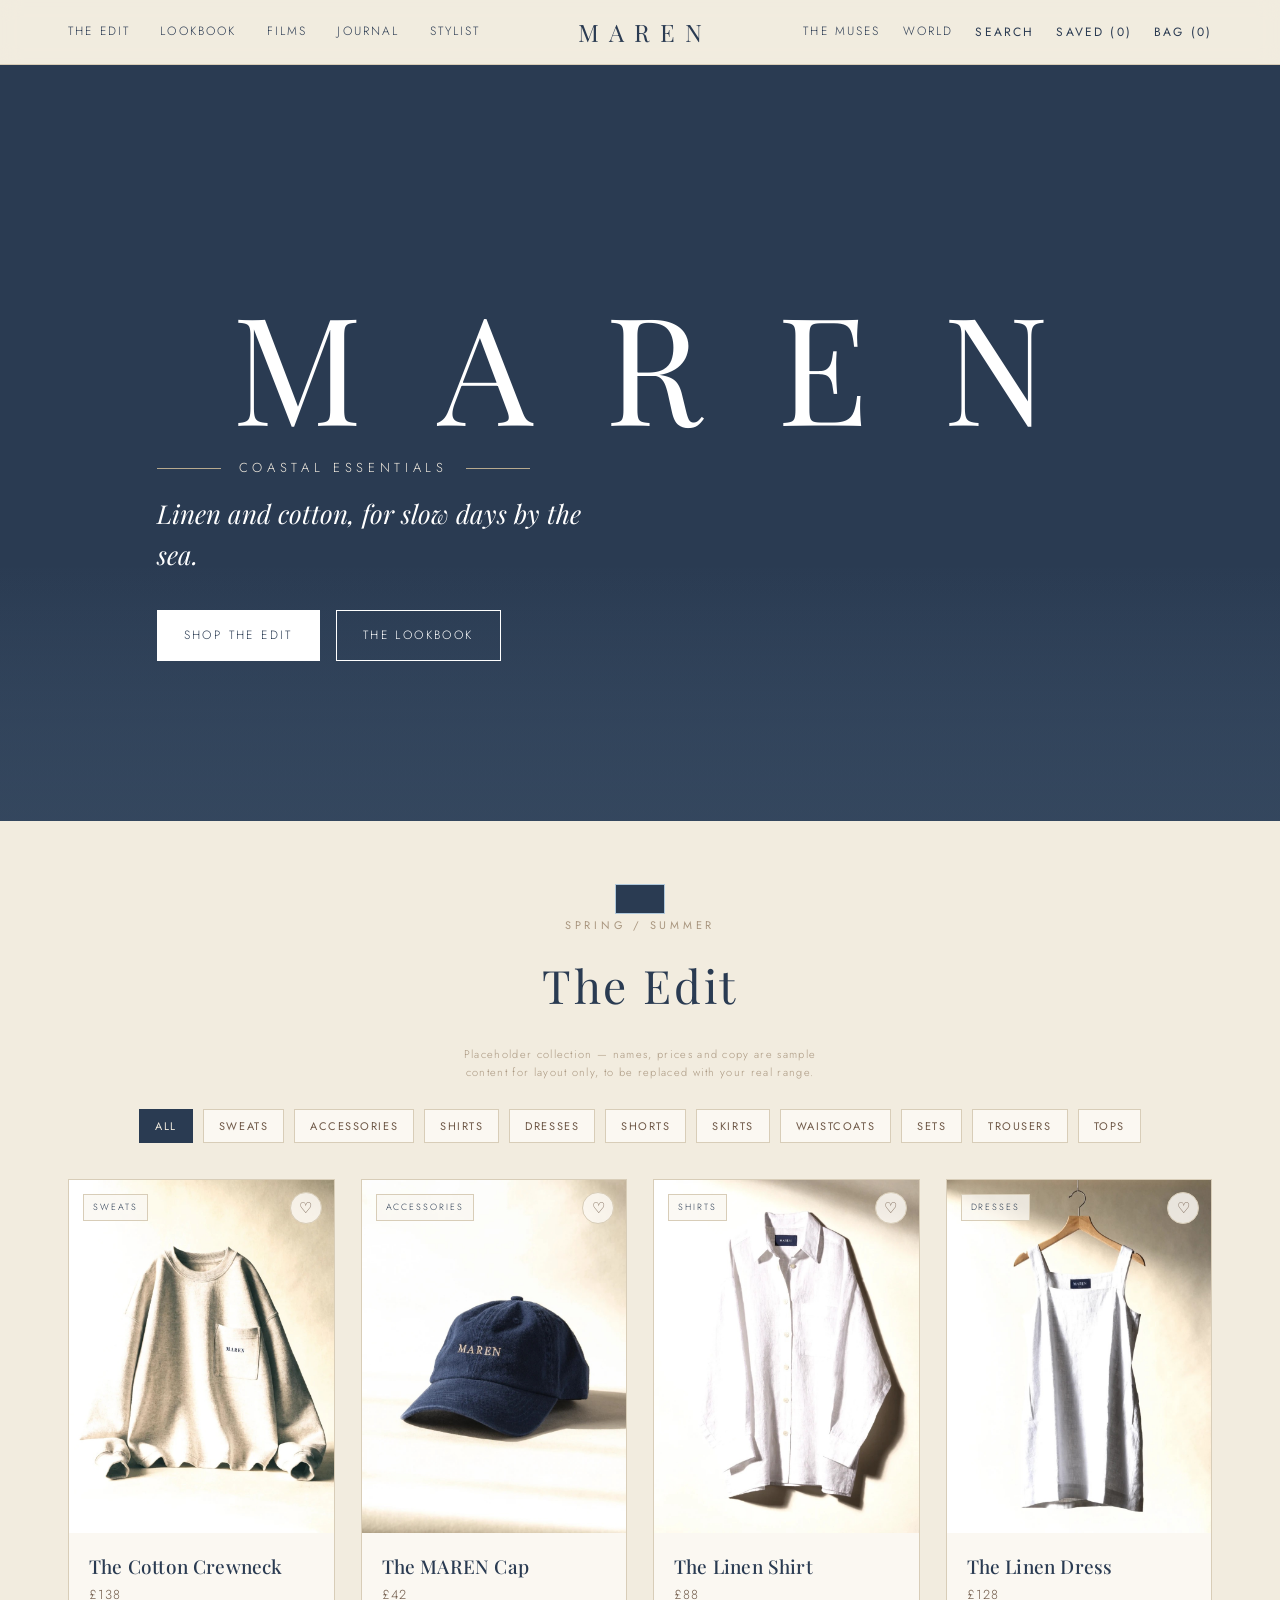
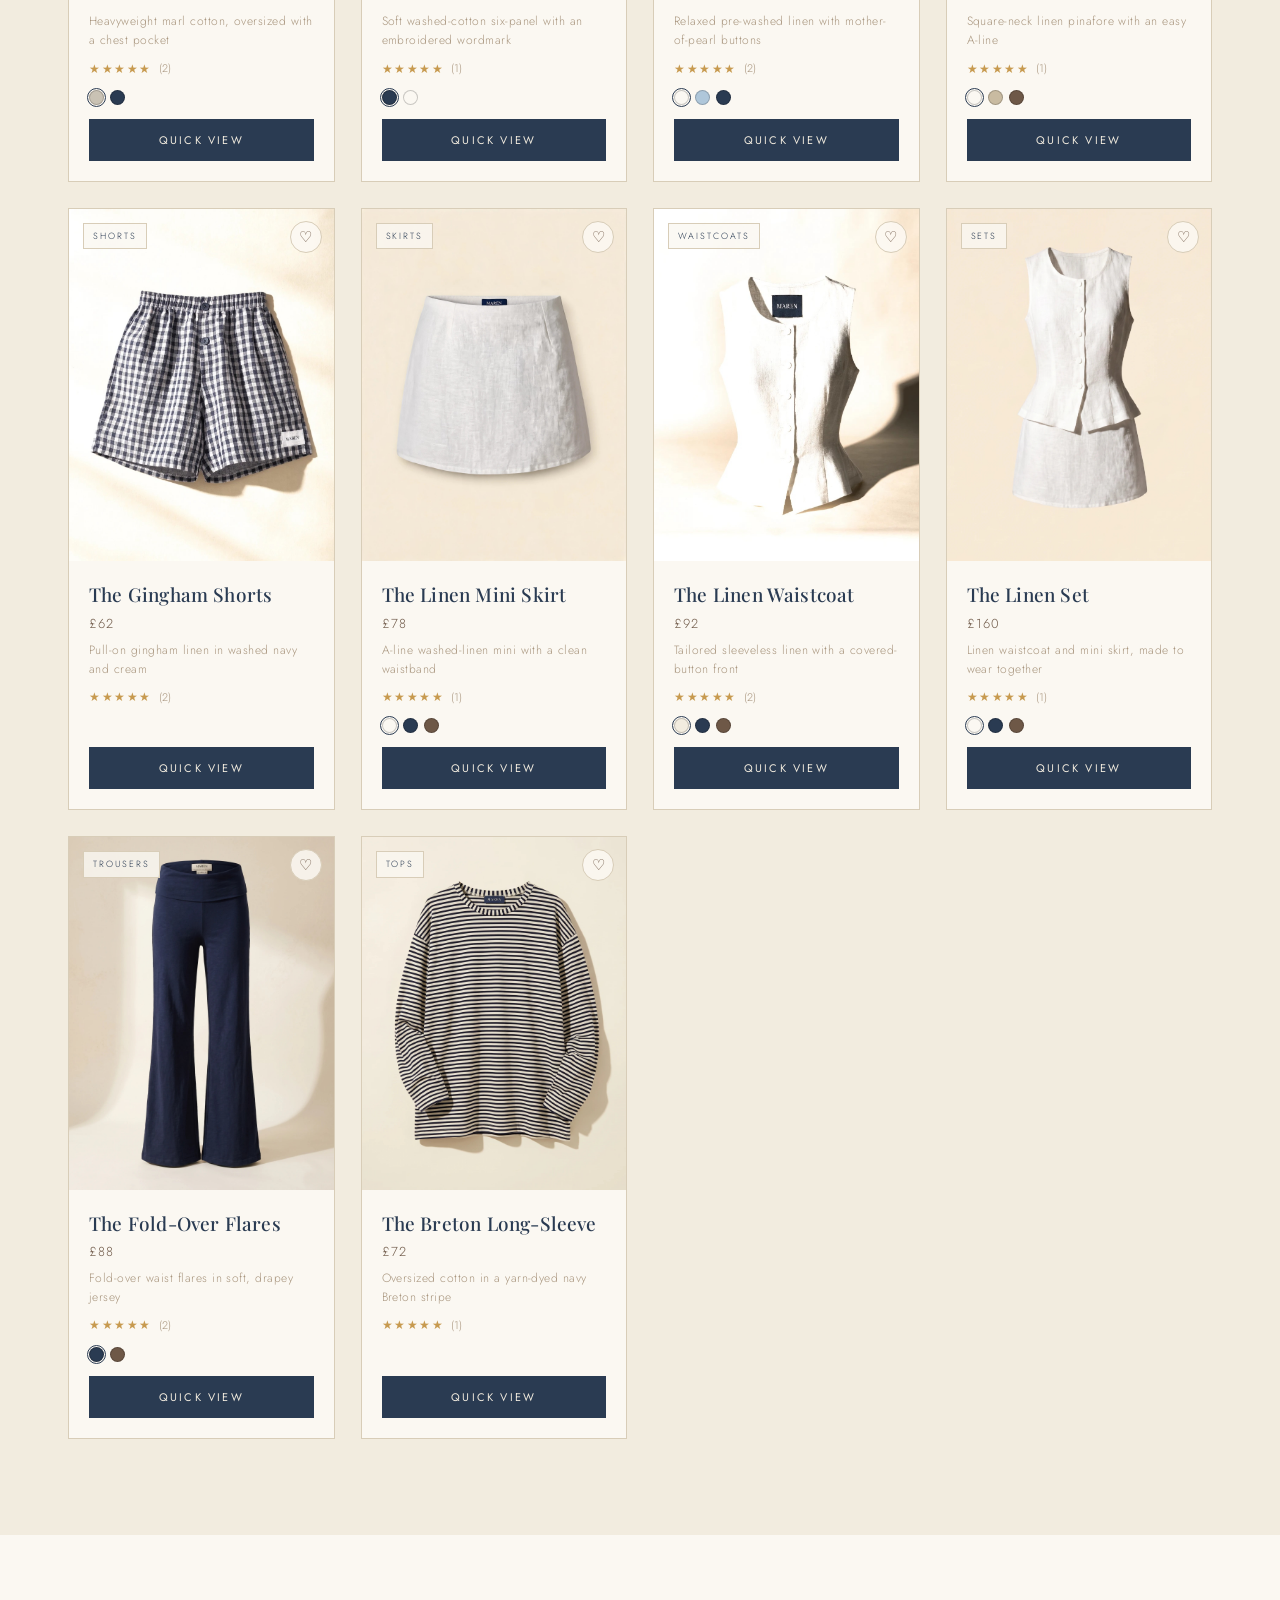
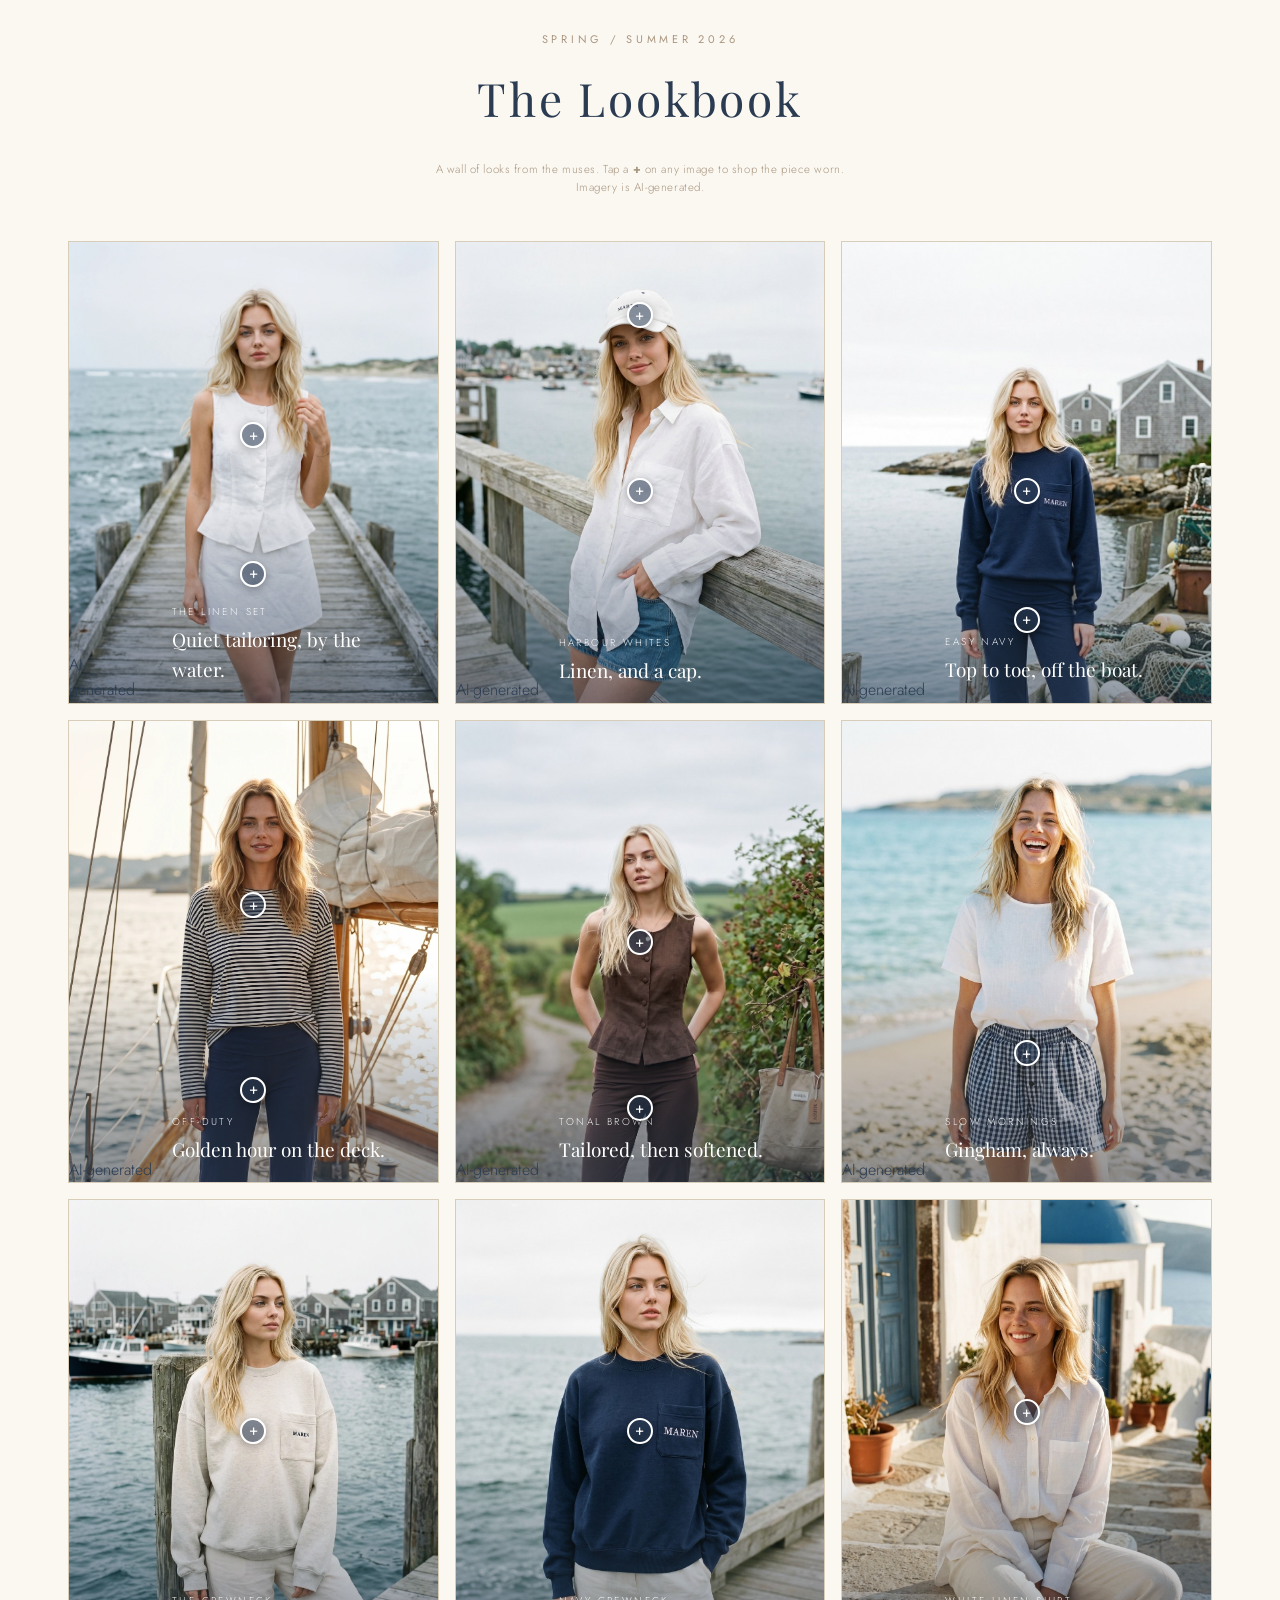
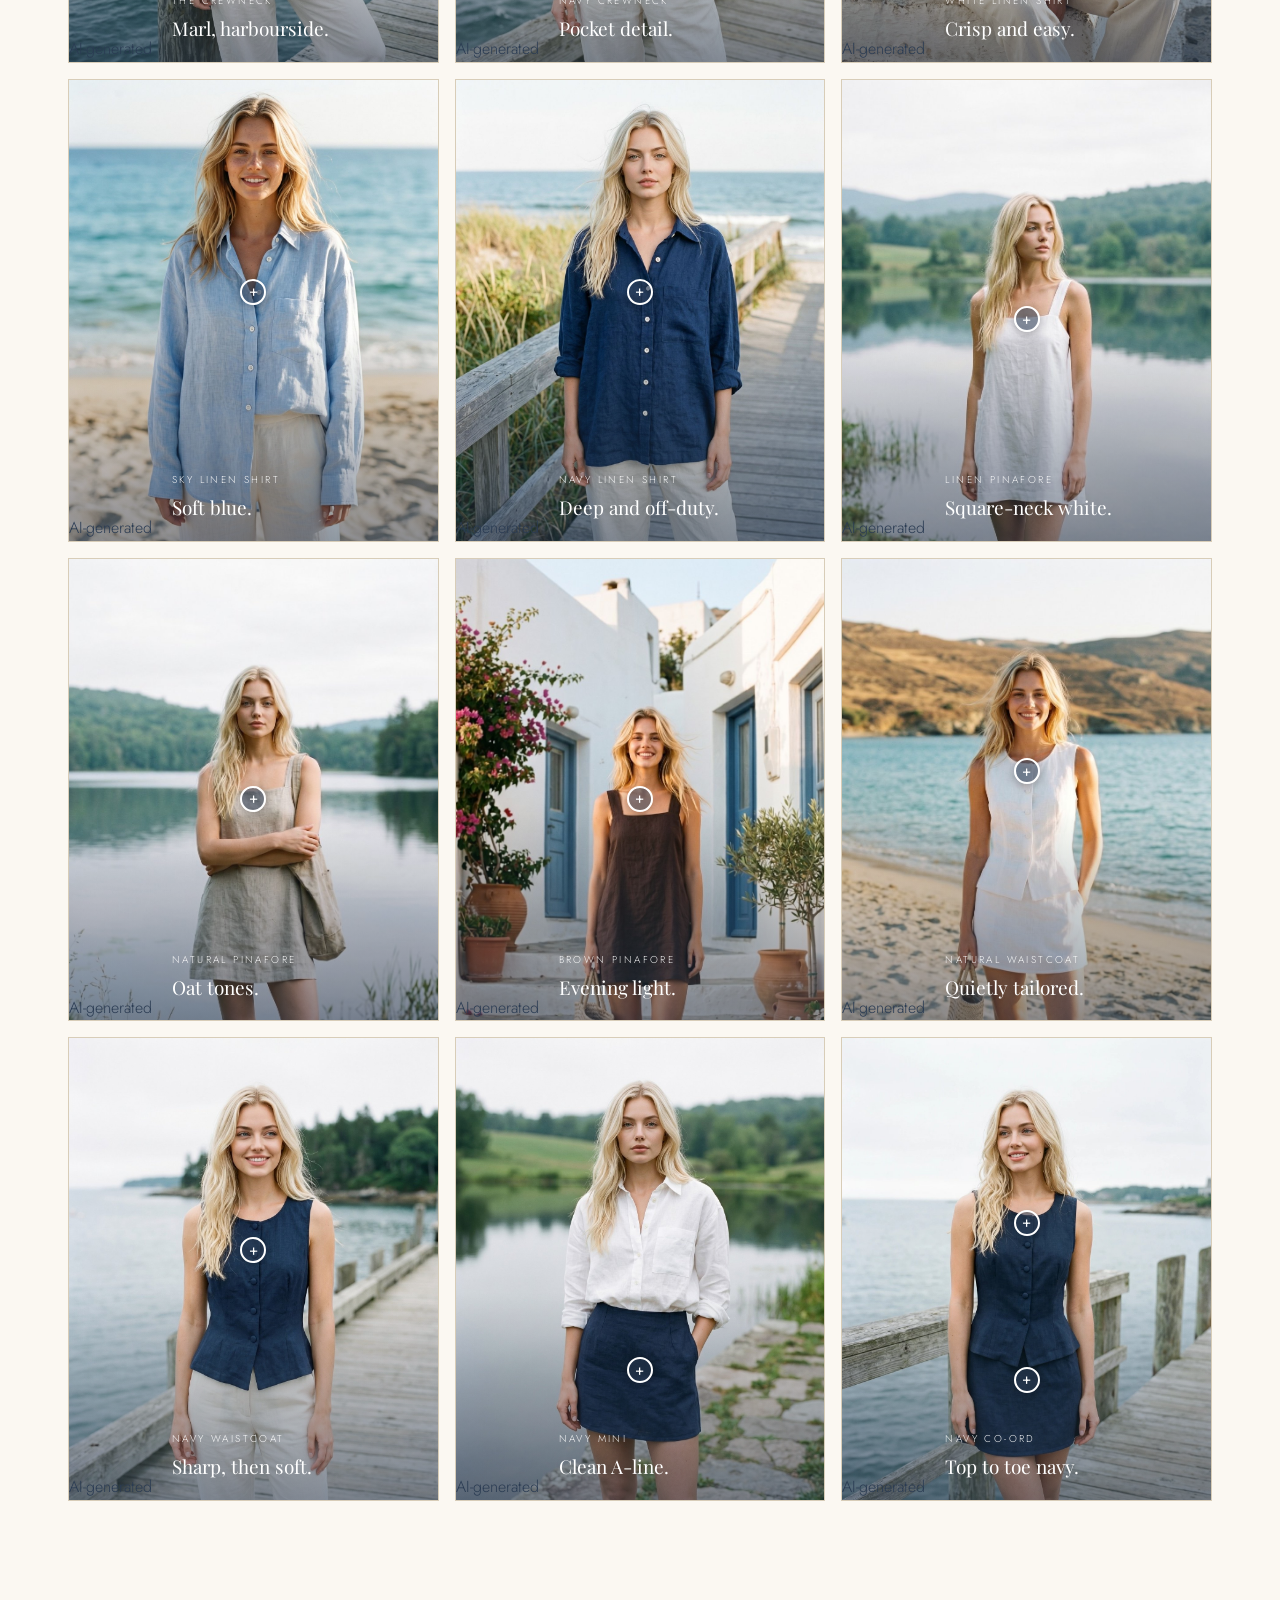
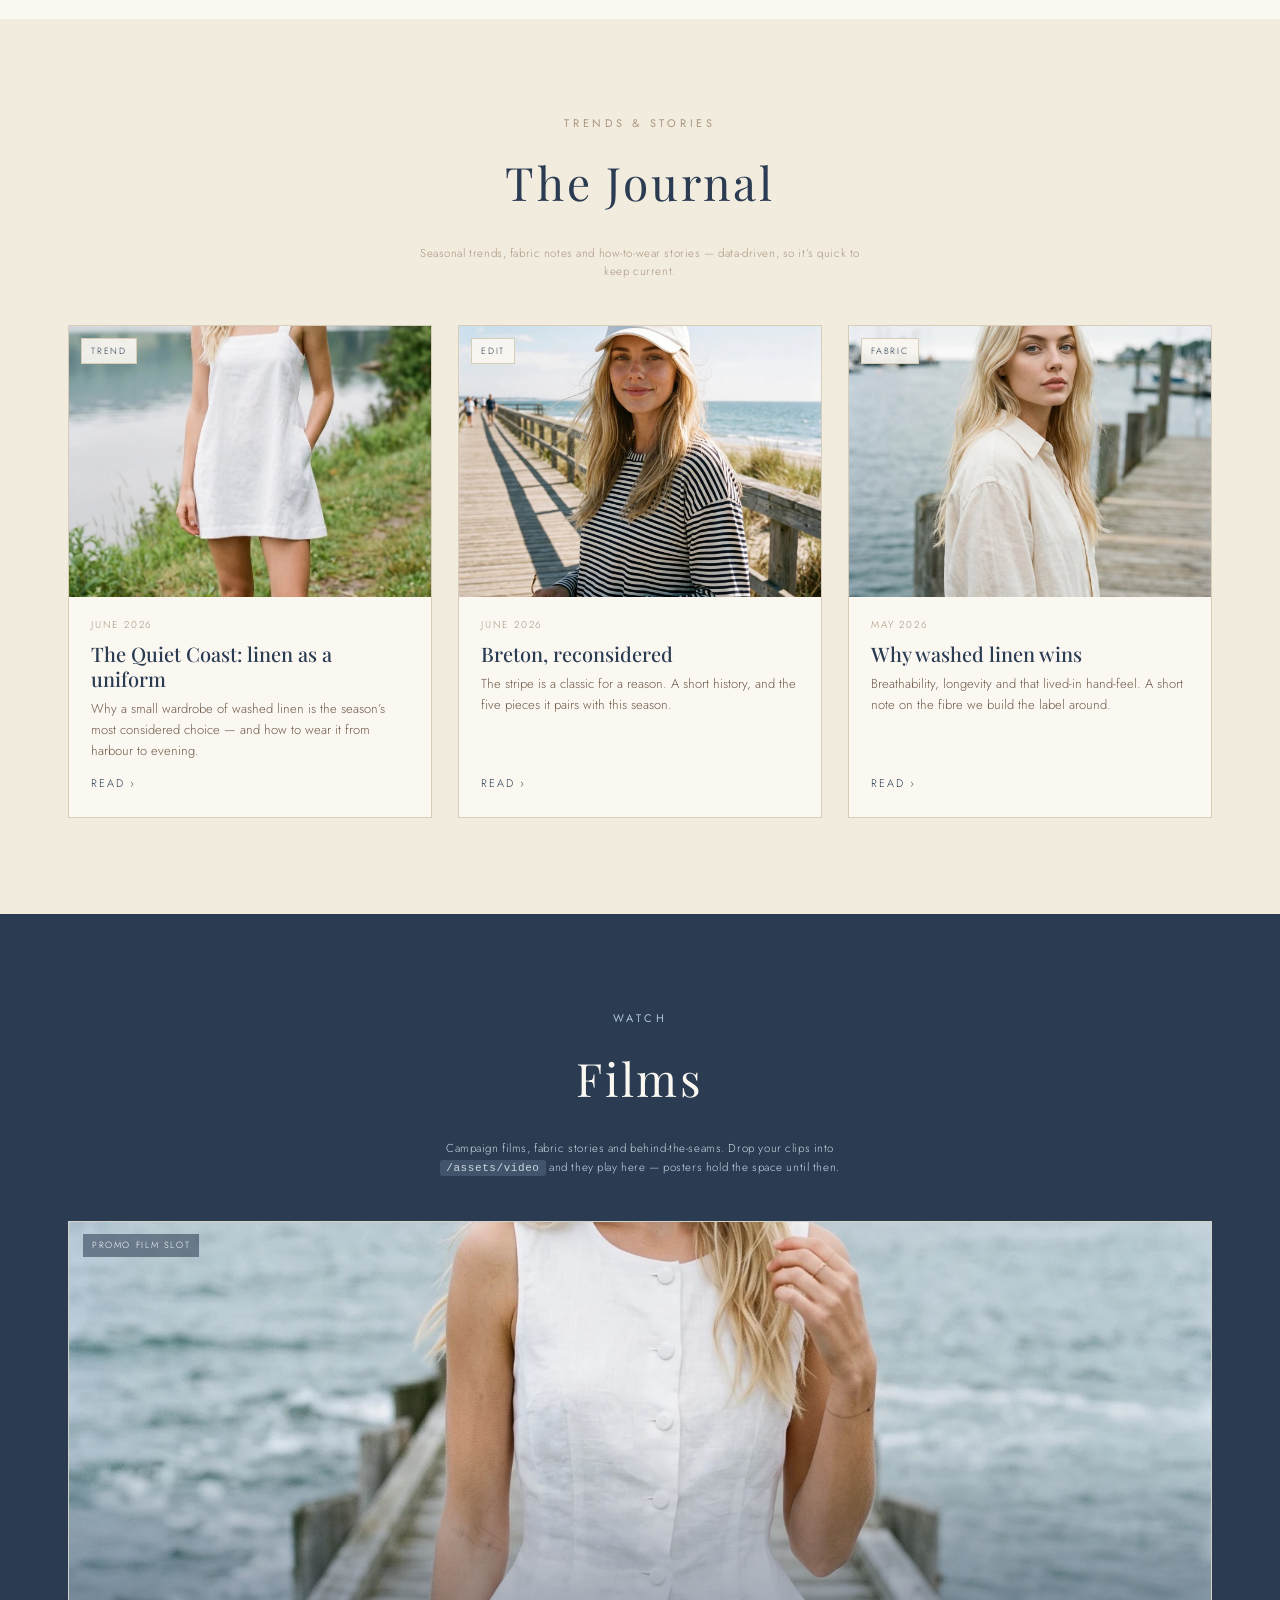
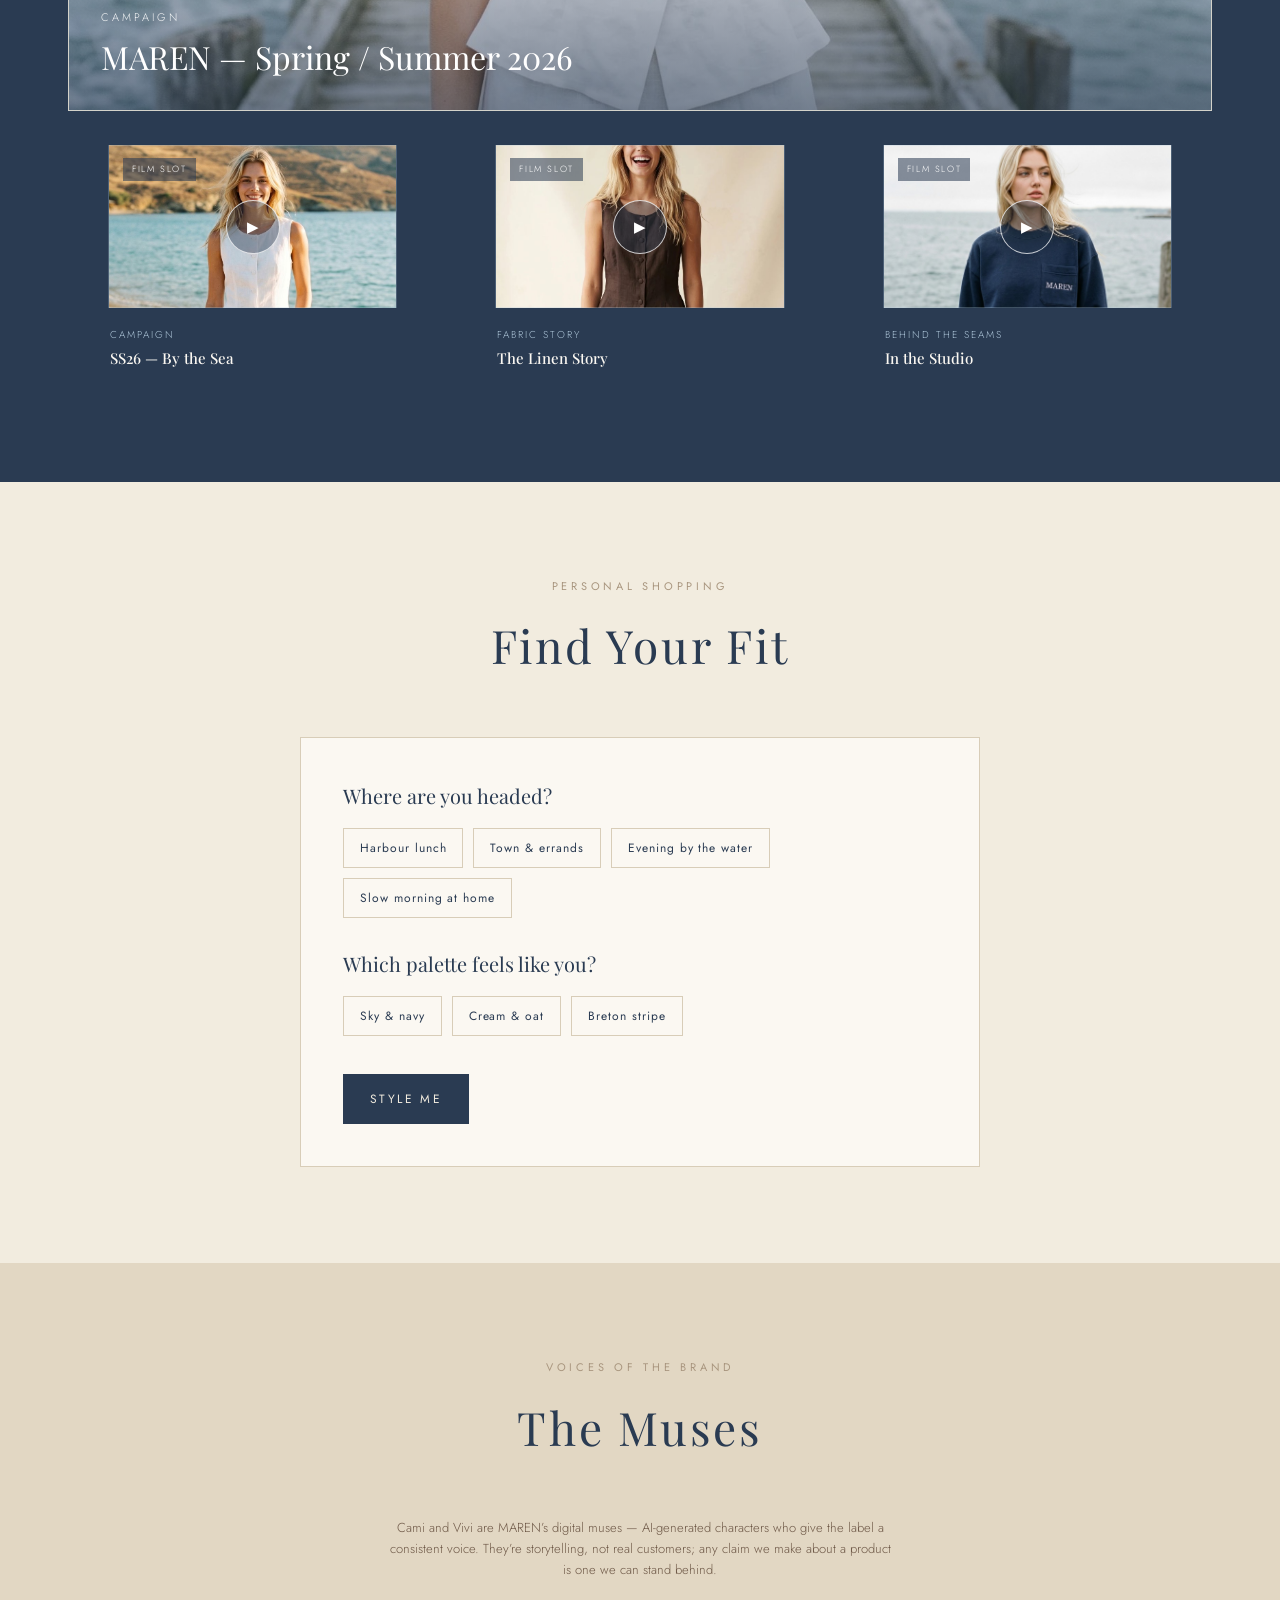
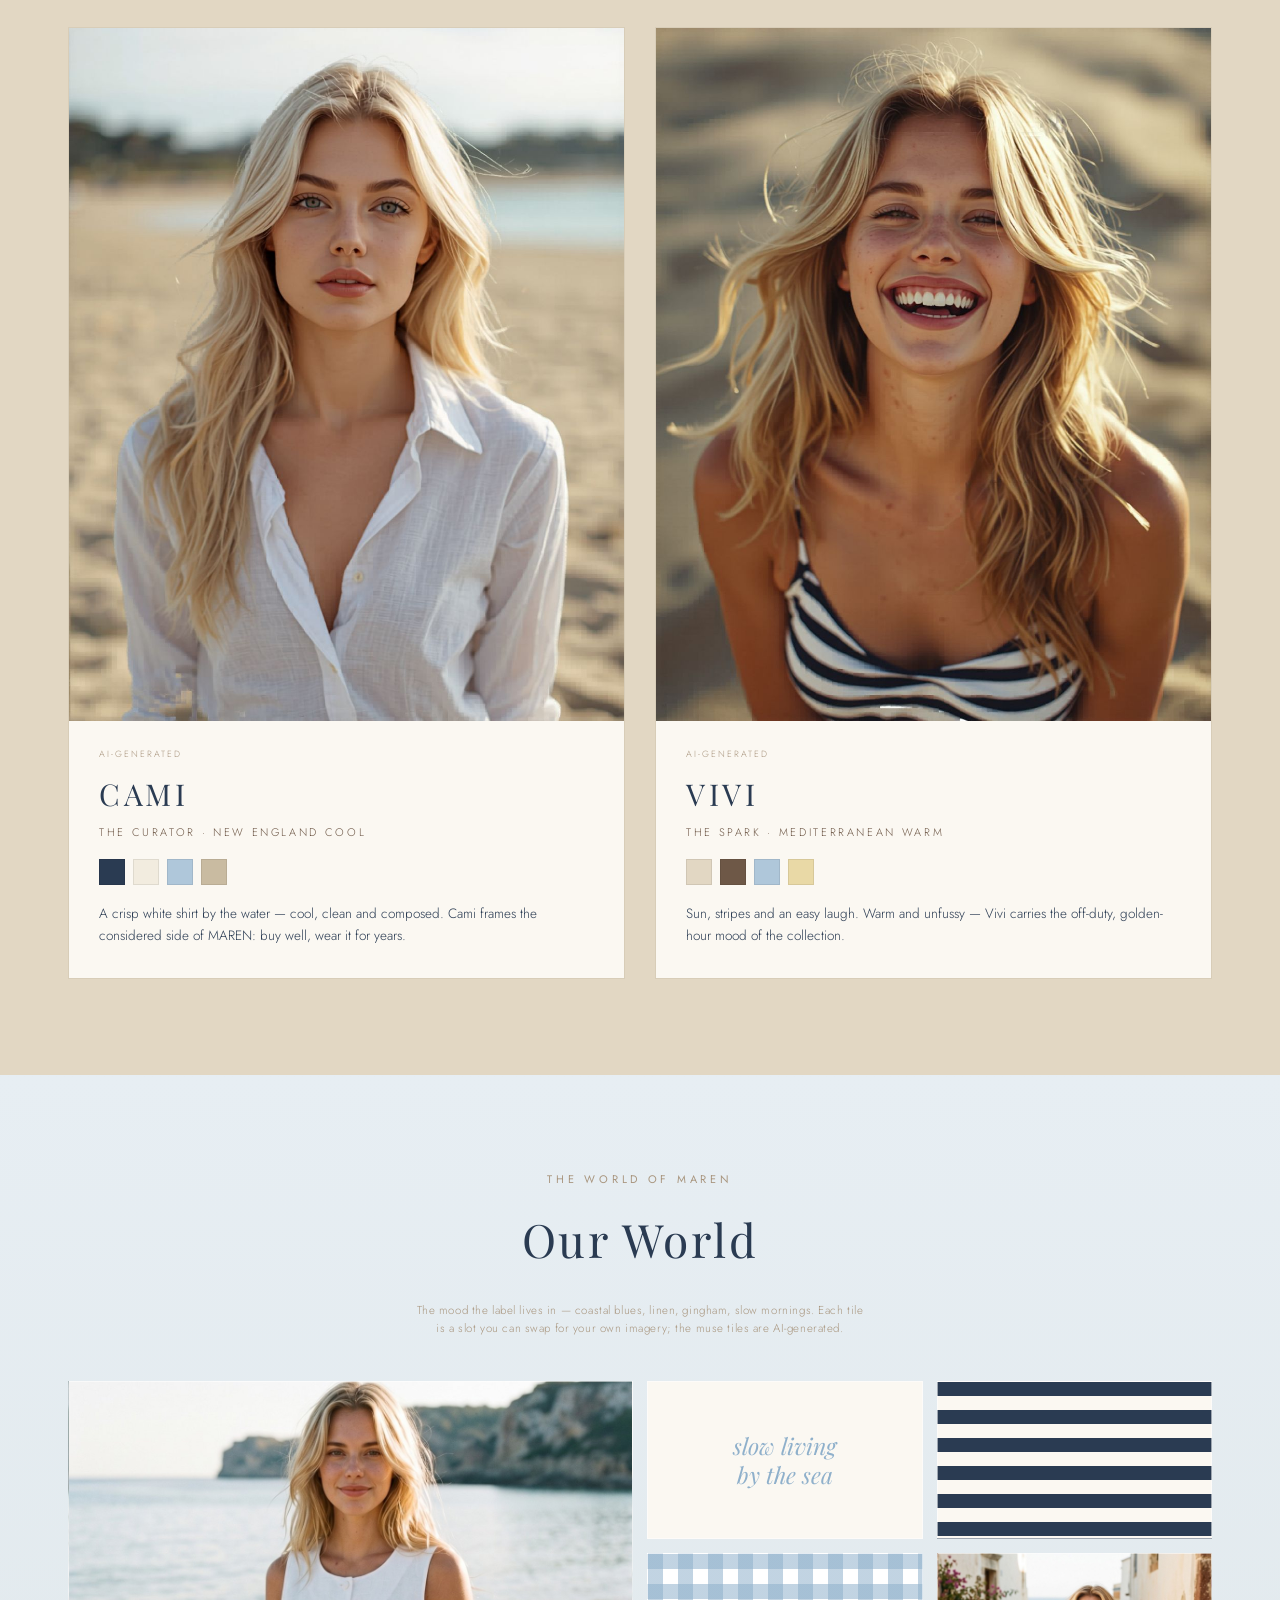
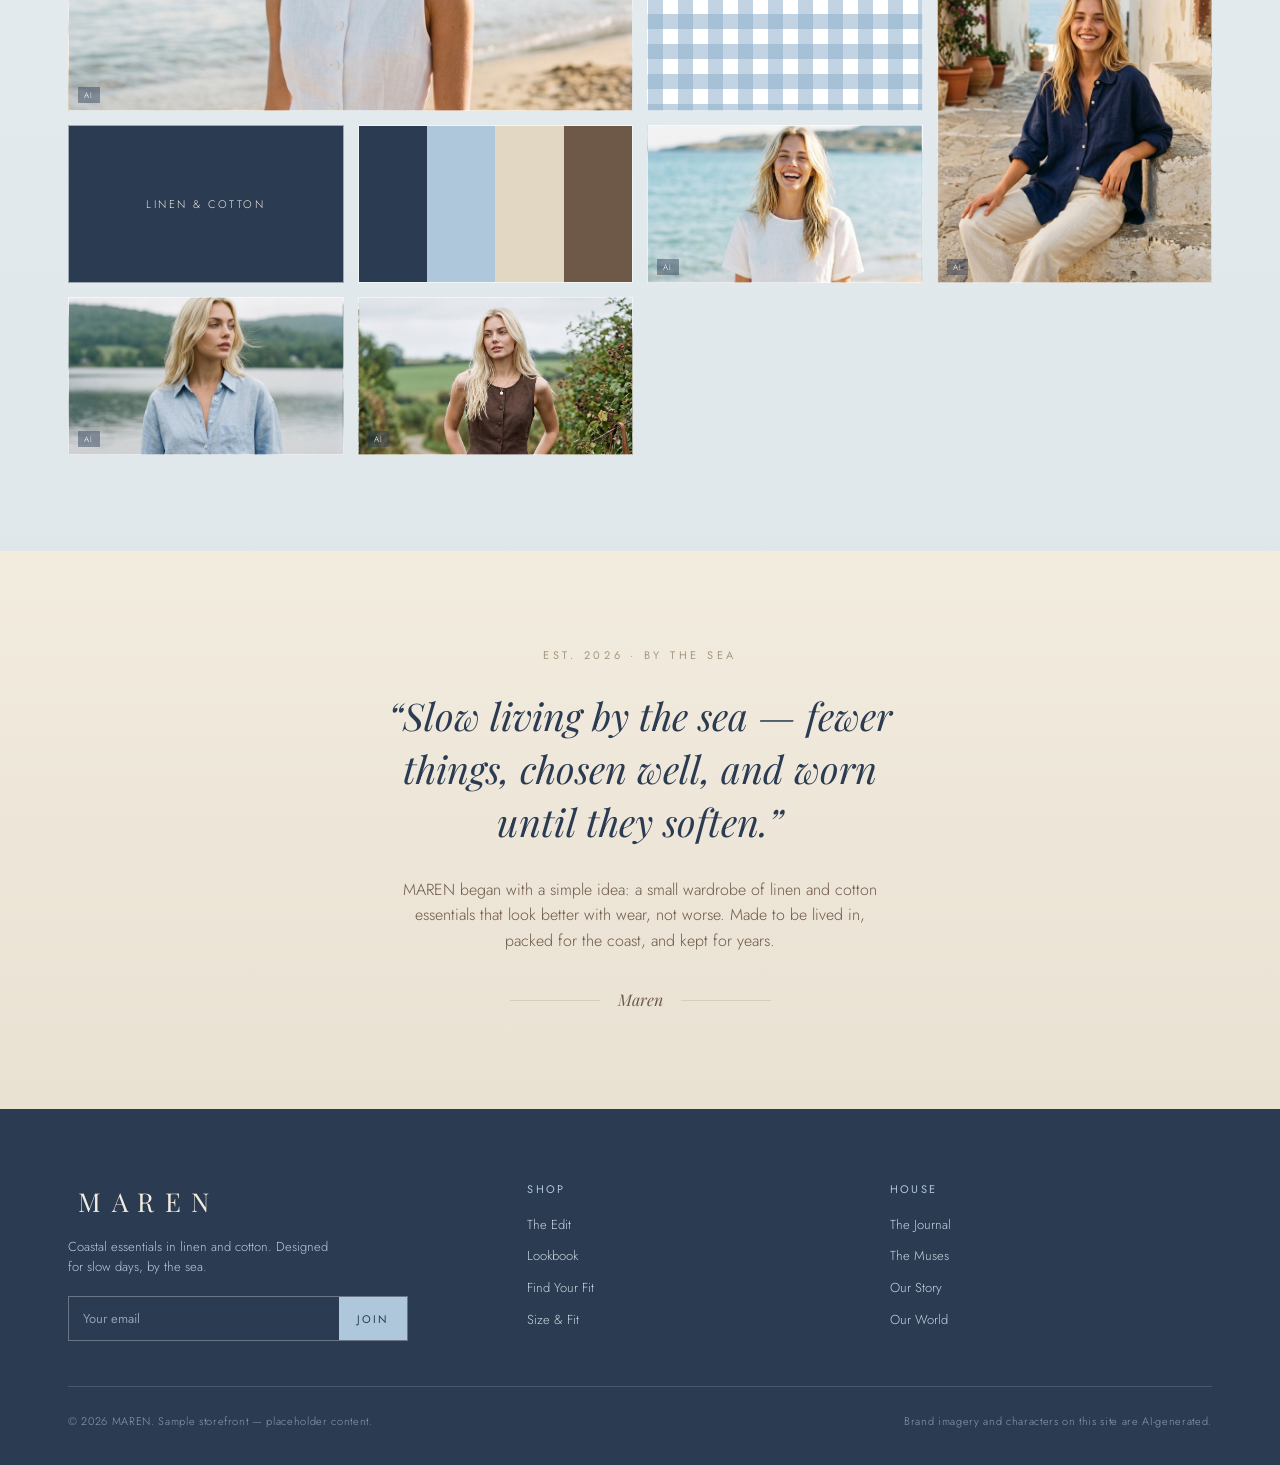
==== index.html @ 0dea6cc9 "Add the two navy-cap muse shots to the cap's Navy gallery" ====
<!DOCTYPE html>
<html lang="en">
<head>
<meta charset="UTF-8">
<meta name="viewport" content="width=device-width, initial-scale=1.0">
<title>MAREN — Coastal Essentials</title>
<meta name="description" content="MAREN — coastal essentials in linen and cotton, for slow days by the sea.">
<link rel="preconnect" href="https://fonts.googleapis.com">
<link rel="preconnect" href="https://fonts.gstatic.com" crossorigin>
<link href="https://fonts.googleapis.com/css2?family=Playfair+Display:ital,wght@0,400;0,500;0,600;1,400;1,500&family=Jost:wght@300;400;500&display=swap" rel="stylesheet">
<link rel="stylesheet" href="assets/css/styles.css?v=20260616a">
</head>
<body>

<!-- ============ NAV ============ -->
<header class="nav">
  <div class="wrap nav-inner">
    <button class="nav-toggle" aria-label="Menu">Menu</button>
    <nav class="nav-links" aria-label="Primary">
      <a href="#edit">The Edit</a>
      <a href="#lookbook">Lookbook</a>
      <a href="#films">Films</a>
      <a href="#journal">Journal</a>
      <a href="#stylist">Stylist</a>
    </nav>
    <a class="brandmark" href="#top">MAREN</a>
    <div class="nav-right">
      <a href="#muses">The Muses</a>
      <a href="#world">World</a>
      <button id="open-search" type="button" aria-label="Search">Search</button>
      <button id="open-wish" type="button">Saved <span class="count-badge" id="wish-count">(0)</span></button>
      <button id="open-cart" type="button">Bag <span class="count-badge" id="bag-count">(0)</span></button>
    </div>
  </div>
</header>

<!-- ============ HERO (video) ============ -->
<a id="top"></a>
<section class="hero" id="hero" style="padding-top:0;">
  <video class="hero-video" id="hero-video" data-autoplay muted loop playsinline>
    <source src="assets/video/hero.mp4" type="video/mp4">
  </video>
  <div class="sea"></div>
  <div class="wrap hero-content">
    <h1>MAREN</h1>
    <div class="tagline"><span class="rule"></span><span>Coastal Essentials</span><span class="rule"></span></div>
    <p class="sub">Linen and cotton, for slow days by the sea.</p>
    <div class="cta-row">
      <a class="btn solid" href="#edit">Shop the Edit</a>
      <a class="btn" href="#lookbook">The Lookbook</a>
    </div>
  </div>
  <button class="media-toggle" id="media-toggle" aria-label="Play or pause hero video">▶</button>
</section>

<!-- ============ THE EDIT ============ -->
<section id="edit">
  <div class="wrap">
    <div class="sec-head">
      <div class="eyebrow">Spring / Summer</div>
      <h2>The Edit</h2>
    </div>
    <p class="note">Placeholder collection — names, prices and copy are sample content for layout only, to be replaced with your real range.</p>
    <div class="edit-tools" id="edit-tools"></div>
    <div class="grid" id="product-grid"></div>
  </div>
</section>

<!-- ============ LOOKBOOK (shoppable + film) ============ -->
<section id="lookbook" class="lookbook">
  <div class="wrap">
    <div class="sec-head"><div class="eyebrow">Spring / Summer 2026</div><h2>The Lookbook</h2></div>
    <p class="intro-line">A wall of looks from the muses. Tap a <strong>+</strong> on any image to shop the piece worn. Imagery is AI-generated.</p>

    <!-- a wall of shoppable muse looks -->
    <div class="lb-grid" id="lb-looks"></div>
  </div>
</section>

<!-- ============ THE JOURNAL ============ -->
<section id="journal" class="journal">
  <div class="wrap">
    <div class="sec-head"><div class="eyebrow">Trends &amp; stories</div><h2>The Journal</h2></div>
    <p class="intro-line">Seasonal trends, fabric notes and how-to-wear stories — data-driven, so it’s quick to keep current.</p>
    <div class="jrn-grid" id="jrn-grid"></div>
  </div>
</section>

<!-- ============ FILMS (promotional video space) ============ -->
<section id="films" class="films">
  <div class="wrap">
    <div class="sec-head"><div class="eyebrow">Watch</div><h2>Films</h2></div>
    <p class="intro-line">Campaign films, fabric stories and behind-the-seams. Drop your clips into <code>/assets/video</code> and they play here — posters hold the space until then.</p>
    <div class="film-hero">
      <span class="vslot-badge">Promo film slot</span>
      <video data-autoplay muted loop playsinline poster="assets/muses/cami-look.jpg"><source src="assets/video/promo-hero.mp4" type="video/mp4"></video>
      <div class="cap"><div class="k">Campaign</div><div class="t">MAREN — Spring / Summer 2026</div></div>
    </div>
    <div class="films-grid" id="films-grid"></div>
  </div>
</section>

<!-- ============ AI STYLIST ============ -->
<section id="stylist">
  <div class="wrap">
    <div class="sec-head">
      <div class="eyebrow">Personal Shopping</div>
      <h2>Find Your Fit</h2>
    </div>
    <div class="stylist-wrap">
      <div id="stylist-quiz">
        <div class="q" data-q="occasion">
          <p>Where are you headed?</p>
          <div class="chip-row">
            <button class="chip s-chip" data-val="harbour">Harbour lunch</button>
            <button class="chip s-chip" data-val="town">Town &amp; errands</button>
            <button class="chip s-chip" data-val="evening">Evening by the water</button>
            <button class="chip s-chip" data-val="rest">Slow morning at home</button>
          </div>
        </div>
        <div class="q" data-q="palette">
          <p>Which palette feels like you?</p>
          <div class="chip-row">
            <button class="chip s-chip" data-val="blues">Sky &amp; navy</button>
            <button class="chip s-chip" data-val="neutrals">Cream &amp; oat</button>
            <button class="chip s-chip" data-val="stripe">Breton stripe</button>
          </div>
        </div>
        <button class="btn solid" id="stylist-go" style="margin-top:8px;">Style me</button>
      </div>
      <div class="stylist-out" id="stylist-out"></div>
    </div>
  </div>
</section>

<!-- ============ THE MUSES ============ -->
<section id="muses" class="muses">
  <div class="wrap">
    <div class="sec-head">
      <div class="eyebrow">Voices of the brand</div>
      <h2>The Muses</h2>
    </div>
    <p class="muse-disclose">Cami and Vivi are MAREN’s digital muses — AI-generated characters who give the label a consistent voice. They’re storytelling, not real customers; any claim we make about a product is one we can stand behind.</p>
    <div class="muse-grid">
      <article class="muse">
        <div class="muse-photo" style="background-image:var(--cami-img)"></div>
        <div class="muse-body">
          <span class="ai">AI-generated</span>
          <h3>CAMI</h3>
          <div class="role">The Curator · New England cool</div>
          <div class="pal"><i style="background:#2A3B52"></i><i style="background:#F2ECDF"></i><i style="background:#AFC7DA"></i><i style="background:#C9BBA1"></i></div>
          <p class="bio">A crisp white shirt by the water — cool, clean and composed. Cami frames the considered side of MAREN: buy well, wear it for years.</p>
        </div>
      </article>
      <article class="muse">
        <div class="muse-photo" style="background-image:var(--vivi-img)"></div>
        <div class="muse-body">
          <span class="ai">AI-generated</span>
          <h3>VIVI</h3>
          <div class="role">The Spark · Mediterranean warm</div>
          <div class="pal"><i style="background:#E2D7C3"></i><i style="background:#6E5847"></i><i style="background:#AFC7DA"></i><i style="background:#E9D9A6"></i></div>
          <p class="bio">Sun, stripes and an easy laugh. Warm and unfussy — Vivi carries the off-duty, golden-hour mood of the collection.</p>
        </div>
      </article>
    </div>
  </div>
</section>

<!-- ============ OUR WORLD / MOODBOARD ============ -->
<section id="world" class="world">
  <div class="wrap">
    <div class="sec-head"><div class="eyebrow">The world of MAREN</div><h2>Our World</h2></div>
    <p class="intro-line">The mood the label lives in &mdash; coastal blues, linen, gingham, slow mornings. Each tile is a slot you can swap for your own imagery; the muse tiles are AI-generated.</p>
    <div class="moodgrid">
      <div class="tile big img" style="background-image:url('assets/muses/lib/world-1.jpg')"><span class="ai">AI</span></div>
      <div class="tile script"><span>slow living<br>by the sea</span></div>
      <div class="tile stripe"></div>
      <div class="tile gingham"></div>
      <div class="tile tall img" style="background-image:url('assets/muses/lib/world-2.jpg')"><span class="ai">AI</span></div>
      <div class="tile label"><span>Linen &amp; Cotton</span></div>
      <div class="tile pal"><i style="background:#2A3B52"></i><i style="background:#AFC7DA"></i><i style="background:#E2D7C3"></i><i style="background:#6E5847"></i></div>
      <div class="tile img" style="background-image:url('assets/muses/lib/world-3.jpg')"><span class="ai">AI</span></div>
      <div class="tile img" style="background-image:url('assets/muses/lib/world-4.jpg')"><span class="ai">AI</span></div>
      <div class="tile img" style="background-image:url('assets/muses/lib/world-5.jpg')"><span class="ai">AI</span></div>
    </div>
  </div>
</section>

<!-- ============ STORY ============ -->
<section id="story" class="story">
  <div class="wrap">
    <div class="eyebrow">Est. 2026 · By the sea</div>
    <p class="big">“Slow living by the sea — fewer things, chosen well, and worn until they soften.”</p>
    <p class="body">MAREN began with a simple idea: a small wardrobe of linen and cotton essentials that look better with wear, not worse. Made to be lived in, packed for the coast, and kept for years.</p>
    <div class="divider" style="margin-top:34px;"><span class="ln"></span><span class="serif" style="font-style:italic;color:var(--clay)">Maren</span><span class="ln"></span></div>
  </div>
</section>

<!-- ============ FOOTER ============ -->
<footer>
  <div class="wrap">
    <div class="foot-top">
      <div class="foot-brand">
        <div class="fm">MAREN</div>
        <p>Coastal essentials in linen and cotton. Designed for slow days, by the sea.</p>
        <div class="news">
          <input type="email" id="news-email" placeholder="Your email" aria-label="Email for newsletter">
          <button id="news-btn">Join</button>
        </div>
      </div>
      <div class="foot-col">
        <h5>Shop</h5>
        <a href="#edit">The Edit</a><a href="#lookbook">Lookbook</a>
        <a href="#stylist">Find Your Fit</a><a href="#" id="open-size-foot">Size &amp; Fit</a>
      </div>
      <div class="foot-col">
        <h5>House</h5>
        <a href="#journal">The Journal</a><a href="#muses">The Muses</a>
        <a href="#story">Our Story</a><a href="#world">Our World</a>
      </div>
    </div>
    <div class="foot-bottom">
      <span>© 2026 MAREN. Sample storefront — placeholder content.</span>
      <span>Brand imagery and characters on this site are AI-generated.</span>
    </div>
  </div>
</footer>

<!-- ============ PANELS ============ -->
<div class="overlay" id="overlay"></div>

<aside class="drawer" id="cart" aria-label="Shopping bag">
  <div class="drawer-head"><h3>Your Bag</h3><button class="drawer-close" data-close aria-label="Close">&times;</button></div>
  <div class="drawer-body" id="cart-body"></div>
  <div class="drawer-foot">
    <div class="row"><span>Subtotal</span><b id="cart-total">£0</b></div>
    <button class="btn solid" id="checkout">Checkout</button>
  </div>
</aside>

<aside class="drawer" id="wish" aria-label="Saved items">
  <div class="drawer-head"><h3>Saved</h3><button class="drawer-close" data-close aria-label="Close">&times;</button></div>
  <div class="drawer-body" id="wish-body"></div>
</aside>

<div class="modal" id="quickview" role="dialog" aria-label="Product detail">
  <div class="modal-card"><button class="modal-close" data-close aria-label="Close">&times;</button>
    <div class="pdp" id="pdp"></div>
  </div>
</div>

<div class="modal" id="articlemodal" role="dialog" aria-label="Journal article">
  <div class="modal-card article-card"><button class="modal-close" data-close aria-label="Close">&times;</button>
    <div id="article"></div>
  </div>
</div>

<div class="modal" id="sizeguide" role="dialog" aria-label="Size and fit guide">
  <div class="modal-card size-card"><button class="modal-close" data-close aria-label="Close">&times;</button>
    <div class="size-body" id="size-body"></div>
  </div>
</div>

<div class="modal search-modal" id="searchmodal" role="dialog" aria-label="Search">
  <div class="modal-card search-card">
    <div class="search-head">
      <span class="ic" aria-hidden="true">&#9906;</span>
      <input id="search-input" type="search" placeholder="Search the collection…" autocomplete="off" aria-label="Search the collection">
      <button class="modal-close" data-close aria-label="Close" style="position:static;">&times;</button>
    </div>
    <div class="search-results" id="search-results"></div>
  </div>
</div>

<!-- ============ CHECKOUT (demo) ============ -->
<div class="checkout" id="checkout-modal" role="dialog" aria-label="Checkout">
  <div class="co-bar">
    <span class="co-brand">MAREN</span>
    <button class="co-close" data-close aria-label="Close checkout">Close &times;</button>
  </div>
  <div class="co-grid">
    <div class="co-main" id="co-main"></div>
    <aside class="co-summary" id="co-summary"></aside>
  </div>
</div>

<div class="toast" id="toast"></div>

<script src="assets/js/app.js?v=20260616a"></script>
</body>
</html>
---- assets/css/styles.css ----
/* ============================================================
   MAREN — storefront styles
   Extracted from the original inline <style> and extended with
   video, journal, product detail, cart/wishlist, shoppable
   lookbook and size/fit components.
   ============================================================ */
:root{
  --cream:#F2ECDF;
  --cream-2:#FBF8F2;
  --ink:#2A3B52;
  --sky:#AFC7DA;
  --sky-deep:#8FB0CB;
  --oat:#E2D7C3;
  --clay:#6E5847;
  --line:#D8CDB8;
  --muted:#A9967F;
  --serif:'Playfair Display',Georgia,serif;
  --sans:'Jost','Helvetica Neue',Arial,sans-serif;
  --maxw:1200px;
  /* NB: url() inside a custom property resolves relative to the DOCUMENT
     (index.html), not this stylesheet — so paths are document-relative. */
  --cami-img:url("assets/muses/cami.jpg");
  --vivi-img:url("assets/muses/vivi.jpg");
  --cami-look-img:url("assets/muses/cami-look.jpg");
  --vivi-look-img:url("assets/muses/vivi-look.jpg");
  --z-drawer:300;
  --z-modal:320;
  --z-toast:340;
}
*{box-sizing:border-box;}
html{scroll-behavior:smooth;}
body{
  margin:0;background:var(--cream);color:var(--ink);
  font-family:var(--sans);font-weight:300;line-height:1.6;
  -webkit-font-smoothing:antialiased;
}
body.no-scroll{overflow:hidden;}
img{max-width:100%;display:block;}
a{color:inherit;text-decoration:none;}
button{font-family:inherit;cursor:pointer;}
.wrap{max-width:var(--maxw);margin:0 auto;padding:0 28px;}
.eyebrow{font-size:11px;letter-spacing:.34em;text-transform:uppercase;color:var(--muted);font-weight:400;}
.serif{font-family:var(--serif);}
.italic{font-family:var(--serif);font-style:italic;}

a:focus-visible,button:focus-visible,input:focus-visible,select:focus-visible{
  outline:2px solid var(--ink);outline-offset:3px;border-radius:2px;
}

/* ---------- NAV ---------- */
header.nav{
  position:sticky;top:0;z-index:60;background:rgba(242,236,223,.86);
  backdrop-filter:blur(10px);border-bottom:1px solid var(--line);
}
.nav-inner{display:grid;grid-template-columns:1fr auto 1fr;align-items:center;height:64px;}
.nav-links{display:flex;gap:30px;font-size:12px;letter-spacing:.18em;text-transform:uppercase;}
.nav-links a{position:relative;padding:4px 0;}
.nav-links a::after{content:"";position:absolute;left:0;bottom:-2px;width:0;height:1px;background:var(--ink);transition:width .35s ease;}
.nav-links a:hover::after{width:100%;}
.brandmark{font-family:var(--serif);font-size:24px;letter-spacing:.42em;text-align:center;padding-left:.42em;}
.nav-right{display:flex;gap:22px;justify-content:flex-end;align-items:center;font-size:12px;letter-spacing:.18em;text-transform:uppercase;}
.nav-right a,.nav-right button{color:var(--ink);background:none;border:none;font-size:12px;letter-spacing:.18em;text-transform:uppercase;padding:0;}
.nav-toggle{display:none;background:none;border:none;color:var(--ink);font-size:12px;letter-spacing:.18em;}
.count-badge{display:inline-block;min-width:16px;}

/* ---------- HERO (with video support) ---------- */
.hero{position:relative;min-height:84vh;display:flex;align-items:flex-end;overflow:hidden;
  background:#2A3B52;} /* plain MAREN-navy header until a hero video is added */
.hero .sea{position:absolute;left:0;right:0;bottom:0;height:34%;
  background:linear-gradient(180deg,rgba(143,176,203,.0),rgba(143,176,203,.22));}
.hero-video{position:absolute;inset:0;width:100%;height:100%;object-fit:cover;z-index:0;}
.hero.has-media::after{content:"";position:absolute;inset:0;z-index:1;
  background:linear-gradient(180deg,rgba(42,59,82,.18) 0%,rgba(42,59,82,0) 38%,rgba(42,59,82,.55) 100%);}
.hero.has-media .hero-content{color:#fff;}
.hero.has-media .hero h1,.hero.has-media .sub{color:#fff;}
.hero.has-media .tagline span{color:#f3ece0;}
.hero-content{position:relative;z-index:2;padding-bottom:64px;}
.hero h1{font-family:var(--serif);font-weight:400;letter-spacing:.5em;margin:0;
  font-size:clamp(48px,12vw,150px);line-height:.95;padding-left:.5em;}
.hero .tagline{display:flex;align-items:center;gap:18px;margin-top:22px;}
.hero .tagline span{font-size:13px;letter-spacing:.36em;text-transform:uppercase;color:var(--clay);}
.hero .rule{height:1px;width:64px;background:#B7A98E;}
.hero .sub{margin-top:14px;font-family:var(--serif);font-style:italic;font-size:clamp(18px,2.4vw,26px);color:var(--ink);max-width:30ch;}
.hero .cta-row{margin-top:34px;display:flex;gap:16px;flex-wrap:wrap;align-items:center;}
.media-toggle{position:absolute;z-index:3;right:24px;bottom:24px;width:40px;height:40px;border-radius:50%;
  border:1px solid rgba(255,255,255,.6);background:rgba(42,59,82,.35);color:#fff;font-size:13px;display:none;
  align-items:center;justify-content:center;}
.hero.has-video .media-toggle{display:flex;}

/* buttons */
.btn{display:inline-flex;align-items:center;gap:10px;font-size:12px;letter-spacing:.2em;
  text-transform:uppercase;padding:15px 26px;border:1px solid var(--ink);background:transparent;
  color:var(--ink);transition:background .3s,color .3s;}
.btn:hover{background:var(--ink);color:var(--cream);}
.btn.solid{background:var(--ink);color:var(--cream);}
.btn.solid:hover{background:#1f2d40;}
.btn.light{border-color:var(--cream);color:var(--cream);}
.btn.light:hover{background:var(--cream);color:var(--ink);}
.hero.has-media .btn{border-color:#fff;color:#fff;}
.hero.has-media .btn:hover{background:#fff;color:var(--ink);}
.hero.has-media .btn.solid{background:#fff;color:var(--ink);border-color:#fff;}
.hero.has-media .btn.solid:hover{background:var(--cream);}

/* ---------- SECTION SHELL ---------- */
section{padding:96px 0;}
.sec-head{text-align:center;margin-bottom:54px;}
.sec-head h2{font-family:var(--serif);font-weight:400;font-size:clamp(30px,4vw,46px);
  letter-spacing:.06em;margin:14px 0 0;}
.divider{display:flex;align-items:center;justify-content:center;gap:18px;color:var(--line);}
.divider .ln{height:1px;width:90px;background:var(--line);}
.intro-line{max-width:64ch;margin:-30px auto 44px;text-align:center;font-size:11.5px;letter-spacing:.05em;color:var(--muted);}

/* ---------- PRODUCT GRID ---------- */
.note{font-size:11px;letter-spacing:.12em;color:var(--muted);text-align:center;margin:-30px auto 28px;max-width:60ch;}
.edit-tools{display:flex;justify-content:center;gap:10px;flex-wrap:wrap;margin-bottom:36px;}
.filter-chip{font-size:11px;letter-spacing:.14em;text-transform:uppercase;padding:8px 15px;border:1px solid var(--line);
  background:var(--cream-2);color:var(--clay);transition:all .25s;}
.filter-chip.active{background:var(--ink);color:var(--cream);border-color:var(--ink);}
.grid{display:grid;grid-template-columns:repeat(4,1fr);gap:26px;}
.card{background:var(--cream-2);border:1px solid var(--line);padding:0 0 20px;position:relative;overflow:hidden;display:flex;flex-direction:column;}
.card .swatch{aspect-ratio:3/4;position:relative;overflow:hidden;display:flex;align-items:center;justify-content:center;cursor:pointer;}
.card .swatch .label-tag{position:absolute;top:14px;left:14px;font-size:9px;letter-spacing:.22em;
  text-transform:uppercase;color:var(--ink);background:rgba(251,248,242,.8);padding:5px 9px;border:1px solid var(--line);}
.card .wish{position:absolute;top:12px;right:12px;width:32px;height:32px;border-radius:50%;border:1px solid var(--line);
  background:rgba(251,248,242,.85);display:flex;align-items:center;justify-content:center;font-size:15px;color:var(--clay);z-index:2;}
.card .wish.on{color:#b4452f;border-color:#b4452f;}
.card .bloom{width:46%;opacity:.9;transition:transform .6s ease;}
.card:hover .bloom{transform:translateY(-6px) scale(1.05);}
.card .meta{padding:18px 20px 0;flex:1;}
.card h3{font-family:var(--serif);font-weight:500;font-size:19px;margin:0 0 4px;letter-spacing:.01em;}
.card .price{font-size:13px;letter-spacing:.08em;color:var(--clay);}
.card .desc{font-size:12px;letter-spacing:.04em;color:var(--muted);margin-top:6px;min-height:32px;}
.card .card-actions{display:flex;gap:8px;margin:14px 20px 0;}
.card .card-actions .btn{flex:1;justify-content:center;font-size:11px;padding:12px;}

/* ---------- STYLIST ---------- */
.chip-row{display:flex;flex-wrap:wrap;gap:10px;}
.chip{font-family:var(--sans);font-size:12px;letter-spacing:.08em;padding:10px 16px;border:1px solid var(--line);
  background:transparent;color:var(--ink);transition:all .25s;cursor:pointer;}
.chip:hover{border-color:var(--sky);}
.chip.active{background:var(--ink);color:var(--cream);border-color:var(--ink);}
.stylist-wrap{max-width:680px;margin:0 auto;background:var(--cream-2);border:1px solid var(--line);padding:42px;}
.q{margin-bottom:30px;}
.q p{font-family:var(--serif);font-size:20px;margin:0 0 16px;}
.q .chip{color:var(--ink);border-color:var(--line);}
.q .chip.active{background:var(--ink);color:var(--cream);border-color:var(--ink);}
.stylist-out{display:none;}
.stylist-out.show{display:block;animation:fade .6s ease;}
@keyframes fade{from{opacity:0;transform:translateY(8px);}to{opacity:1;transform:none;}}
.rec{display:flex;gap:18px;align-items:center;border-top:1px solid var(--line);padding:18px 0;}
.rec .rec-bloom{width:54px;flex:none;}
.rec h4{font-family:var(--serif);font-weight:500;margin:0 0 3px;font-size:17px;}
.rec p{margin:0;font-size:12.5px;color:var(--clay);}
.stylist-foot{font-size:11px;color:var(--muted);margin-top:18px;letter-spacing:.04em;}

/* ---------- MUSES ---------- */
.muses{background:var(--oat);}
.muse-disclose{text-align:center;max-width:64ch;margin:0 auto 46px;font-size:13px;color:var(--clay);}
.muse-grid{display:grid;grid-template-columns:1fr 1fr;gap:30px;}
.muse{background:var(--cream-2);border:1px solid var(--line);position:relative;overflow:hidden;}
.muse-photo{aspect-ratio:4/5;overflow:hidden;background:var(--oat) center 18%/cover no-repeat;}
.muse-body{padding:26px 30px 32px;}
.muse-body .ai{display:block;font-size:9px;letter-spacing:.22em;text-transform:uppercase;color:var(--muted);margin-bottom:8px;}
.muse h3{font-family:var(--serif);font-size:30px;font-weight:400;letter-spacing:.12em;margin:0;}
.muse .role{font-size:11px;letter-spacing:.24em;text-transform:uppercase;color:var(--clay);margin:6px 0 18px;}
.muse .pal{display:flex;gap:8px;margin:18px 0;}
.muse .pal i{width:26px;height:26px;display:block;border:1px solid rgba(0,0,0,.08);}
.muse p.bio{font-size:13.5px;color:var(--ink);margin:0;}

/* ---------- LOOKBOOK (shoppable) ---------- */
.lookbook{background:var(--cream-2);}
.lb-feature{position:relative;aspect-ratio:16/9;overflow:hidden;border:1px solid var(--line);
  background:var(--oat) center 14%/cover no-repeat;display:flex;align-items:flex-end;margin-bottom:18px;}
.lb-feature.film{cursor:default;}
/* shoppable looks grid */
.lb-grid{display:grid;grid-template-columns:repeat(3,1fr);gap:16px;margin-bottom:22px;}
.lb-look{position:relative;aspect-ratio:4/5;overflow:hidden;border:1px solid var(--line);
  background:var(--oat) center top/cover no-repeat;display:flex;align-items:flex-end;margin:0;}
.lb-look::after{content:"";position:absolute;inset:0;z-index:1;
  background:linear-gradient(180deg,rgba(42,59,82,0) 55%,rgba(42,59,82,.52));}
.lb-look .cap{position:relative;z-index:2;padding:18px 20px;color:#fff;}
.lb-look .cap .k{font-size:10px;letter-spacing:.24em;text-transform:uppercase;opacity:.92;}
.lb-look .cap .t{font-family:var(--serif);font-size:19px;margin:4px 0 0;}
.lb-look .hotspot{z-index:3;}
@media(max-width:920px){.lb-grid{grid-template-columns:repeat(2,1fr);}}
@media(max-width:560px){.lb-grid{grid-template-columns:1fr;}}
.lb-feature.tall{aspect-ratio:4/5;max-width:480px;margin-left:auto;margin-right:auto;
  background-position:center top;}
.lb-feature video{position:absolute;inset:0;width:100%;height:100%;object-fit:cover;z-index:0;}
.lb-feature::after{content:"";position:absolute;inset:0;z-index:1;
  background:linear-gradient(180deg,rgba(42,59,82,0) 45%,rgba(42,59,82,.5));}
.lb-feature .cap{position:relative;z-index:2;padding:28px 32px;color:#fff;}
.lb-feature .cap .k{font-size:11px;letter-spacing:.28em;text-transform:uppercase;opacity:.92;}
.lb-feature .cap .t{font-family:var(--serif);font-size:clamp(20px,3vw,32px);margin:5px 0 0;}
.lb-feature .ai-corner{position:absolute;top:14px;right:16px;z-index:3;font-size:9px;letter-spacing:.2em;
  text-transform:uppercase;color:#fff;background:rgba(42,59,82,.5);padding:4px 9px;}
/* shoppable hotspots */
.hotspot{position:absolute;z-index:3;width:26px;height:26px;border-radius:50%;transform:translate(-50%,-50%);
  border:2px solid #fff;background:rgba(42,59,82,.55);color:#fff;font-size:15px;line-height:1;display:flex;
  align-items:center;justify-content:center;box-shadow:0 2px 10px rgba(0,0,0,.3);animation:pulse 2.4s ease-in-out infinite;}
.hotspot:hover{background:var(--sky);color:var(--ink);}
@keyframes pulse{0%,100%{box-shadow:0 0 0 0 rgba(255,255,255,.5);}50%{box-shadow:0 0 0 8px rgba(255,255,255,0);}}
.lb-products{display:grid;grid-template-columns:repeat(5,1fr);gap:16px;margin:30px 0;}
.lp{background:var(--cream);border:1px solid var(--line);cursor:pointer;}
.lp .ph{aspect-ratio:3/4;display:flex;align-items:center;justify-content:center;
  background:linear-gradient(160deg,#FBF8F2,#dfe7ee);}
.lp .ph .mono{font-family:var(--serif);font-size:38px;color:var(--ink);opacity:.45;}
.lp .info{padding:13px 15px 17px;}
.lp h4{font-family:var(--serif);font-weight:500;font-size:15px;margin:0;}
.lp .pr{font-size:12px;color:var(--clay);margin-top:3px;}
.lp .sw{display:flex;gap:6px;margin-top:10px;}
.lp .sw i{width:15px;height:15px;border-radius:50%;border:1px solid rgba(0,0,0,.18);display:block;}
.lb-loc{display:grid;grid-template-columns:repeat(3,1fr);gap:16px;margin-top:18px;}
.lb-slot{aspect-ratio:4/5;border:1px solid var(--line);display:flex;align-items:center;justify-content:center;
  text-align:center;color:var(--muted);
  background:repeating-linear-gradient(135deg,var(--cream),var(--cream) 12px,#f3ede0 12px,#f3ede0 24px);}
.lb-slot span{font-size:10px;letter-spacing:.2em;text-transform:uppercase;padding:0 18px;line-height:1.7;}

/* ---------- THE JOURNAL ---------- */
.journal{background:var(--cream);}
.jrn-grid{display:grid;grid-template-columns:repeat(3,1fr);gap:26px;}
.jrn-card{background:var(--cream-2);border:1px solid var(--line);overflow:hidden;cursor:pointer;display:flex;flex-direction:column;
  transition:transform .35s ease;}
.jrn-card:hover{transform:translateY(-4px);}
.jrn-cover{aspect-ratio:4/3;background-size:cover;background-position:center;position:relative;}
.jrn-cover.mono{display:flex;align-items:center;justify-content:center;background:linear-gradient(160deg,#FBF8F2,#dfe7ee);}
.jrn-cover.mono .m{font-family:var(--serif);font-size:44px;color:var(--ink);opacity:.4;}
.jrn-tag{position:absolute;top:12px;left:12px;font-size:9px;letter-spacing:.2em;text-transform:uppercase;
  background:rgba(251,248,242,.9);color:var(--ink);padding:5px 9px;border:1px solid var(--line);}
.jrn-body{padding:20px 22px 24px;flex:1;display:flex;flex-direction:column;}
.jrn-body .date{font-size:10px;letter-spacing:.18em;text-transform:uppercase;color:var(--muted);}
.jrn-body h3{font-family:var(--serif);font-weight:500;font-size:20px;margin:8px 0 8px;line-height:1.25;}
.jrn-body p{font-size:13px;color:var(--clay);margin:0;flex:1;}
.jrn-body .read{margin-top:14px;font-size:11px;letter-spacing:.18em;text-transform:uppercase;color:var(--ink);}

/* ---------- OUR WORLD / MOODBOARD ---------- */
.world{background:linear-gradient(180deg,#e7eef3,#dfe7ea);}
.moodgrid{display:grid;grid-template-columns:repeat(4,1fr);grid-auto-rows:158px;gap:14px;}
.tile{border:1px solid rgba(255,255,255,.55);overflow:hidden;position:relative;}
.tile.big{grid-column:span 2;grid-row:span 2;}
.tile.tall{grid-row:span 2;}
.tile.img{background-size:cover;background-position:center 20%;}
.tile .ai{position:absolute;bottom:7px;left:9px;font-size:8px;letter-spacing:.16em;text-transform:uppercase;
  color:#fff;background:rgba(42,59,82,.45);padding:2px 6px;}
.tile.script{background:var(--cream-2);display:flex;align-items:center;justify-content:center;text-align:center;padding:16px;}
.tile.script span{font-family:var(--serif);font-style:italic;font-size:23px;color:var(--sky-deep);line-height:1.3;}
.tile.stripe{background:repeating-linear-gradient(180deg,#2A3B52,#2A3B52 14px,#FBF8F2 14px,#FBF8F2 28px);}
.tile.gingham{background-color:#fff;background-image:
  linear-gradient(90deg,rgba(143,176,203,.55) 50%,transparent 50%),
  linear-gradient(rgba(143,176,203,.55) 50%,transparent 50%);background-size:30px 30px;}
.tile.pal{display:flex;}
.tile.pal i{flex:1;}
.tile.label{background:var(--ink);color:var(--cream);display:flex;align-items:center;justify-content:center;text-align:center;padding:14px;}
.tile.label span{font-size:11px;letter-spacing:.22em;text-transform:uppercase;}
.tile.empty{display:flex;align-items:center;justify-content:center;text-align:center;color:var(--muted);
  background:repeating-linear-gradient(135deg,#eef3f5,#eef3f5 12px,#e6edf0 12px,#e6edf0 24px);}
.tile.empty span{font-size:9px;letter-spacing:.2em;text-transform:uppercase;padding:0 12px;line-height:1.6;}

/* ---------- STORY ---------- */
.story{background:linear-gradient(180deg,var(--cream),#e9e1d2);text-align:center;}
.story .big{font-family:var(--serif);font-style:italic;font-weight:400;font-size:clamp(24px,3.4vw,38px);
  line-height:1.4;max-width:24ch;margin:24px auto 0;}
.story .body{max-width:54ch;margin:28px auto 0;color:var(--clay);}

/* ---------- FOOTER ---------- */
footer{background:var(--ink);color:var(--cream);padding:72px 0 36px;}
.foot-top{display:grid;grid-template-columns:1.3fr 1fr 1fr;gap:40px;border-bottom:1px solid rgba(255,255,255,.14);padding-bottom:44px;}
.foot-brand .fm{font-family:var(--serif);font-size:26px;letter-spacing:.4em;padding-left:.4em;}
.foot-brand p{color:#bcccd9;font-size:13px;max-width:34ch;margin-top:14px;}
.news{display:flex;border:1px solid rgba(255,255,255,.3);margin-top:18px;max-width:340px;}
.news input{flex:1;background:transparent;border:none;color:var(--cream);padding:12px 14px;font-family:var(--sans);font-size:13px;}
.news input::placeholder{color:#8ea0b4;}
.news button{background:var(--sky);border:none;color:var(--ink);padding:0 18px;font-size:11px;letter-spacing:.18em;text-transform:uppercase;}
.foot-col h5{font-size:11px;letter-spacing:.22em;text-transform:uppercase;color:var(--sky);margin:0 0 16px;font-weight:400;}
.foot-col a{display:block;color:#cdd7e2;font-size:13px;margin-bottom:11px;}
.foot-col a:hover{color:var(--cream);}
.foot-bottom{display:flex;justify-content:space-between;flex-wrap:wrap;gap:14px;padding-top:26px;font-size:11px;color:#8ea0b4;letter-spacing:.06em;}

/* ---------- OVERLAY + DRAWER + MODAL ---------- */
.overlay{position:fixed;inset:0;background:rgba(42,59,82,.42);backdrop-filter:blur(2px);z-index:var(--z-drawer);
  opacity:0;visibility:hidden;transition:opacity .35s ease,visibility .35s ease;}
.overlay.show{opacity:1;visibility:visible;}

.drawer{position:fixed;top:0;right:0;height:100%;width:min(420px,92vw);background:var(--cream-2);z-index:var(--z-modal);
  transform:translateX(100%);transition:transform .4s cubic-bezier(.2,.8,.2,1);display:flex;flex-direction:column;
  border-left:1px solid var(--line);}
.drawer.show{transform:translateX(0);}
.drawer-head{display:flex;align-items:center;justify-content:space-between;padding:22px 24px;border-bottom:1px solid var(--line);}
.drawer-head h3{font-family:var(--serif);font-weight:500;font-size:20px;margin:0;letter-spacing:.04em;}
.drawer-close,.modal-close{background:none;border:none;font-size:22px;line-height:1;color:var(--clay);}
.drawer-body{flex:1;overflow-y:auto;padding:18px 24px;}
.drawer-foot{border-top:1px solid var(--line);padding:20px 24px;}
.drawer-foot .row{display:flex;justify-content:space-between;font-size:14px;margin-bottom:14px;}
.drawer-foot .row b{font-family:var(--serif);font-size:18px;}
.drawer-foot .btn{width:100%;justify-content:center;}
.line{display:flex;gap:14px;padding:16px 0;border-bottom:1px solid var(--line);}
.line .thumb{width:64px;height:80px;flex:none;background:linear-gradient(160deg,#FBF8F2,#dfe7ee);
  display:flex;align-items:center;justify-content:center;border:1px solid var(--line);}
.line .thumb span{font-family:var(--serif);font-size:24px;color:var(--ink);opacity:.45;}
.line .li-info{flex:1;}
.line .li-info h4{font-family:var(--serif);font-weight:500;font-size:15px;margin:0 0 2px;}
.line .li-info .vr{font-size:11px;color:var(--muted);letter-spacing:.04em;}
.line .li-info .li-price{font-size:13px;color:var(--clay);margin-top:4px;}
.qty{display:inline-flex;align-items:center;border:1px solid var(--line);margin-top:8px;}
.qty button{width:26px;height:26px;border:none;background:none;font-size:14px;color:var(--ink);}
.qty span{min-width:26px;text-align:center;font-size:13px;}
.li-remove{background:none;border:none;color:var(--muted);font-size:11px;letter-spacing:.1em;text-transform:uppercase;margin-top:8px;display:block;}
.drawer-empty{text-align:center;color:var(--muted);font-size:13px;padding:40px 0;}

/* product quick-view modal */
.modal{position:fixed;inset:0;z-index:var(--z-modal);display:flex;align-items:center;justify-content:center;padding:24px;
  opacity:0;visibility:hidden;transition:opacity .3s ease,visibility .3s ease;}
.modal.show{opacity:1;visibility:visible;}
.modal-card{background:var(--cream-2);border:1px solid var(--line);max-width:920px;width:100%;max-height:88vh;overflow-y:auto;
  position:relative;transform:translateY(12px);transition:transform .3s ease;}
.modal.show .modal-card{transform:none;}
.modal-close{position:absolute;top:14px;right:16px;z-index:4;}
.pdp{display:grid;grid-template-columns:1fr 1fr;}
.pdp-gallery{background:linear-gradient(160deg,#FBF8F2,#dfe7ee);padding:24px;display:flex;flex-direction:column;gap:14px;}
.pdp-main{aspect-ratio:3/4;display:flex;align-items:center;justify-content:center;border:1px solid var(--line);background:var(--cream-2);}
.pdp-main .mono{font-family:var(--serif);font-size:72px;color:var(--ink);opacity:.4;}
.pdp-thumbs{display:flex;gap:10px;}
.pdp-thumbs i{flex:1;aspect-ratio:1;border:1px solid var(--line);display:block;}
.pdp-thumb{flex:1;aspect-ratio:3/4;max-width:84px;border:1px solid var(--line);background:var(--cream-2) center top/cover no-repeat;cursor:pointer;padding:0;transition:outline .15s;}
.pdp-thumb.active{outline:2px solid var(--ink);outline-offset:-1px;}
.pdp-info{padding:34px 34px 38px;}
.pdp-info .cat{font-size:10px;letter-spacing:.22em;text-transform:uppercase;color:var(--muted);}
.pdp-info h2{font-family:var(--serif);font-weight:500;font-size:30px;margin:8px 0 6px;}
.pdp-info .price{font-size:16px;color:var(--clay);letter-spacing:.06em;}
.pdp-info .blurb{font-size:13.5px;color:var(--ink);margin:16px 0;}
.opt-label{font-size:10px;letter-spacing:.2em;text-transform:uppercase;color:var(--muted);margin:18px 0 9px;display:flex;justify-content:space-between;}
.opt-label a{color:var(--ink);text-decoration:underline;cursor:pointer;}
.swatches{display:flex;gap:9px;}
.swatches button{width:28px;height:28px;border-radius:50%;border:1px solid rgba(0,0,0,.2);position:relative;}
.swatches button.active{outline:2px solid var(--ink);outline-offset:2px;}
.sizes{display:flex;flex-wrap:wrap;gap:8px;}
.sizes button{min-width:44px;padding:9px 10px;border:1px solid var(--line);background:var(--cream-2);font-size:12px;letter-spacing:.06em;}
.sizes button.active{background:var(--ink);color:var(--cream);border-color:var(--ink);}
.pdp-actions{display:flex;gap:10px;margin-top:22px;}
.pdp-actions .btn{flex:1;justify-content:center;}
.pdp-actions .wish-btn{flex:none;width:50px;justify-content:center;font-size:16px;}
.pdp-actions .wish-btn.on{color:#b4452f;border-color:#b4452f;}
.acc{border-top:1px solid var(--line);margin-top:22px;}
.acc details{border-bottom:1px solid var(--line);}
.acc summary{padding:14px 0;font-size:11px;letter-spacing:.16em;text-transform:uppercase;color:var(--ink);cursor:pointer;}
.acc p{font-size:13px;color:var(--clay);margin:0 0 14px;}
.pdp-note{font-size:10.5px;color:var(--muted);margin-top:16px;letter-spacing:.04em;}

/* article modal */
.article-card{max-width:760px;}
.article-card .a-cover{aspect-ratio:16/9;background-size:cover;background-position:center;}
.article-card .a-cover.mono{display:flex;align-items:center;justify-content:center;background:linear-gradient(160deg,#FBF8F2,#dfe7ee);}
.article-card .a-cover.mono .m{font-family:var(--serif);font-size:60px;color:var(--ink);opacity:.4;}
.article-body{padding:34px 40px 42px;}
.article-body .date{font-size:10px;letter-spacing:.2em;text-transform:uppercase;color:var(--muted);}
.article-body h2{font-family:var(--serif);font-weight:500;font-size:clamp(24px,3vw,34px);margin:8px 0 18px;line-height:1.2;}
.article-body p{font-size:14px;color:var(--ink);margin:0 0 16px;line-height:1.8;}
.article-body .tags{display:flex;gap:8px;flex-wrap:wrap;margin-top:20px;}
.article-body .tags span{font-size:10px;letter-spacing:.14em;text-transform:uppercase;color:var(--clay);border:1px solid var(--line);padding:5px 10px;}

/* size guide */
.size-card{max-width:560px;}
.size-body{padding:32px 36px 38px;}
.size-body h2{font-family:var(--serif);font-weight:500;font-size:26px;margin:0 0 18px;}
table.size-table{width:100%;border-collapse:collapse;font-size:13px;margin-bottom:24px;}
table.size-table th,table.size-table td{border:1px solid var(--line);padding:9px 10px;text-align:center;}
table.size-table th{background:var(--oat);font-weight:500;letter-spacing:.04em;}
.fitfinder{background:var(--cream);border:1px solid var(--line);padding:20px;}
.fitfinder h4{font-family:var(--serif);font-weight:500;margin:0 0 12px;font-size:17px;}
.fitfinder .ff-row{display:flex;gap:12px;flex-wrap:wrap;margin-bottom:12px;}
.fitfinder select{flex:1;min-width:140px;padding:10px;border:1px solid var(--line);background:var(--cream-2);font-family:inherit;font-size:13px;}
.ff-result{font-size:14px;color:var(--ink);margin-top:6px;min-height:22px;}
.ff-result b{font-family:var(--serif);}

/* ---------- MODAL TOAST ---------- */
.toast{position:fixed;bottom:28px;left:50%;transform:translateX(-50%) translateY(140%);
  background:var(--ink);color:var(--cream);padding:14px 24px;font-size:12px;letter-spacing:.1em;
  z-index:var(--z-toast);transition:transform .4s cubic-bezier(.2,.8,.2,1);border:1px solid var(--sky);}
.toast.show{transform:translateX(-50%) translateY(0);}

/* ---------- RESPONSIVE ---------- */
@media(max-width:920px){
  .grid{grid-template-columns:repeat(2,1fr);}
  .foot-top{grid-template-columns:1fr;}
  .muse-grid{grid-template-columns:1fr;}
  .jrn-grid{grid-template-columns:1fr 1fr;}
  .pdp{grid-template-columns:1fr;}
  .pdp-gallery{flex-direction:row;}
  .pdp-main{flex:1;}
}
@media(max-width:820px){
  .lb-products{grid-template-columns:repeat(2,1fr);}
  .lb-loc{grid-template-columns:1fr;}
  .moodgrid{grid-template-columns:repeat(2,1fr);grid-auto-rows:132px;}
}
@media(max-width:680px){
  .nav-links{display:none;}
  .nav-inner{grid-template-columns:auto 1fr auto;}
  .nav-toggle{display:block;justify-self:start;}
  section{padding:64px 0;}
  .grid{grid-template-columns:1fr 1fr;gap:14px;}
  .card h3{font-size:16px;}
  .jrn-grid{grid-template-columns:1fr;}
}
@media(prefers-reduced-motion:reduce){
  *{animation:none!important;transition:none!important;scroll-behavior:auto;}
}

/* ============================================================
   FILMS — promotional video space
   ============================================================ */
.films{background:var(--ink);color:var(--cream);}
.films .eyebrow{color:var(--sky);}
.films h2{color:var(--cream-2);}
.films .intro-line{color:#cdd7e2;}
.films .intro-line code{background:rgba(175,199,218,.18);padding:2px 6px;border-radius:3px;font-size:11px;}
.film-hero{position:relative;aspect-ratio:21/9;overflow:hidden;border:1px solid rgba(175,199,218,.3);
  background:var(--oat) center 14%/cover no-repeat;display:flex;align-items:flex-end;margin-bottom:18px;}
.film-hero video{position:absolute;inset:0;width:100%;height:100%;object-fit:cover;z-index:0;}
.film-hero::after{content:"";position:absolute;inset:0;z-index:1;
  background:linear-gradient(180deg,rgba(42,59,82,0) 45%,rgba(42,59,82,.6));}
.film-hero .cap{position:relative;z-index:2;padding:28px 32px;color:#fff;}
.film-hero .cap .k{font-size:11px;letter-spacing:.28em;text-transform:uppercase;opacity:.92;}
.film-hero .cap .t{font-family:var(--serif);font-size:clamp(20px,3vw,32px);margin:5px 0 0;}
.film-hero .vslot-badge,.vmedia .vslot-badge{position:absolute;top:12px;left:14px;z-index:3;font-size:9px;
  letter-spacing:.18em;text-transform:uppercase;color:#fff;background:rgba(42,59,82,.55);padding:4px 9px;}
.films-grid{display:grid;grid-template-columns:repeat(3,1fr);gap:18px;}
.vcard{cursor:pointer;}
.vmedia{position:relative;aspect-ratio:16/9;overflow:hidden;border:1px solid rgba(175,199,218,.3);
  background:#22344b center 20%/cover no-repeat;}
.vmedia.mono{background:linear-gradient(160deg,#33455e,#22344b);display:flex;align-items:center;justify-content:center;}
.vmedia.mono::before{content:"M";font-family:var(--serif);font-size:46px;color:#5d7796;}
.vmedia video{position:absolute;inset:0;width:100%;height:100%;object-fit:cover;z-index:1;}
.vplay{position:absolute;inset:0;margin:auto;width:54px;height:54px;border-radius:50%;border:1px solid rgba(255,255,255,.75);
  background:rgba(42,59,82,.4);color:#fff;font-size:15px;display:flex;align-items:center;justify-content:center;z-index:2;
  transition:background .25s,transform .25s;}
.vcard:hover .vplay{background:var(--sky);color:var(--ink);transform:scale(1.06);}
.vcard.playing .vplay{display:none;}
.vcard figcaption{padding:12px 2px 0;}
.vcard h4{font-family:var(--serif);font-weight:500;font-size:15px;margin:0;color:var(--cream-2);}
.vcard span.kind{font-size:10px;letter-spacing:.2em;text-transform:uppercase;color:var(--sky);}

/* ============================================================
   CHECKOUT — multi-step demo flow (processor-ready)
   ============================================================ */
.checkout{position:fixed;inset:0;background:var(--cream);z-index:360;overflow-y:auto;
  opacity:0;visibility:hidden;transition:opacity .3s ease,visibility .3s ease;}
.checkout.show{opacity:1;visibility:visible;}
.co-bar{display:flex;justify-content:space-between;align-items:center;padding:18px 28px;border-bottom:1px solid var(--line);
  position:sticky;top:0;background:rgba(242,236,223,.92);backdrop-filter:blur(8px);z-index:2;}
.co-brand{font-family:var(--serif);letter-spacing:.4em;padding-left:.4em;font-size:20px;}
.co-close{background:none;border:none;font-size:11px;letter-spacing:.18em;text-transform:uppercase;color:var(--clay);}
.co-grid{max-width:1000px;margin:0 auto;display:grid;grid-template-columns:1.4fr 1fr;gap:48px;padding:44px 28px 80px;}
.co-steps{display:flex;gap:8px;margin-bottom:28px;font-size:10px;letter-spacing:.16em;text-transform:uppercase;color:var(--muted);flex-wrap:wrap;}
.co-steps b{color:var(--ink);}
.co-step h3{font-family:var(--serif);font-weight:500;font-size:22px;margin:0 0 18px;}
.demo-banner{background:var(--oat);border:1px solid var(--line);padding:12px 14px;font-size:12px;color:var(--clay);margin-bottom:20px;letter-spacing:.02em;}
.co-field{margin-bottom:14px;}
.co-field label{display:block;font-size:10px;letter-spacing:.18em;text-transform:uppercase;color:var(--muted);margin-bottom:6px;}
.co-field input,.co-field select{width:100%;padding:12px 14px;border:1px solid var(--line);background:var(--cream-2);font-family:inherit;font-size:14px;}
.co-field input.bad{border-color:#b4452f;}
.co-row{display:flex;gap:14px;}
.co-row .co-field{flex:1;}
.delivery-opt{display:flex;justify-content:space-between;align-items:center;border:1px solid var(--line);padding:14px 16px;margin-bottom:10px;cursor:pointer;}
.delivery-opt.active{border-color:var(--ink);background:var(--cream-2);}
.delivery-opt .d-name{font-size:13px;}
.delivery-opt .d-sub{font-size:11px;color:var(--muted);}
.delivery-opt .d-price{font-size:13px;color:var(--clay);}
.co-actions{display:flex;justify-content:space-between;align-items:center;margin-top:26px;gap:12px;}
.co-back{background:none;border:none;color:var(--clay);font-size:11px;letter-spacing:.14em;text-transform:uppercase;}
.co-summary{background:var(--cream-2);border:1px solid var(--line);padding:26px;height:fit-content;position:sticky;top:96px;}
.co-summary h4{font-family:var(--serif);font-weight:500;margin:0 0 16px;font-size:18px;}
.co-sum-line{display:flex;gap:12px;padding:11px 0;border-bottom:1px solid var(--line);font-size:13px;align-items:center;}
.co-sum-line .qd{width:46px;height:58px;flex:none;background:linear-gradient(160deg,#FBF8F2,#dfe7ee);border:1px solid var(--line);
  display:flex;align-items:center;justify-content:center;font-family:var(--serif);color:var(--ink);
  position:relative;overflow:hidden;}
.co-sum-line .qd span{opacity:.55;}
.co-sum-line .nm{flex:1;}
.co-sum-line .nm small{display:block;color:var(--muted);font-size:11px;}
.co-tot{display:flex;justify-content:space-between;font-size:13px;margin-top:12px;color:var(--clay);}
.co-tot.grand{font-size:14px;color:var(--ink);margin-top:14px;border-top:1px solid var(--line);padding-top:14px;}
.co-tot.grand b{font-family:var(--serif);font-size:20px;}
.co-done{max-width:560px;margin:0 auto;text-align:center;padding:70px 28px;}
.co-done .mono{font-family:var(--serif);font-size:60px;color:var(--ink);opacity:.4;}
.co-done h2{font-family:var(--serif);font-weight:500;font-size:30px;margin:14px 0 8px;}
.co-done .ord{font-size:13px;color:var(--clay);letter-spacing:.1em;}
.co-done p{color:var(--clay);font-size:14px;max-width:44ch;margin:14px auto 26px;}
@media(max-width:820px){
  .films-grid{grid-template-columns:1fr;}
  .co-grid{grid-template-columns:1fr;gap:30px;}
  .co-summary{position:static;order:-1;}
}

/* ============================================================
   PRODUCT IMAGERY (with monogram fallback)
   ============================================================ */
.card .swatch .label-tag{z-index:2;}
.prod-img{position:absolute;inset:0;width:100%;height:100%;object-fit:cover;z-index:1;}
.card .swatch .model-img{object-position:center top;opacity:0;transition:opacity .5s ease;z-index:1;}
.card .swatch.has-model:hover .model-img{opacity:1;}
.card .swatch.has-model::after{content:"On model";position:absolute;bottom:12px;left:14px;z-index:2;
  font-size:8.5px;letter-spacing:.18em;text-transform:uppercase;color:#fff;background:rgba(42,59,82,.55);
  padding:4px 8px;opacity:0;transition:opacity .4s;}
.card .swatch.has-model:hover::after{opacity:1;}
.lp .ph,.pdp-main,.sresult .st,.line .thumb{position:relative;overflow:hidden;}

/* ---------- RATINGS ---------- */
.stars{color:#c79a4f;letter-spacing:1.5px;font-size:12px;}
.card .rating{display:flex;align-items:center;gap:7px;margin-top:9px;}
.card .rating .cnt{color:var(--muted);font-size:11px;}
.card .ways{display:flex;gap:6px;margin-top:11px;flex-wrap:wrap;}
.card .cway{width:15px;height:15px;border-radius:50%;border:1px solid rgba(0,0,0,.2);padding:0;cursor:pointer;transition:outline .15s;}
.card .cway:hover{outline:1px solid var(--muted);outline-offset:1px;}
.card .cway.active{outline:1.5px solid var(--ink);outline-offset:1px;}

/* ---------- REVIEWS (PDP) ---------- */
.reviews{border-top:1px solid var(--line);margin-top:24px;padding-top:20px;}
.reviews h3{font-family:var(--serif);font-weight:500;font-size:18px;margin:0 0 6px;}
.rev-agg{display:flex;align-items:center;gap:10px;margin-bottom:14px;font-size:13px;color:var(--clay);}
.rev-agg .stars{font-size:15px;}
.rev{border-top:1px solid var(--line);padding:14px 0;}
.rev:first-of-type{border-top:none;}
.rev .rh{display:flex;justify-content:space-between;align-items:baseline;gap:10px;}
.rev .who{font-size:11px;color:var(--muted);letter-spacing:.04em;}
.rev h4{font-family:var(--serif);font-weight:500;margin:7px 0 4px;font-size:15px;}
.rev p{font-size:13px;color:var(--ink);margin:0;}
.rev-form{margin-top:18px;border-top:1px solid var(--line);}
.rev-form summary{padding:14px 0;font-size:11px;letter-spacing:.16em;text-transform:uppercase;color:var(--ink);cursor:pointer;}
.rev-form .co-field{margin-bottom:12px;}
.rev-form textarea{width:100%;padding:12px 14px;border:1px solid var(--line);background:var(--cream-2);font-family:inherit;font-size:14px;min-height:80px;resize:vertical;}
.rate-pick{display:flex;gap:5px;font-size:24px;color:#d8cdb8;cursor:pointer;margin:2px 0 4px;}
.rate-pick i{cursor:pointer;line-height:1;transition:color .15s;}
.rate-pick i.on{color:#c79a4f;}

/* ---------- SEARCH ---------- */
.modal.search-modal{align-items:flex-start;}
.search-card{max-width:720px;width:100%;margin-top:9vh;}
.search-head{display:flex;align-items:center;gap:12px;padding:22px 26px;border-bottom:1px solid var(--line);}
.search-head .ic{color:var(--muted);font-size:20px;}
.search-head input{flex:1;border:none;background:none;font-family:var(--serif);font-size:24px;color:var(--ink);}
.search-head input::placeholder{color:var(--muted);}
.search-head input:focus{outline:none;}
.search-results{padding:10px 26px 26px;max-height:58vh;overflow-y:auto;}
.sresult{display:flex;gap:14px;align-items:center;padding:13px 0;border-bottom:1px solid var(--line);cursor:pointer;}
.sresult .st{width:48px;height:60px;flex:none;background:linear-gradient(160deg,#FBF8F2,#dfe7ee);display:flex;align-items:center;justify-content:center;border:1px solid var(--line);}
.sresult .st .mono{font-family:var(--serif);color:var(--ink);opacity:.5;font-size:18px;}
.sresult h4{font-family:var(--serif);font-weight:500;margin:0;font-size:16px;}
.sresult .meta{font-size:12px;color:var(--muted);margin-top:2px;}
.sresult .pr{margin-left:auto;color:var(--clay);font-size:13px;}
.search-empty{color:var(--muted);font-size:13px;padding:26px 0;text-align:center;}
.search-hint{color:var(--muted);font-size:11px;letter-spacing:.04em;padding:14px 0 4px;}
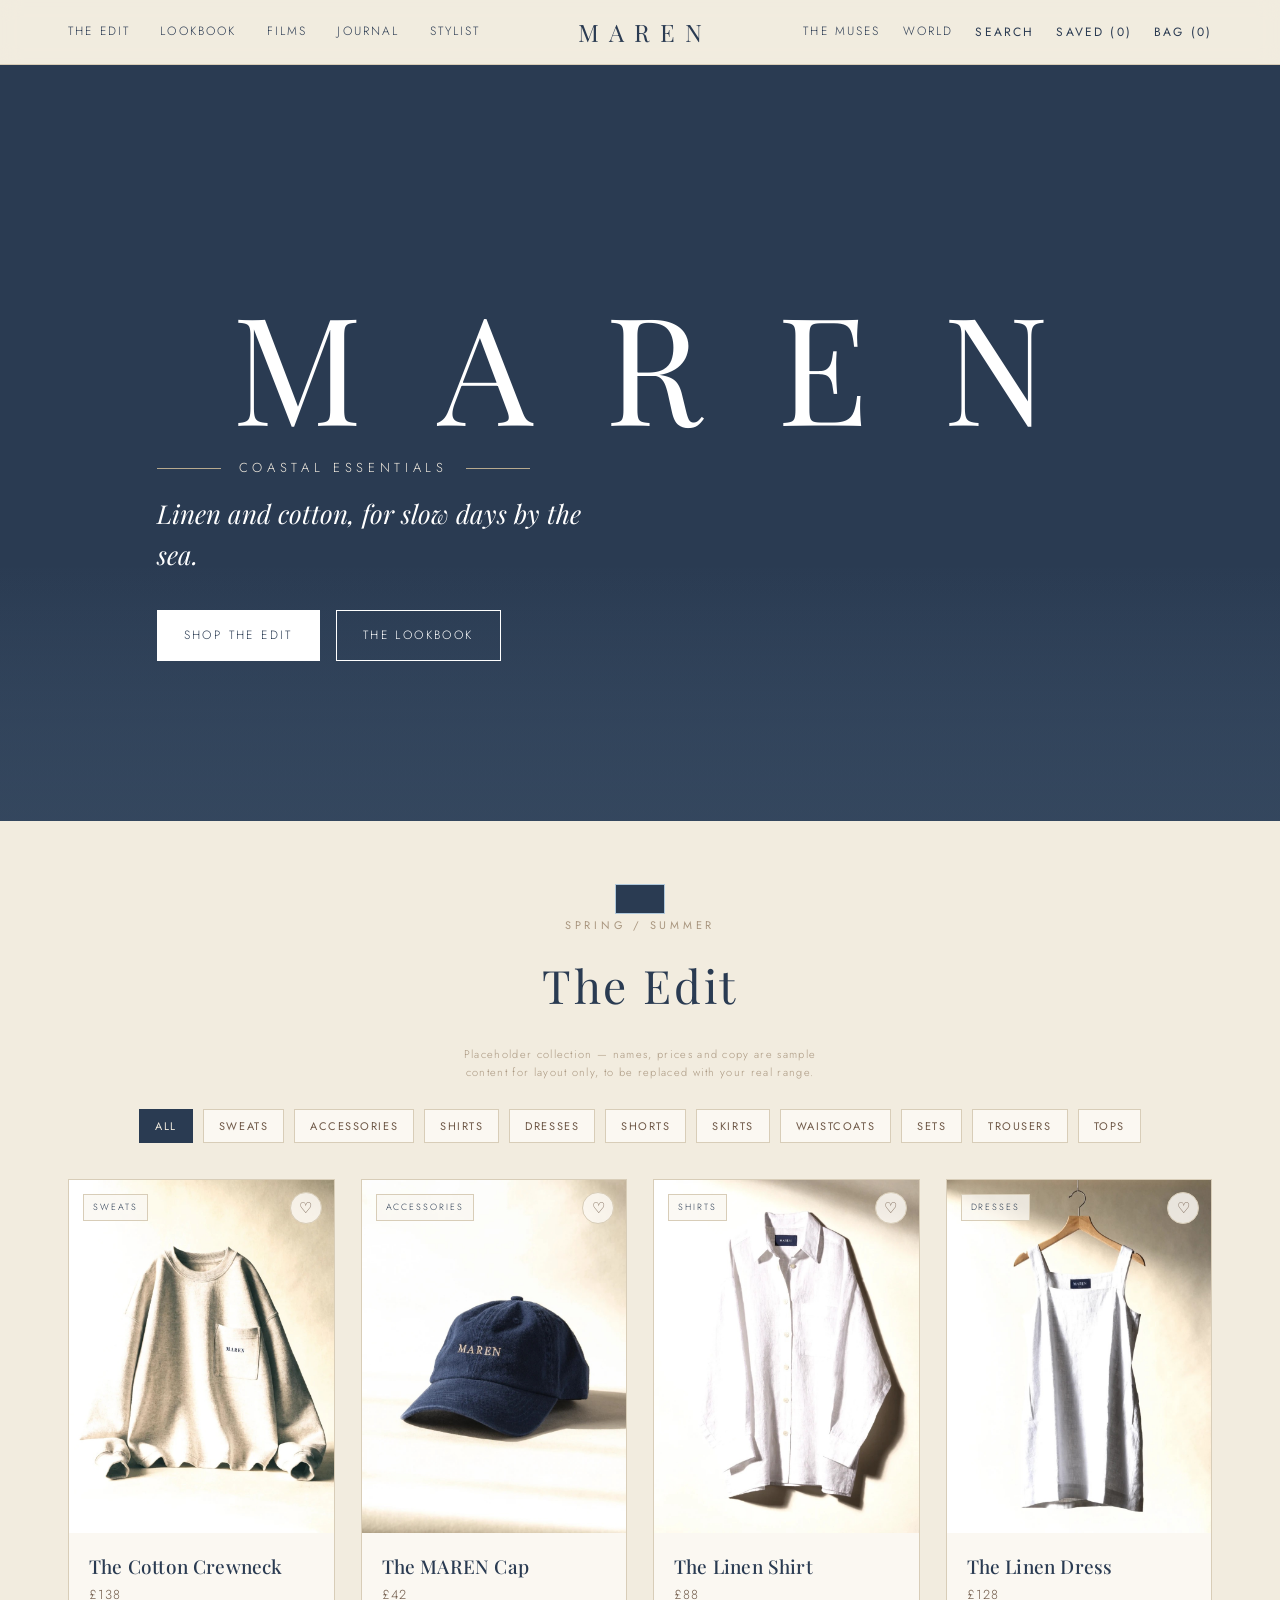
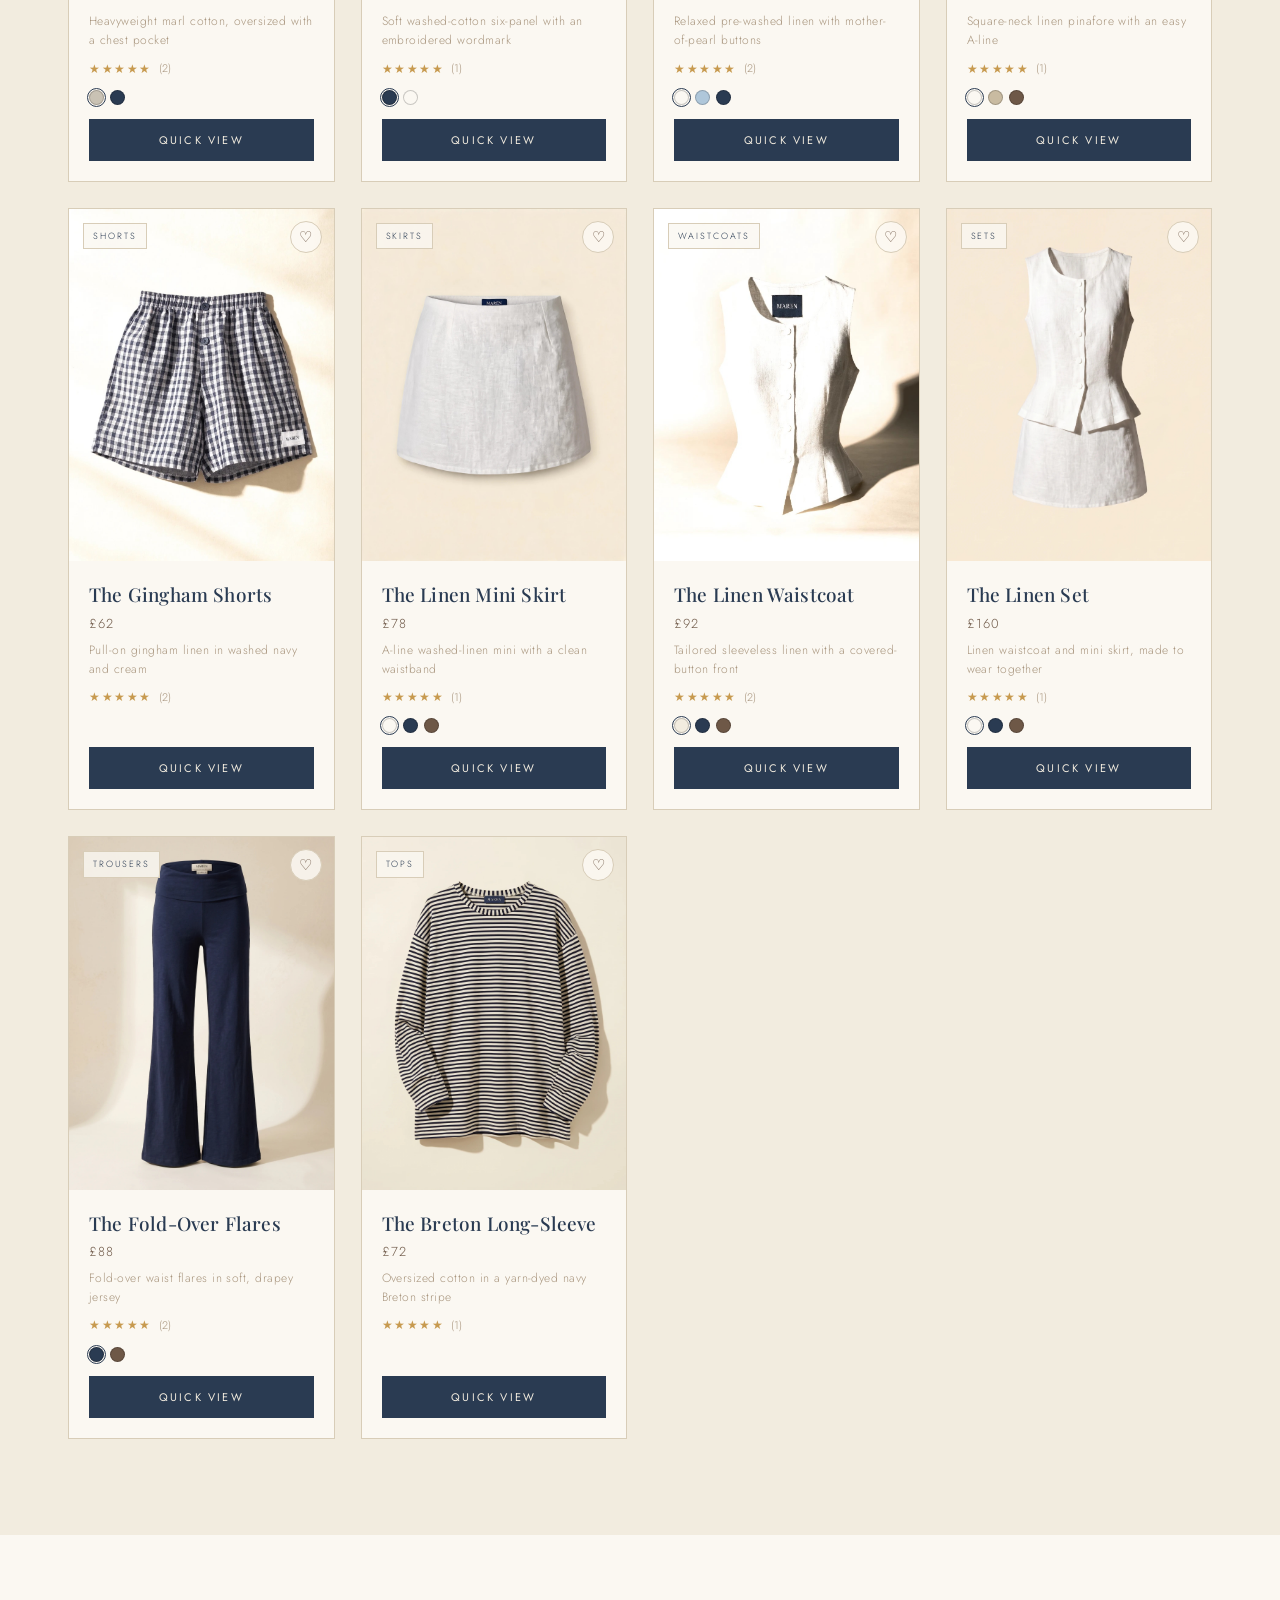
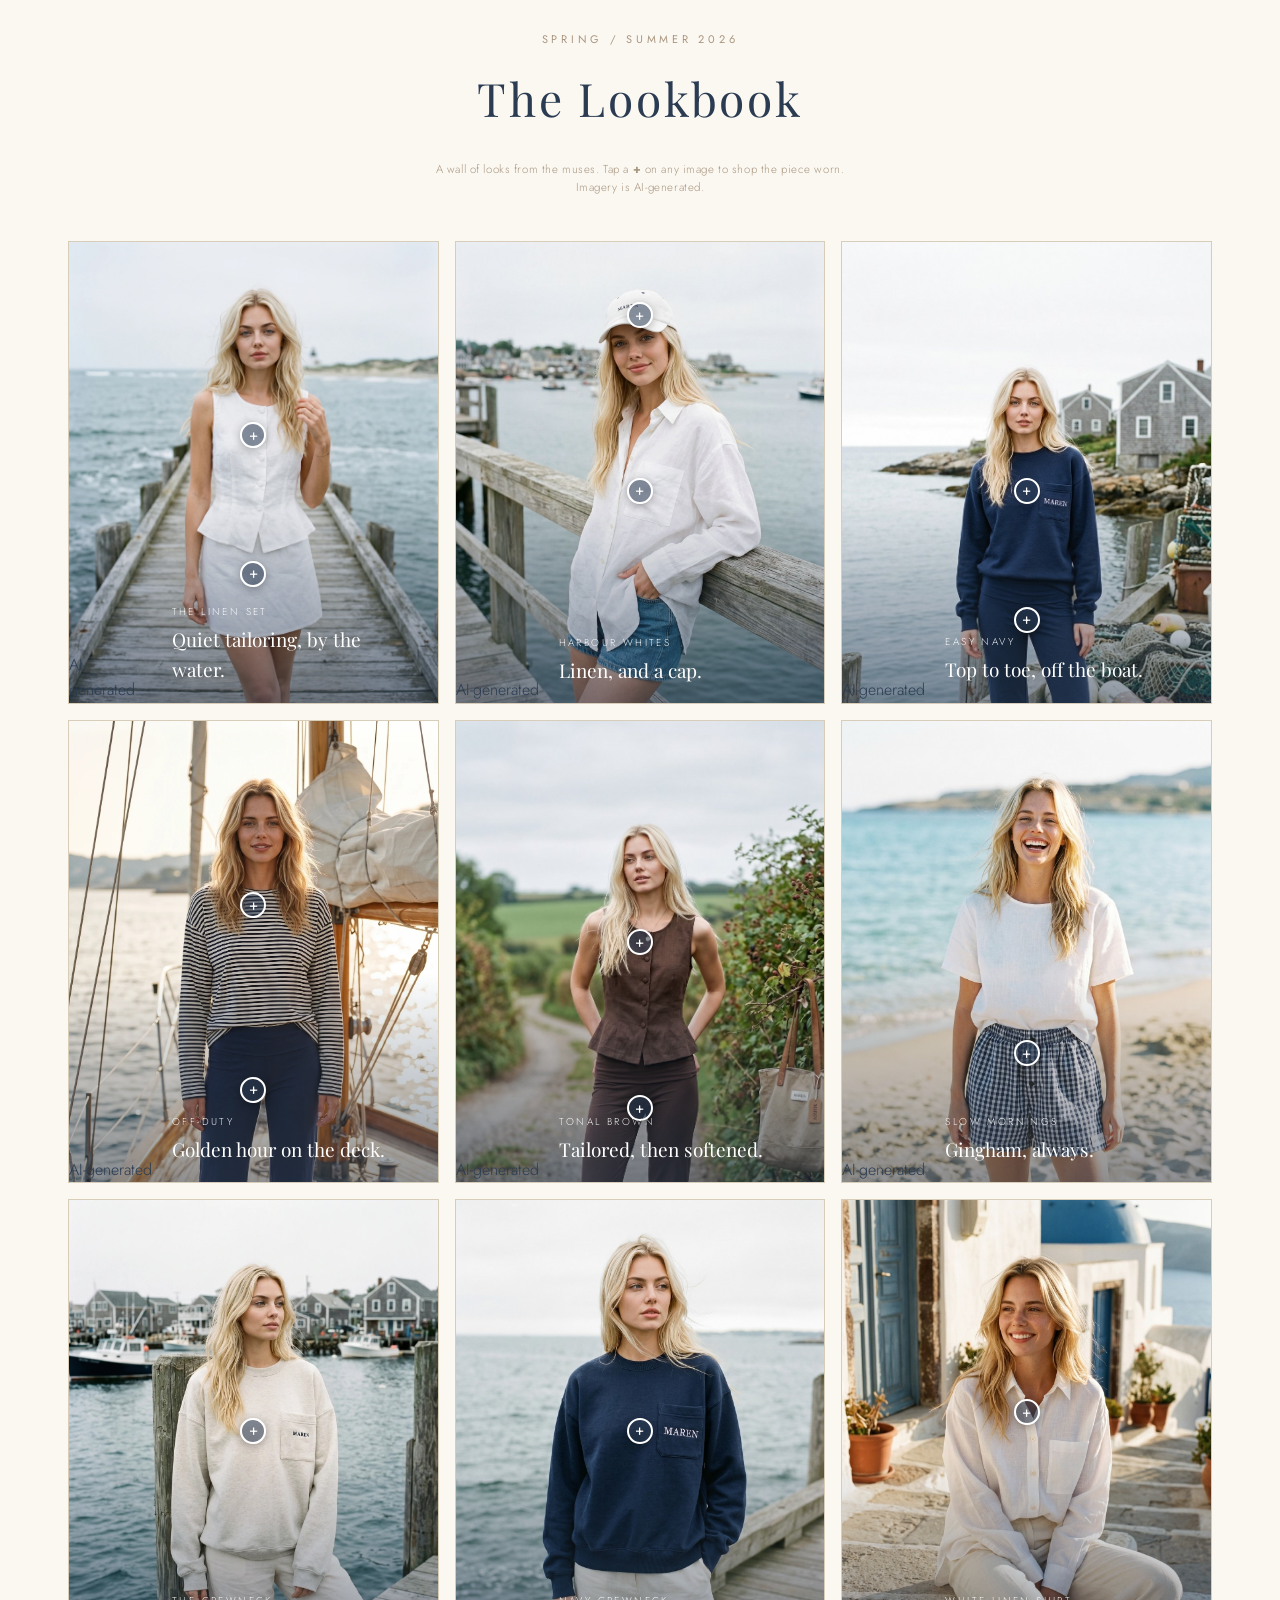
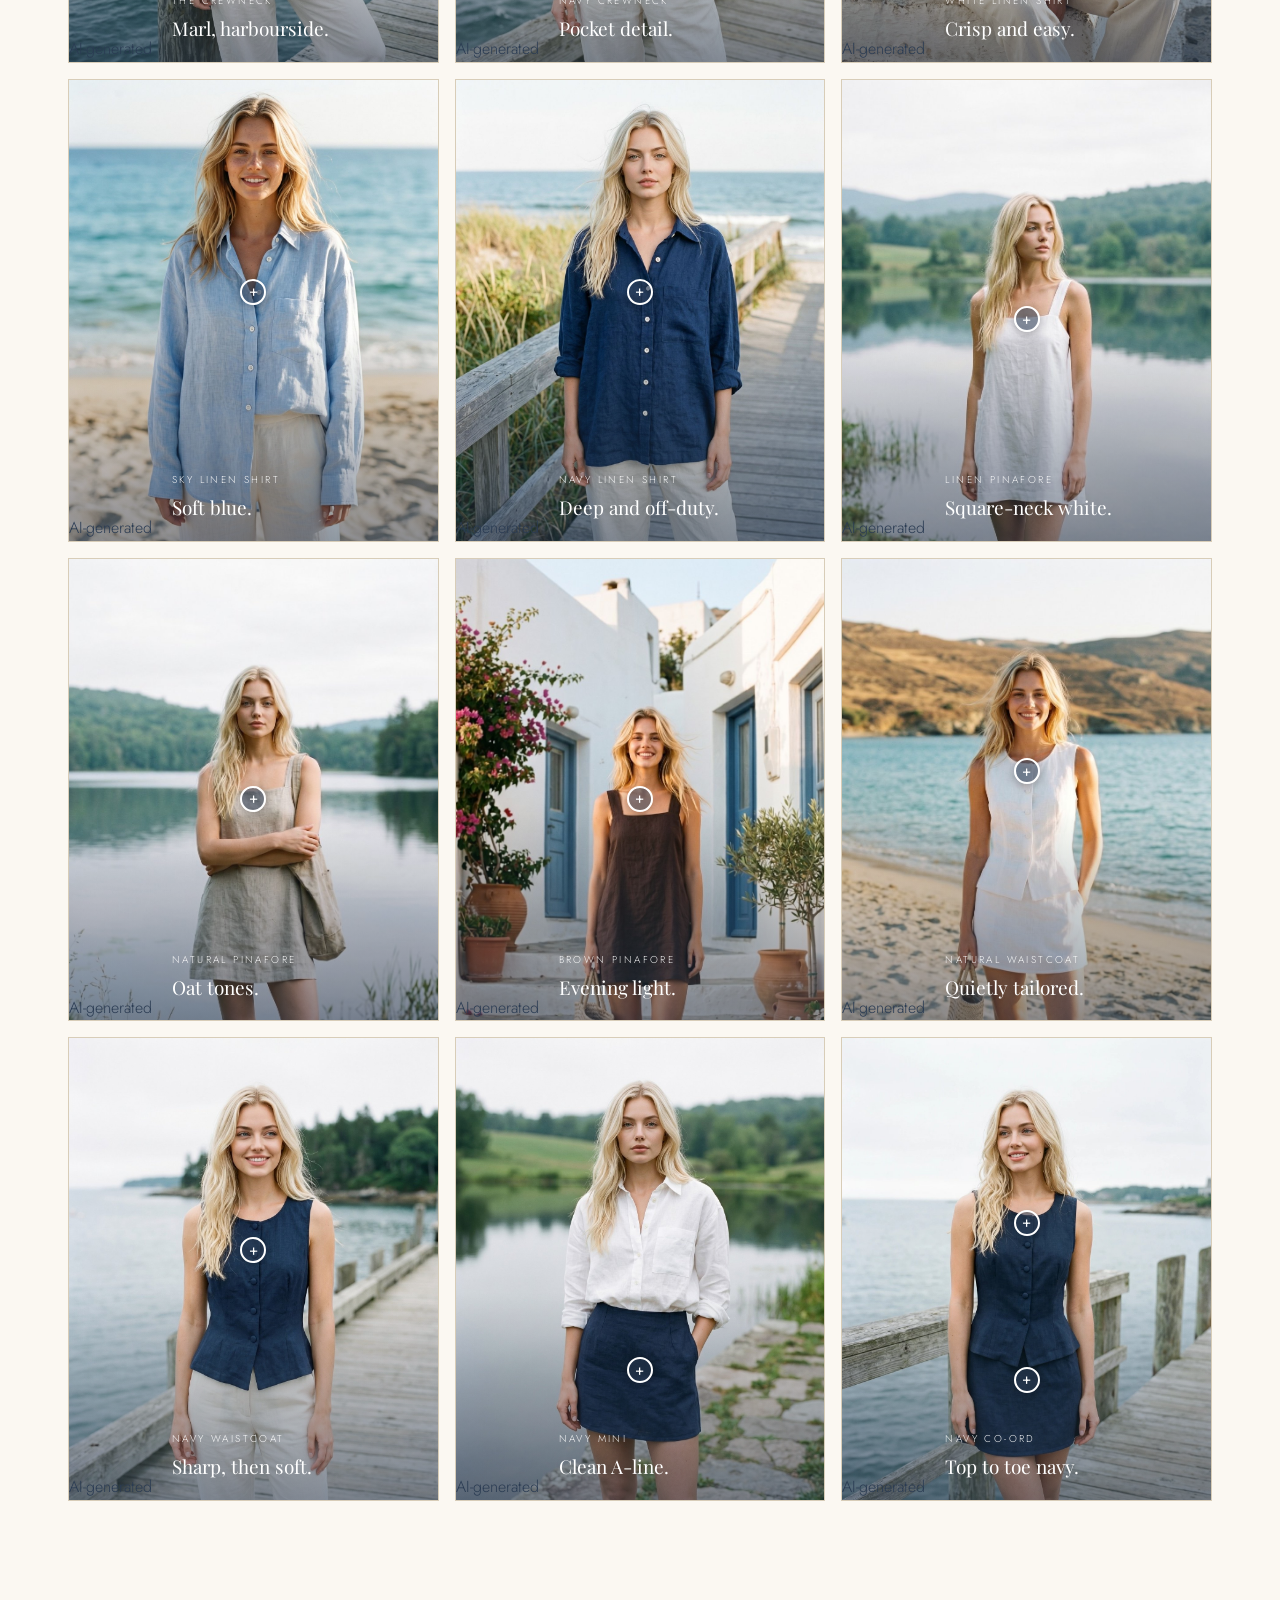
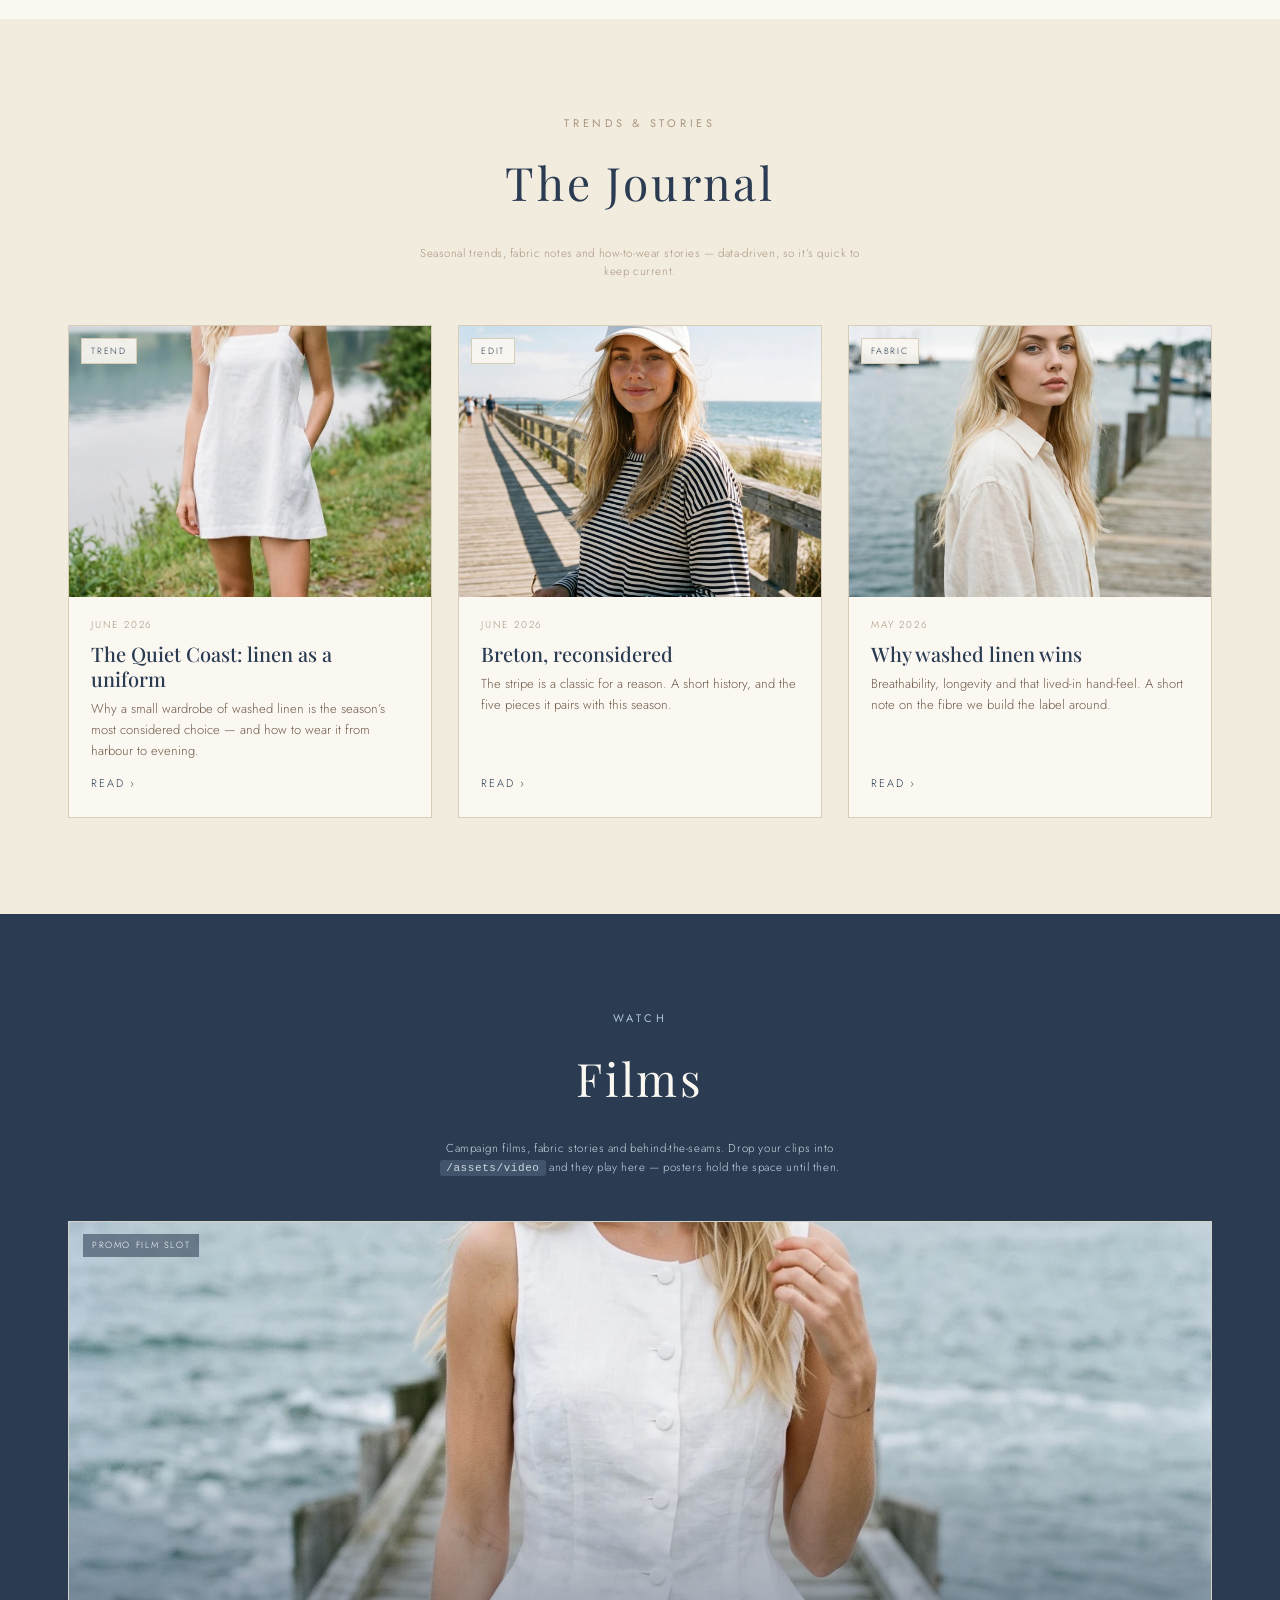
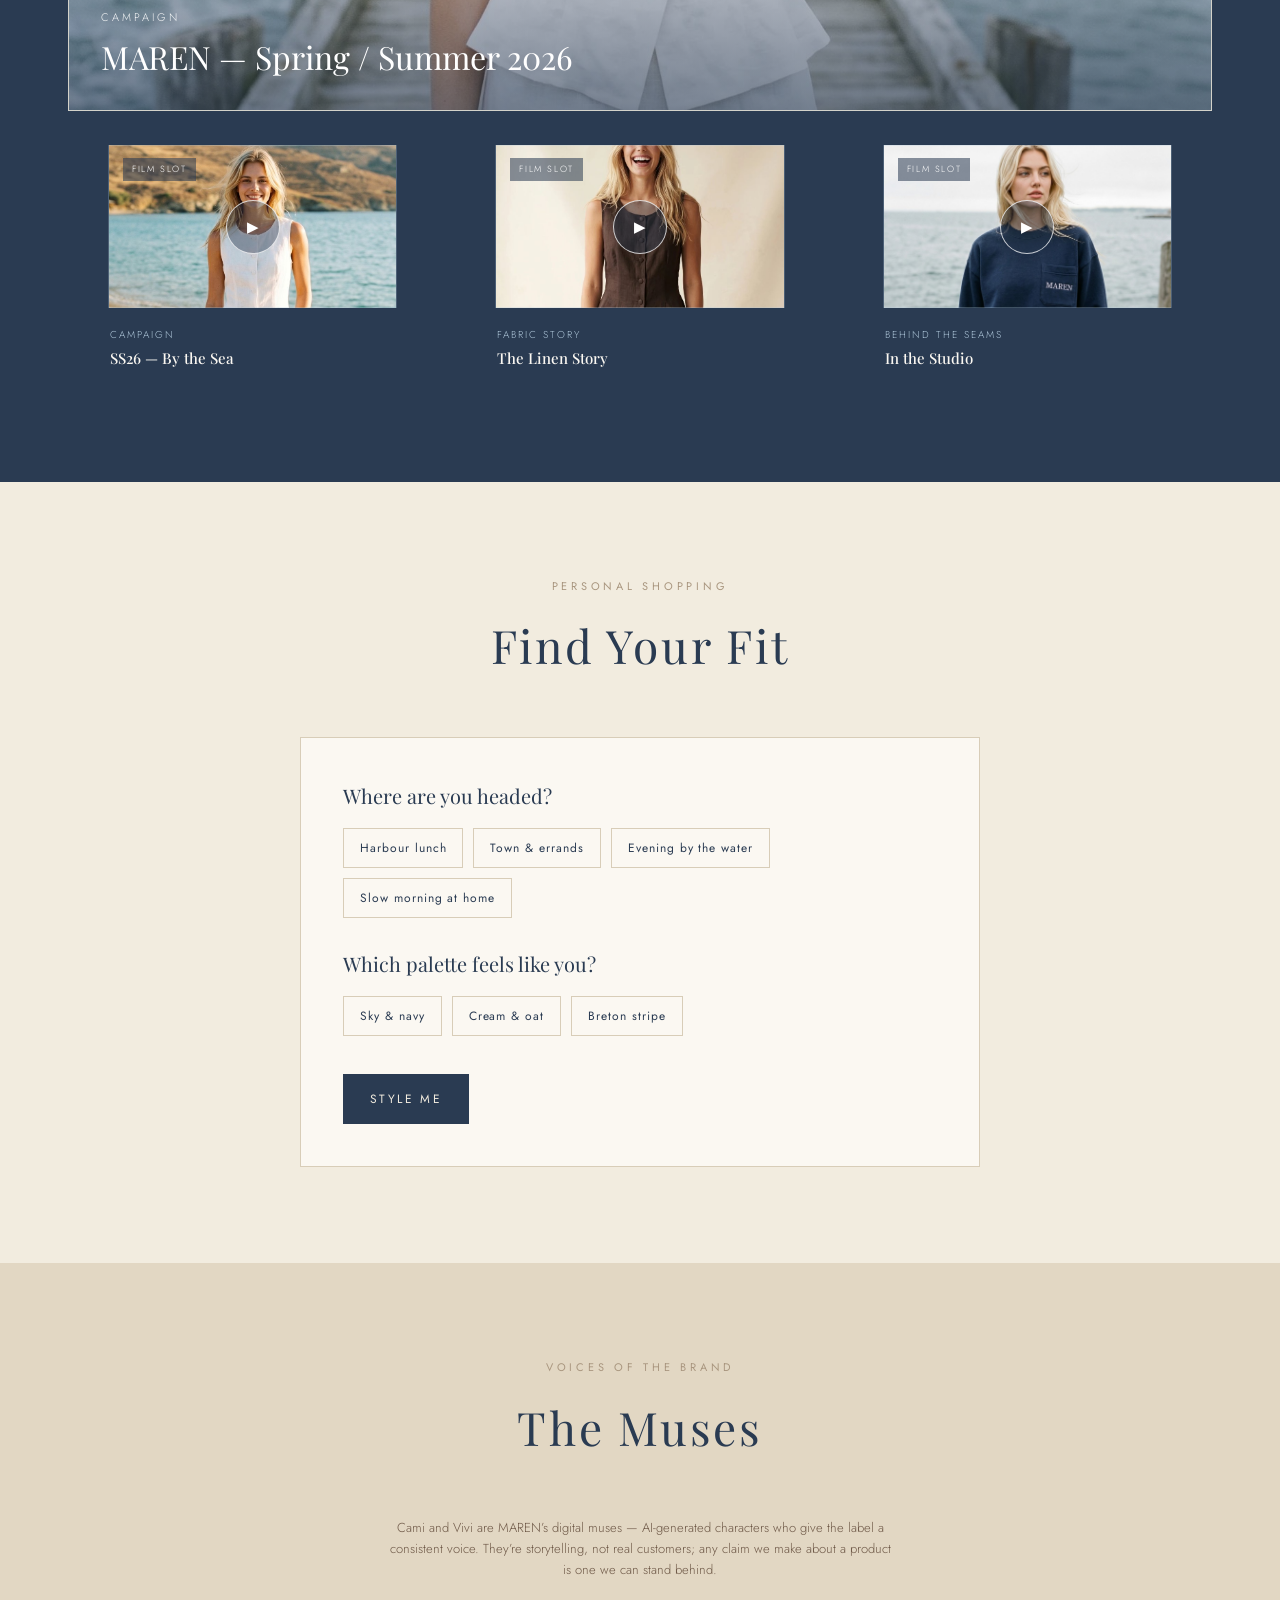
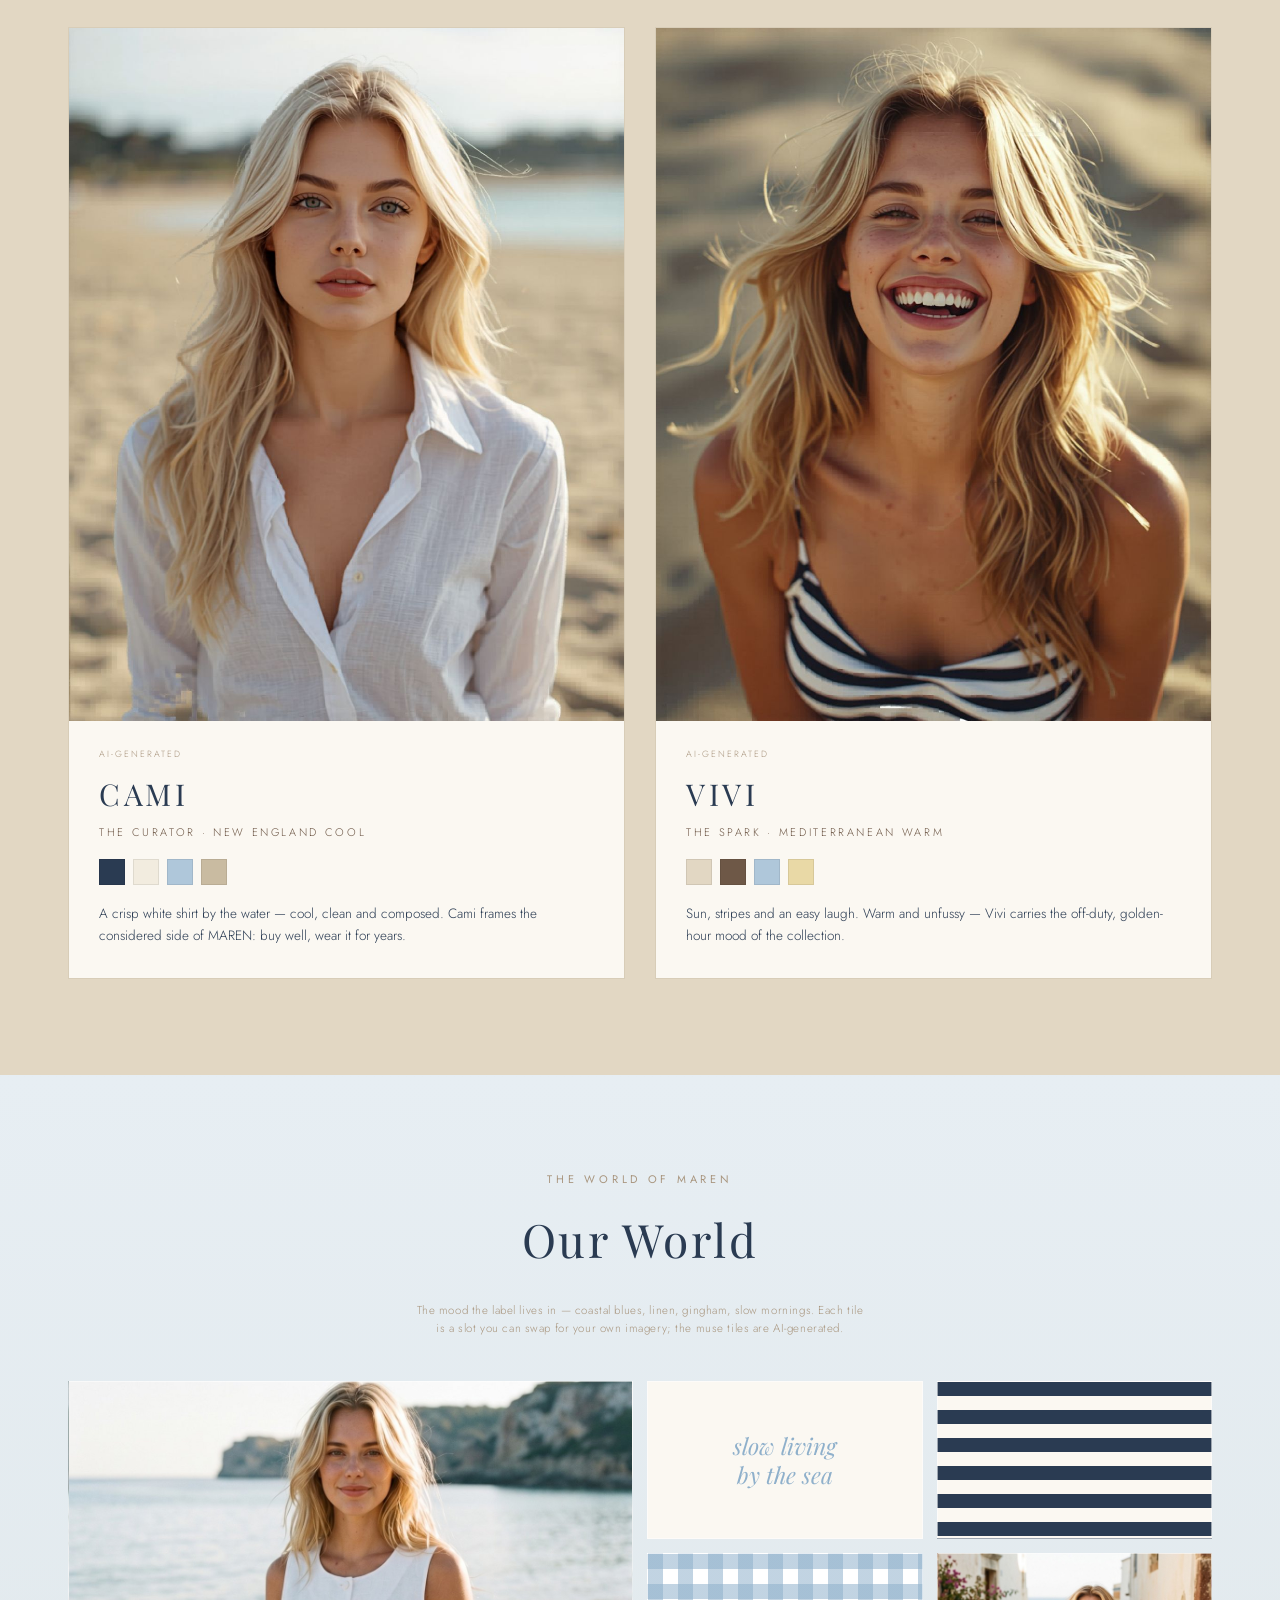
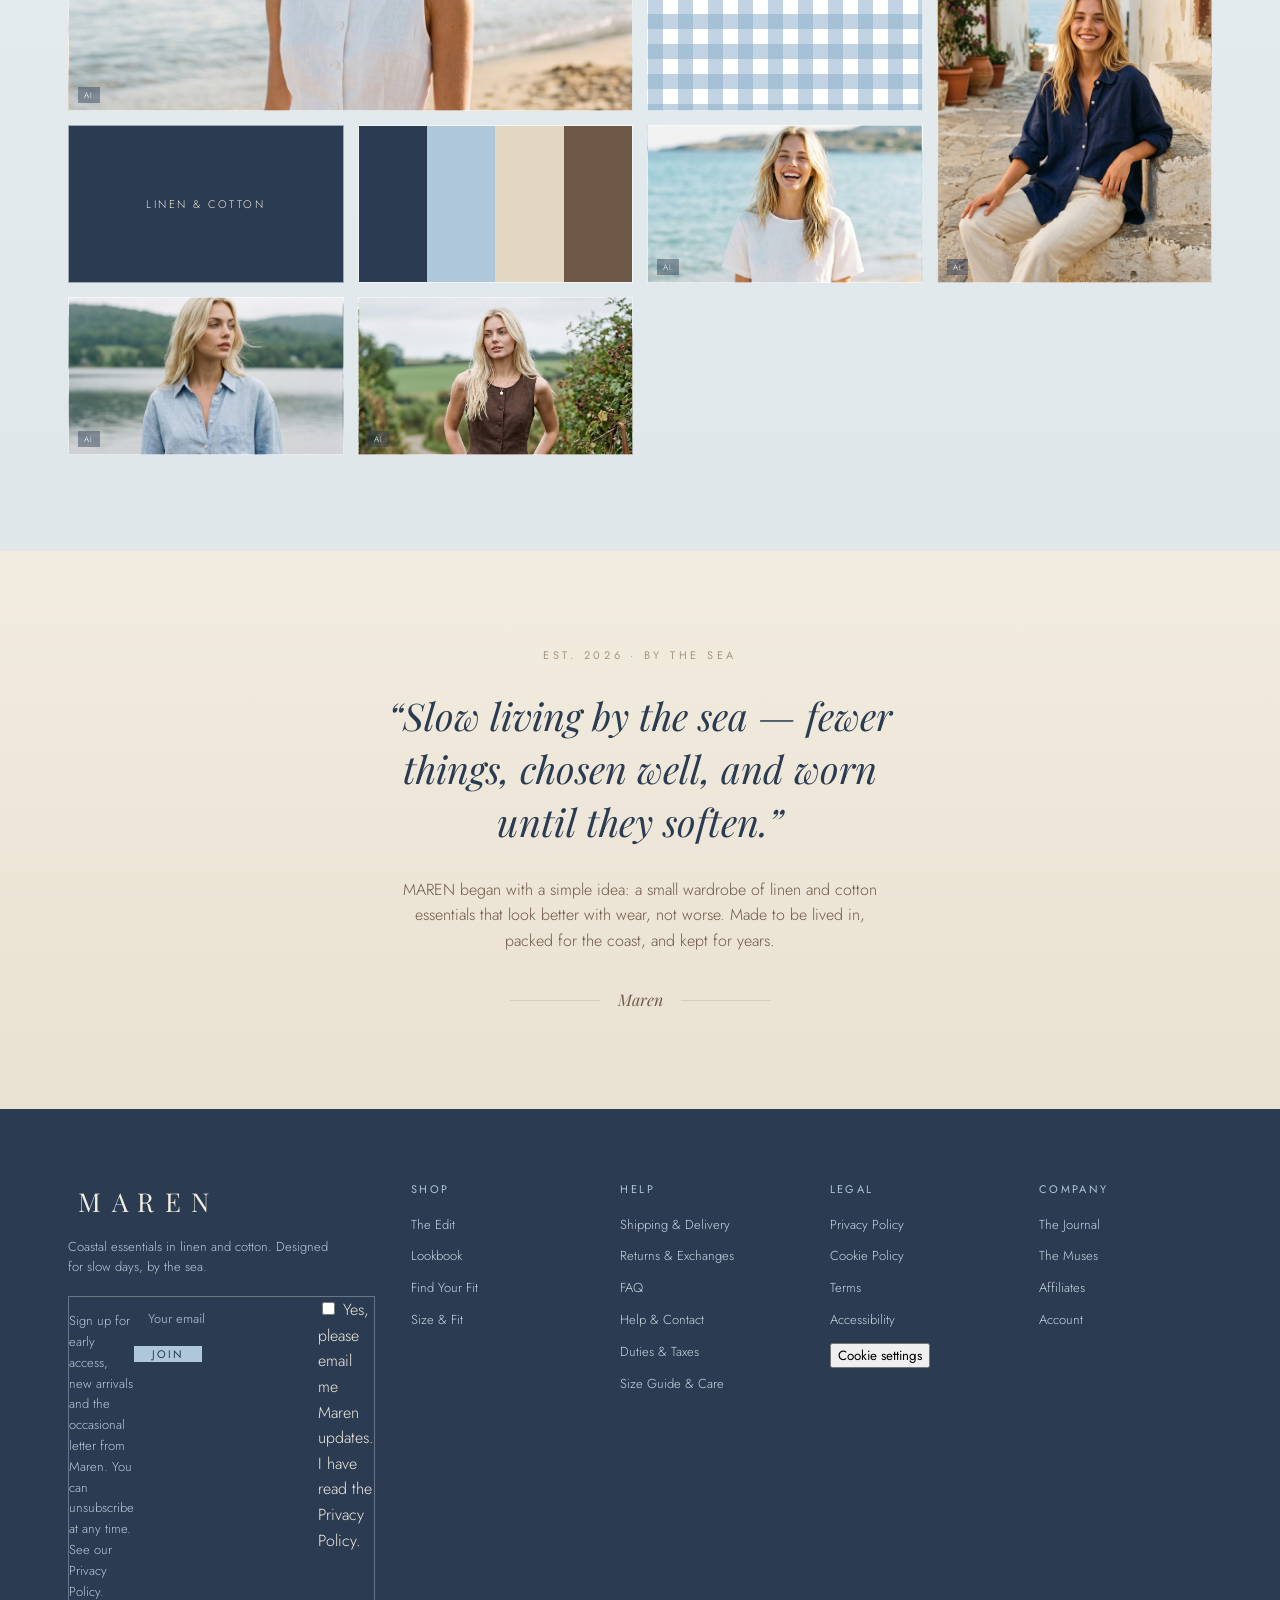
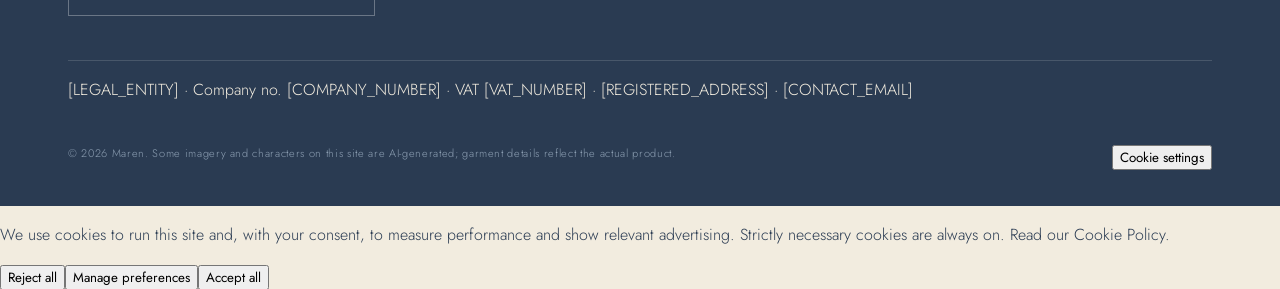
==== commit 47ebc033: "Add supporting and legal pages (config-driven, presentation-free) Pages (per CLAUDE.md route map), c" ====
--- a/index.html
+++ b/index.html
@@ -8,7 +8,7 @@
 <link rel="preconnect" href="https://fonts.googleapis.com">
 <link rel="preconnect" href="https://fonts.gstatic.com" crossorigin>
 <link href="https://fonts.googleapis.com/css2?family=Playfair+Display:ital,wght@0,400;0,500;0,600;1,400;1,500&family=Jost:wght@300;400;500&display=swap" rel="stylesheet">
-<link rel="stylesheet" href="assets/css/styles.css?v=20260616a">
+<link rel="stylesheet" href="assets/css/styles.css?v=20260616b">
 </head>
 <body>
 
@@ -203,9 +203,10 @@
       <div class="foot-brand">
         <div class="fm">MAREN</div>
         <p>Coastal essentials in linen and cotton. Designed for slow days, by the sea.</p>
-        <div class="news">
-          <input type="email" id="news-email" placeholder="Your email" aria-label="Email for newsletter">
-          <button id="news-btn">Join</button>
+        <div class="news" data-newsletter>
+          <p class="nl-line">Sign up for early access, new arrivals and the occasional letter from Maren. You can unsubscribe at any time. See our <a href="legal/privacy-policy/">Privacy Policy</a>.</p>
+          <div class="nl-row"><input class="nl-email" type="email" placeholder="Your email" aria-label="Email for newsletter"><button class="nl-join" type="button">Join</button></div>
+          <label class="nl-consent-row"><input type="checkbox" class="nl-consent"> <span>Yes, please email me Maren updates. I have read the Privacy Policy.</span></label>
         </div>
       </div>
       <div class="foot-col">
@@ -214,14 +215,33 @@
         <a href="#stylist">Find Your Fit</a><a href="#" id="open-size-foot">Size &amp; Fit</a>
       </div>
       <div class="foot-col">
-        <h5>House</h5>
+        <h5>Help</h5>
+        <a href="help/shipping/">Shipping &amp; Delivery</a><a href="help/returns/">Returns &amp; Exchanges</a>
+        <a href="help/faq/">FAQ</a><a href="help/contact/">Help &amp; Contact</a>
+        <a href="help/duties-and-taxes/">Duties &amp; Taxes</a><a href="help/size-guide/">Size Guide &amp; Care</a>
+      </div>
+      <div class="foot-col">
+        <h5>Legal</h5>
+        <a href="legal/privacy-policy/">Privacy Policy</a><a href="legal/cookie-policy/">Cookie Policy</a>
+        <a href="legal/terms/">Terms</a><a href="legal/accessibility/">Accessibility</a>
+        <button type="button" class="foot-link-btn" data-cc="open">Cookie settings</button>
+      </div>
+      <div class="foot-col">
+        <h5>Company</h5>
         <a href="#journal">The Journal</a><a href="#muses">The Muses</a>
-        <a href="#story">Our Story</a><a href="#world">Our World</a>
-      </div>
-    </div>
+        <a href="affiliates/">Affiliates</a><a href="account/">Account</a>
+      </div>
+    </div>
+    <p class="foot-id">
+      <span data-token="LEGAL_ENTITY">[LEGAL_ENTITY]</span> &middot;
+      Company no. <span data-token="COMPANY_NUMBER">[COMPANY_NUMBER]</span> &middot;
+      VAT <span data-token="VAT_NUMBER">[VAT_NUMBER]</span> &middot;
+      <span data-token="REGISTERED_ADDRESS">[REGISTERED_ADDRESS]</span> &middot;
+      <a data-token-mail="CONTACT_EMAIL">[CONTACT_EMAIL]</a>
+    </p>
     <div class="foot-bottom">
-      <span>© 2026 MAREN. Sample storefront — placeholder content.</span>
-      <span>Brand imagery and characters on this site are AI-generated.</span>
+      <span>© 2026 Maren. Some imagery and characters on this site are AI-generated; garment details reflect the actual product.</span>
+      <button type="button" class="foot-cookie" data-cc="open">Cookie settings</button>
     </div>
   </div>
 </footer>
@@ -286,6 +306,8 @@
 
 <div class="toast" id="toast"></div>
 
-<script src="assets/js/app.js?v=20260616a"></script>
+<script src="assets/js/app.js?v=20260616b"></script>
+<script src="assets/js/site-config.js?v=20260616b"></script>
+<script src="assets/js/maren-consent.js?v=20260616b"></script>
 </body>
 </html>
--- a/assets/css/styles.css
+++ b/assets/css/styles.css
@@ -264,7 +264,7 @@
 
 /* ---------- FOOTER ---------- */
 footer{background:var(--ink);color:var(--cream);padding:72px 0 36px;}
-.foot-top{display:grid;grid-template-columns:1.3fr 1fr 1fr;gap:40px;border-bottom:1px solid rgba(255,255,255,.14);padding-bottom:44px;}
+.foot-top{display:grid;grid-template-columns:1.5fr 1fr 1fr 1fr 1fr;gap:36px;border-bottom:1px solid rgba(255,255,255,.14);padding-bottom:44px;}
 .foot-brand .fm{font-family:var(--serif);font-size:26px;letter-spacing:.4em;padding-left:.4em;}
 .foot-brand p{color:#bcccd9;font-size:13px;max-width:34ch;margin-top:14px;}
 .news{display:flex;border:1px solid rgba(255,255,255,.3);margin-top:18px;max-width:340px;}
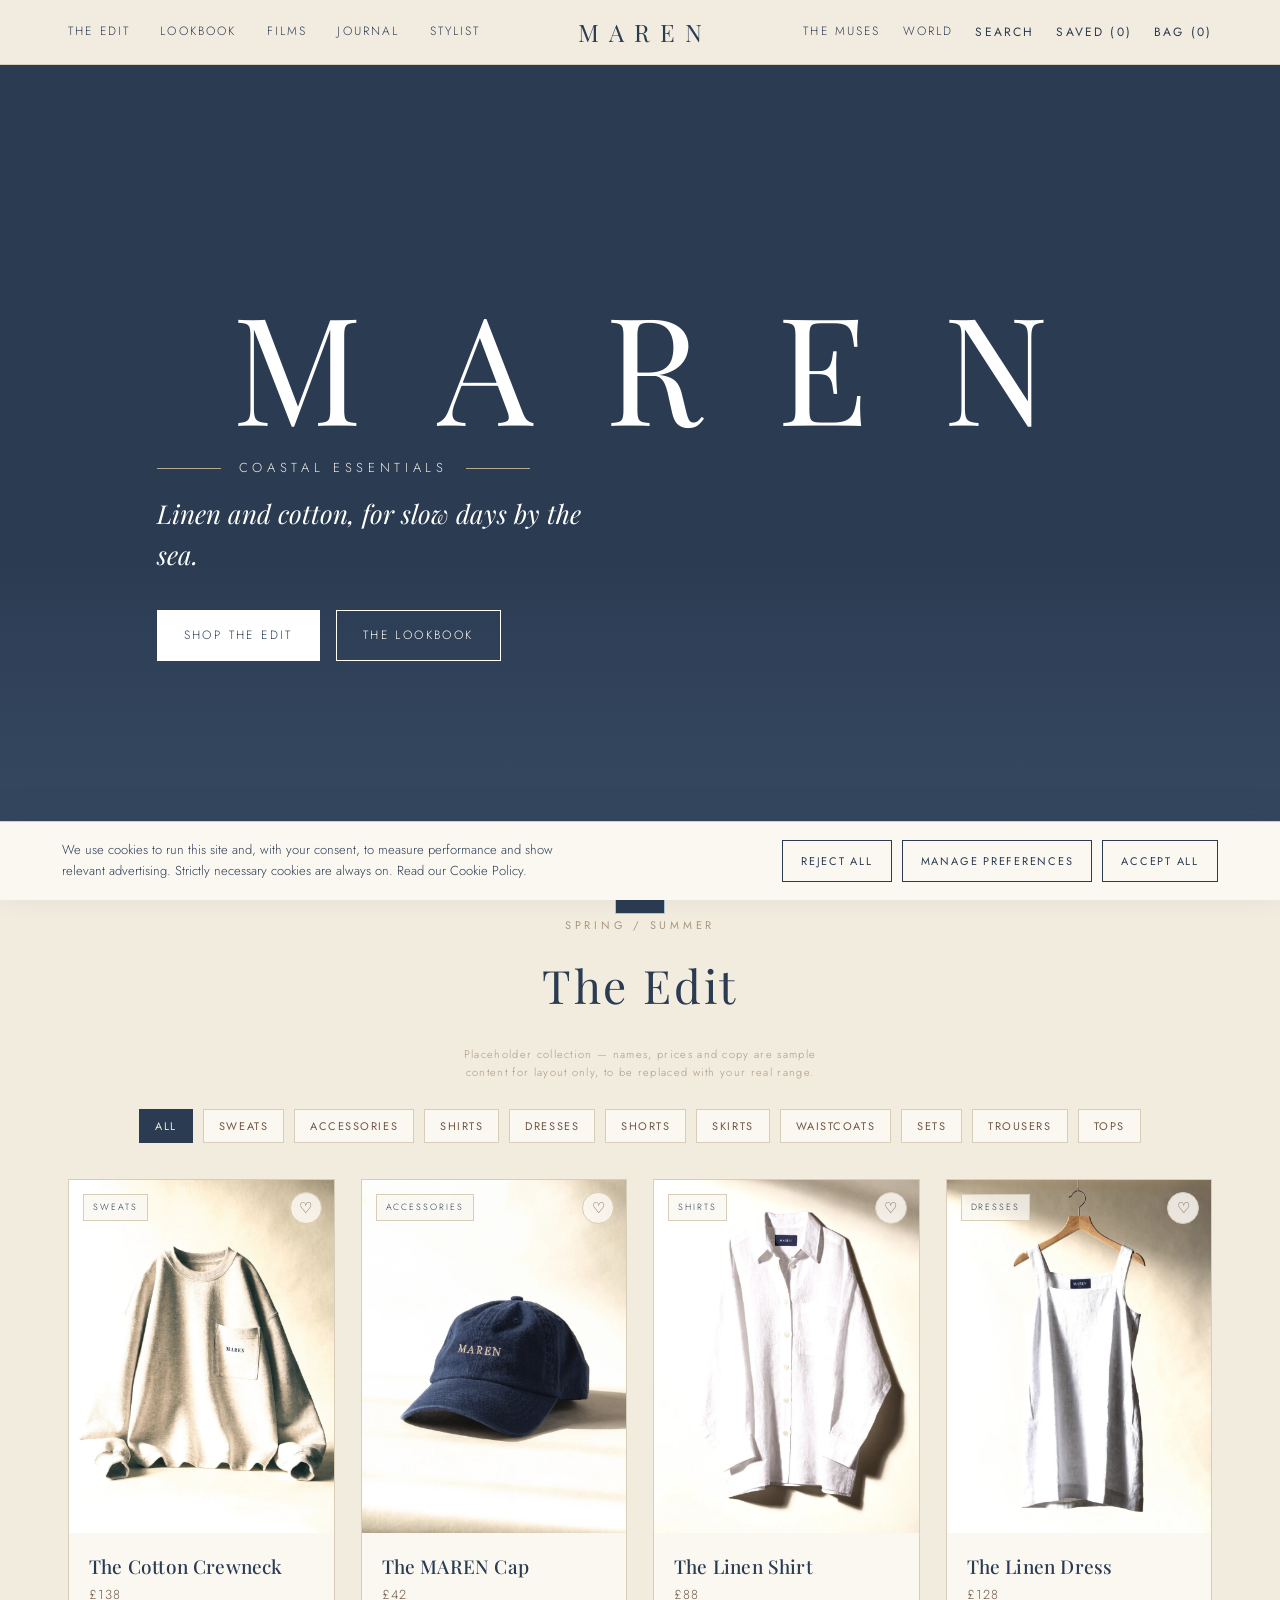
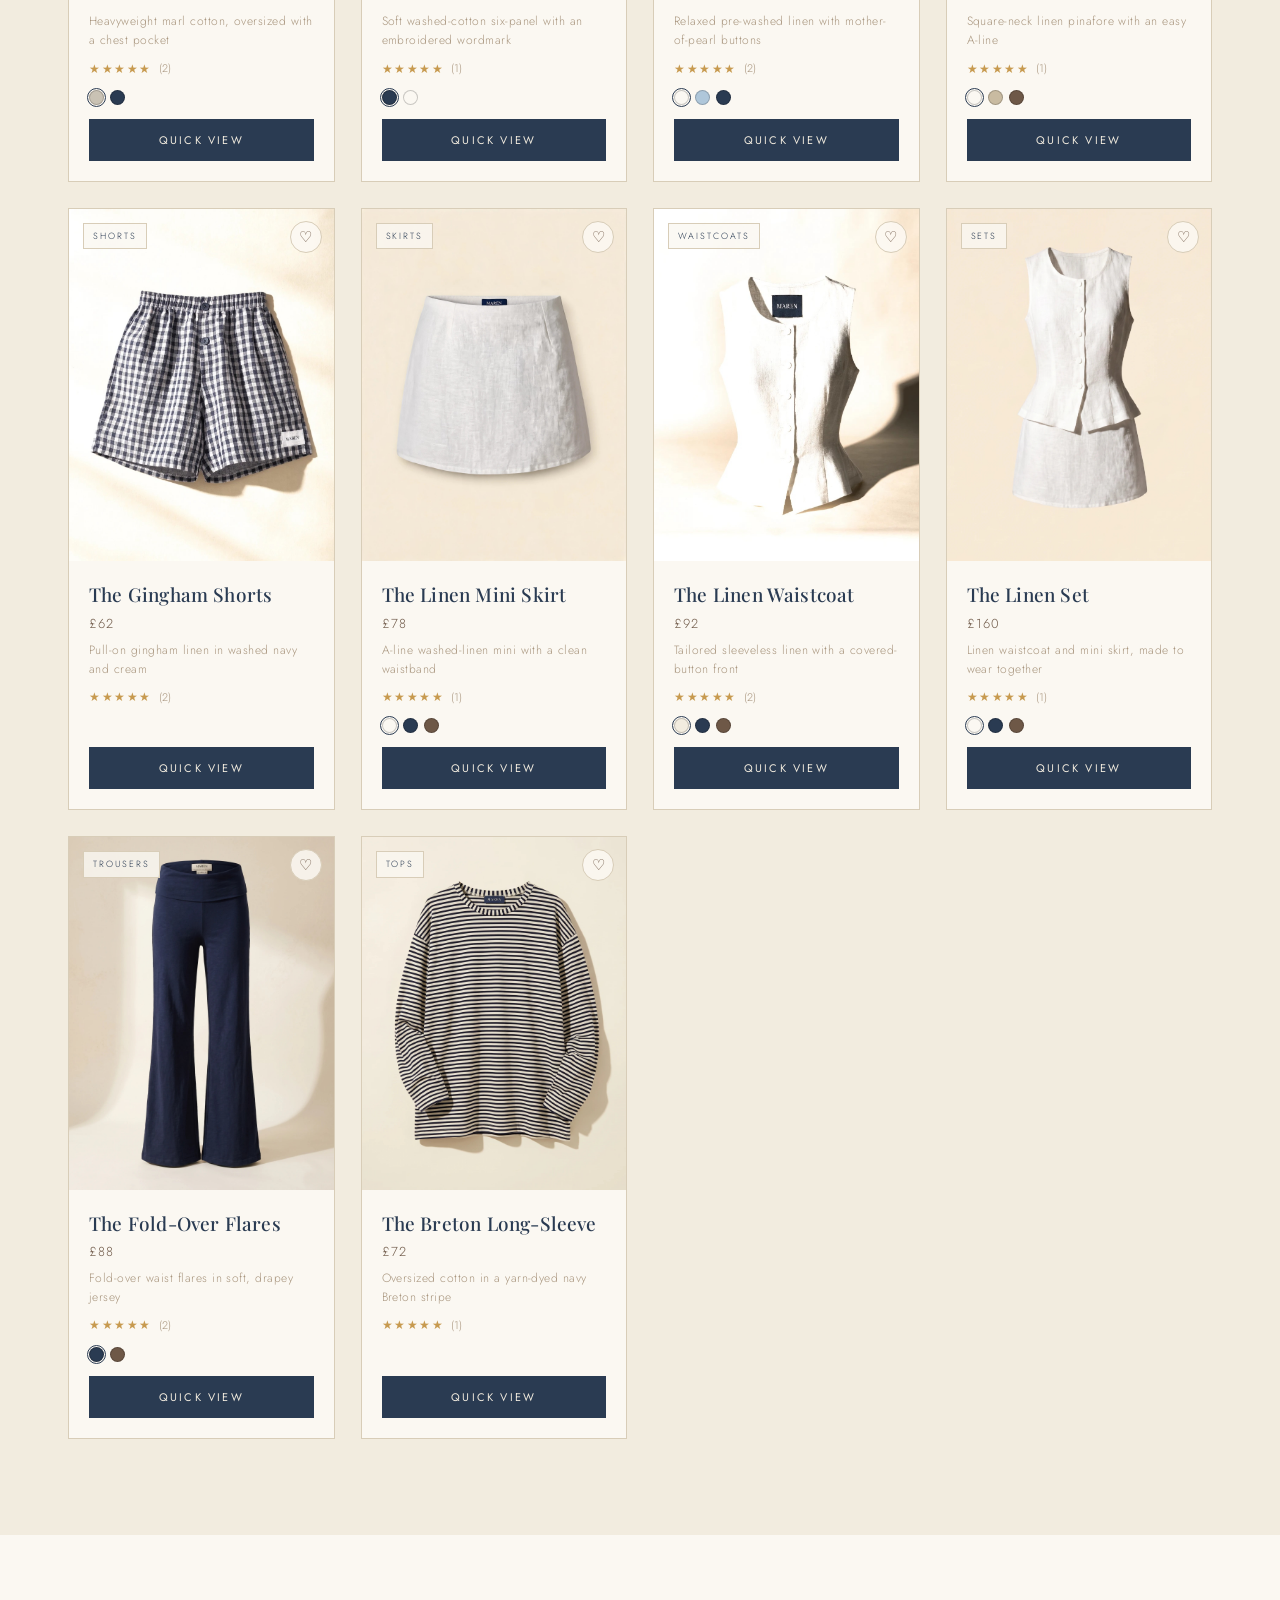
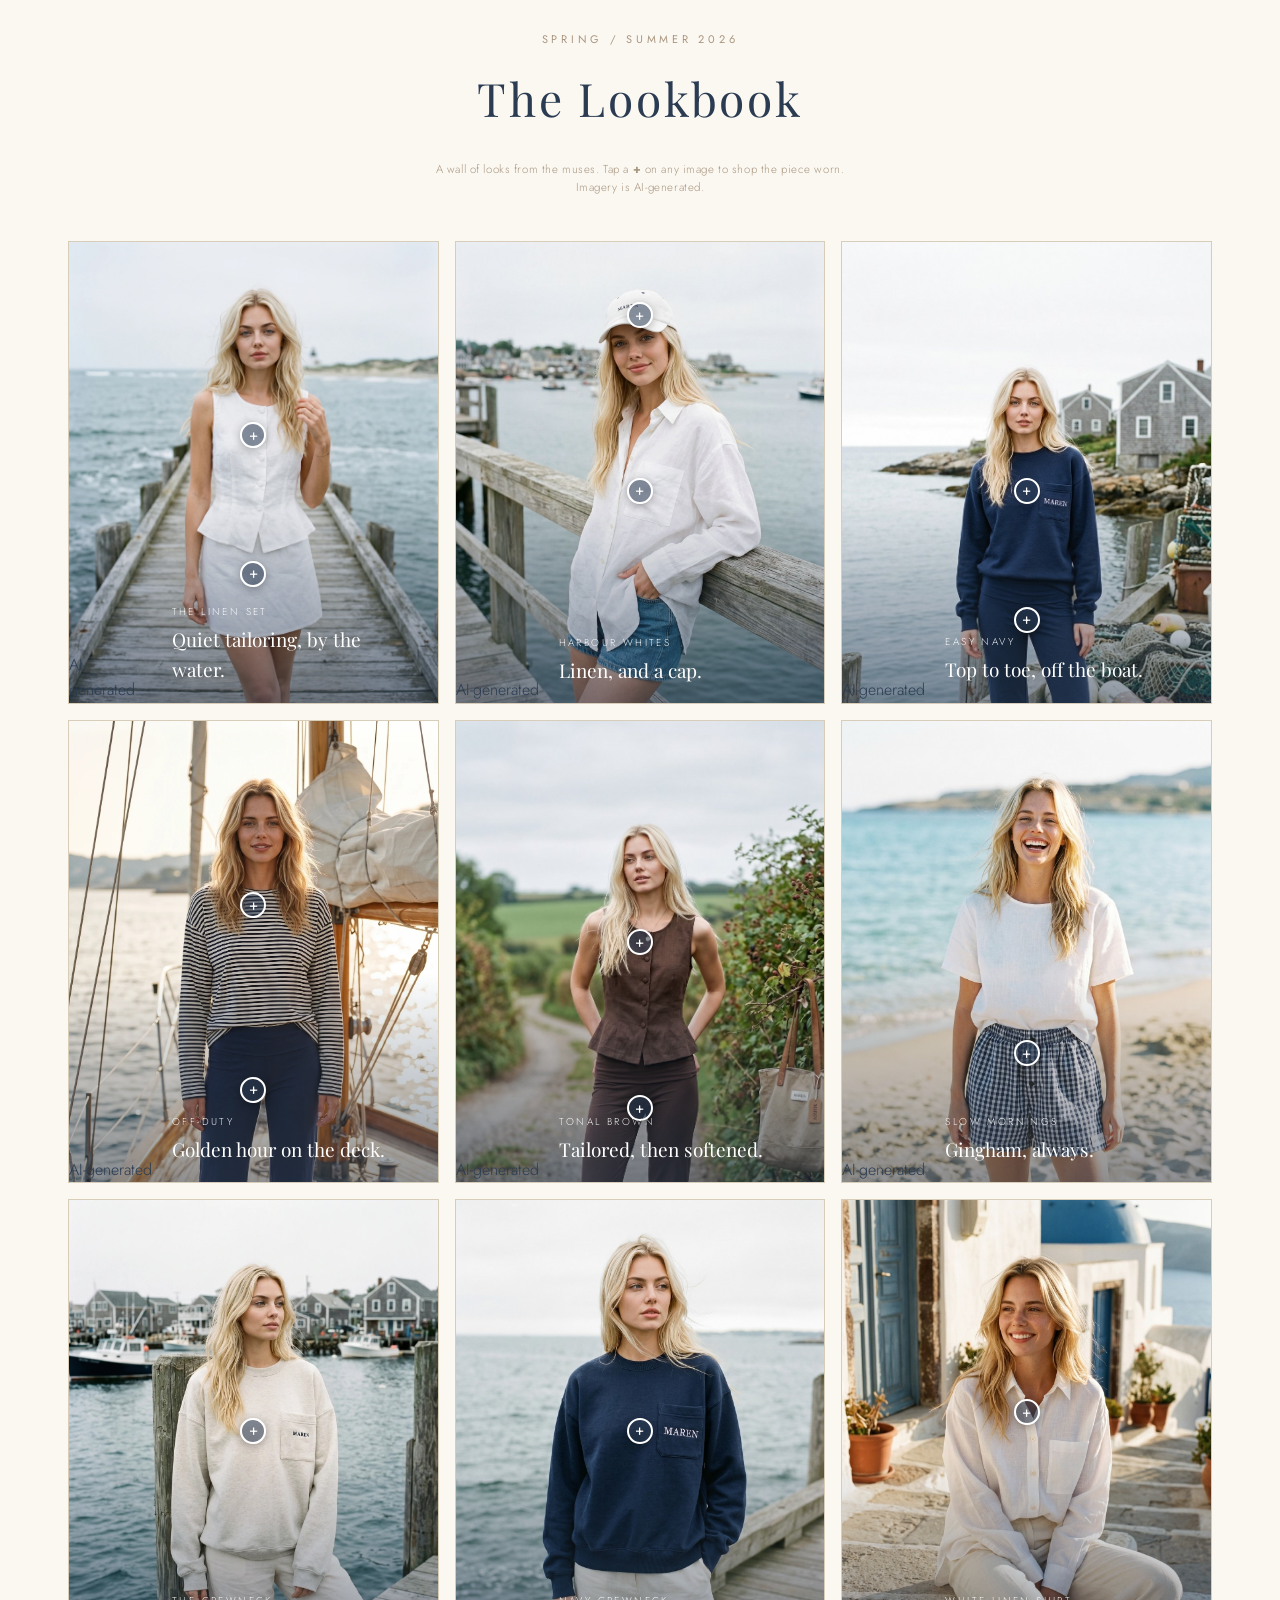
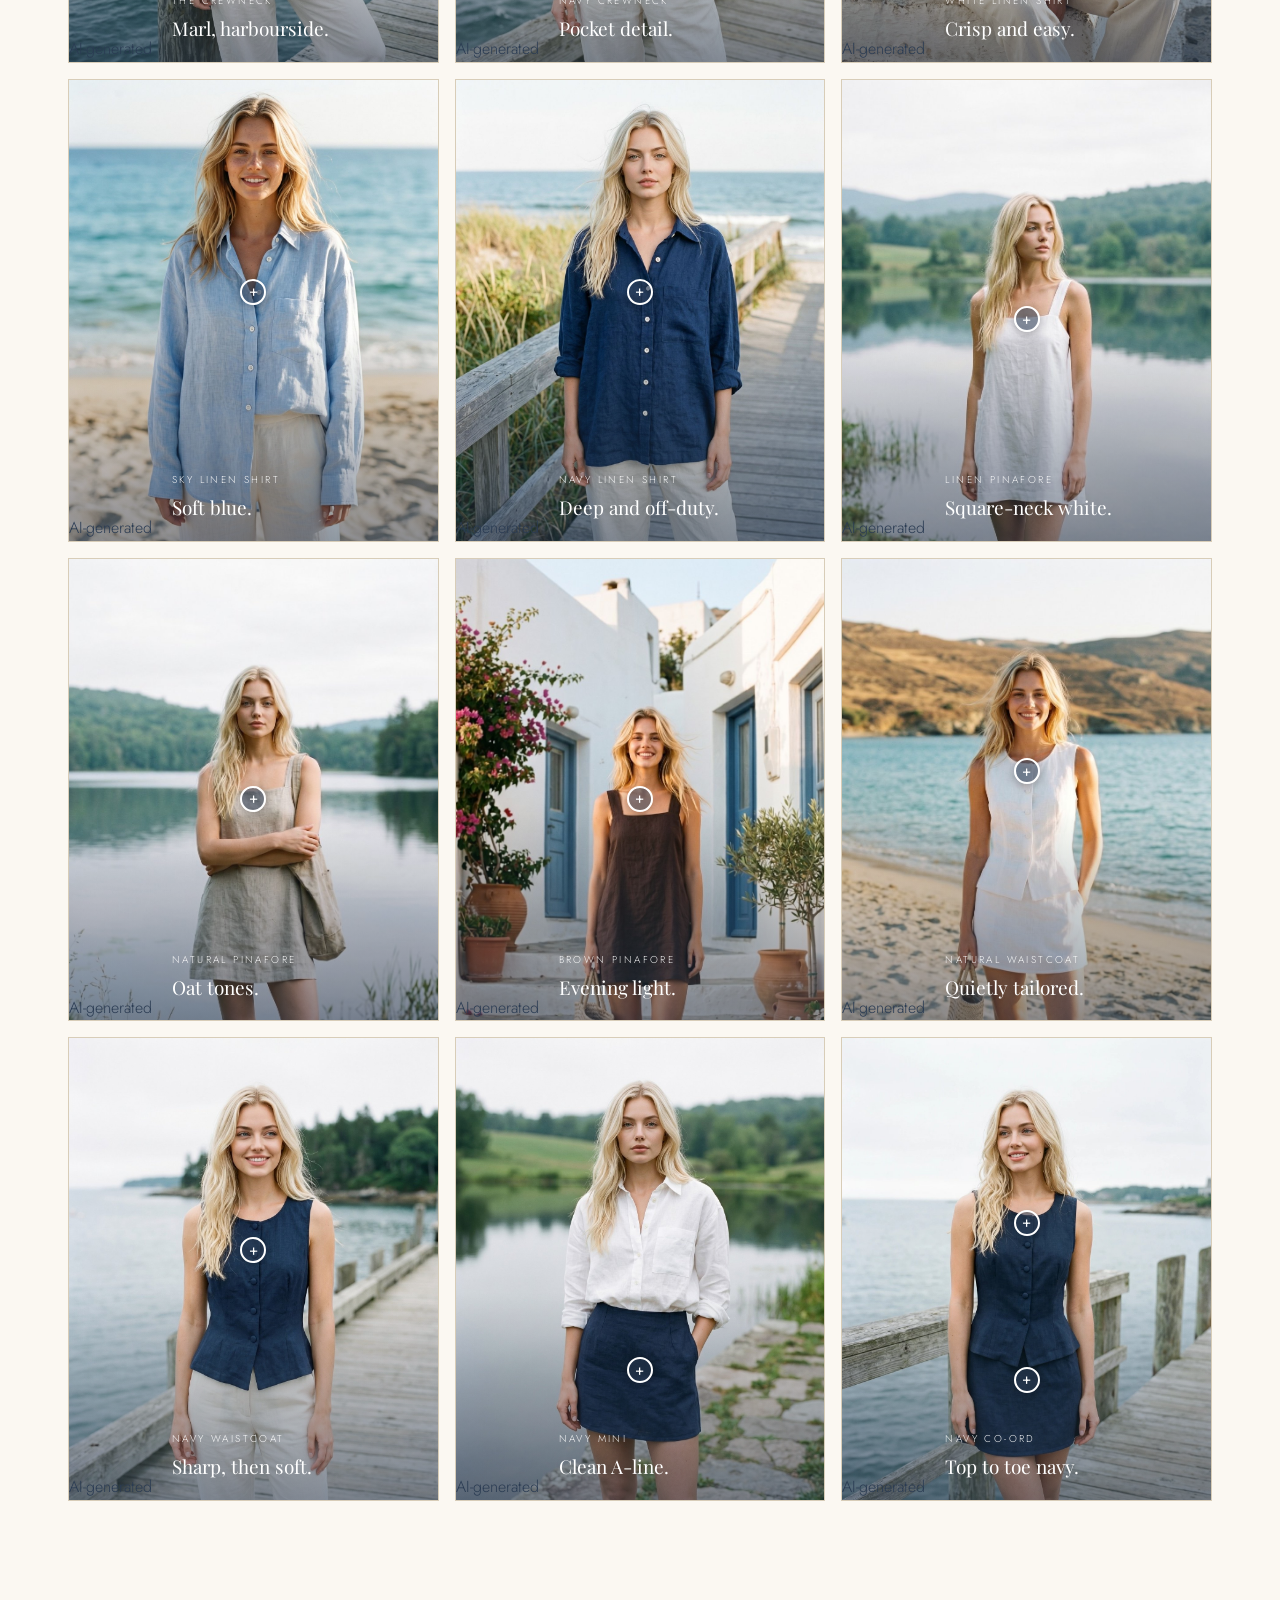
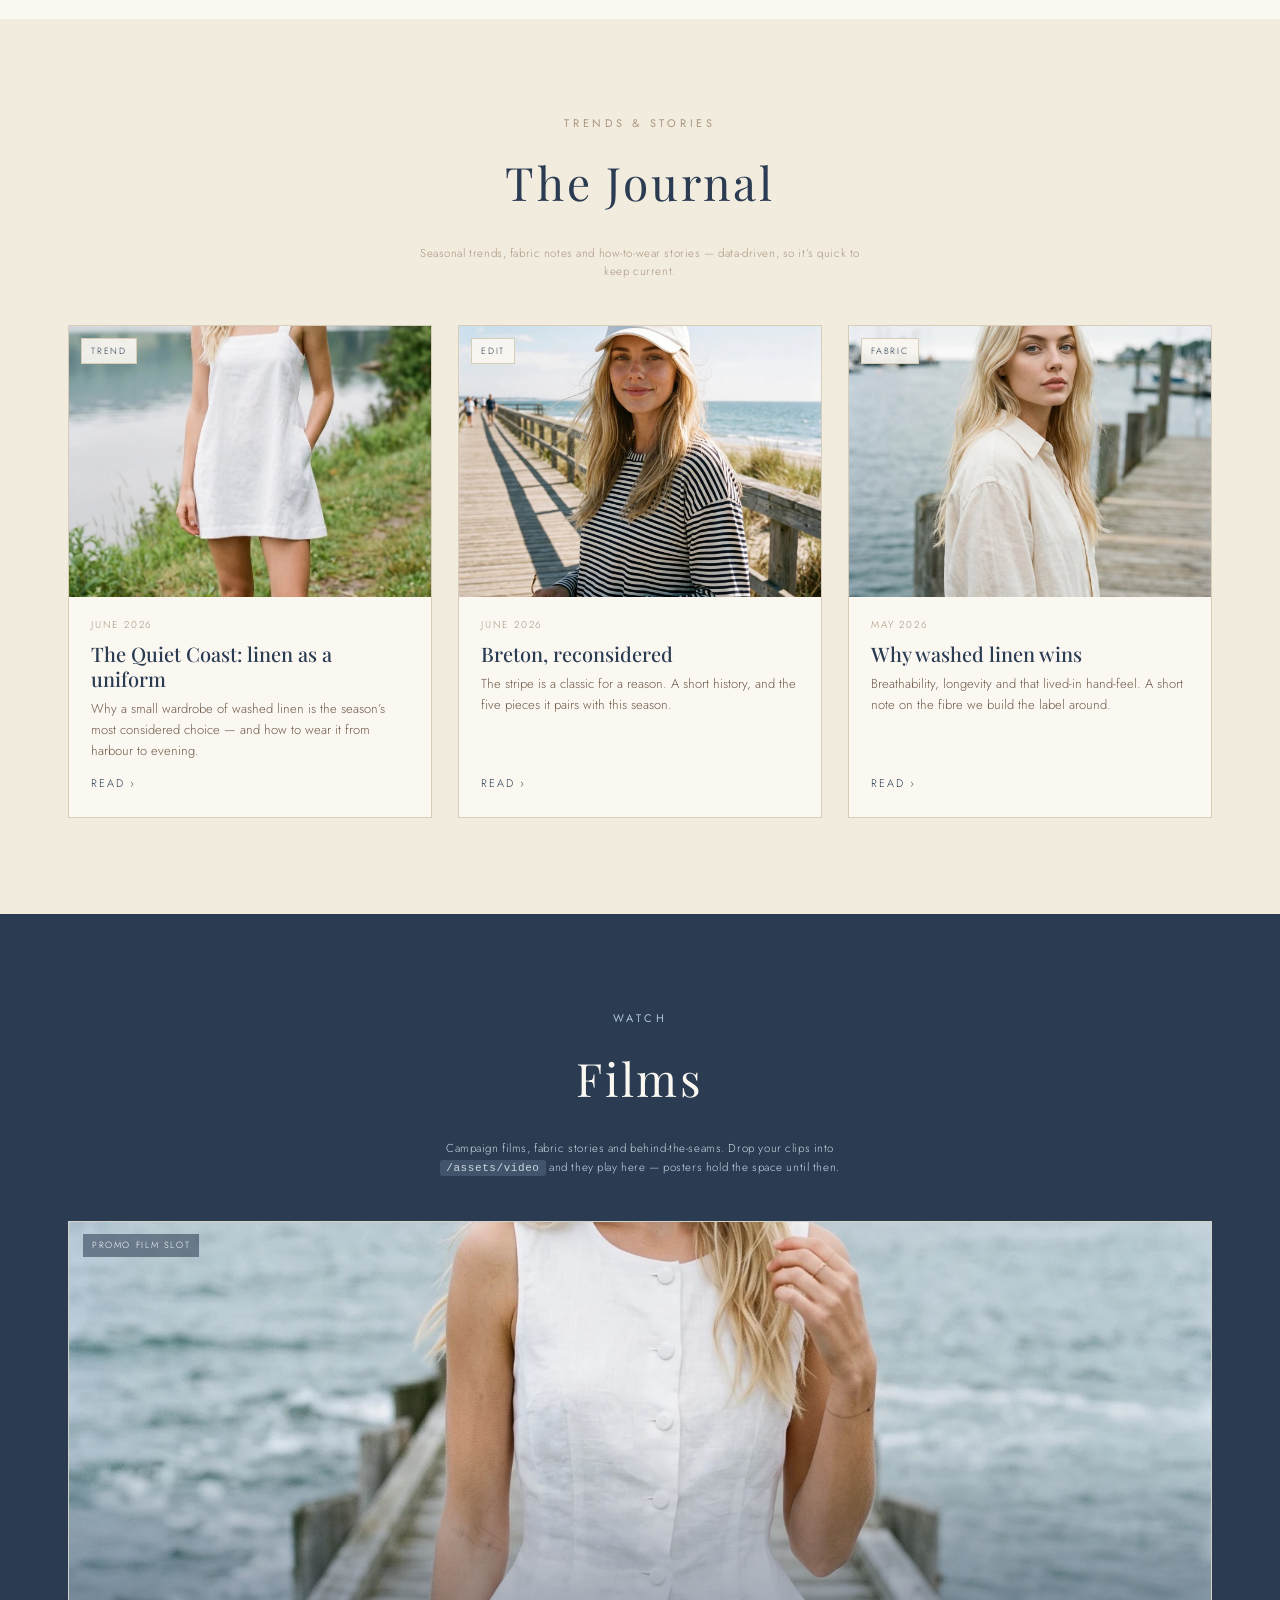
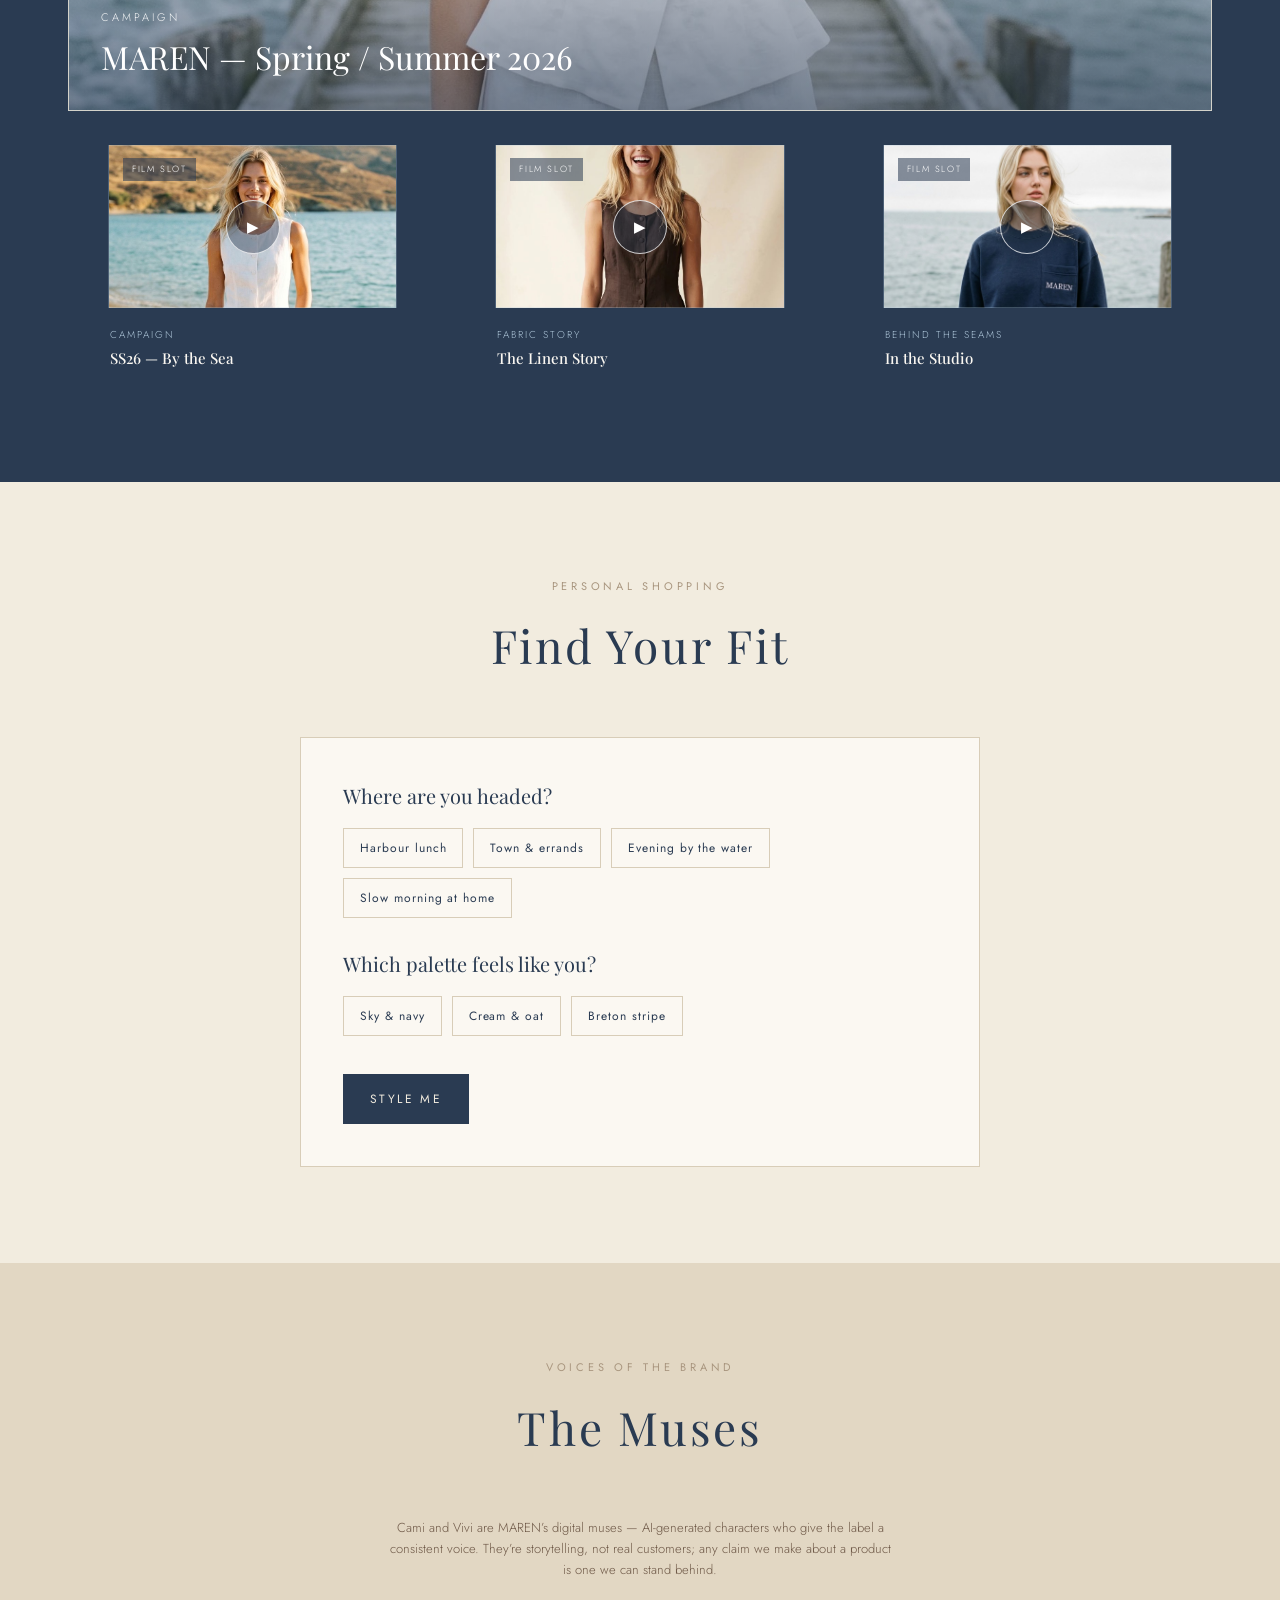
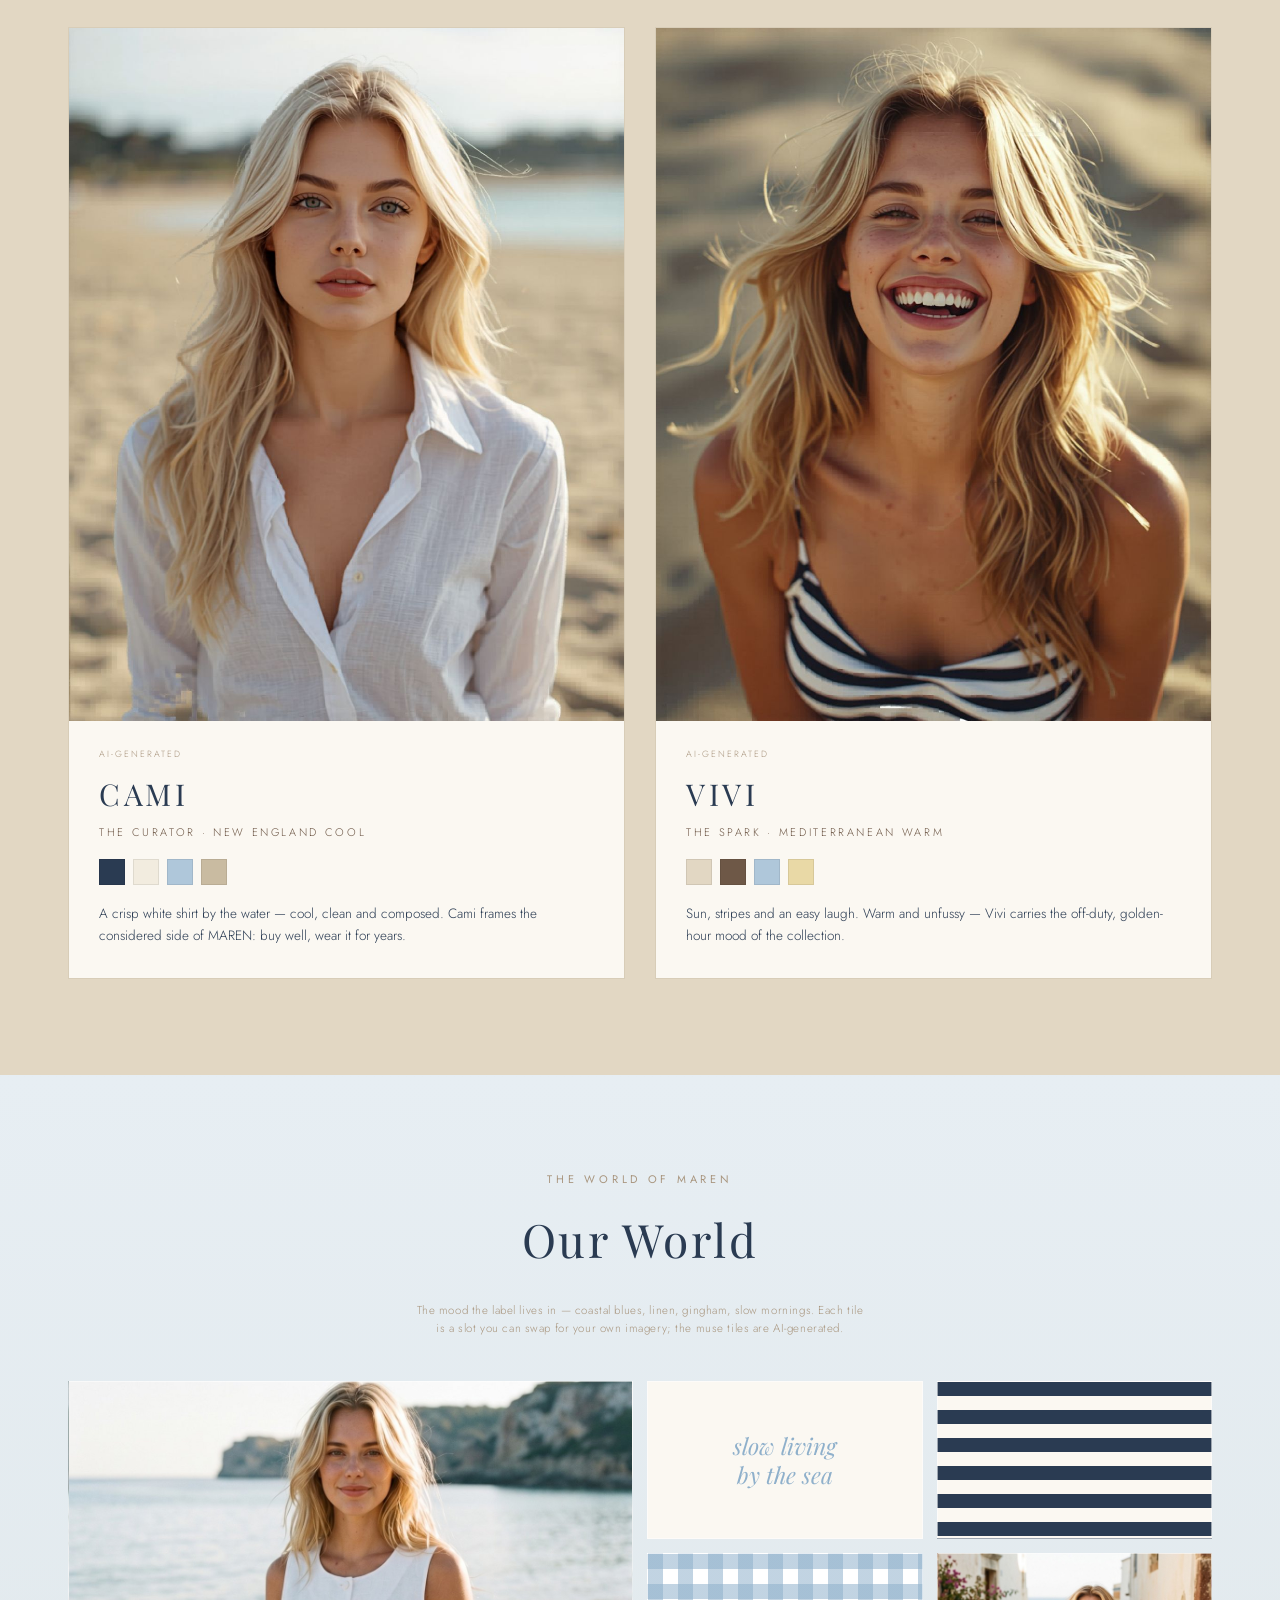
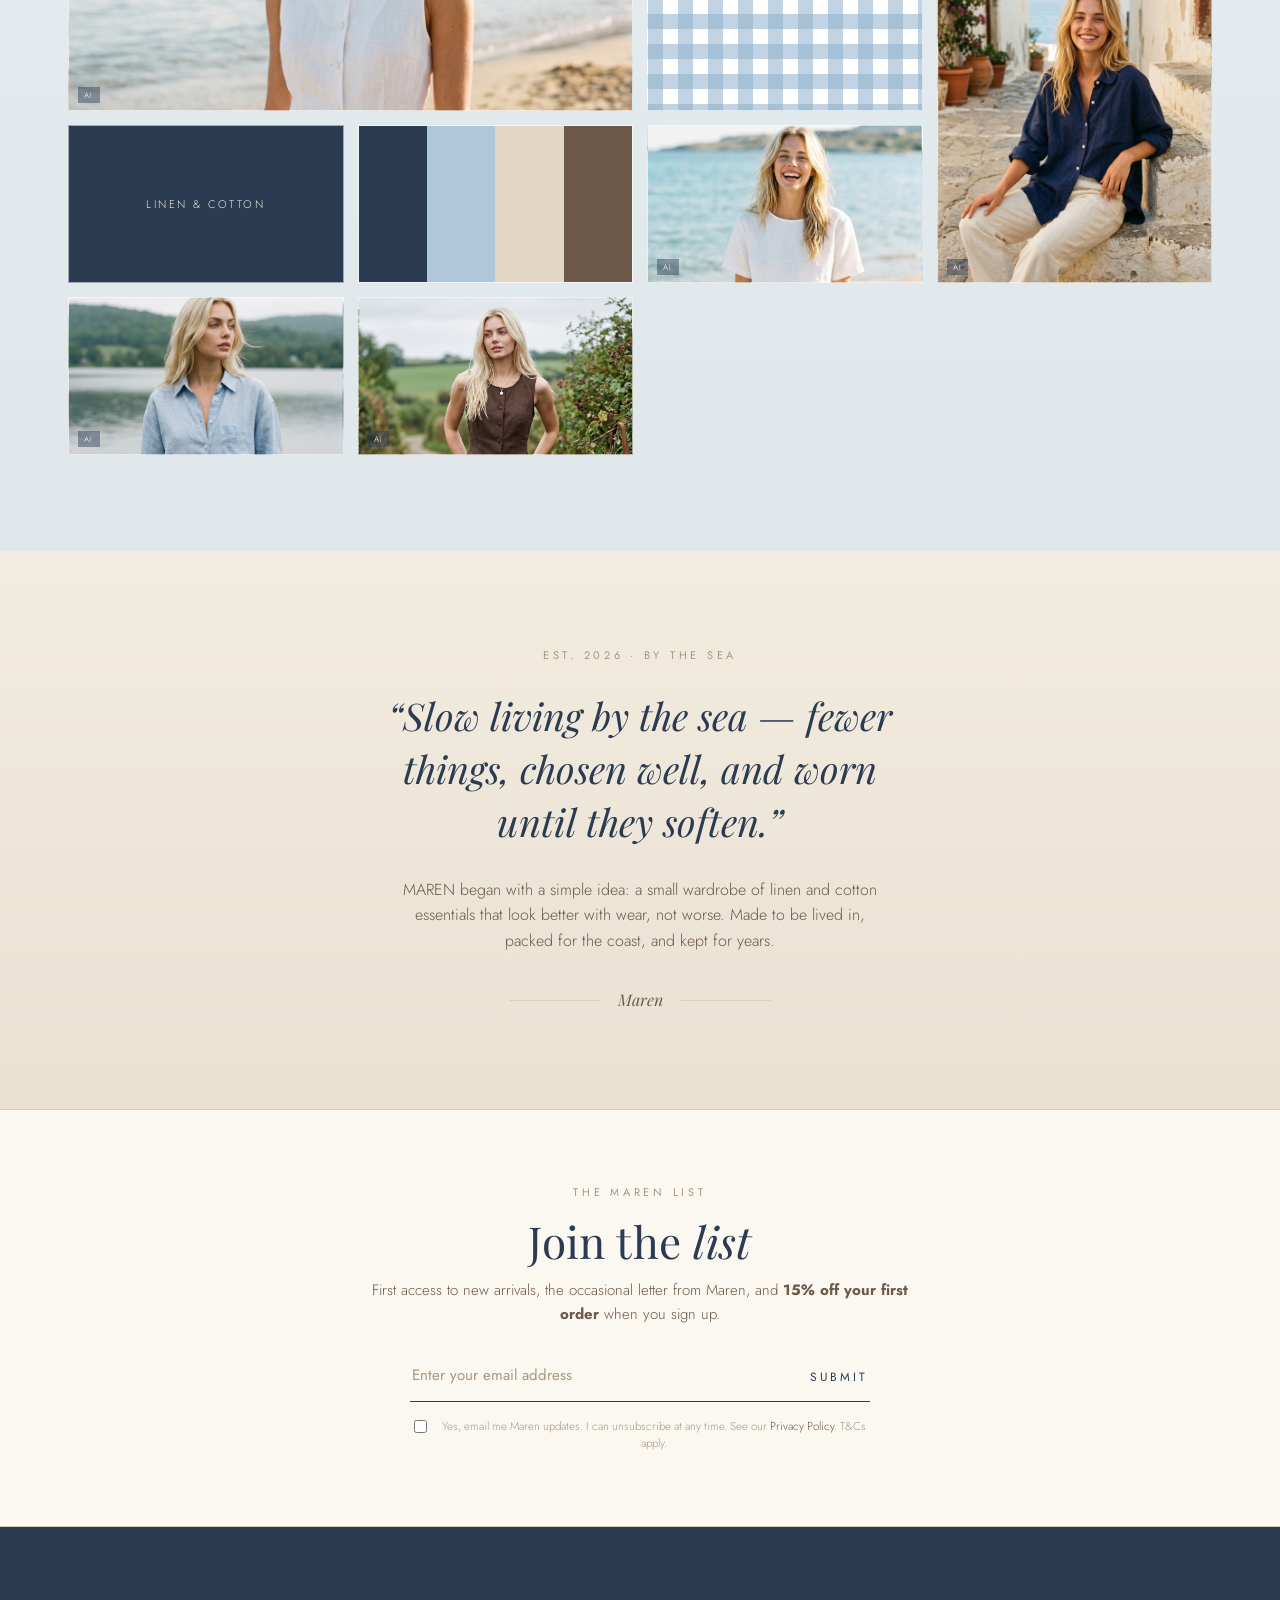
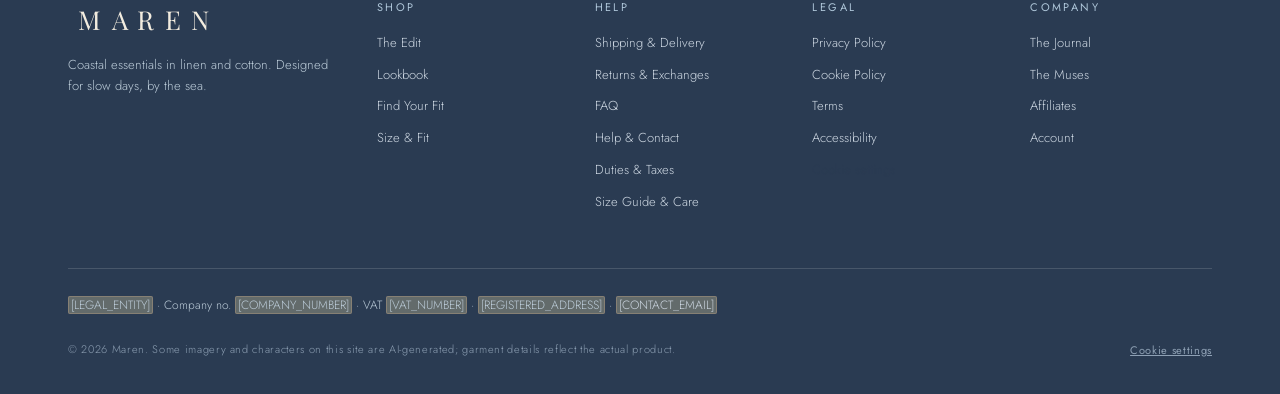
==== commit 34fac858: "Fix cookie modal hide; add a styled newsletter banner with 15% incentive - Fix: .cookie-modal{displa" ====
--- a/index.html
+++ b/index.html
@@ -8,7 +8,8 @@
 <link rel="preconnect" href="https://fonts.googleapis.com">
 <link rel="preconnect" href="https://fonts.gstatic.com" crossorigin>
 <link href="https://fonts.googleapis.com/css2?family=Playfair+Display:ital,wght@0,400;0,500;0,600;1,400;1,500&family=Jost:wght@300;400;500&display=swap" rel="stylesheet">
-<link rel="stylesheet" href="assets/css/styles.css?v=20260616b">
+<link rel="stylesheet" href="assets/css/styles.css?v=20260616c">
+<link rel="stylesheet" href="assets/css/pages.css?v=20260616c">
 </head>
 <body>
 
@@ -196,6 +197,20 @@
   </div>
 </section>
 
+<!-- ============ NEWSLETTER ============ -->
+<section class="nl-club" data-newsletter>
+  <div class="nl-club-in">
+    <span class="eyebrow">The Maren List</span>
+    <h2 class="nl-club-h">Join the <em>list</em></h2>
+    <p class="nl-club-sub">First access to new arrivals, the occasional letter from Maren, and <strong><span data-token="NEWSLETTER_INCENTIVE">[NEWSLETTER_INCENTIVE]</span></strong> when you sign up.</p>
+    <div class="nl-club-form">
+      <input class="nl-email" type="email" placeholder="Enter your email address" aria-label="Email address">
+      <button class="nl-join" type="button">Submit</button>
+    </div>
+    <label class="nl-consent-row nl-club-consent"><input type="checkbox" class="nl-consent"> <span>Yes, email me Maren updates. I can unsubscribe at any time. See our <a href="legal/privacy-policy/">Privacy Policy</a>. T&amp;Cs apply.</span></label>
+  </div>
+</section>
+
 <!-- ============ FOOTER ============ -->
 <footer>
   <div class="wrap">
@@ -203,11 +218,6 @@
       <div class="foot-brand">
         <div class="fm">MAREN</div>
         <p>Coastal essentials in linen and cotton. Designed for slow days, by the sea.</p>
-        <div class="news" data-newsletter>
-          <p class="nl-line">Sign up for early access, new arrivals and the occasional letter from Maren. You can unsubscribe at any time. See our <a href="legal/privacy-policy/">Privacy Policy</a>.</p>
-          <div class="nl-row"><input class="nl-email" type="email" placeholder="Your email" aria-label="Email for newsletter"><button class="nl-join" type="button">Join</button></div>
-          <label class="nl-consent-row"><input type="checkbox" class="nl-consent"> <span>Yes, please email me Maren updates. I have read the Privacy Policy.</span></label>
-        </div>
       </div>
       <div class="foot-col">
         <h5>Shop</h5>
--- a/assets/css/pages.css
+++ b/assets/css/pages.css
@@ -0,0 +1,144 @@
+/* ============================================================
+   MAREN — supporting / legal page styles
+   Uses the brand tokens from styles.css. Presentation only;
+   content lives in the page HTML so it ports to Shopify cleanly.
+   ============================================================ */
+
+.legal-body{background:var(--cream);color:var(--ink);}
+
+/* ---------- light page header ---------- */
+.lp-head{position:sticky;top:0;z-index:40;background:rgba(242,236,223,.92);
+  backdrop-filter:blur(10px);border-bottom:1px solid var(--line);}
+.lp-head-in{display:flex;align-items:center;justify-content:space-between;padding:16px 0;}
+.lp-back,.lp-help{font-size:11px;letter-spacing:.18em;text-transform:uppercase;color:var(--ink);text-decoration:none;}
+.lp-back:hover,.lp-help:hover{color:var(--clay);}
+.lp-logo{font-family:var(--serif);font-size:22px;letter-spacing:.42em;padding-left:.42em;color:var(--ink);text-decoration:none;}
+
+/* ---------- page + prose ---------- */
+.legal-page{max-width:760px;margin:0 auto;padding:56px 22px 96px;}
+.legal-page .eyebrow{display:block;margin-bottom:14px;}
+.prose h1{font-family:var(--serif);font-weight:400;font-size:clamp(30px,5vw,46px);line-height:1.1;margin:0 0 8px;}
+.prose .updated{color:var(--muted);font-size:13px;letter-spacing:.04em;margin:0 0 36px;}
+.prose .lead{font-family:var(--serif);font-style:italic;font-size:clamp(18px,2.4vw,22px);color:var(--clay);margin:0 0 32px;line-height:1.5;}
+.prose h2{font-family:var(--serif);font-weight:500;font-size:24px;margin:40px 0 12px;}
+.prose h3{font-size:13px;letter-spacing:.16em;text-transform:uppercase;color:var(--clay);margin:28px 0 8px;}
+.prose p{margin:0 0 16px;}
+.prose ul,.prose ol{margin:0 0 18px;padding-left:22px;}
+.prose li{margin:0 0 9px;}
+.prose a{color:var(--ink);text-decoration:underline;text-underline-offset:2px;}
+.prose a:hover{color:var(--clay);}
+.prose strong{font-weight:500;}
+.prose hr{border:none;border-top:1px solid var(--line);margin:38px 0;}
+.prose blockquote{margin:0 0 18px;padding:14px 18px;background:var(--cream-2);border-left:2px solid var(--sky);}
+.prose .note{font-size:13px;color:var(--muted);}
+
+/* callout for sections awaiting solicitor sign-off / placeholders */
+.prose .callout{background:var(--cream-2);border:1px solid var(--line);padding:16px 18px;margin:0 0 24px;font-size:14px;}
+.prose .callout strong{color:var(--clay);}
+
+/* tables (size guide) */
+.prose table{width:100%;border-collapse:collapse;margin:0 0 22px;font-size:14px;}
+.prose th,.prose td{border:1px solid var(--line);padding:9px 12px;text-align:left;}
+.prose thead th{background:var(--cream-2);font-weight:500;}
+
+/* definition-style FAQ */
+.faq-group{margin:0 0 30px;}
+.faq-item{border-bottom:1px solid var(--line);padding:14px 0;}
+.faq-item h4{margin:0 0 6px;font-size:15px;font-weight:500;}
+.faq-item p{margin:0;font-size:14px;color:var(--ink);}
+
+/* contact form (no more data than needed) */
+.lp-form{display:grid;gap:14px;max-width:520px;margin:8px 0 18px;}
+.lp-form label{display:block;font-size:12px;letter-spacing:.1em;text-transform:uppercase;color:var(--clay);margin:0 0 5px;}
+.lp-form input,.lp-form textarea{width:100%;box-sizing:border-box;padding:12px 14px;border:1px solid var(--line);
+  background:var(--cream-2);font-family:var(--sans);font-size:14px;color:var(--ink);}
+.lp-form textarea{min-height:120px;resize:vertical;}
+
+/* missing config tokens stay obvious on light and dark backgrounds */
+.token-missing{background:rgba(233,217,166,.30);box-shadow:0 0 0 1px rgba(169,150,127,.5) inset;
+  border-radius:2px;padding:0 3px;}
+
+/* ---------- footer additions (reuses footer styles from styles.css) ---------- */
+.foot-id{font-size:12px;color:#bcccd9;margin:26px 0 0;line-height:1.7;}
+.foot-id a{color:#cdd7e2;}
+.foot-link-btn,.foot-cookie{background:none;border:none;padding:0;font-family:var(--sans);
+  font-size:inherit;letter-spacing:inherit;color:inherit;cursor:pointer;text-align:left;}
+.foot-col .foot-link-btn{display:block;font-size:13px;color:var(--ink);opacity:.8;margin-top:2px;}
+.foot-col .foot-link-btn:hover{opacity:1;text-decoration:underline;}
+.foot-cookie{text-decoration:underline;}
+
+/* newsletter consent */
+.news[data-newsletter] .nl-line{font-size:12.5px;color:var(--muted);line-height:1.6;margin:0 0 10px;}
+.nl-row{display:flex;gap:8px;}
+.nl-row .nl-email{flex:1;min-width:0;padding:11px 12px;border:1px solid var(--line);background:var(--cream-2);
+  font-family:var(--sans);font-size:13px;color:var(--ink);}
+.nl-row .nl-join{padding:11px 18px;border:1px solid var(--ink);background:var(--ink);color:var(--cream);
+  font-size:11px;letter-spacing:.18em;text-transform:uppercase;cursor:pointer;}
+.nl-consent-row{display:flex;gap:8px;align-items:flex-start;margin-top:10px;font-size:12px;color:var(--muted);line-height:1.5;}
+.nl-consent-row input{margin-top:2px;}
+
+/* ---------- newsletter club banner ---------- */
+.nl-club{background:var(--cream-2);border-top:1px solid var(--line);border-bottom:1px solid var(--line);
+  padding:74px 0;text-align:center;}
+.nl-club-in{max-width:600px;margin:0 auto;padding:0 22px;}
+.nl-club .eyebrow{display:block;margin-bottom:16px;}
+.nl-club-h{font-family:var(--serif);font-weight:400;font-size:clamp(28px,4.6vw,44px);line-height:1.05;
+  margin:0 0 14px;letter-spacing:.01em;}
+.nl-club-h em{font-style:italic;}
+.nl-club-sub{font-size:15px;color:var(--clay);margin:0 0 32px;line-height:1.6;}
+.nl-club-form{display:flex;align-items:flex-end;gap:16px;max-width:460px;margin:0 auto;
+  border-bottom:1px solid var(--ink);padding-bottom:9px;}
+.nl-club-form .nl-email{flex:1;min-width:0;border:none;background:transparent;font-family:var(--sans);
+  font-size:15px;color:var(--ink);padding:6px 2px;}
+.nl-club-form .nl-email::placeholder{color:var(--muted);}
+.nl-club-form .nl-email:focus{outline:none;}
+.nl-club-form .nl-join{background:none;border:none;font-family:var(--sans);font-size:12px;letter-spacing:.24em;
+  text-transform:uppercase;color:var(--ink);cursor:pointer;padding:6px 2px;white-space:nowrap;transition:color .25s;}
+.nl-club-form .nl-join:hover{color:var(--clay);}
+.nl-club-consent{justify-content:center;max-width:460px;margin:16px auto 0;color:var(--muted);font-size:11.5px;}
+.nl-club-consent a{color:var(--clay);}
+
+/* ---------- cookie banner ---------- */
+.cookie-banner{position:fixed;left:0;right:0;bottom:0;z-index:400;background:var(--cream-2);
+  border-top:1px solid var(--line);box-shadow:0 -8px 30px rgba(42,59,82,.12);}
+.cb-inner{max-width:var(--maxw);margin:0 auto;padding:18px 22px;display:flex;gap:20px;align-items:center;
+  flex-wrap:wrap;justify-content:space-between;}
+.cb-text{margin:0;font-size:13px;color:var(--ink);max-width:62ch;line-height:1.6;}
+.cb-text a{color:var(--ink);}
+.cb-actions{display:flex;gap:10px;flex-wrap:wrap;}
+.cb-btn{font-family:var(--sans);font-size:11px;letter-spacing:.16em;text-transform:uppercase;
+  padding:12px 18px;border:1px solid var(--ink);background:var(--cream-2);color:var(--ink);cursor:pointer;
+  transition:background .25s,color .25s;}
+.cb-btn:hover{background:var(--ink);color:var(--cream);}
+@media(max-width:640px){ .cb-actions{width:100%;} .cb-btn{flex:1;text-align:center;} }
+
+/* ---------- cookie preference modal ---------- */
+.cookie-modal{position:fixed;inset:0;z-index:420;display:flex;align-items:center;justify-content:center;padding:20px;}
+.cookie-modal[hidden]{display:none;}
+.cm-overlay{position:absolute;inset:0;background:rgba(42,59,82,.45);}
+.cm-card{position:relative;background:var(--cream);max-width:560px;width:100%;max-height:88vh;overflow:auto;
+  padding:34px 32px;border:1px solid var(--line);box-shadow:0 24px 70px rgba(42,59,82,.3);}
+.cm-close{position:absolute;top:14px;right:16px;background:none;border:none;font-size:24px;color:var(--ink);cursor:pointer;line-height:1;}
+.cm-card h2{font-family:var(--serif);font-weight:500;font-size:24px;margin:0 0 10px;}
+.cm-intro{font-size:13.5px;color:var(--ink);margin:0 0 22px;line-height:1.6;}
+.cm-cat{border-top:1px solid var(--line);padding:16px 0;}
+.cm-cat-head{display:flex;align-items:center;justify-content:space-between;gap:12px;}
+.cm-cat-title{font-size:14px;font-weight:500;}
+.cm-cat-desc{margin:6px 0 0;font-size:13px;color:var(--muted);line-height:1.55;}
+.cm-always{font-size:11px;letter-spacing:.14em;text-transform:uppercase;color:var(--muted);}
+.cm-switch{position:relative;display:inline-block;width:42px;height:24px;flex:none;}
+.cm-switch input{opacity:0;width:0;height:0;}
+.cm-track{position:absolute;inset:0;background:var(--line);border-radius:24px;transition:background .25s;cursor:pointer;}
+.cm-track::before{content:"";position:absolute;width:18px;height:18px;left:3px;top:3px;background:var(--cream-2);
+  border-radius:50%;transition:transform .25s;}
+.cm-switch input:checked + .cm-track{background:var(--ink);}
+.cm-switch input:checked + .cm-track::before{transform:translateX(18px);}
+.cm-actions{display:flex;gap:10px;flex-wrap:wrap;margin:24px 0 6px;}
+.cm-actions .cb-btn{flex:1;text-align:center;min-width:120px;}
+.cm-version{font-size:11px;color:var(--muted);margin:14px 0 0;letter-spacing:.06em;}
+
+/* ---------- toast ---------- */
+.mc-toast{position:fixed;left:50%;bottom:26px;transform:translateX(-50%) translateY(20px);z-index:440;
+  background:var(--ink);color:var(--cream);padding:13px 20px;font-size:13px;letter-spacing:.02em;
+  opacity:0;pointer-events:none;transition:opacity .3s,transform .3s;max-width:90vw;text-align:center;}
+.mc-toast.show{opacity:1;transform:translateX(-50%) translateY(0);}
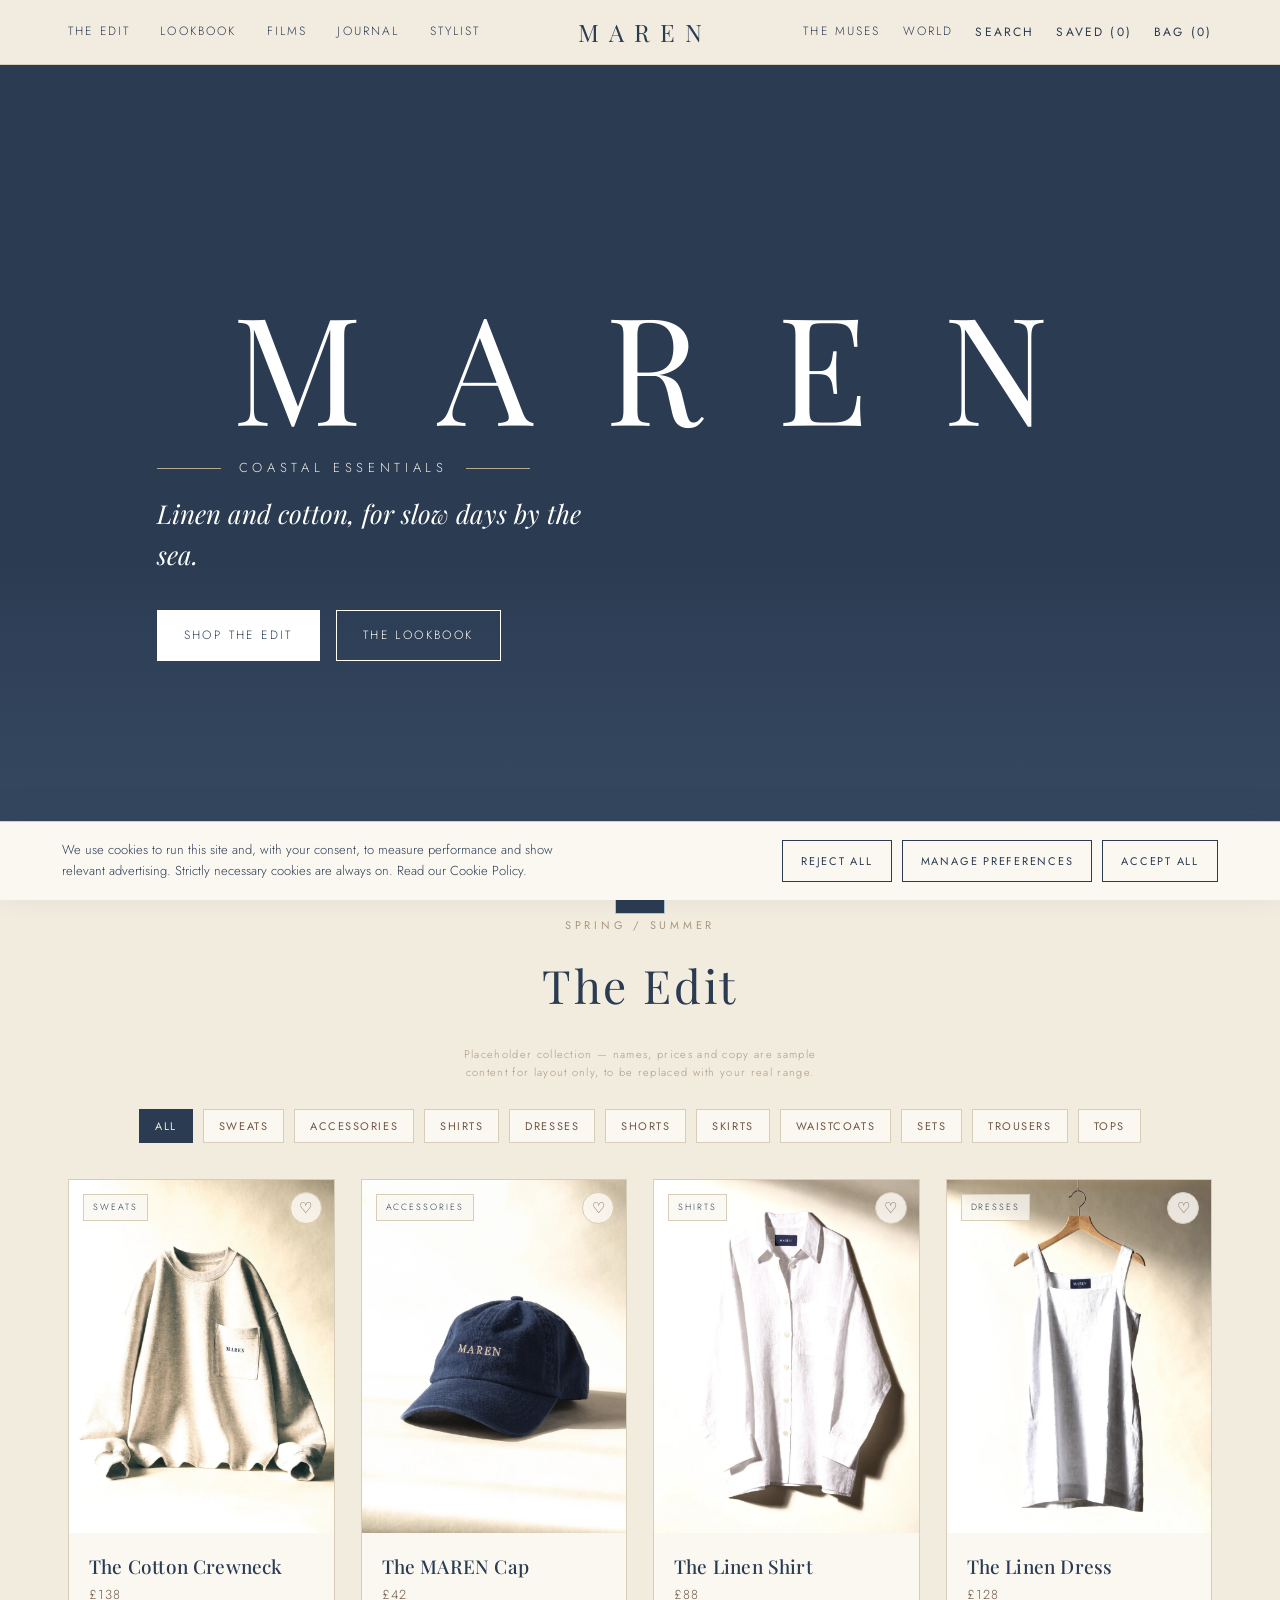
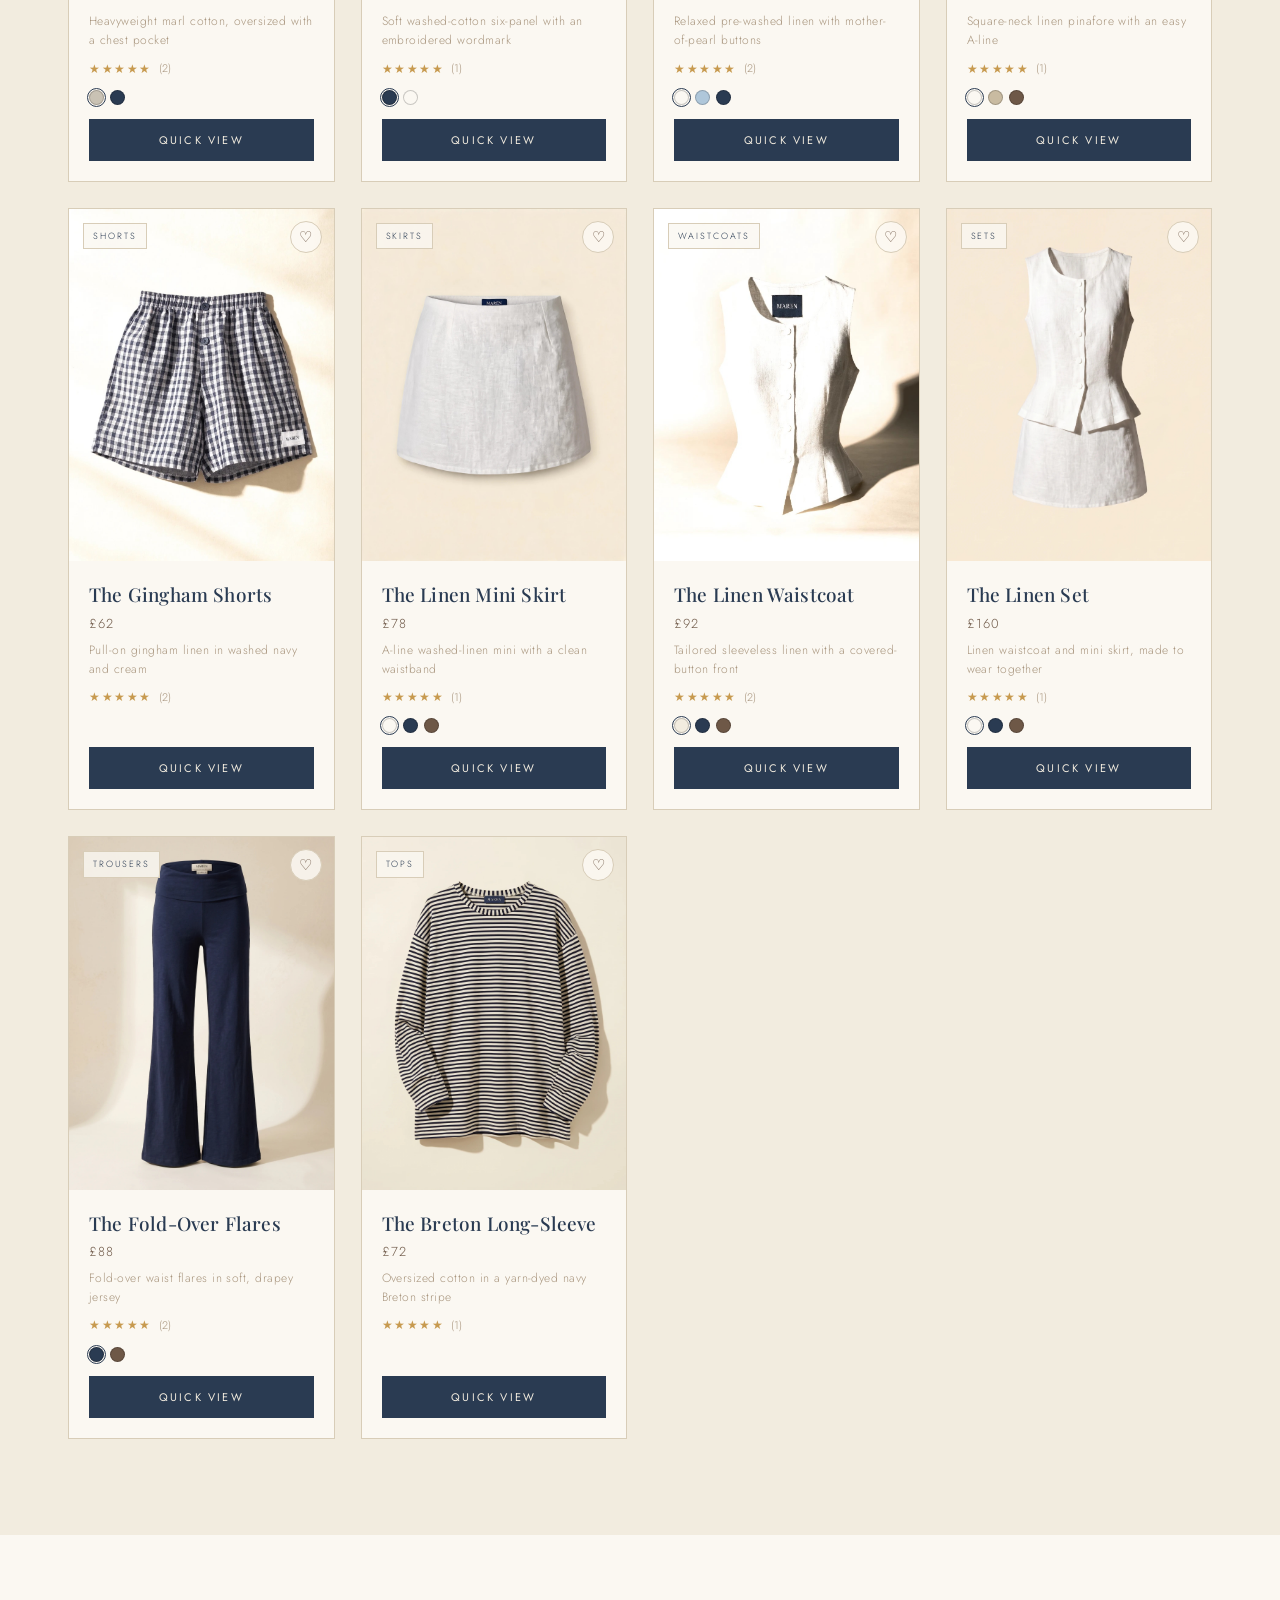
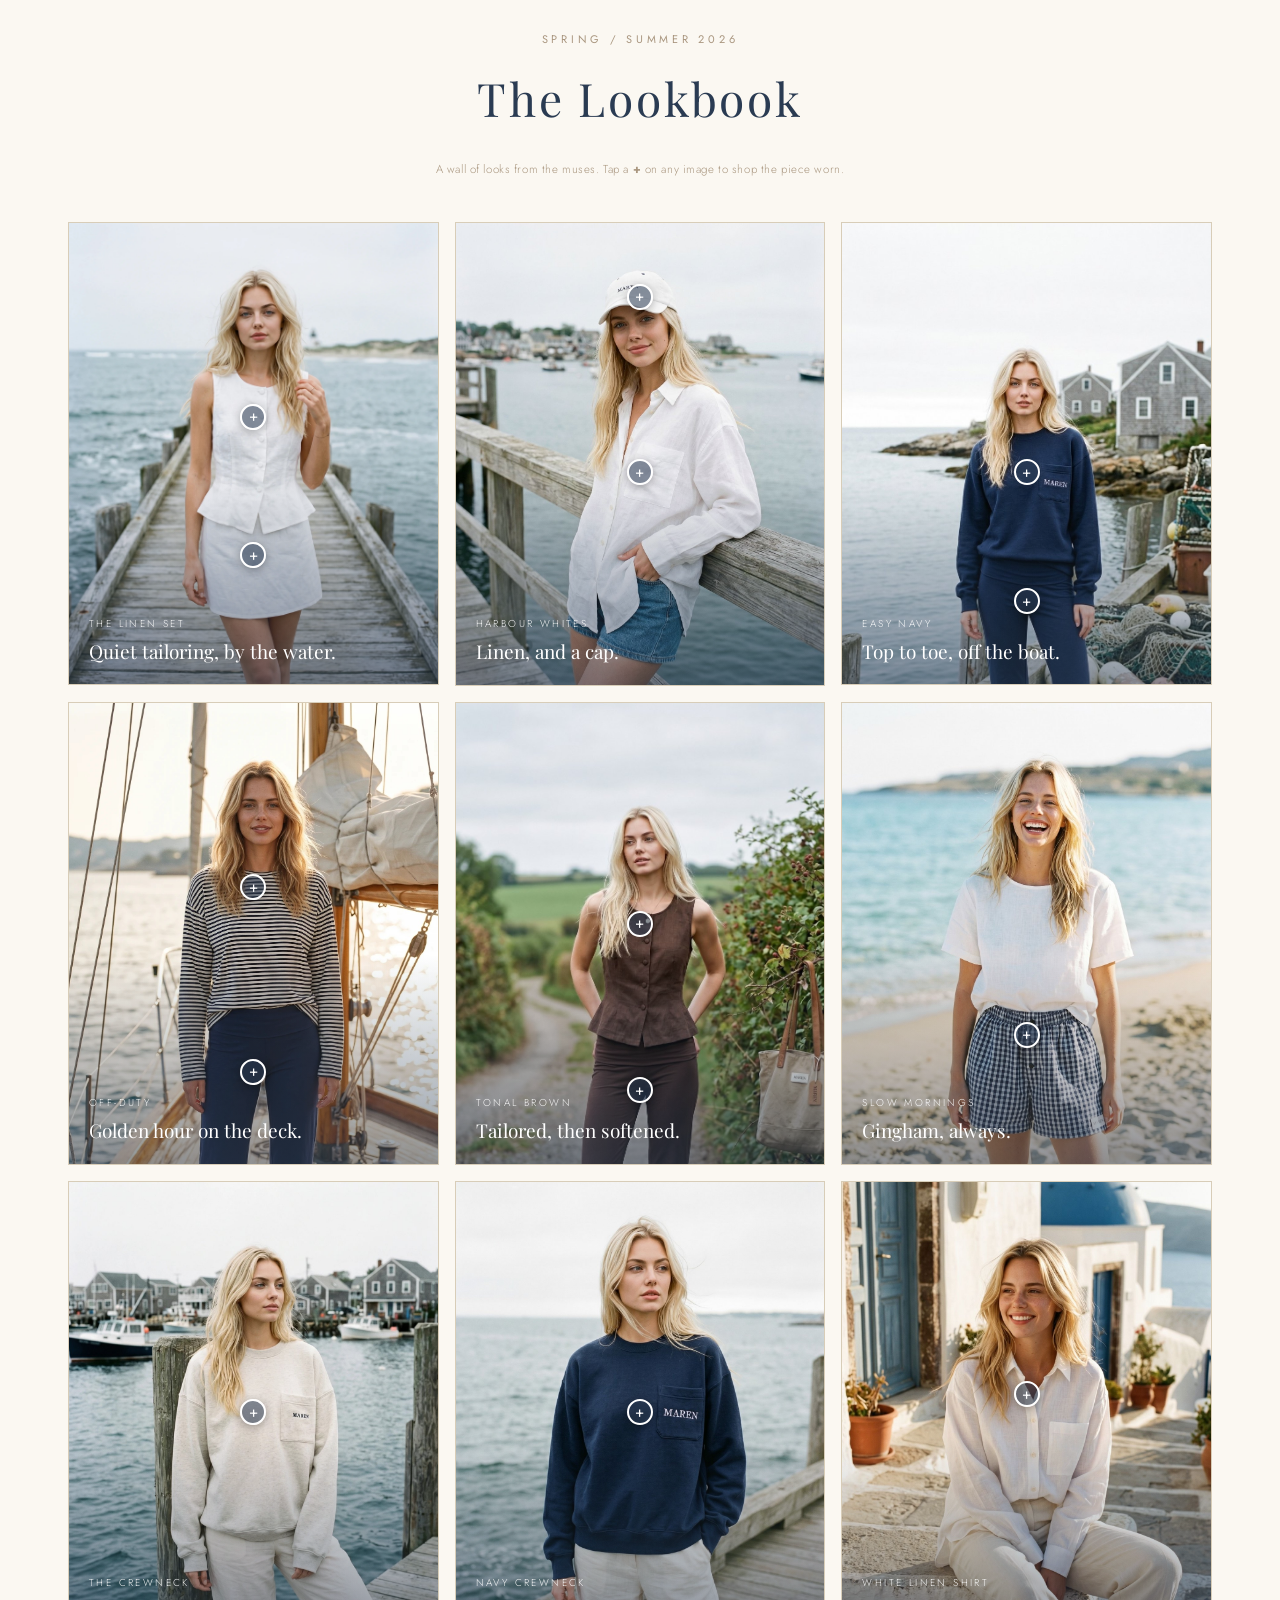
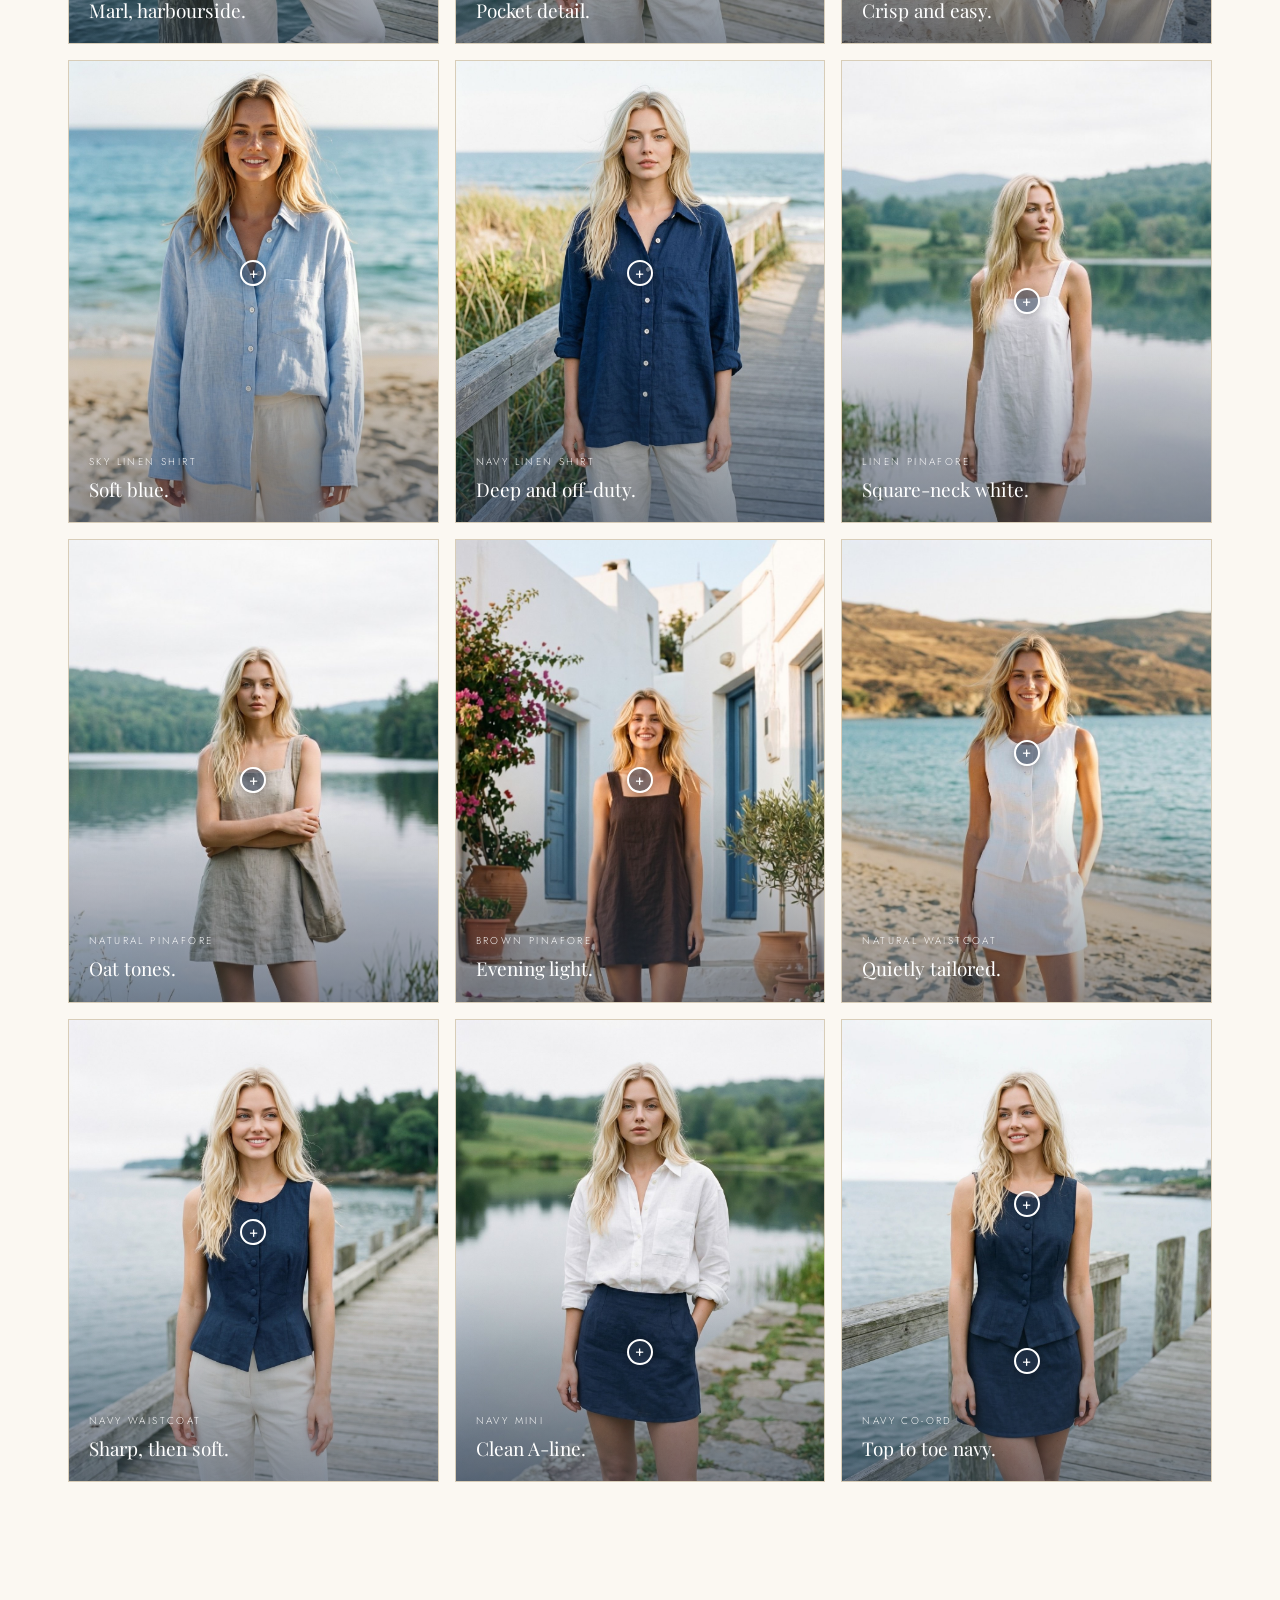
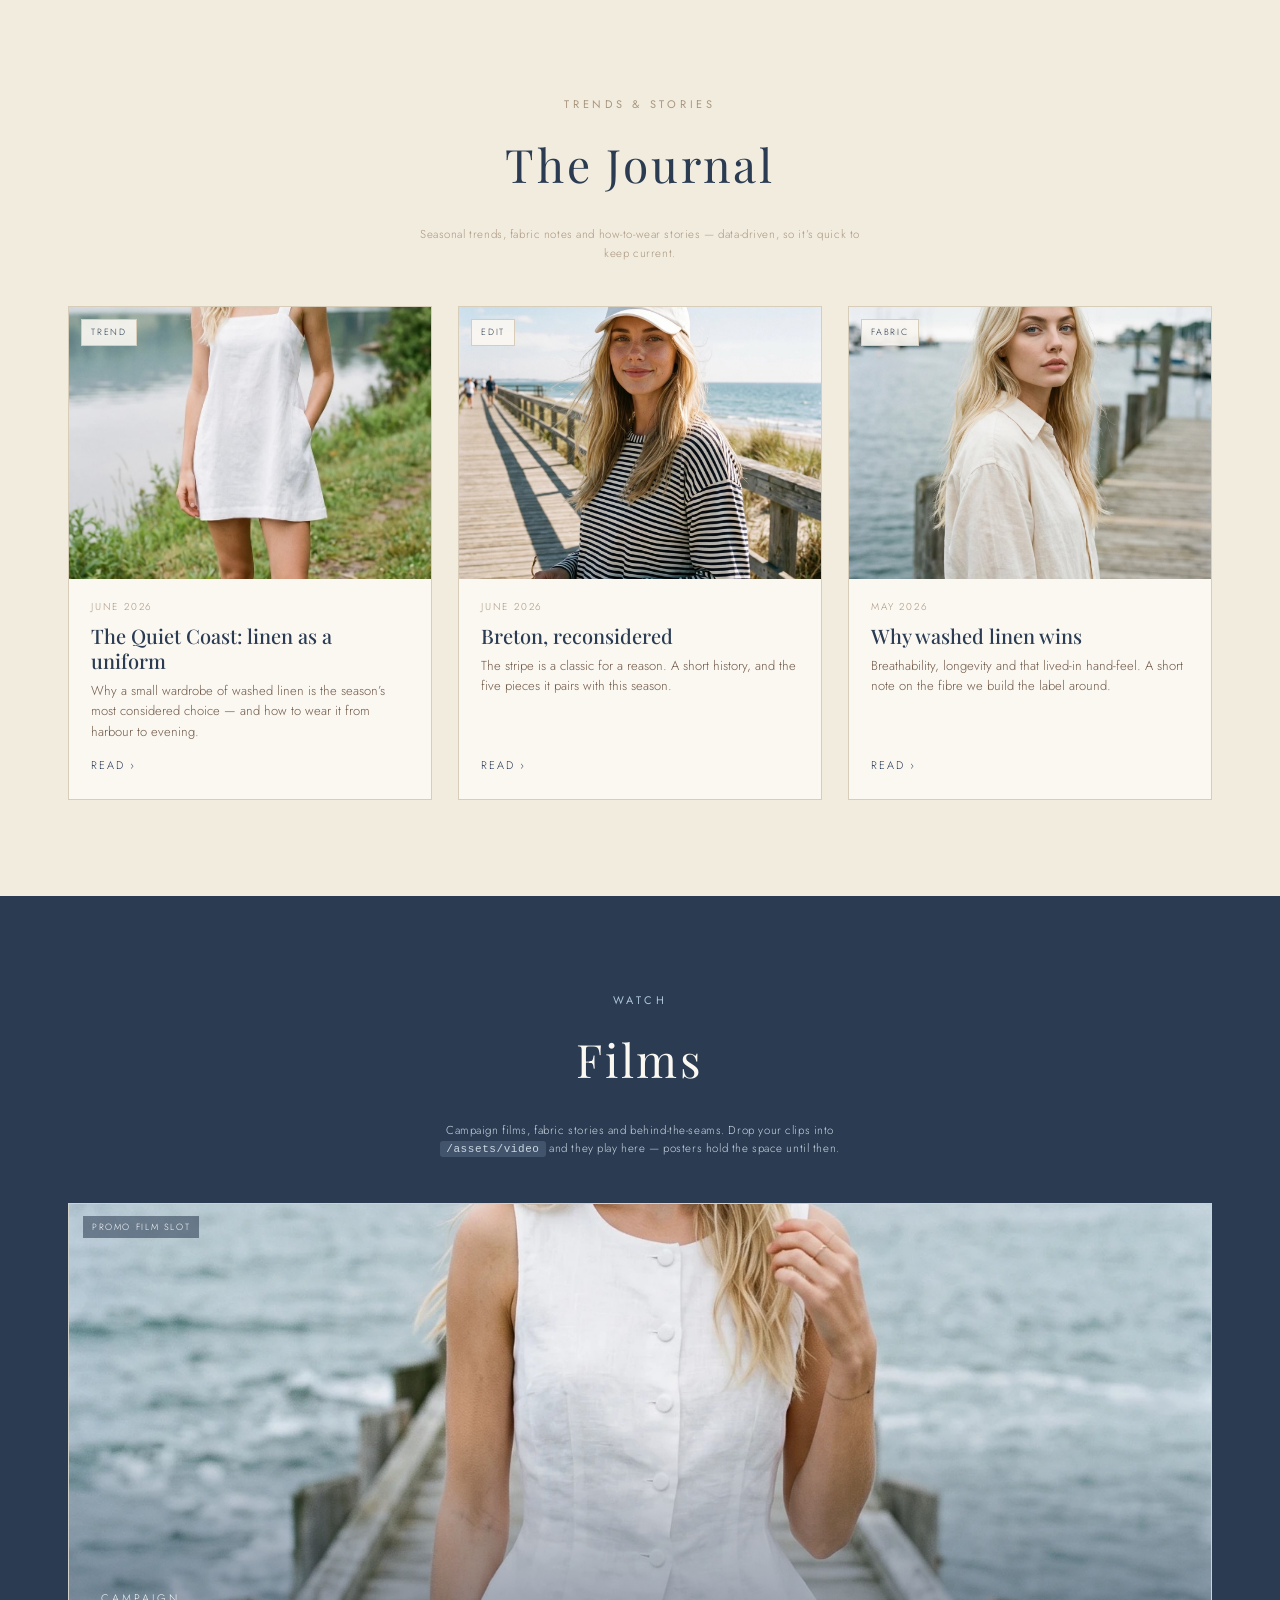
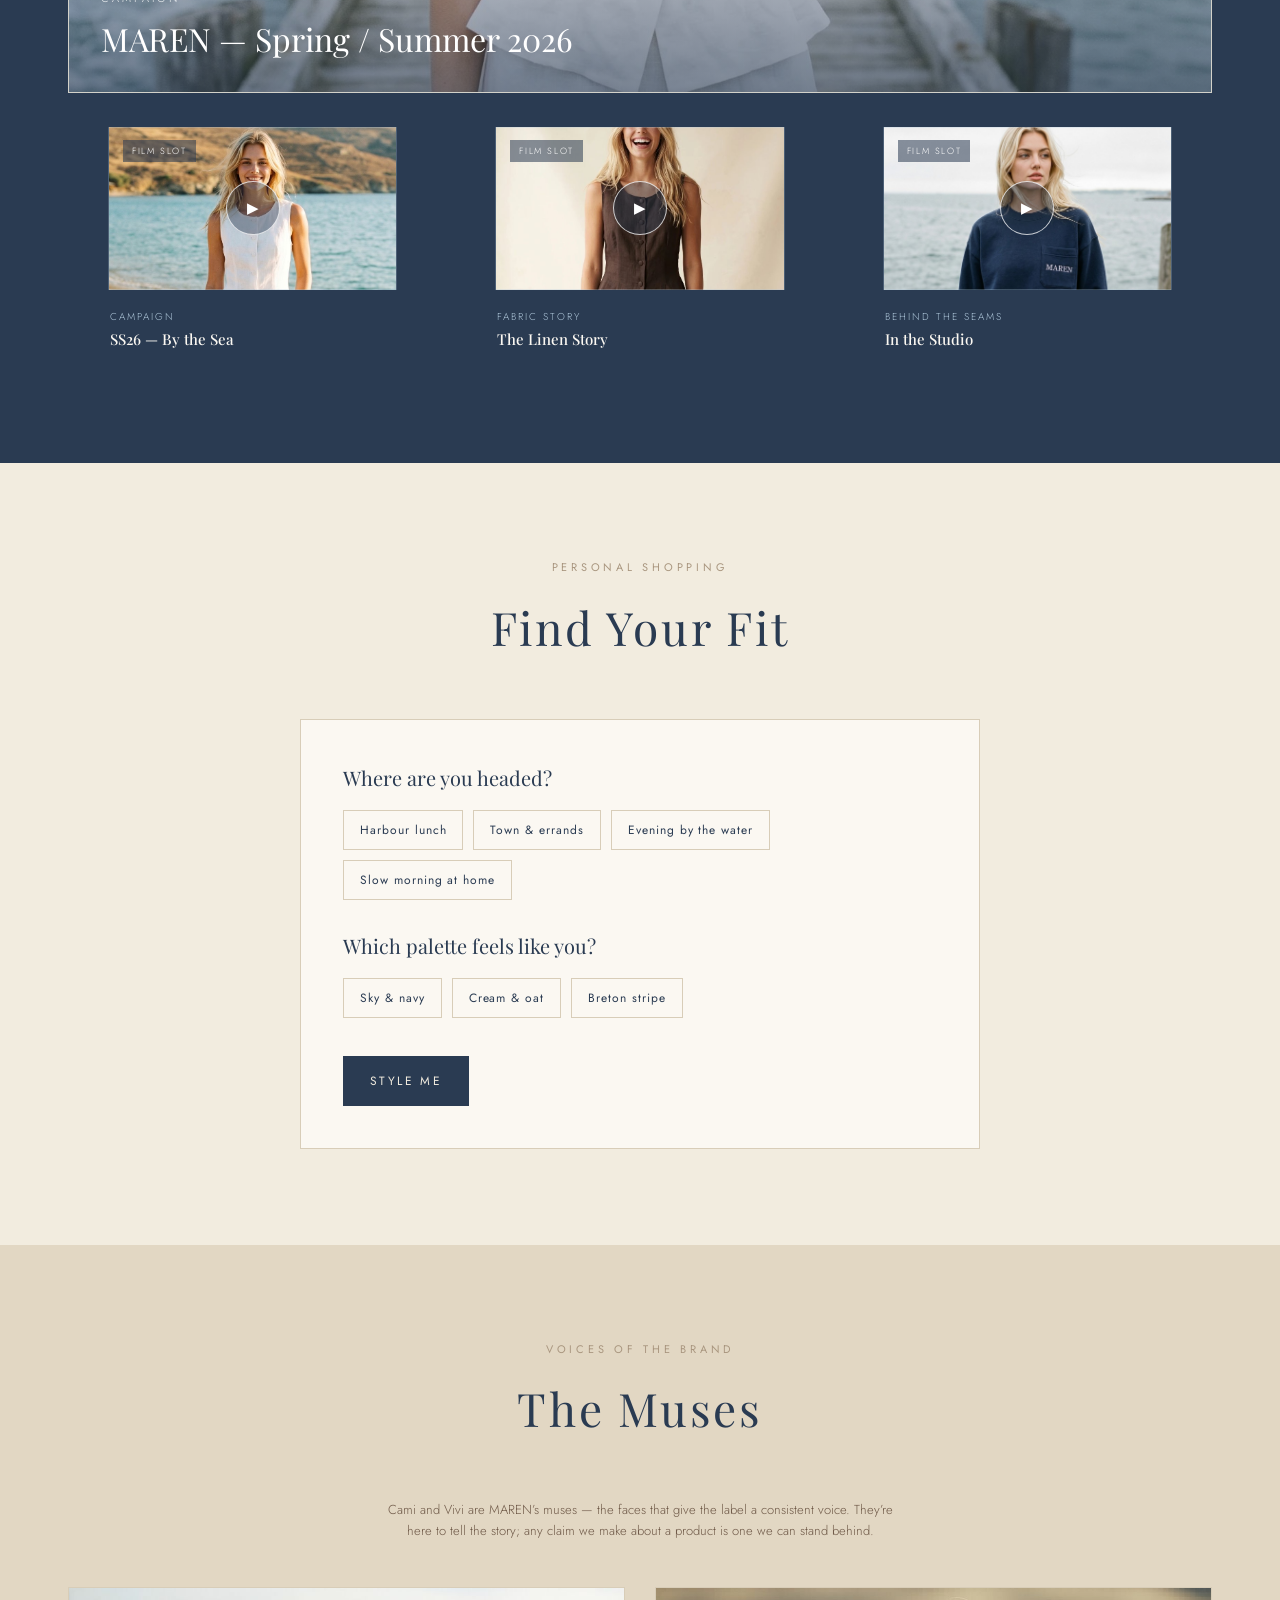
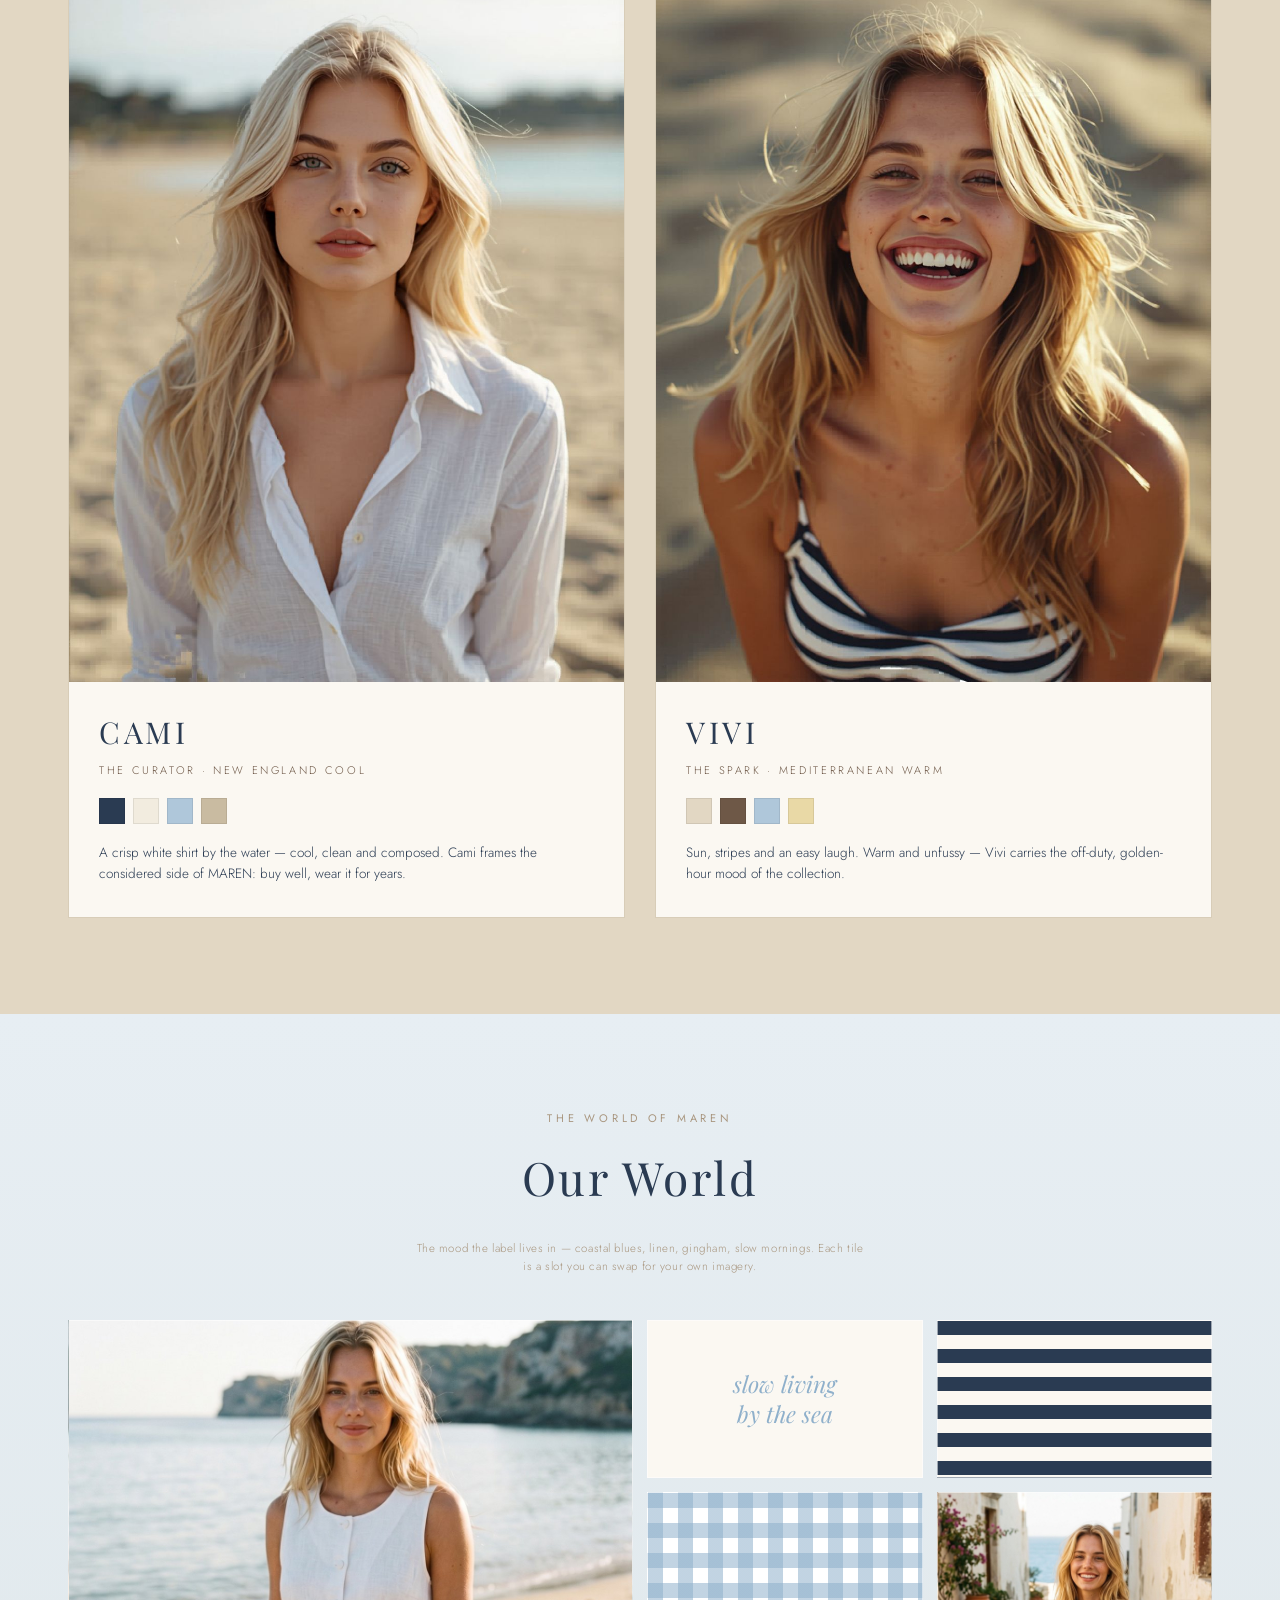
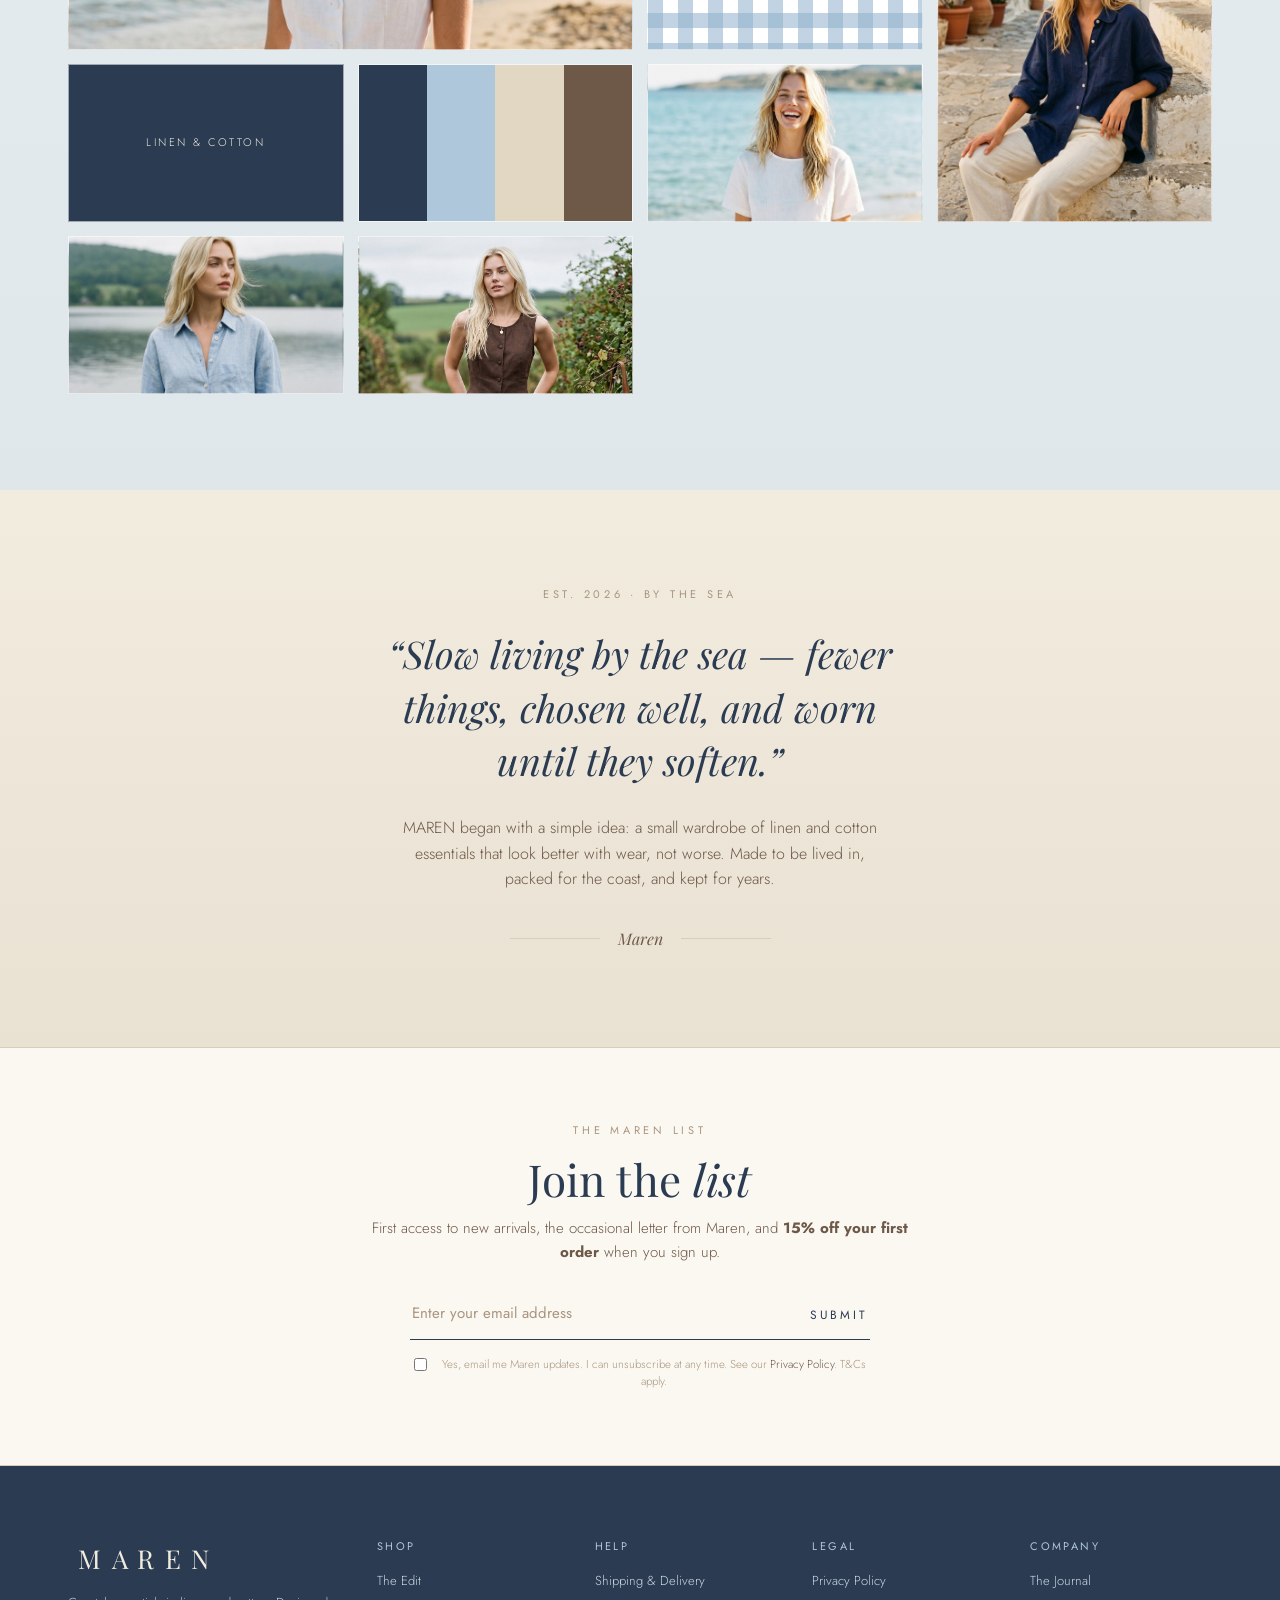
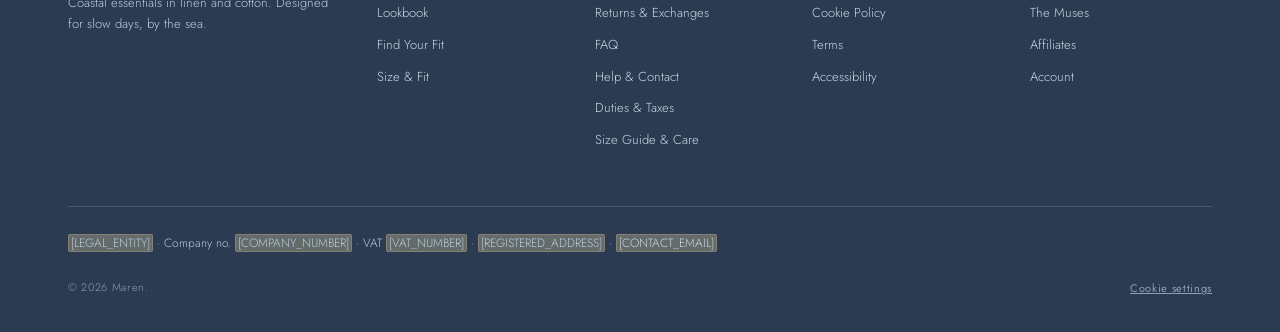
==== commit cb6c5318: "Remove AI references from the site - Drop 'AI-generated' badges (muse cards, World tiles, lookbook l" ====
--- a/index.html
+++ b/index.html
@@ -8,8 +8,8 @@
 <link rel="preconnect" href="https://fonts.googleapis.com">
 <link rel="preconnect" href="https://fonts.gstatic.com" crossorigin>
 <link href="https://fonts.googleapis.com/css2?family=Playfair+Display:ital,wght@0,400;0,500;0,600;1,400;1,500&family=Jost:wght@300;400;500&display=swap" rel="stylesheet">
-<link rel="stylesheet" href="assets/css/styles.css?v=20260616c">
-<link rel="stylesheet" href="assets/css/pages.css?v=20260616c">
+<link rel="stylesheet" href="assets/css/styles.css?v=20260616d">
+<link rel="stylesheet" href="assets/css/pages.css?v=20260616d">
 </head>
 <body>
 
@@ -71,7 +71,7 @@
 <section id="lookbook" class="lookbook">
   <div class="wrap">
     <div class="sec-head"><div class="eyebrow">Spring / Summer 2026</div><h2>The Lookbook</h2></div>
-    <p class="intro-line">A wall of looks from the muses. Tap a <strong>+</strong> on any image to shop the piece worn. Imagery is AI-generated.</p>
+    <p class="intro-line">A wall of looks from the muses. Tap a <strong>+</strong> on any image to shop the piece worn.</p>
 
     <!-- a wall of shoppable muse looks -->
     <div class="lb-grid" id="lb-looks"></div>
@@ -101,7 +101,7 @@
   </div>
 </section>
 
-<!-- ============ AI STYLIST ============ -->
+<!-- ============ STYLIST ============ -->
 <section id="stylist">
   <div class="wrap">
     <div class="sec-head">
@@ -141,12 +141,11 @@
       <div class="eyebrow">Voices of the brand</div>
       <h2>The Muses</h2>
     </div>
-    <p class="muse-disclose">Cami and Vivi are MAREN’s digital muses — AI-generated characters who give the label a consistent voice. They’re storytelling, not real customers; any claim we make about a product is one we can stand behind.</p>
+    <p class="muse-disclose">Cami and Vivi are MAREN’s muses — the faces that give the label a consistent voice. They’re here to tell the story; any claim we make about a product is one we can stand behind.</p>
     <div class="muse-grid">
       <article class="muse">
         <div class="muse-photo" style="background-image:var(--cami-img)"></div>
         <div class="muse-body">
-          <span class="ai">AI-generated</span>
           <h3>CAMI</h3>
           <div class="role">The Curator · New England cool</div>
           <div class="pal"><i style="background:#2A3B52"></i><i style="background:#F2ECDF"></i><i style="background:#AFC7DA"></i><i style="background:#C9BBA1"></i></div>
@@ -156,7 +155,6 @@
       <article class="muse">
         <div class="muse-photo" style="background-image:var(--vivi-img)"></div>
         <div class="muse-body">
-          <span class="ai">AI-generated</span>
           <h3>VIVI</h3>
           <div class="role">The Spark · Mediterranean warm</div>
           <div class="pal"><i style="background:#E2D7C3"></i><i style="background:#6E5847"></i><i style="background:#AFC7DA"></i><i style="background:#E9D9A6"></i></div>
@@ -171,18 +169,18 @@
 <section id="world" class="world">
   <div class="wrap">
     <div class="sec-head"><div class="eyebrow">The world of MAREN</div><h2>Our World</h2></div>
-    <p class="intro-line">The mood the label lives in &mdash; coastal blues, linen, gingham, slow mornings. Each tile is a slot you can swap for your own imagery; the muse tiles are AI-generated.</p>
+    <p class="intro-line">The mood the label lives in &mdash; coastal blues, linen, gingham, slow mornings. Each tile is a slot you can swap for your own imagery.</p>
     <div class="moodgrid">
-      <div class="tile big img" style="background-image:url('assets/muses/lib/world-1.jpg')"><span class="ai">AI</span></div>
+      <div class="tile big img" style="background-image:url('assets/muses/lib/world-1.jpg')"></div>
       <div class="tile script"><span>slow living<br>by the sea</span></div>
       <div class="tile stripe"></div>
       <div class="tile gingham"></div>
-      <div class="tile tall img" style="background-image:url('assets/muses/lib/world-2.jpg')"><span class="ai">AI</span></div>
+      <div class="tile tall img" style="background-image:url('assets/muses/lib/world-2.jpg')"></div>
       <div class="tile label"><span>Linen &amp; Cotton</span></div>
       <div class="tile pal"><i style="background:#2A3B52"></i><i style="background:#AFC7DA"></i><i style="background:#E2D7C3"></i><i style="background:#6E5847"></i></div>
-      <div class="tile img" style="background-image:url('assets/muses/lib/world-3.jpg')"><span class="ai">AI</span></div>
-      <div class="tile img" style="background-image:url('assets/muses/lib/world-4.jpg')"><span class="ai">AI</span></div>
-      <div class="tile img" style="background-image:url('assets/muses/lib/world-5.jpg')"><span class="ai">AI</span></div>
+      <div class="tile img" style="background-image:url('assets/muses/lib/world-3.jpg')"></div>
+      <div class="tile img" style="background-image:url('assets/muses/lib/world-4.jpg')"></div>
+      <div class="tile img" style="background-image:url('assets/muses/lib/world-5.jpg')"></div>
     </div>
   </div>
 </section>
@@ -250,7 +248,7 @@
       <a data-token-mail="CONTACT_EMAIL">[CONTACT_EMAIL]</a>
     </p>
     <div class="foot-bottom">
-      <span>© 2026 Maren. Some imagery and characters on this site are AI-generated; garment details reflect the actual product.</span>
+      <span>© 2026 Maren.</span>
       <button type="button" class="foot-cookie" data-cc="open">Cookie settings</button>
     </div>
   </div>
@@ -316,8 +314,8 @@
 
 <div class="toast" id="toast"></div>
 
-<script src="assets/js/app.js?v=20260616b"></script>
-<script src="assets/js/site-config.js?v=20260616b"></script>
-<script src="assets/js/maren-consent.js?v=20260616b"></script>
+<script src="assets/js/app.js?v=20260616d"></script>
+<script src="assets/js/site-config.js?v=20260616d"></script>
+<script src="assets/js/maren-consent.js?v=20260616d"></script>
 </body>
 </html>
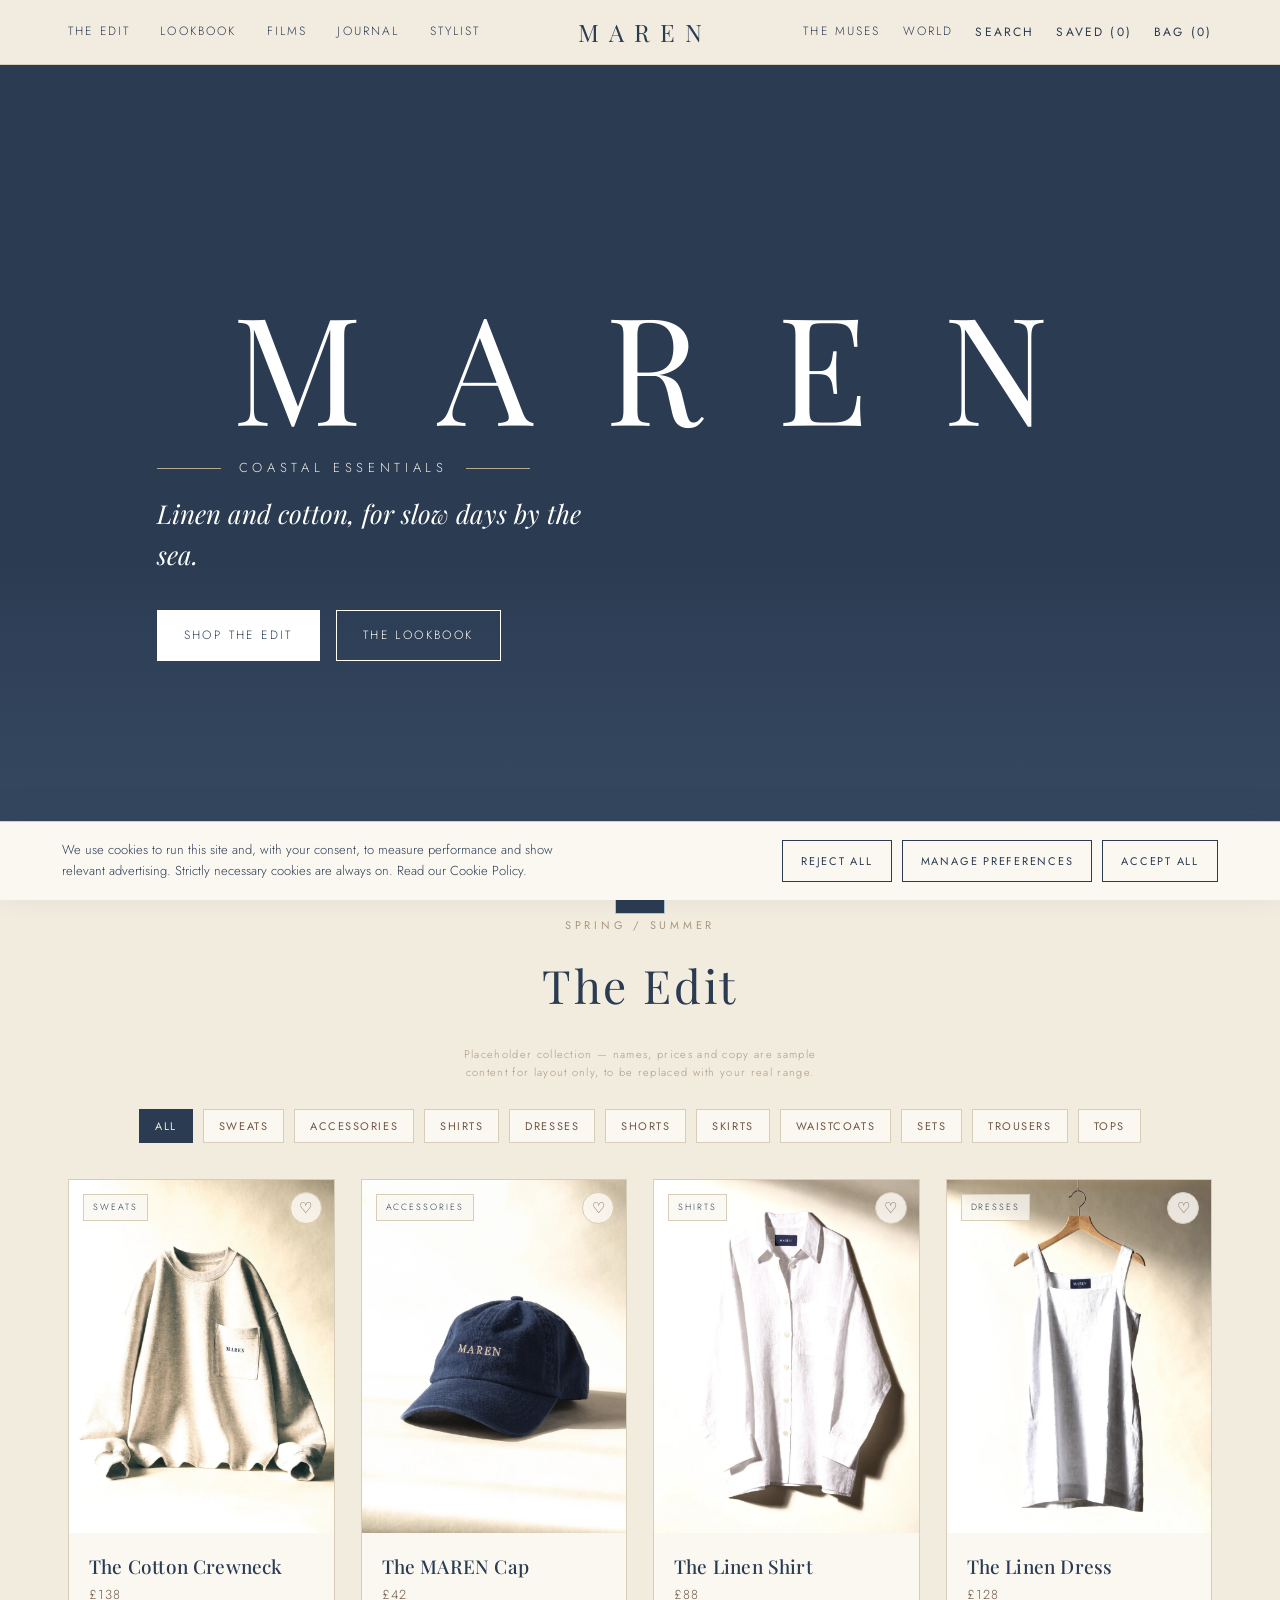
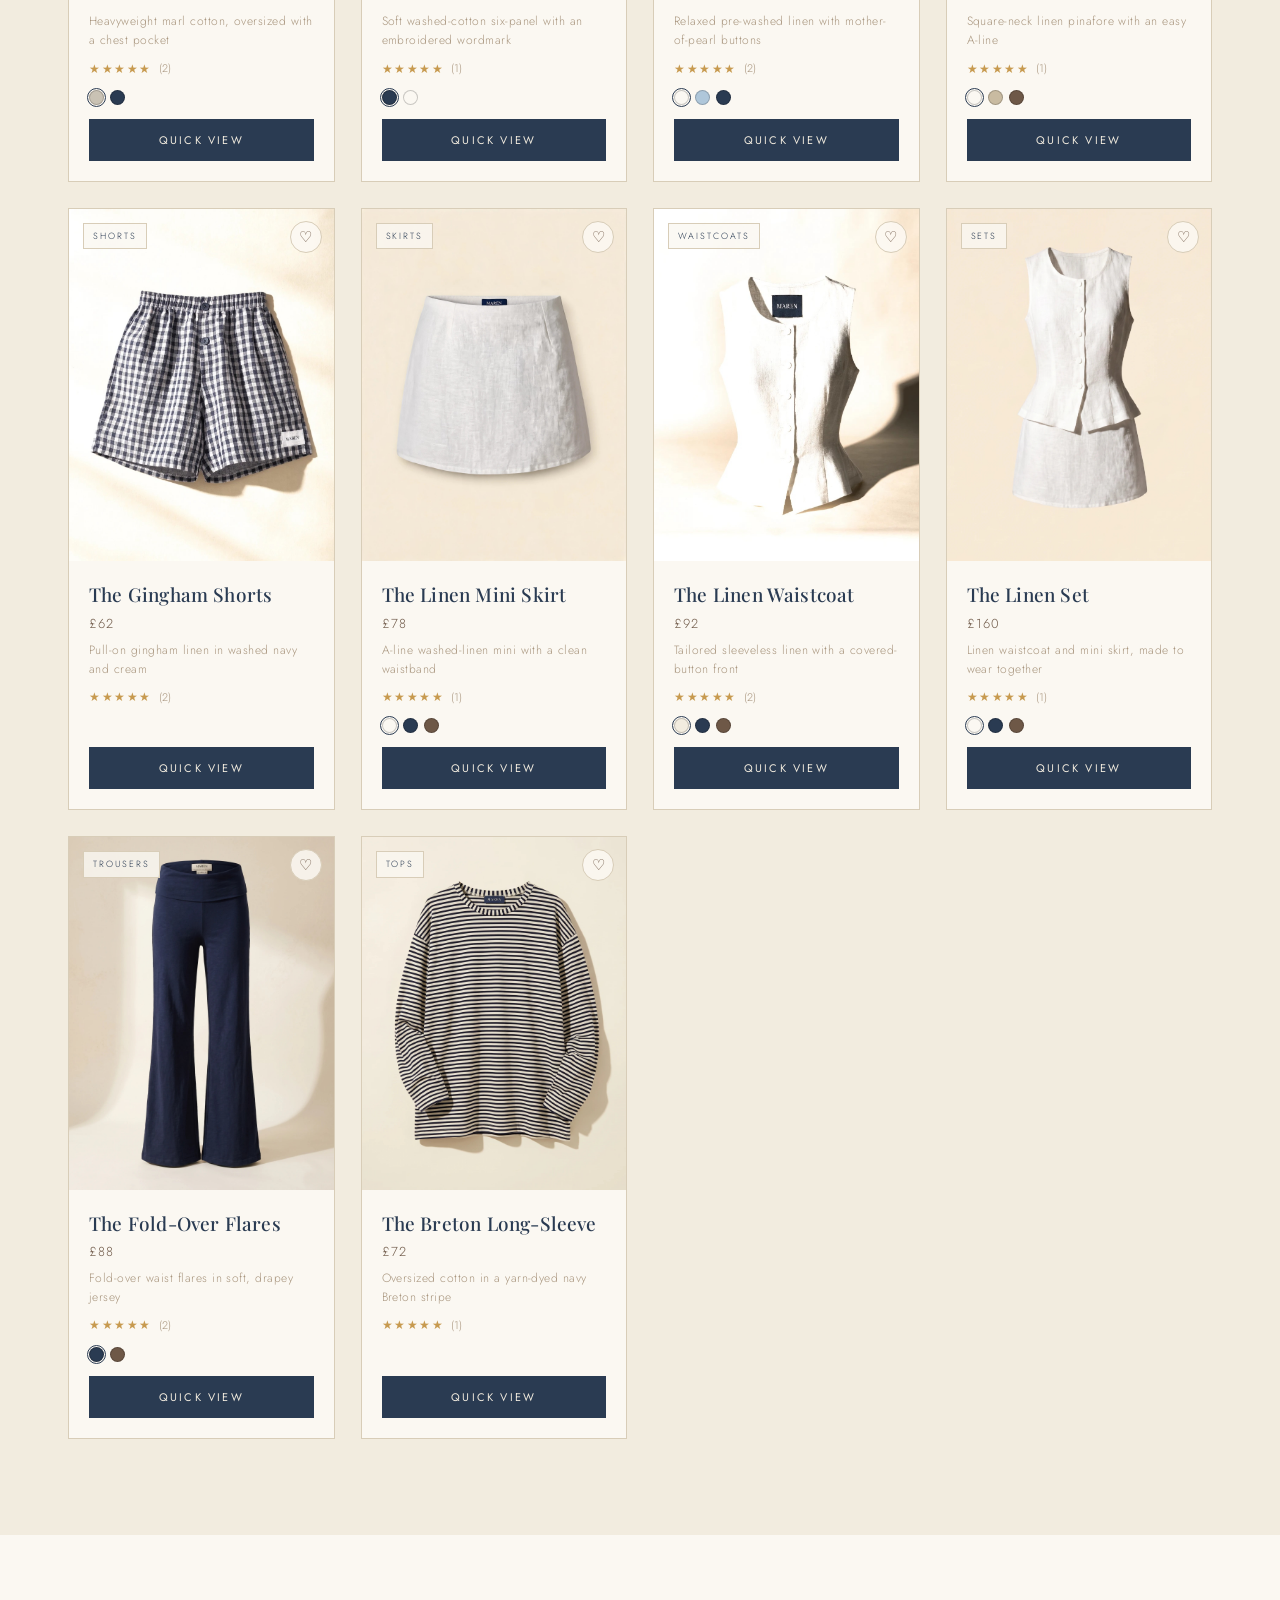
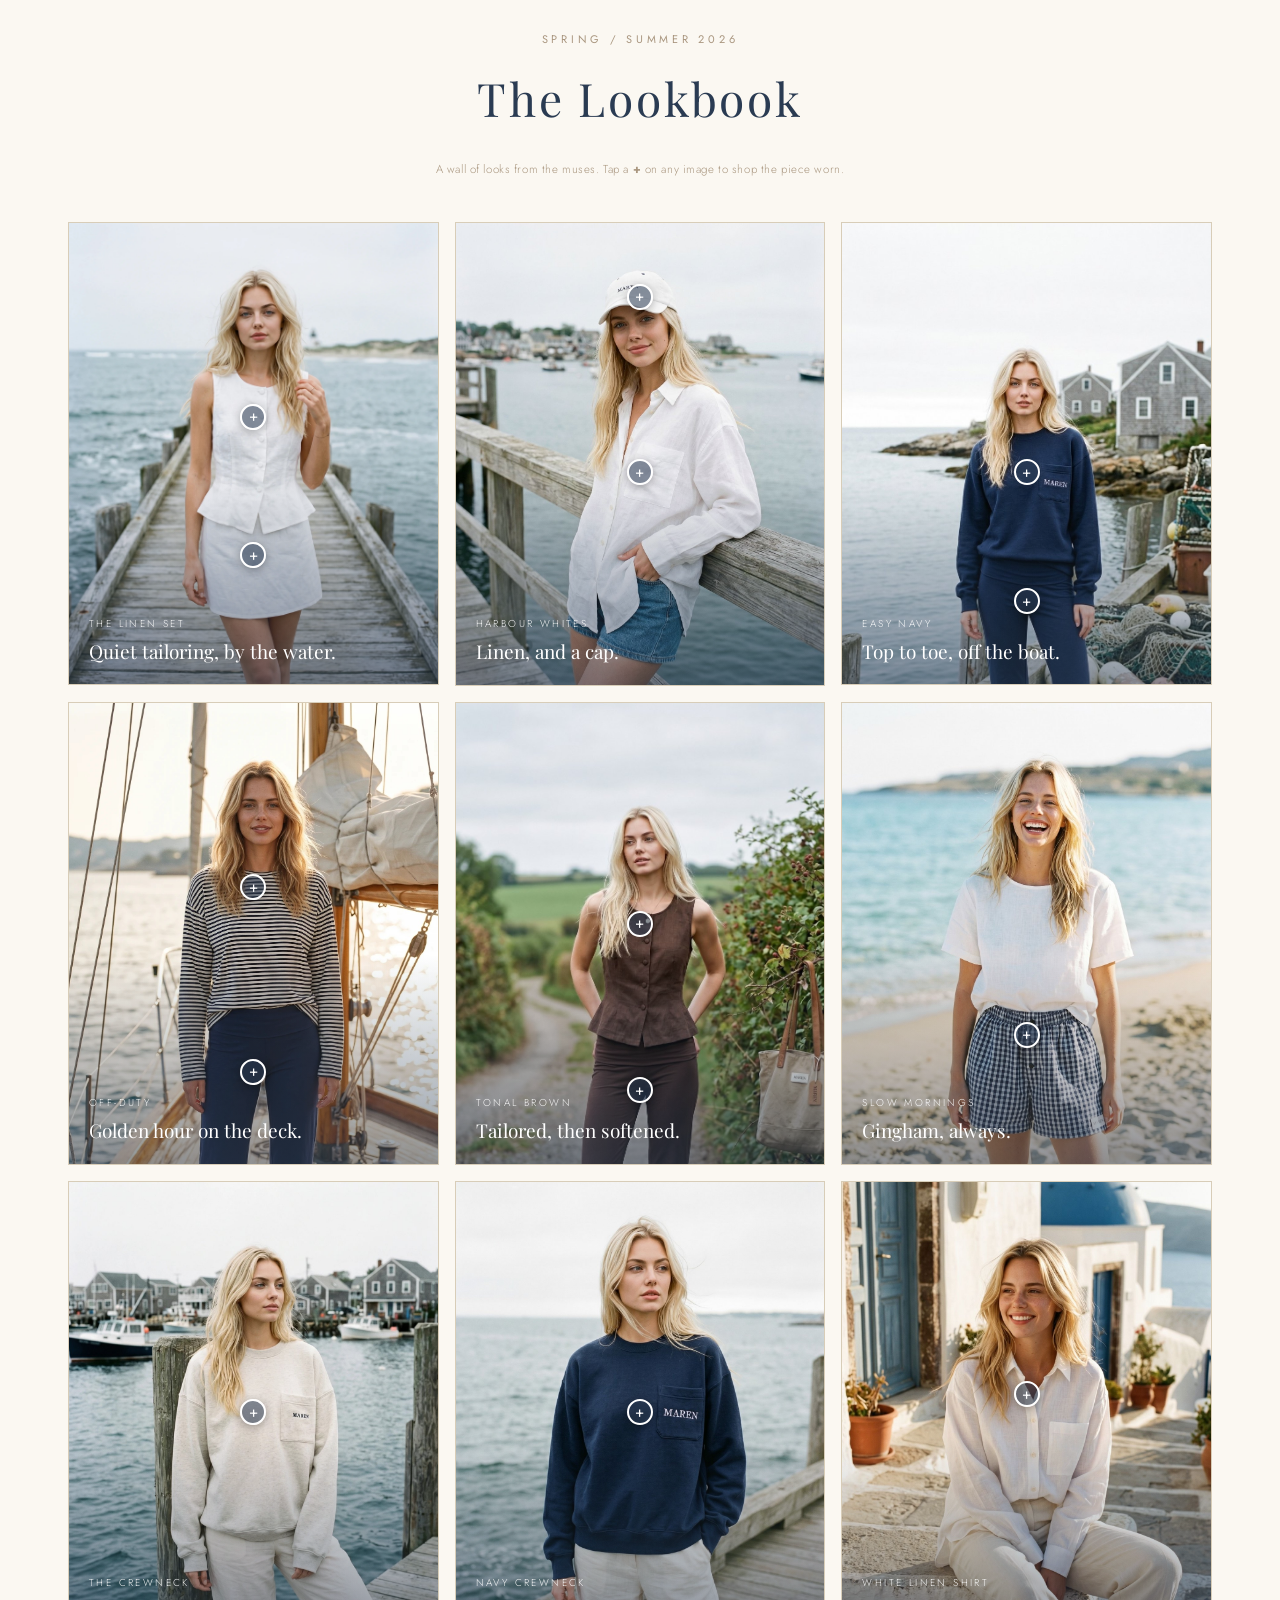
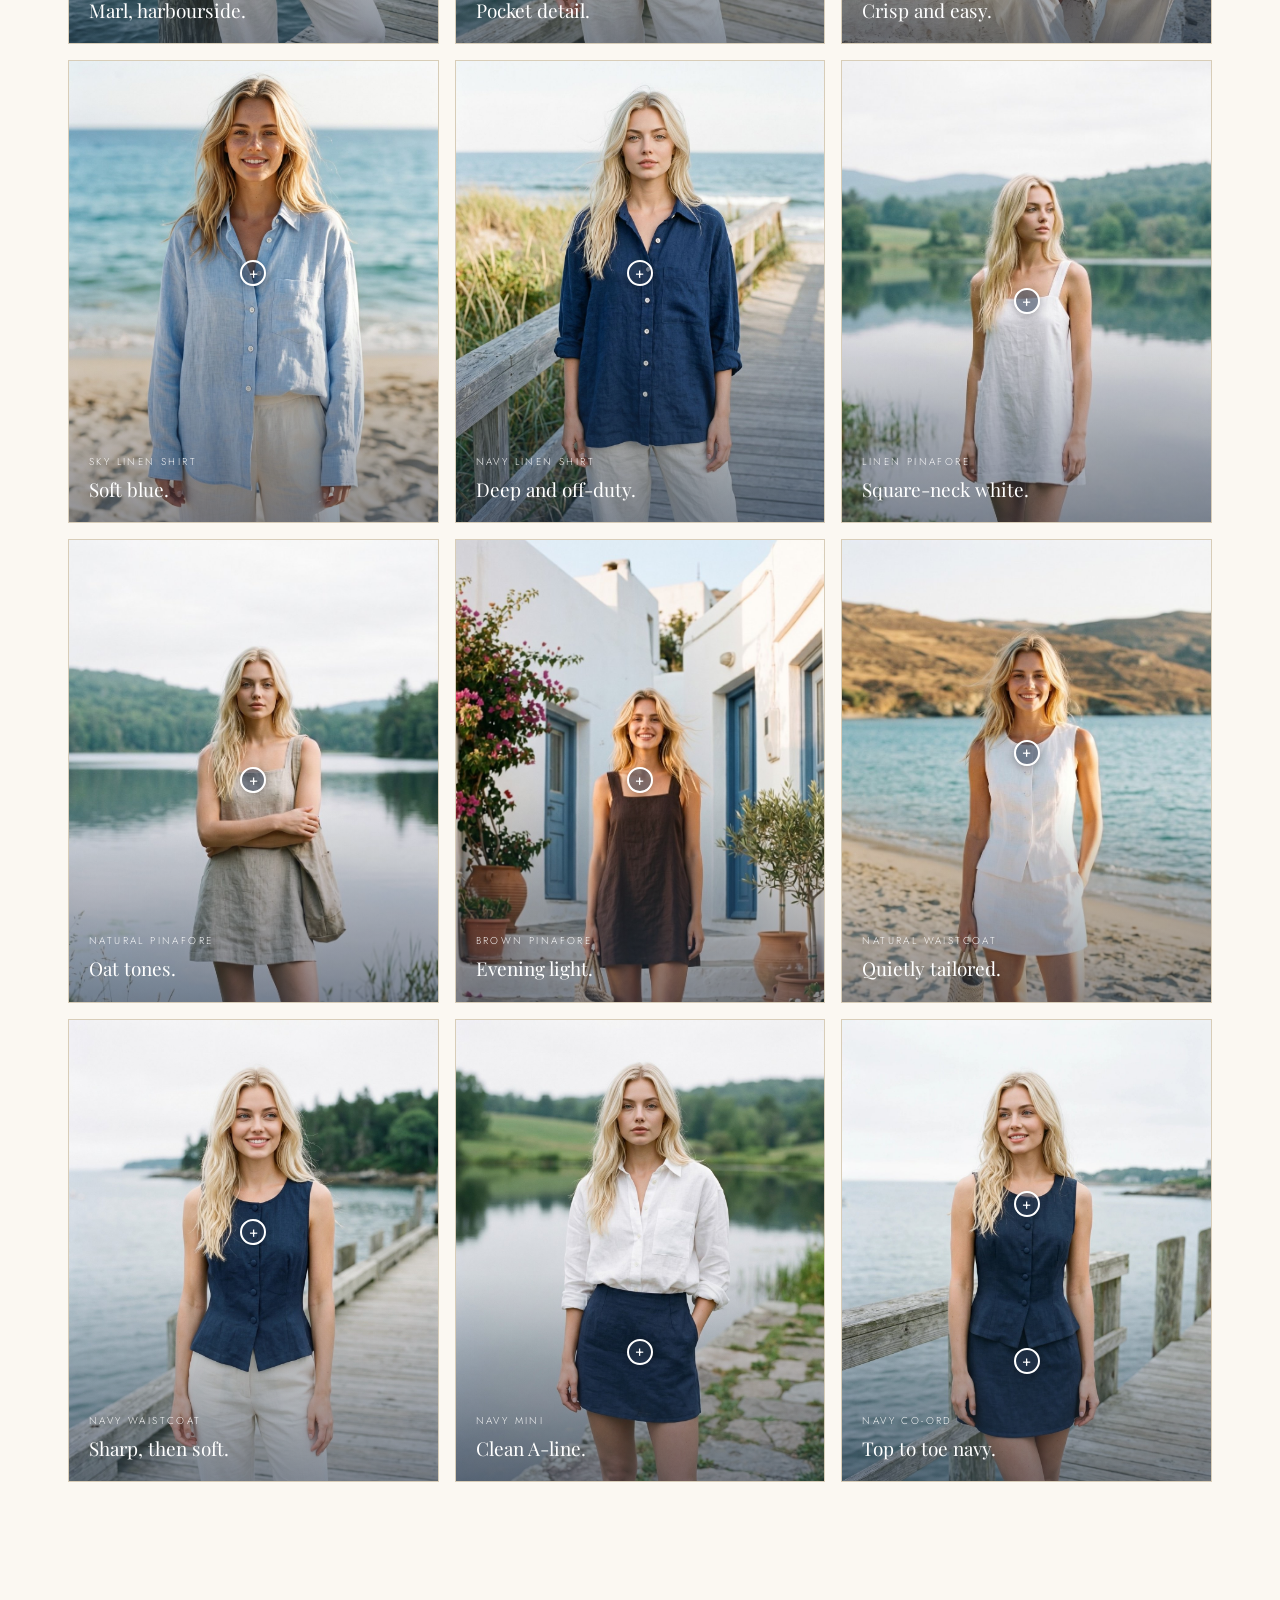
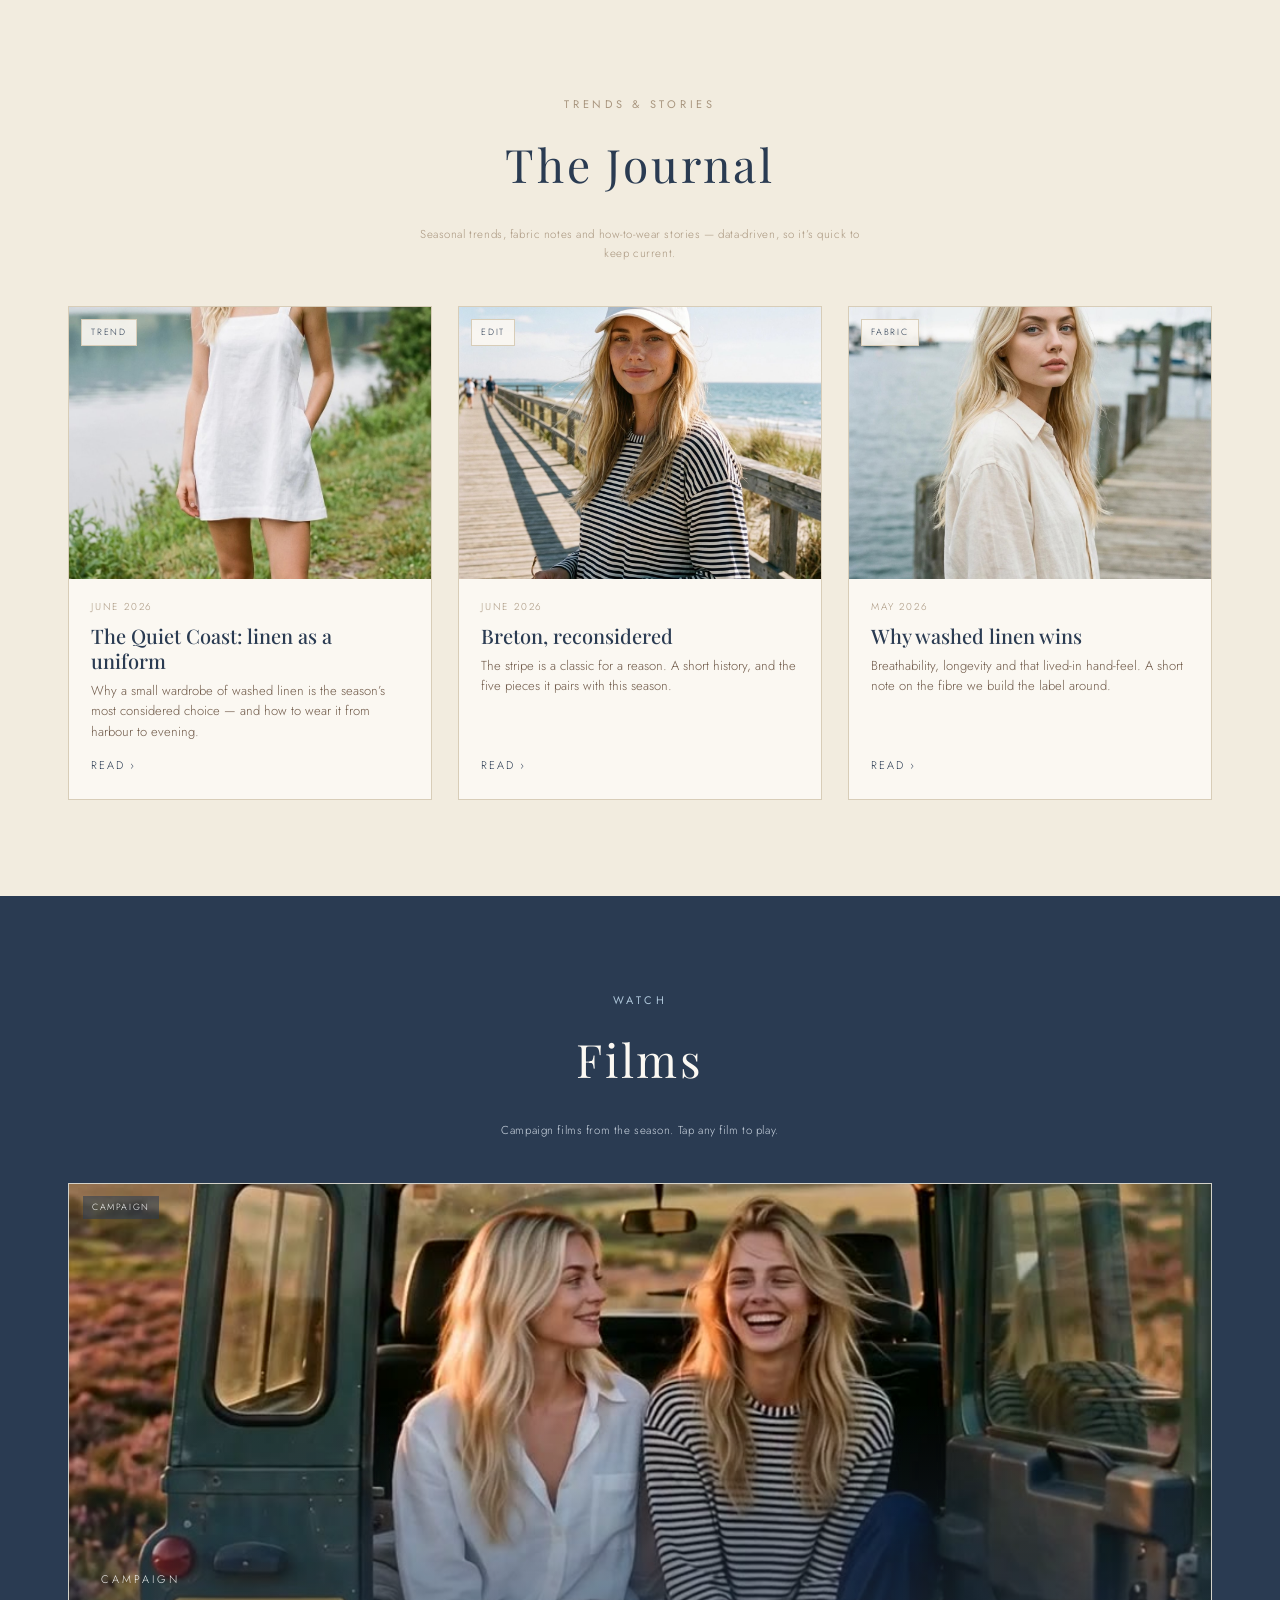
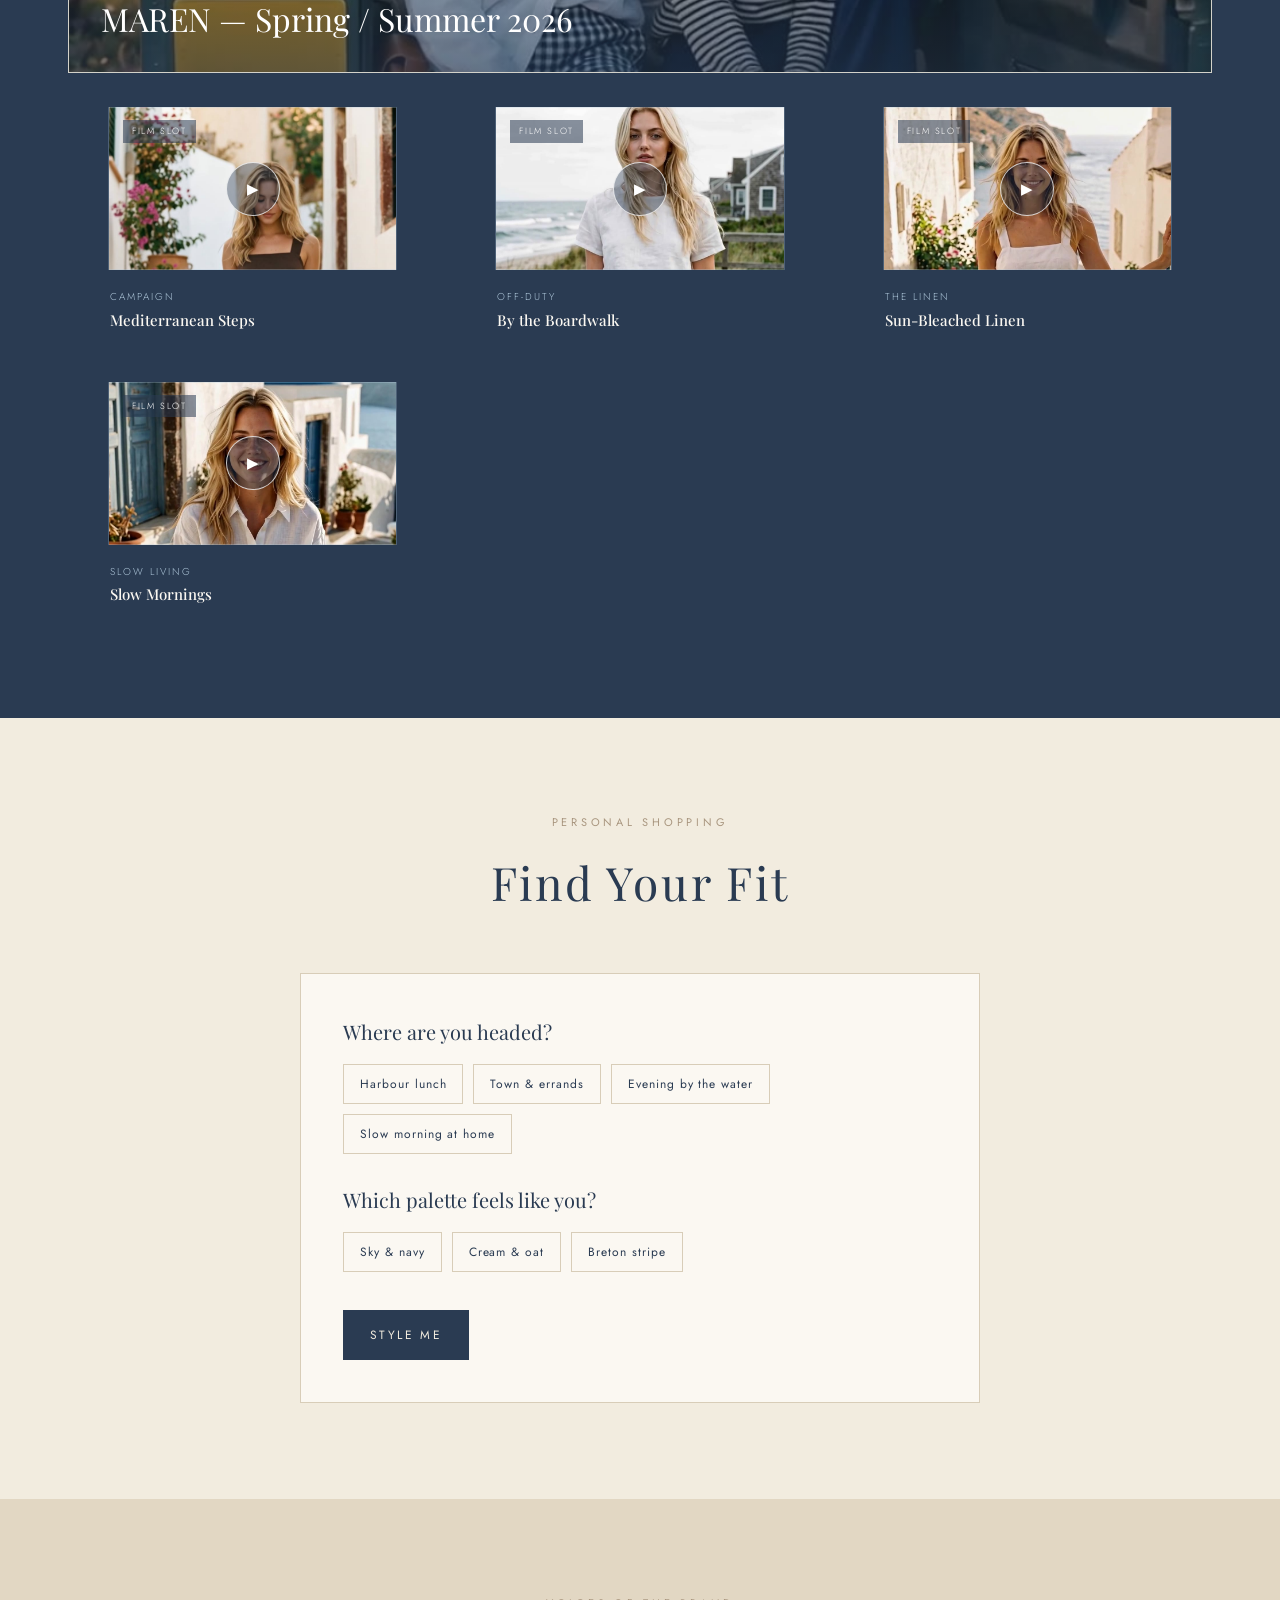
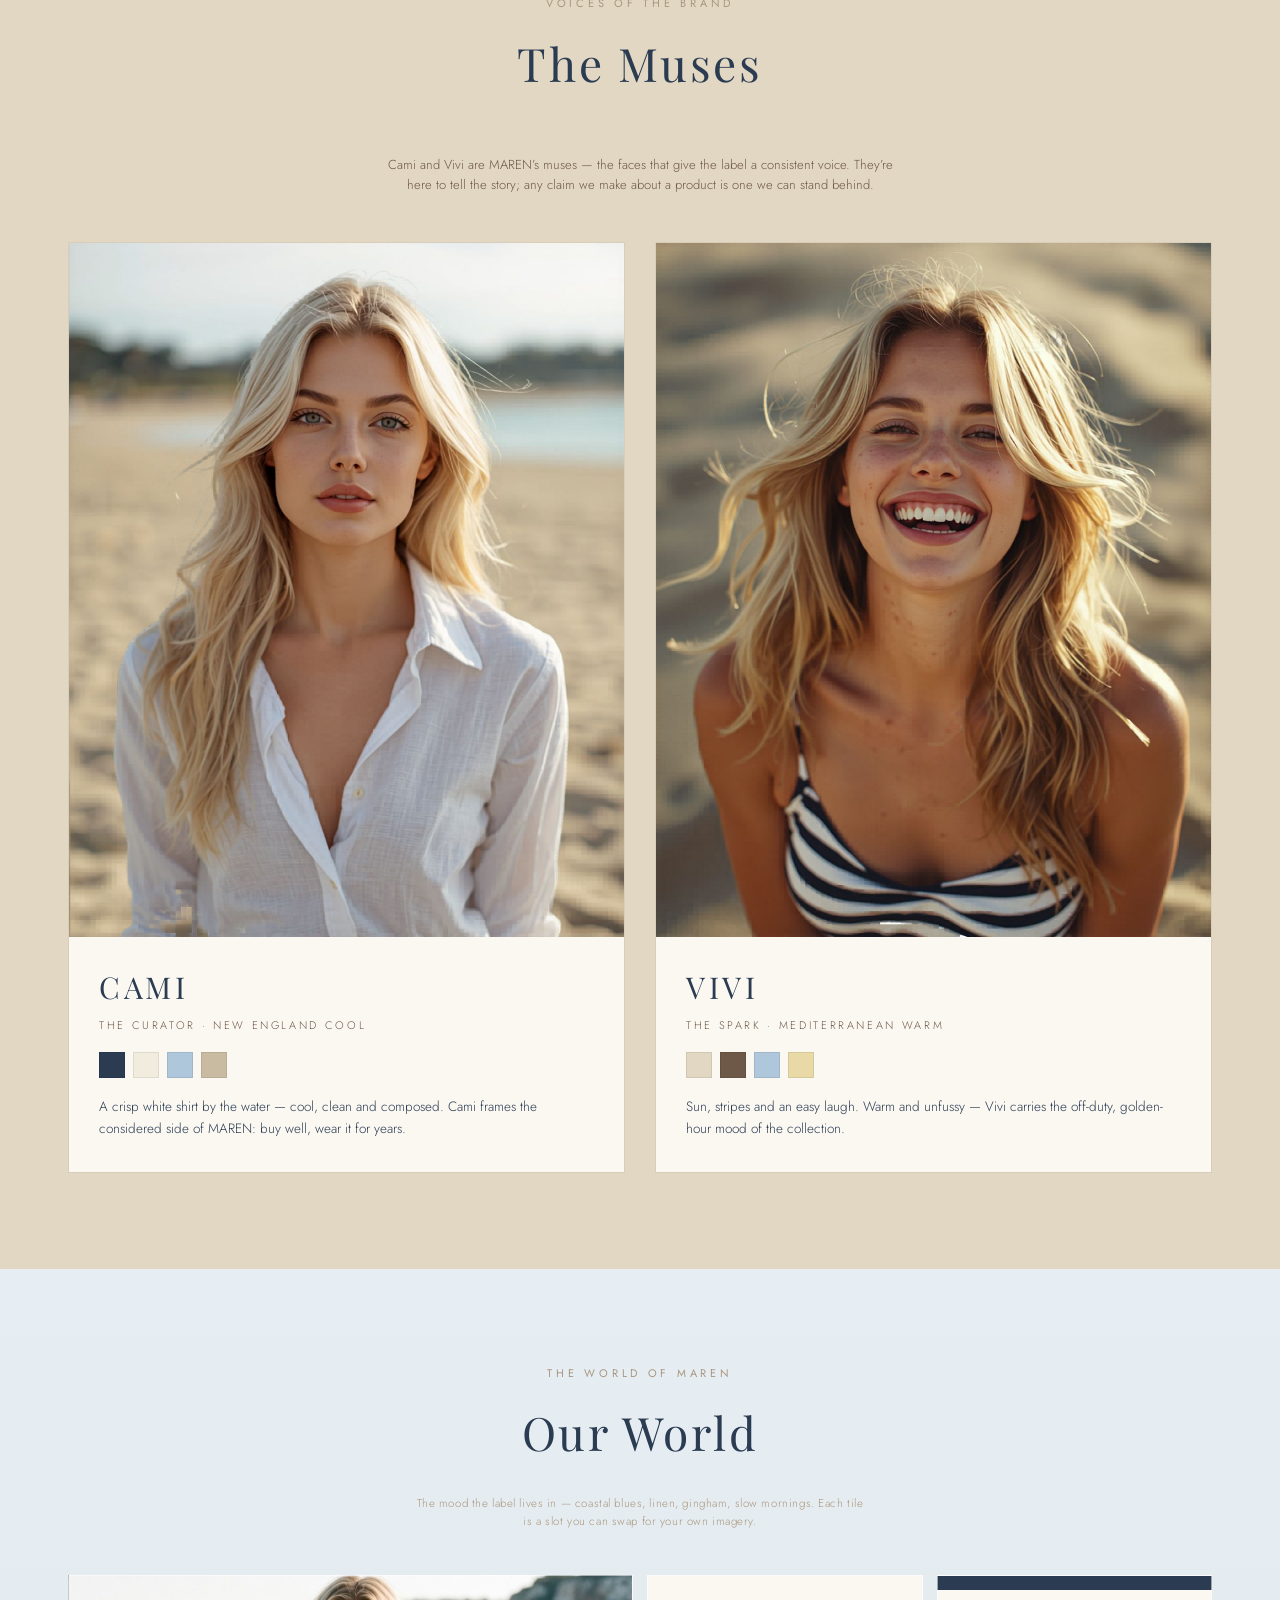
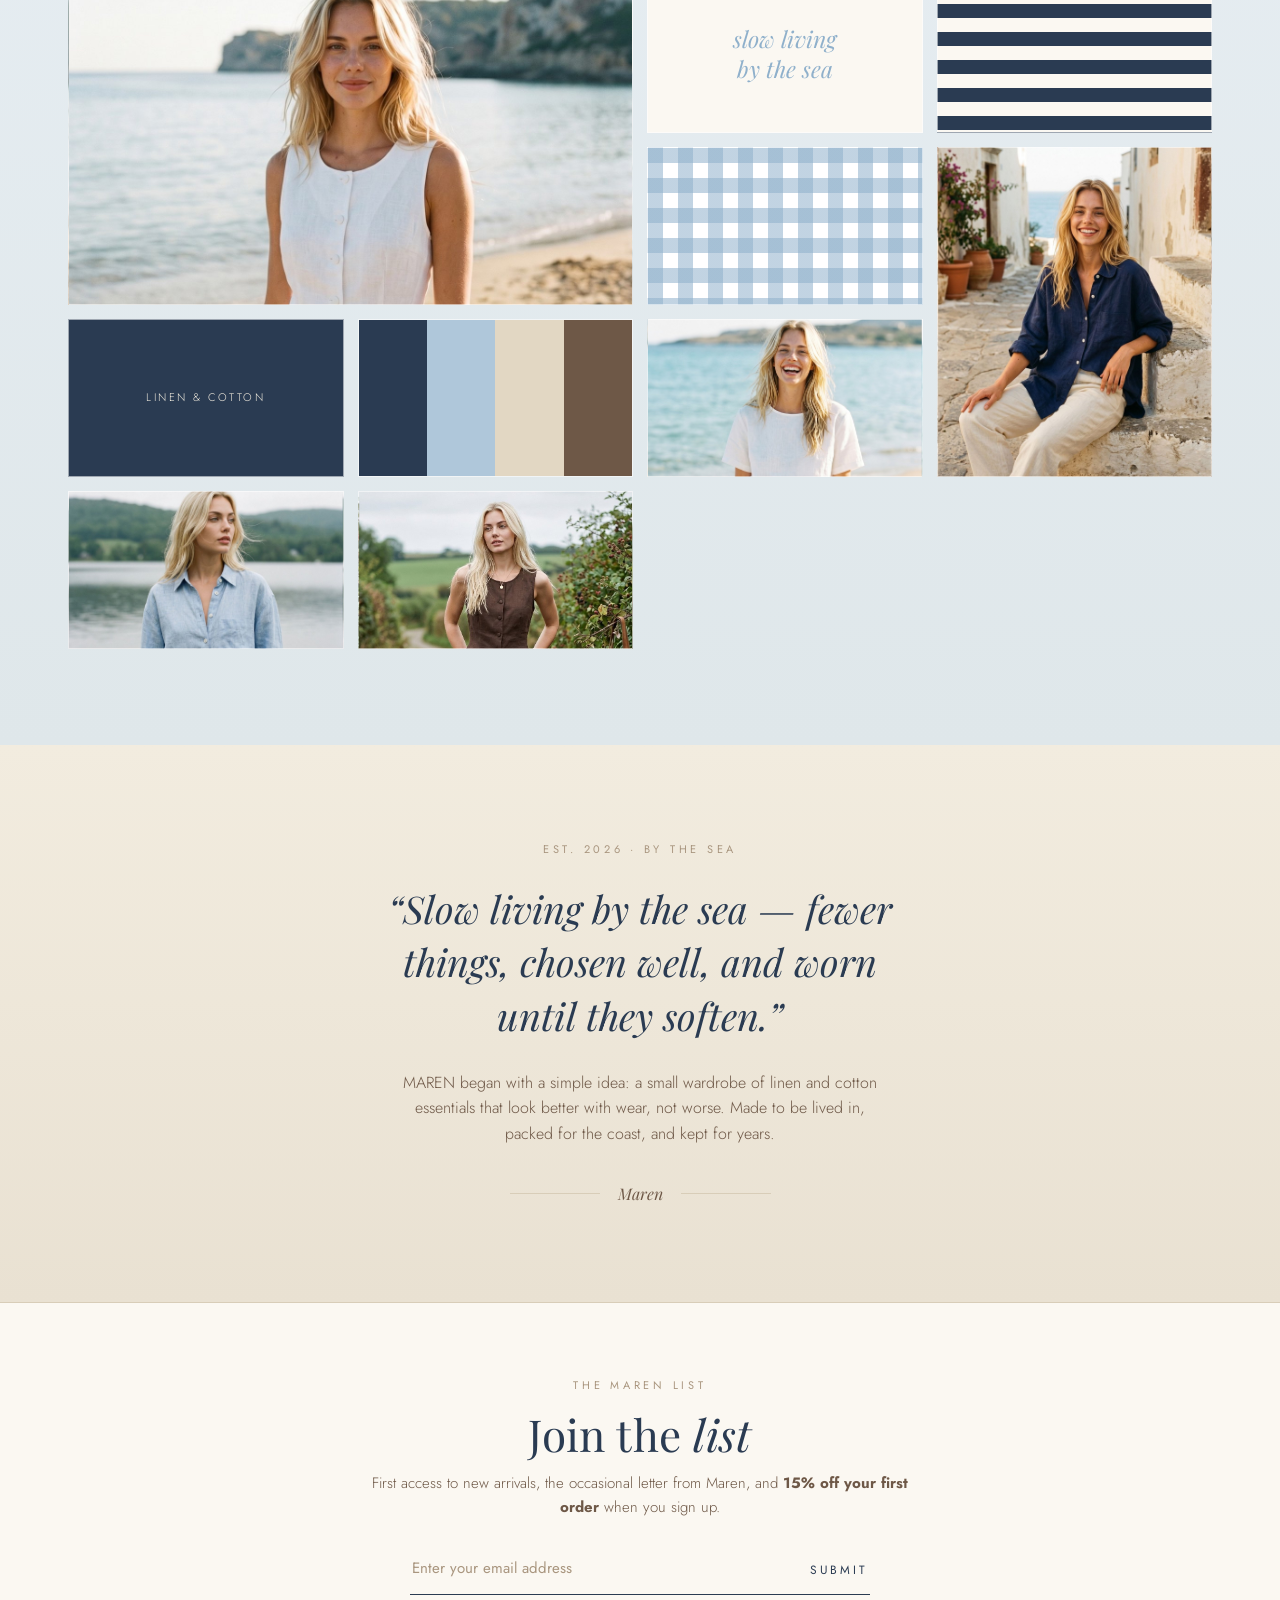
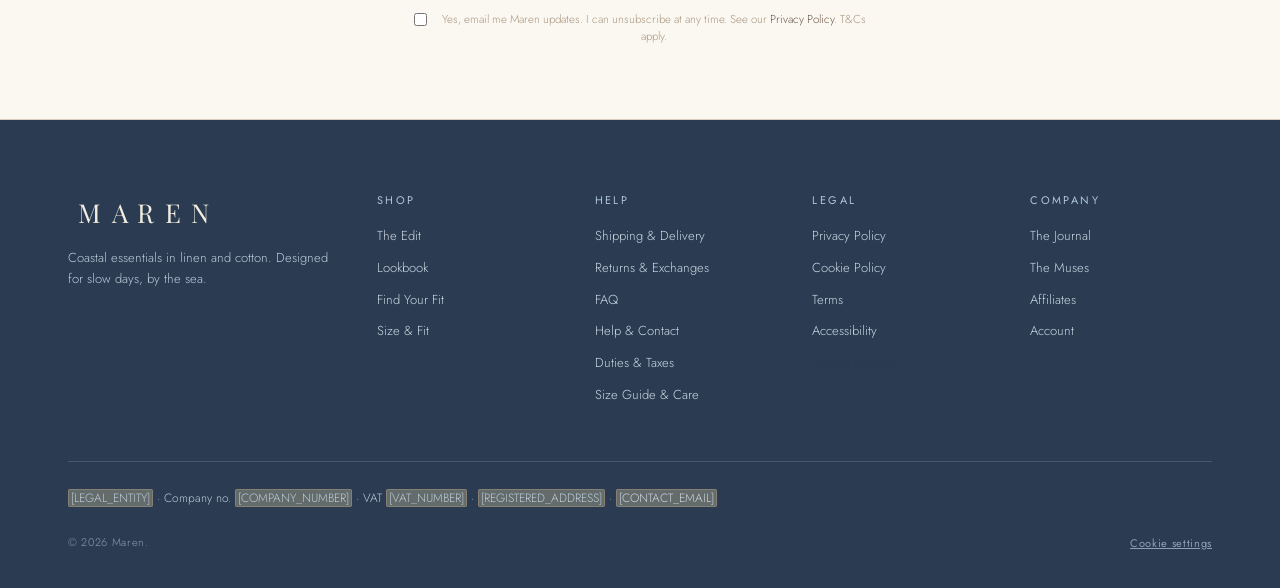
==== commit a4dfed97: "Add season videos: hero + 5 films, retitled; remove upload zip - hero.mp4 (sailboat) as the homepage" ====
--- a/index.html
+++ b/index.html
@@ -8,8 +8,8 @@
 <link rel="preconnect" href="https://fonts.googleapis.com">
 <link rel="preconnect" href="https://fonts.gstatic.com" crossorigin>
 <link href="https://fonts.googleapis.com/css2?family=Playfair+Display:ital,wght@0,400;0,500;0,600;1,400;1,500&family=Jost:wght@300;400;500&display=swap" rel="stylesheet">
-<link rel="stylesheet" href="assets/css/styles.css?v=20260616d">
-<link rel="stylesheet" href="assets/css/pages.css?v=20260616d">
+<link rel="stylesheet" href="assets/css/styles.css?v=20260616e">
+<link rel="stylesheet" href="assets/css/pages.css?v=20260616e">
 </head>
 <body>
 
@@ -91,10 +91,10 @@
 <section id="films" class="films">
   <div class="wrap">
     <div class="sec-head"><div class="eyebrow">Watch</div><h2>Films</h2></div>
-    <p class="intro-line">Campaign films, fabric stories and behind-the-seams. Drop your clips into <code>/assets/video</code> and they play here — posters hold the space until then.</p>
+    <p class="intro-line">Campaign films from the season. Tap any film to play.</p>
     <div class="film-hero">
-      <span class="vslot-badge">Promo film slot</span>
-      <video data-autoplay muted loop playsinline poster="assets/muses/cami-look.jpg"><source src="assets/video/promo-hero.mp4" type="video/mp4"></video>
+      <span class="vslot-badge">Campaign</span>
+      <video data-autoplay muted loop playsinline poster="assets/video/promo-hero.jpg"><source src="assets/video/promo-hero.mp4" type="video/mp4"></video>
       <div class="cap"><div class="k">Campaign</div><div class="t">MAREN — Spring / Summer 2026</div></div>
     </div>
     <div class="films-grid" id="films-grid"></div>
@@ -314,8 +314,8 @@
 
 <div class="toast" id="toast"></div>
 
-<script src="assets/js/app.js?v=20260616d"></script>
-<script src="assets/js/site-config.js?v=20260616d"></script>
-<script src="assets/js/maren-consent.js?v=20260616d"></script>
+<script src="assets/js/app.js?v=20260616e"></script>
+<script src="assets/js/site-config.js?v=20260616e"></script>
+<script src="assets/js/maren-consent.js?v=20260616e"></script>
 </body>
 </html>
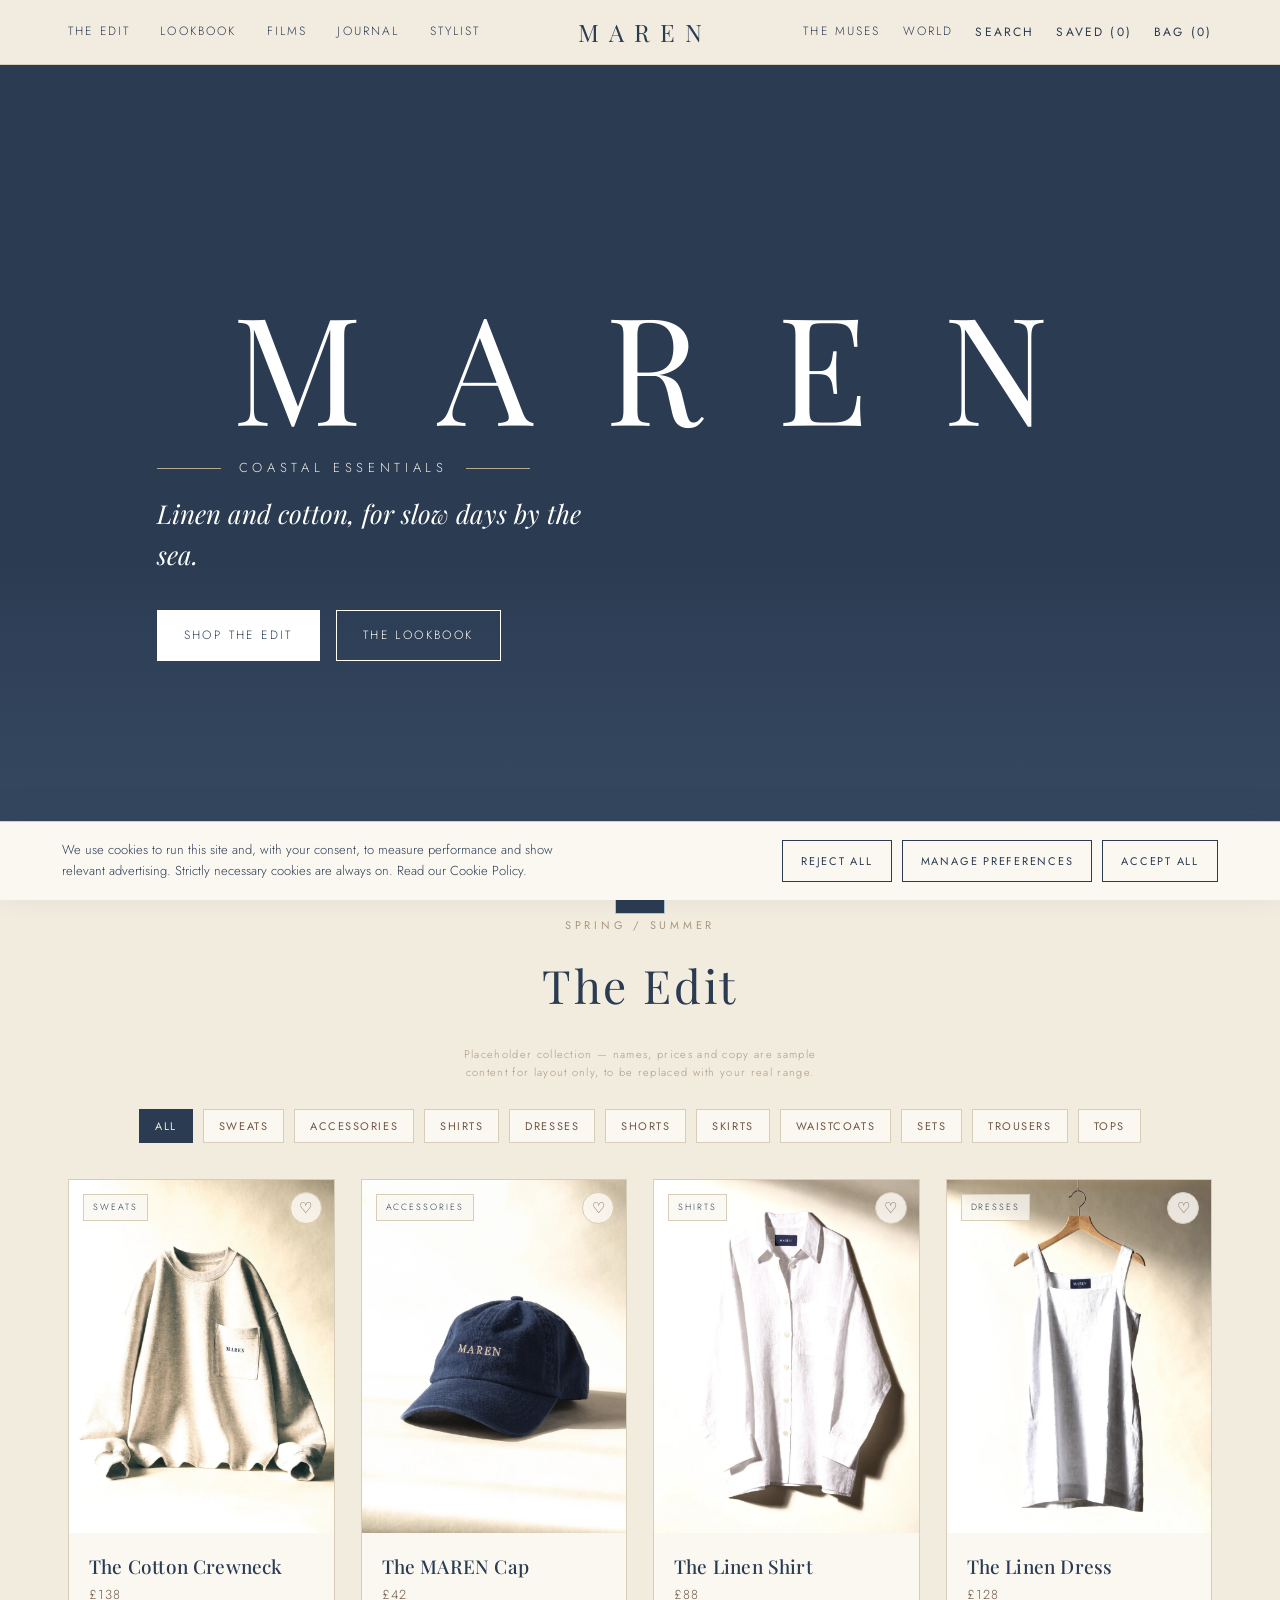
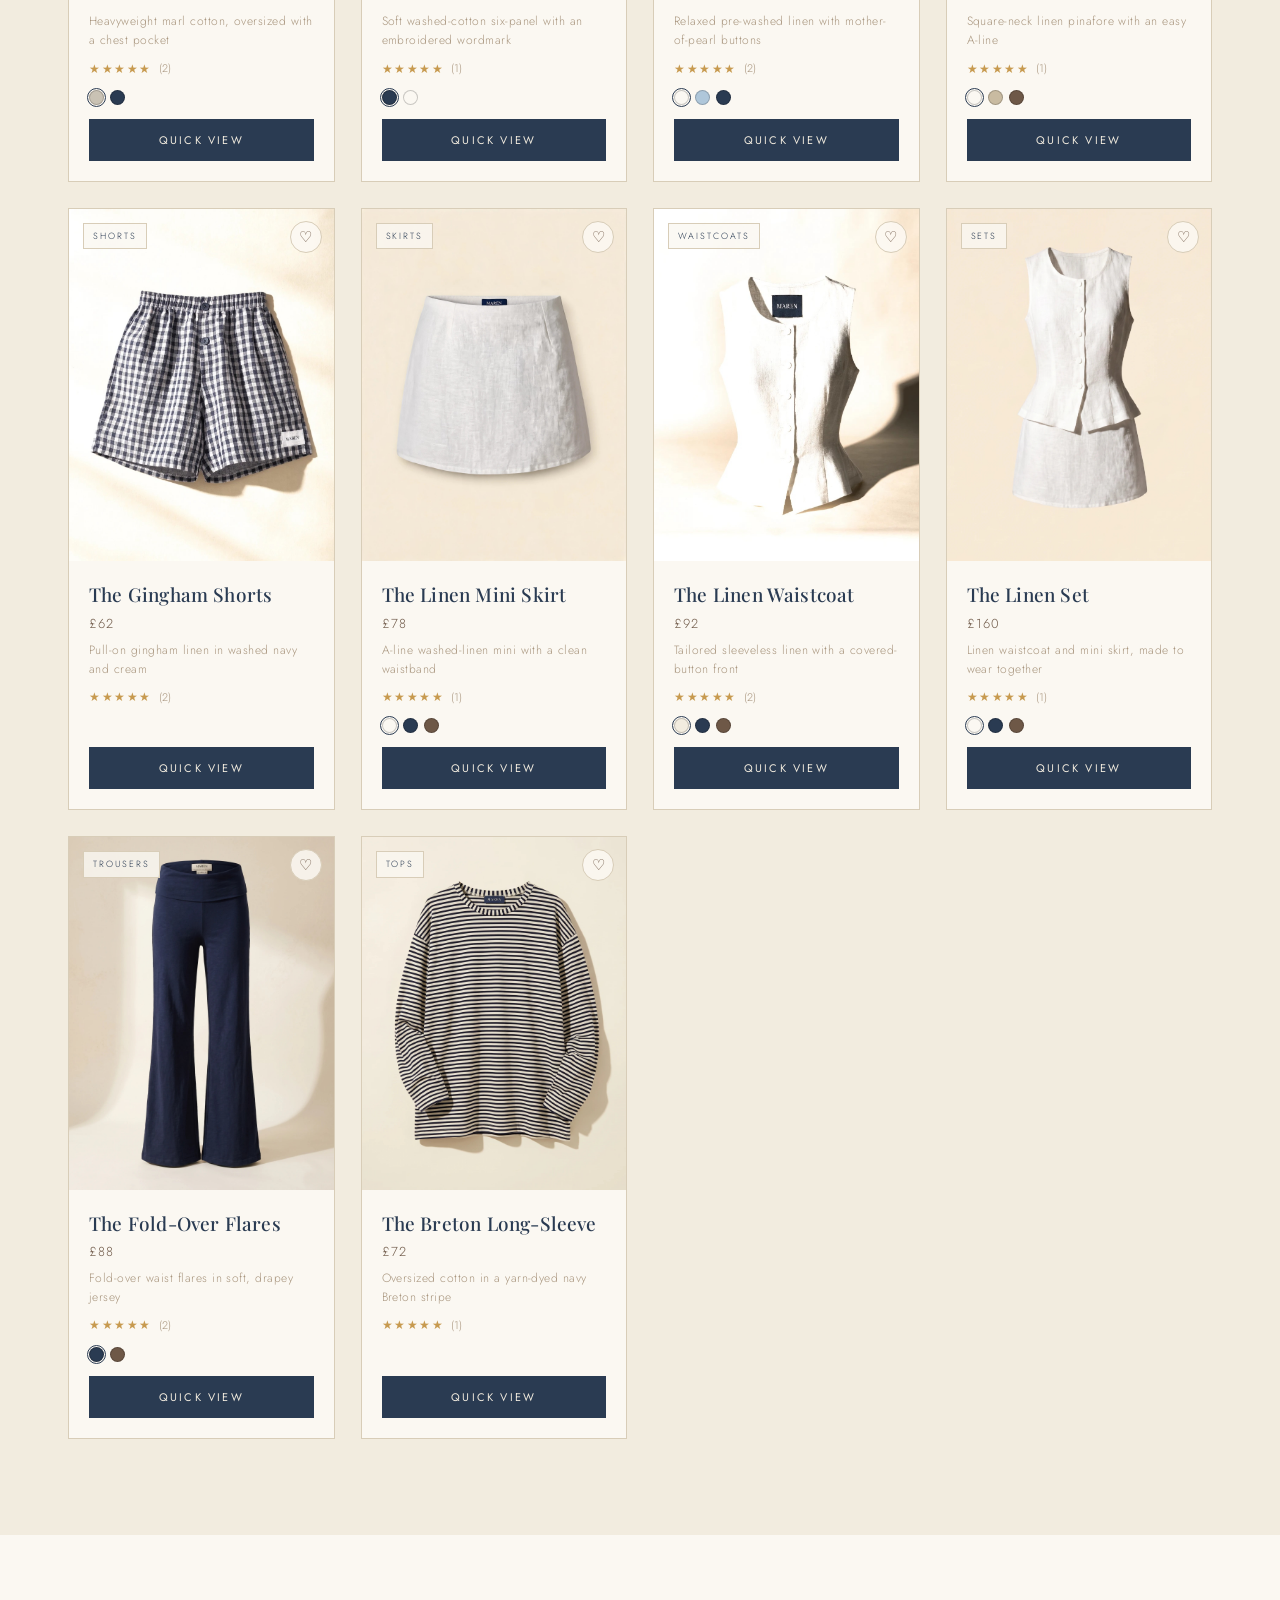
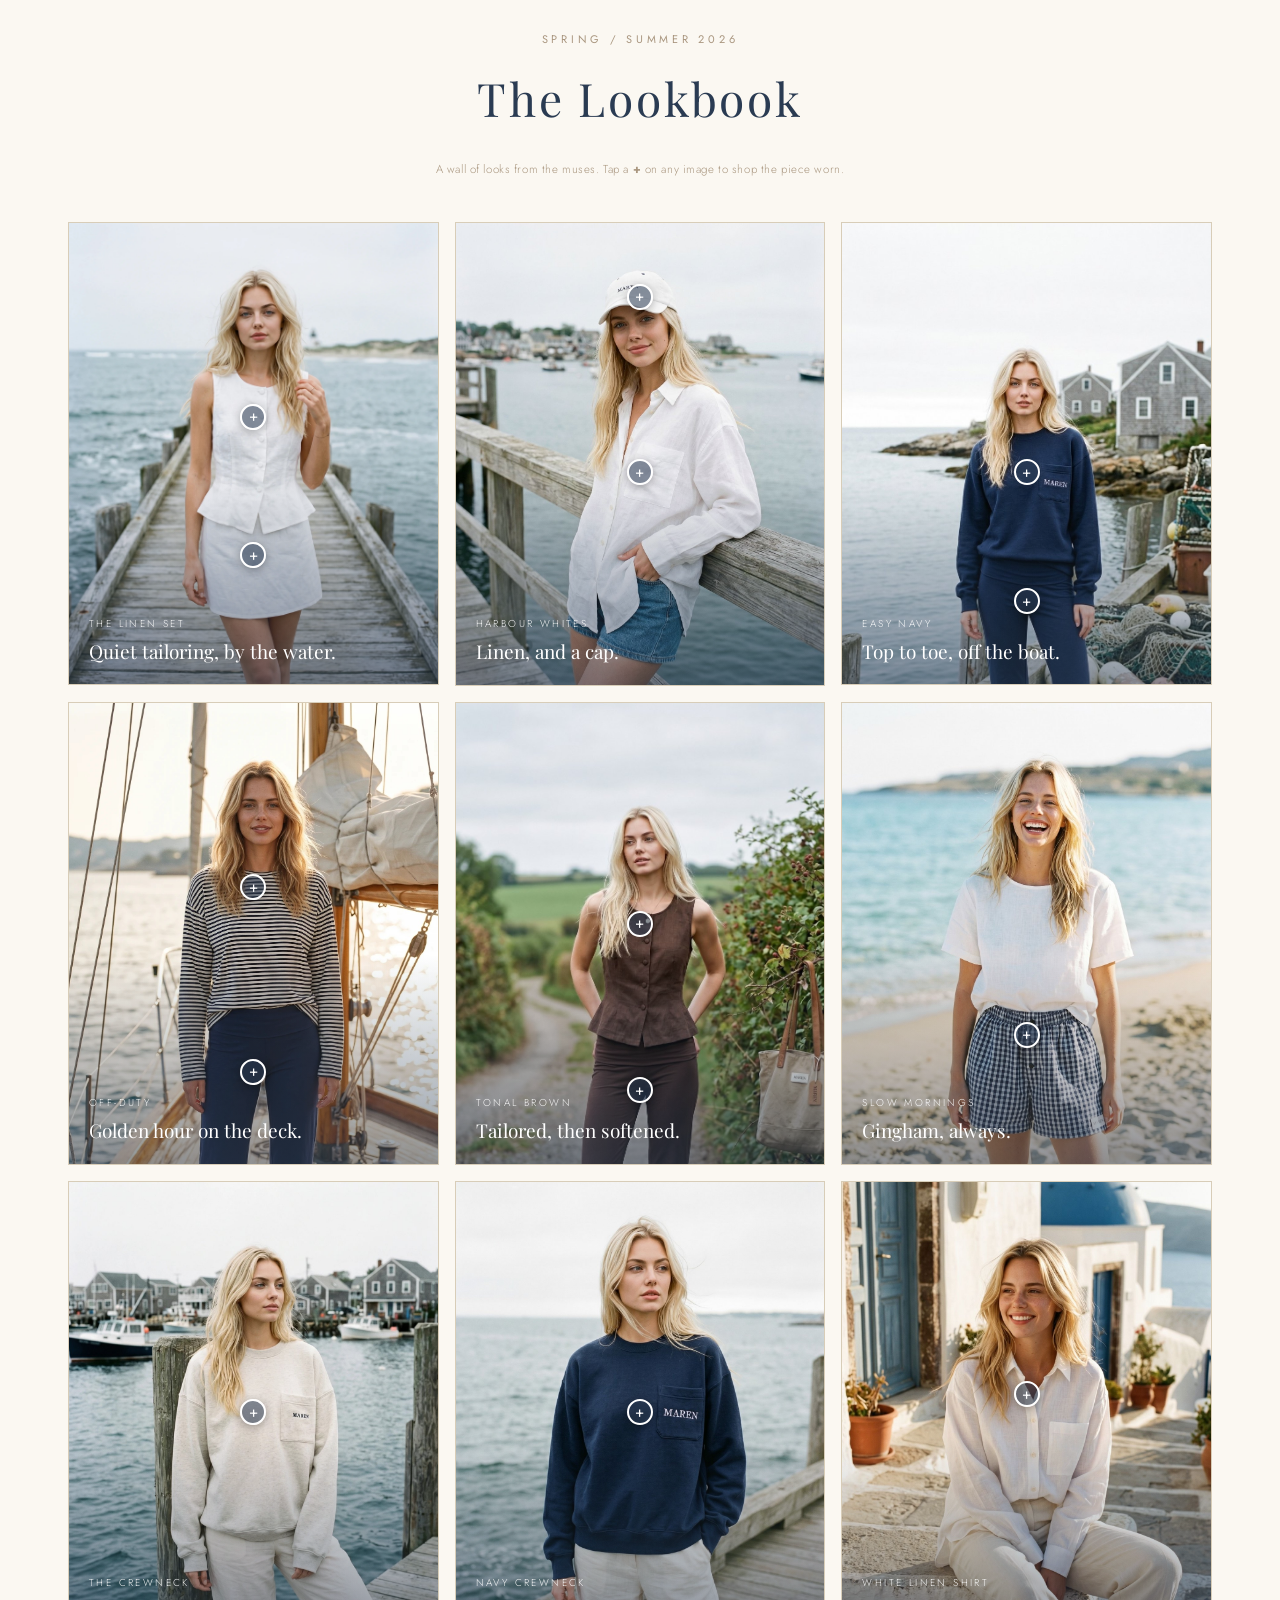
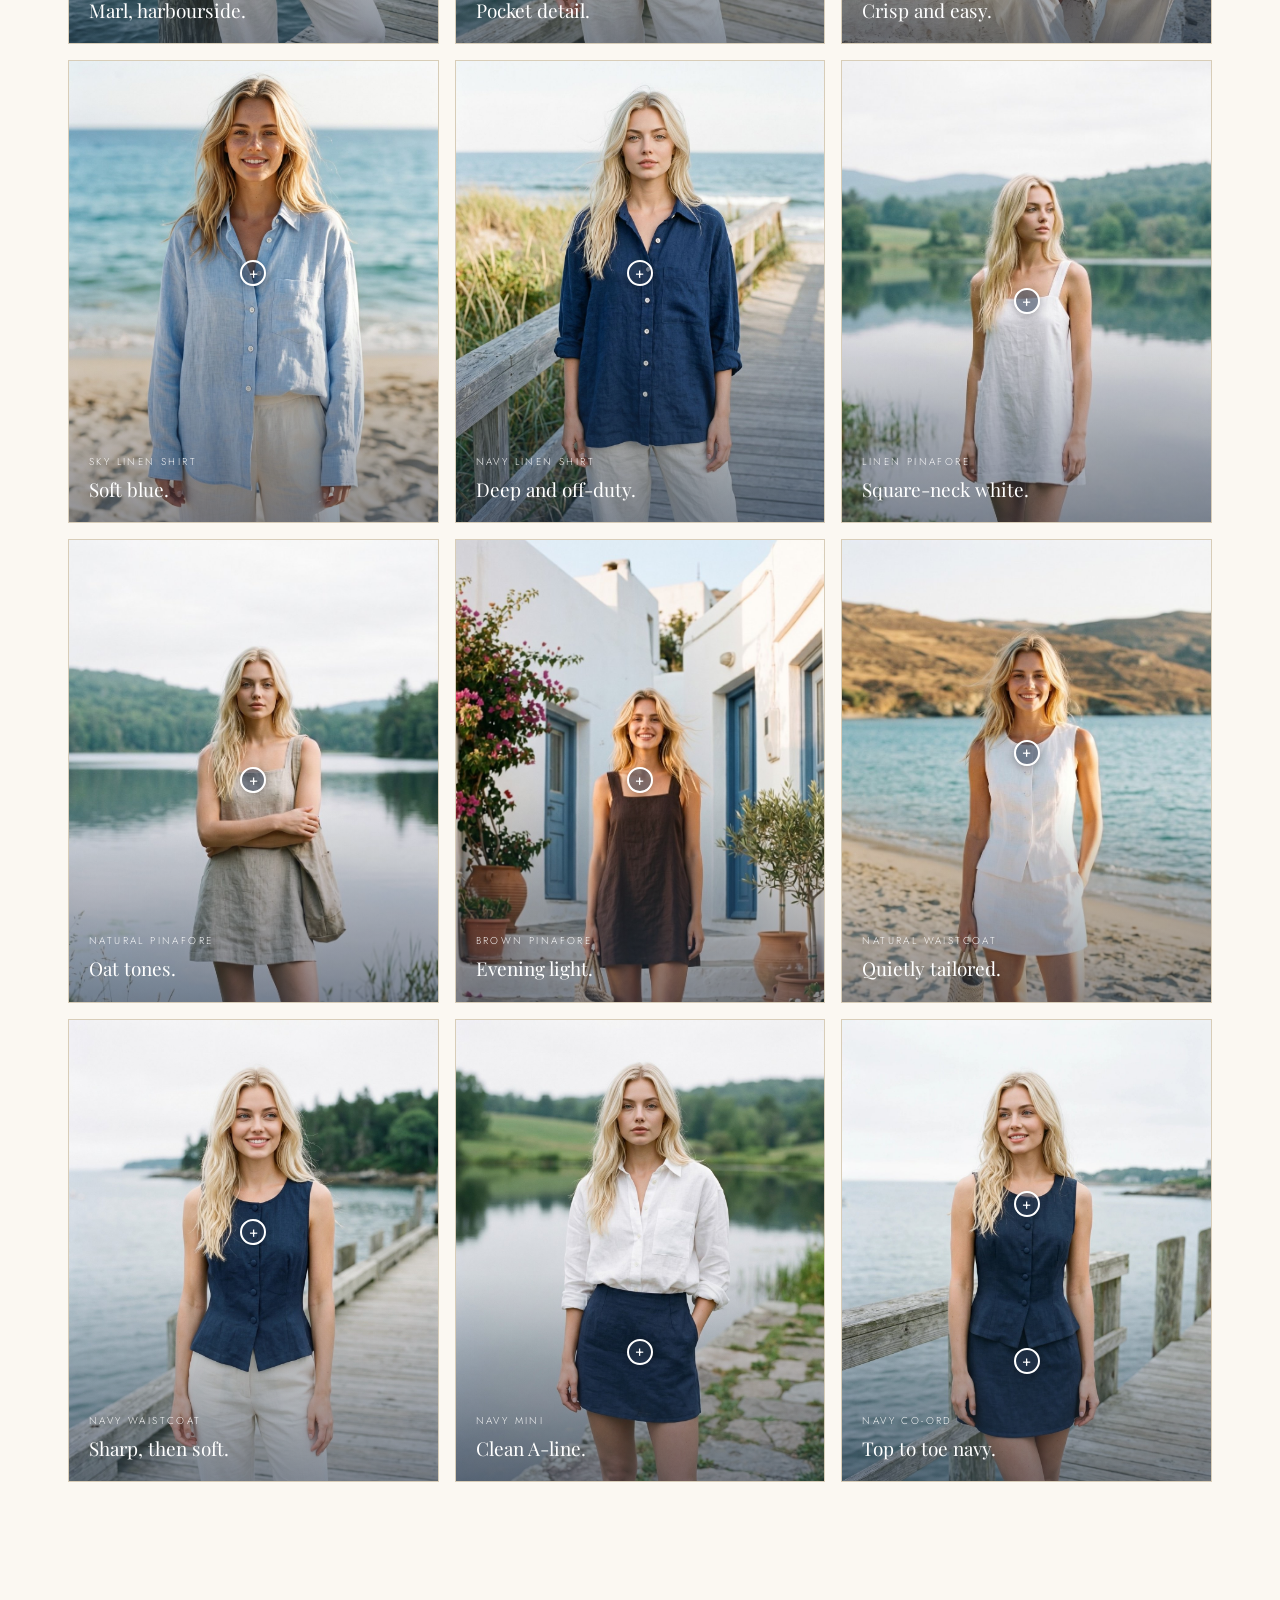
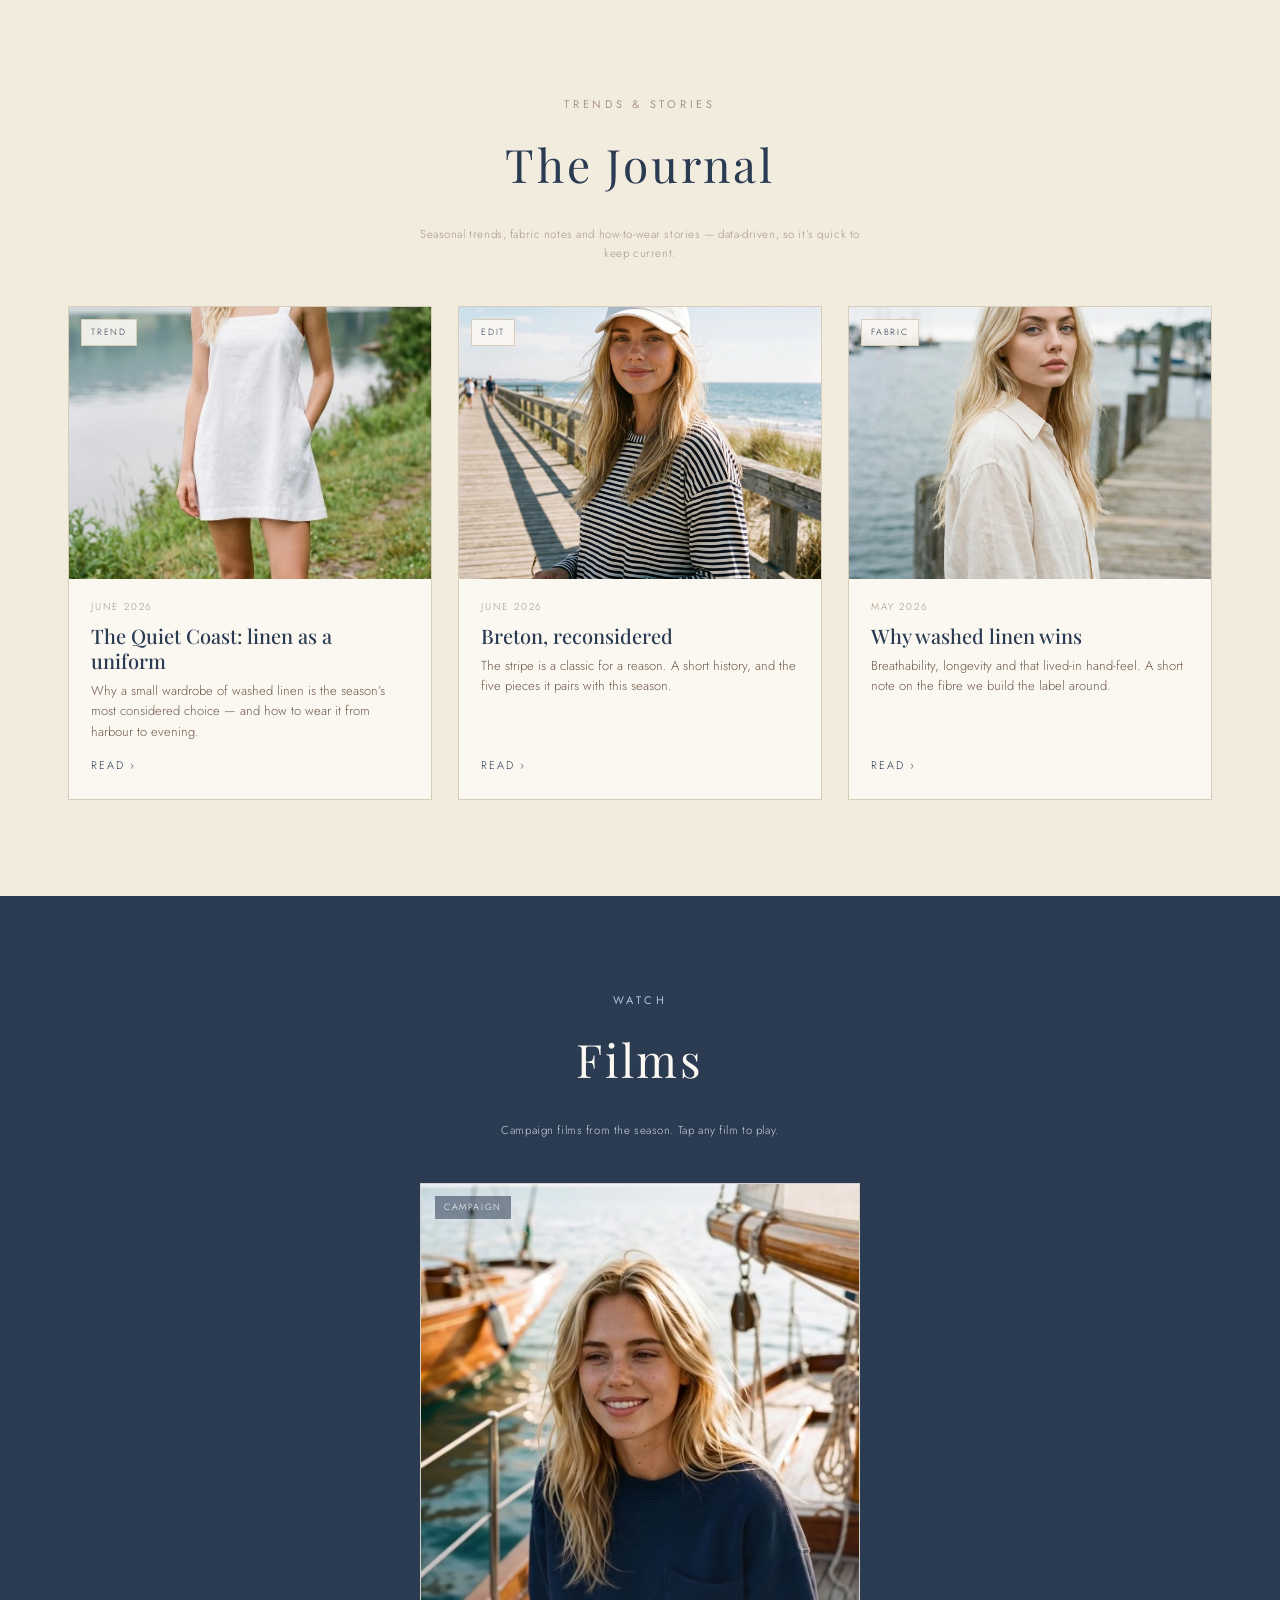
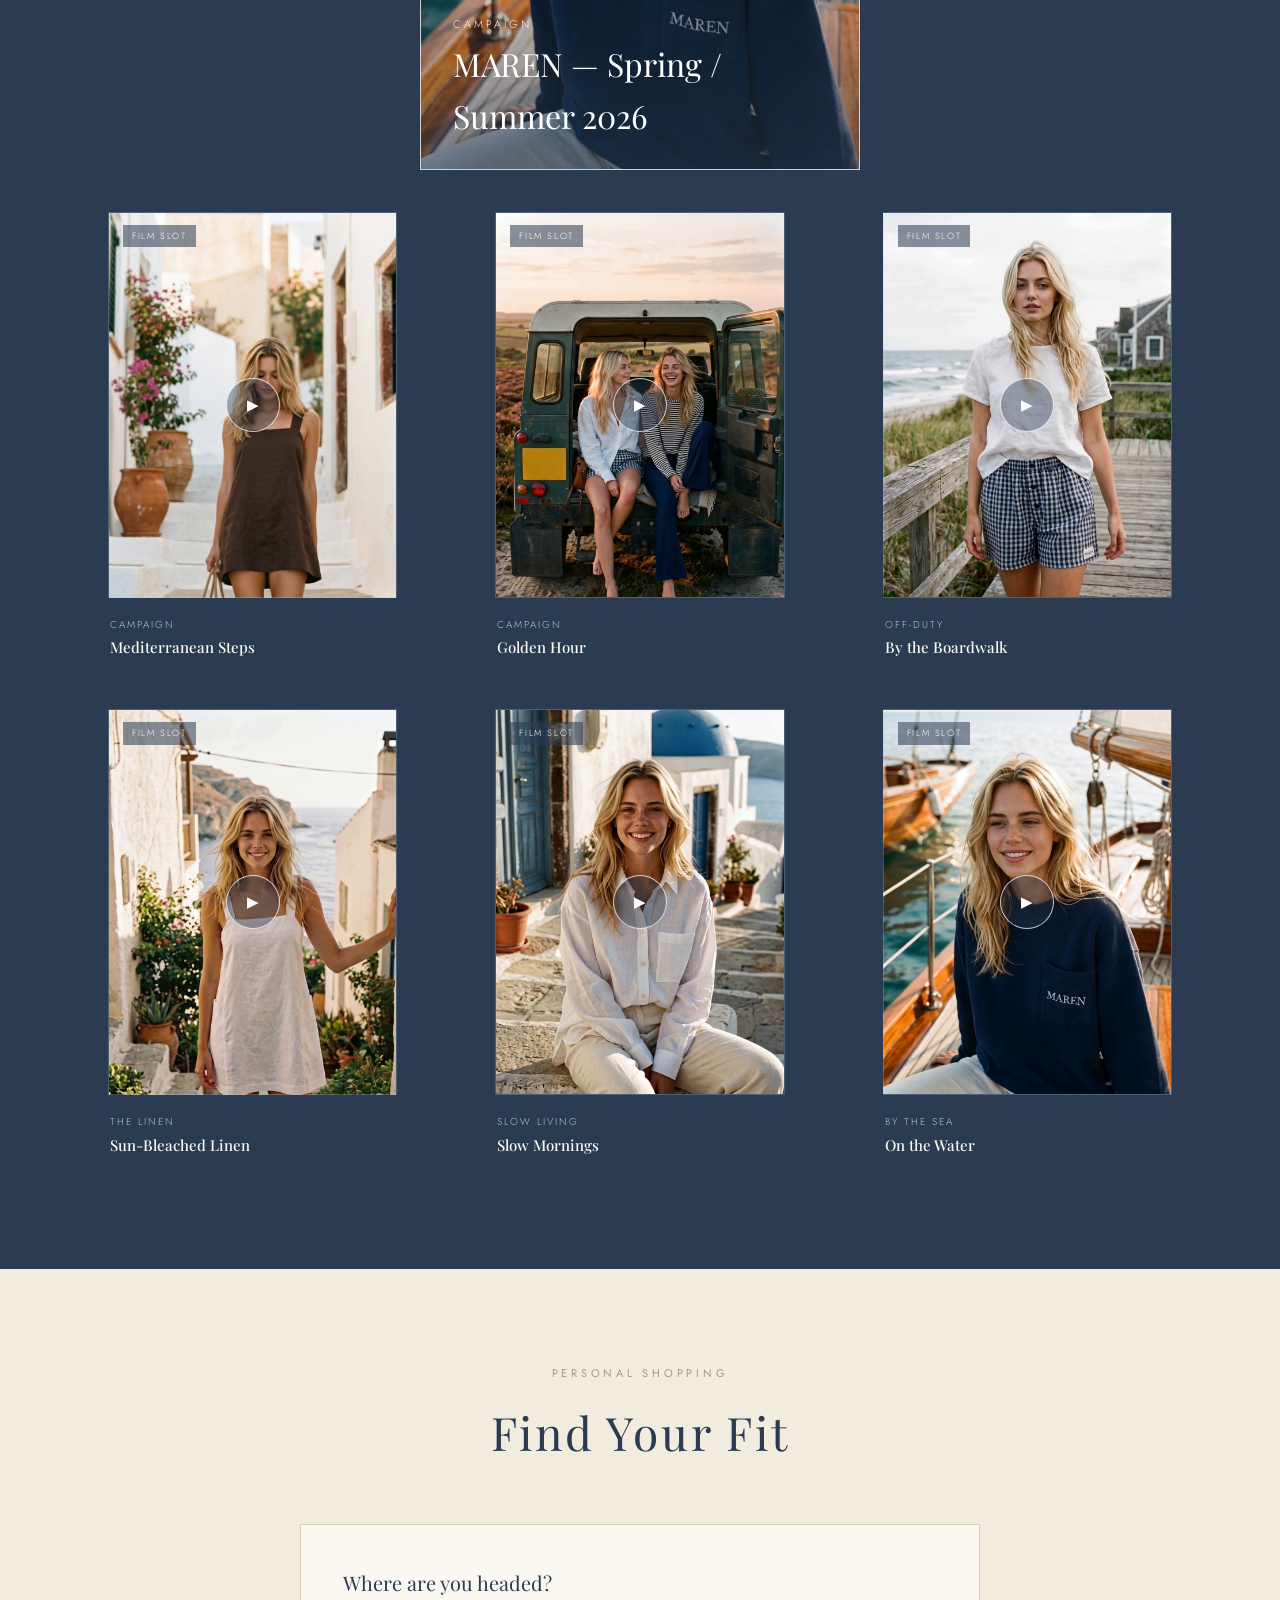
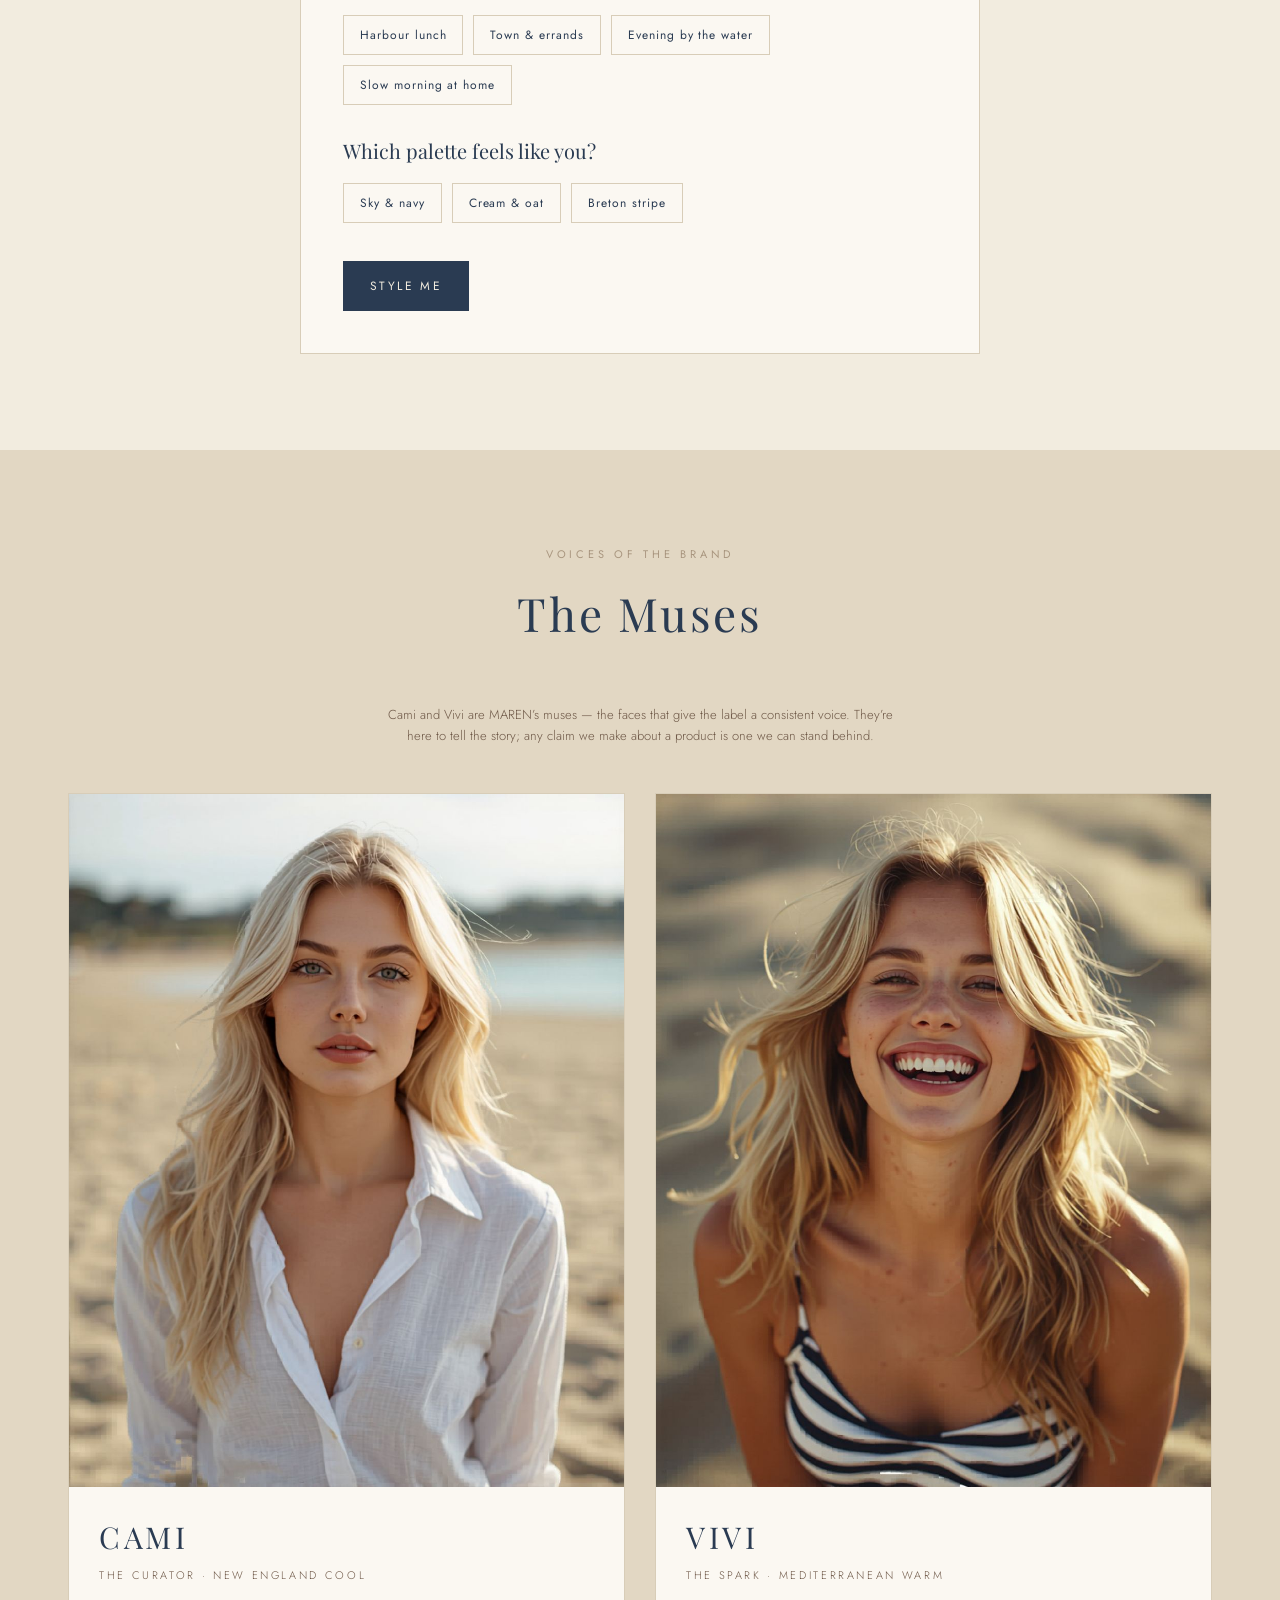
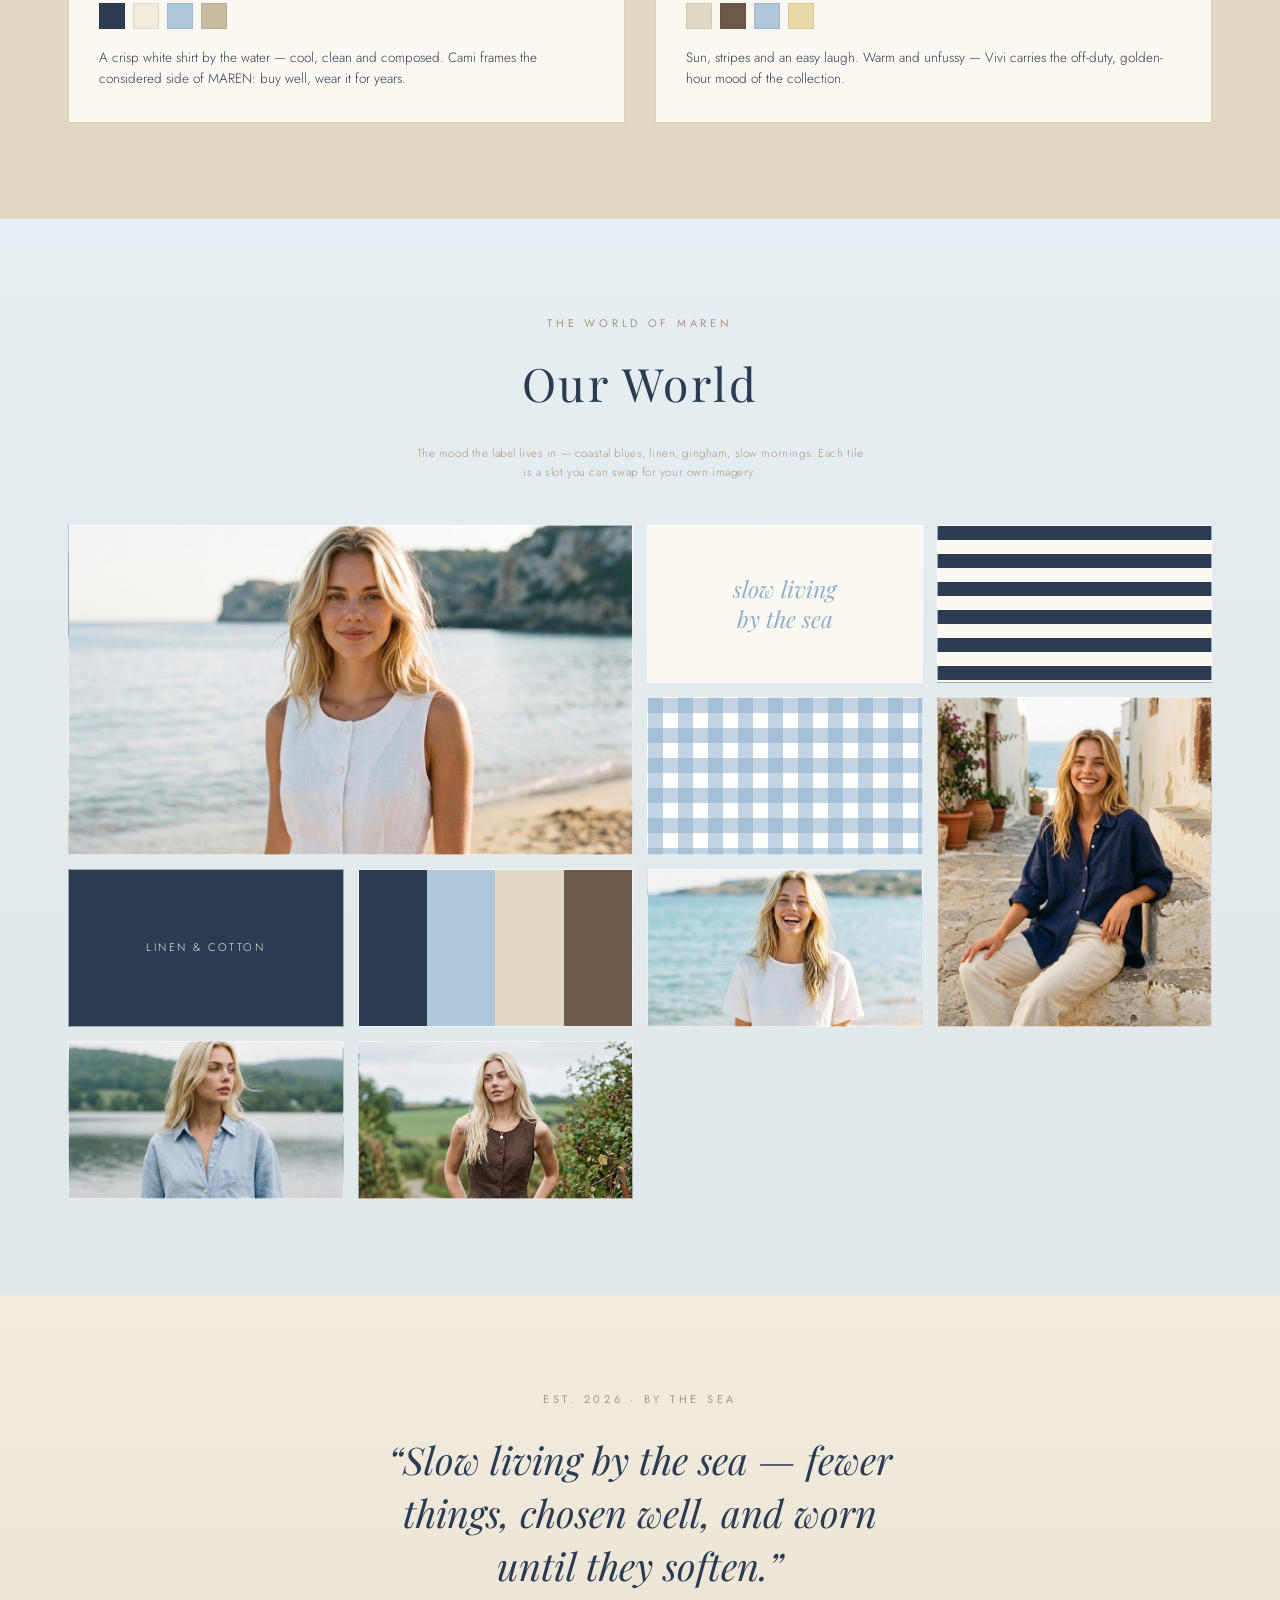
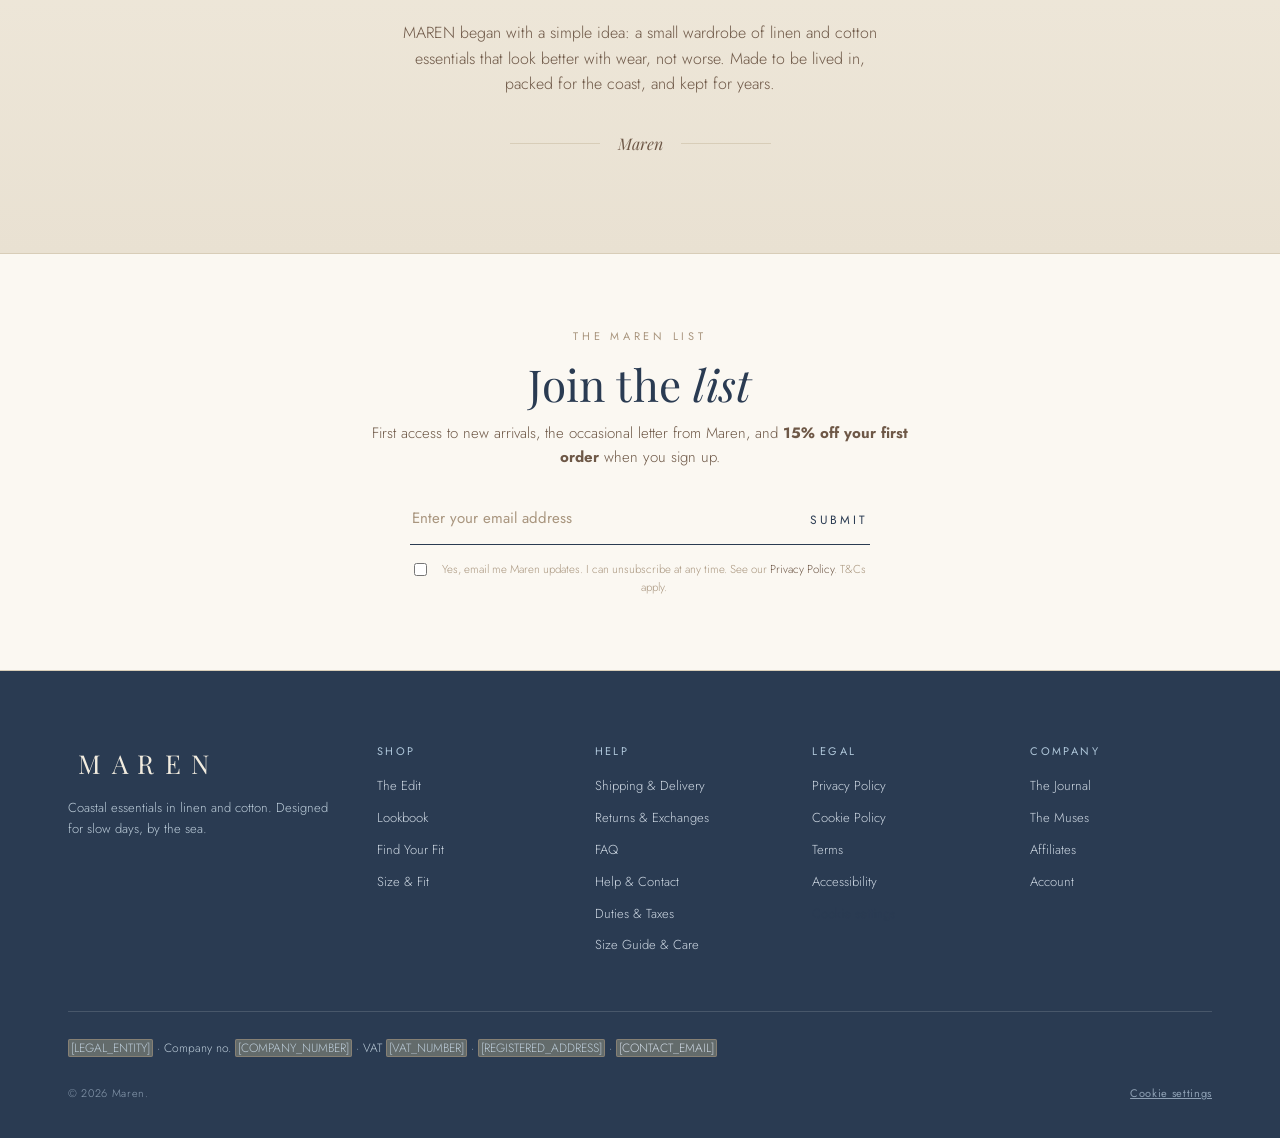
==== commit e3fe3ca5: "Films: portrait video sizing, 6-film grid, sailboat as the Films header, muted playback - Portrait c" ====
--- a/index.html
+++ b/index.html
@@ -8,8 +8,8 @@
 <link rel="preconnect" href="https://fonts.googleapis.com">
 <link rel="preconnect" href="https://fonts.gstatic.com" crossorigin>
 <link href="https://fonts.googleapis.com/css2?family=Playfair+Display:ital,wght@0,400;0,500;0,600;1,400;1,500&family=Jost:wght@300;400;500&display=swap" rel="stylesheet">
-<link rel="stylesheet" href="assets/css/styles.css?v=20260616e">
-<link rel="stylesheet" href="assets/css/pages.css?v=20260616e">
+<link rel="stylesheet" href="assets/css/styles.css?v=20260616f">
+<link rel="stylesheet" href="assets/css/pages.css?v=20260616f">
 </head>
 <body>
 
@@ -94,7 +94,7 @@
     <p class="intro-line">Campaign films from the season. Tap any film to play.</p>
     <div class="film-hero">
       <span class="vslot-badge">Campaign</span>
-      <video data-autoplay muted loop playsinline poster="assets/video/promo-hero.jpg"><source src="assets/video/promo-hero.mp4" type="video/mp4"></video>
+      <video data-autoplay muted loop playsinline poster="assets/video/hero.jpg"><source src="assets/video/hero.mp4" type="video/mp4"></video>
       <div class="cap"><div class="k">Campaign</div><div class="t">MAREN — Spring / Summer 2026</div></div>
     </div>
     <div class="films-grid" id="films-grid"></div>
@@ -314,8 +314,8 @@
 
 <div class="toast" id="toast"></div>
 
-<script src="assets/js/app.js?v=20260616e"></script>
-<script src="assets/js/site-config.js?v=20260616e"></script>
-<script src="assets/js/maren-consent.js?v=20260616e"></script>
+<script src="assets/js/app.js?v=20260616f"></script>
+<script src="assets/js/site-config.js?v=20260616f"></script>
+<script src="assets/js/maren-consent.js?v=20260616f"></script>
 </body>
 </html>
--- a/assets/css/styles.css
+++ b/assets/css/styles.css
@@ -414,8 +414,8 @@
 .films h2{color:var(--cream-2);}
 .films .intro-line{color:#cdd7e2;}
 .films .intro-line code{background:rgba(175,199,218,.18);padding:2px 6px;border-radius:3px;font-size:11px;}
-.film-hero{position:relative;aspect-ratio:21/9;overflow:hidden;border:1px solid rgba(175,199,218,.3);
-  background:var(--oat) center 14%/cover no-repeat;display:flex;align-items:flex-end;margin-bottom:18px;}
+.film-hero{position:relative;aspect-ratio:3/4;max-width:440px;margin:0 auto 26px;overflow:hidden;border:1px solid rgba(175,199,218,.3);
+  background:var(--oat) center top/cover no-repeat;display:flex;align-items:flex-end;}
 .film-hero video{position:absolute;inset:0;width:100%;height:100%;object-fit:cover;z-index:0;}
 .film-hero::after{content:"";position:absolute;inset:0;z-index:1;
   background:linear-gradient(180deg,rgba(42,59,82,0) 45%,rgba(42,59,82,.6));}
@@ -426,8 +426,8 @@
   letter-spacing:.18em;text-transform:uppercase;color:#fff;background:rgba(42,59,82,.55);padding:4px 9px;}
 .films-grid{display:grid;grid-template-columns:repeat(3,1fr);gap:18px;}
 .vcard{cursor:pointer;}
-.vmedia{position:relative;aspect-ratio:16/9;overflow:hidden;border:1px solid rgba(175,199,218,.3);
-  background:#22344b center 20%/cover no-repeat;}
+.vmedia{position:relative;aspect-ratio:3/4;overflow:hidden;border:1px solid rgba(175,199,218,.3);
+  background:#22344b center top/cover no-repeat;}
 .vmedia.mono{background:linear-gradient(160deg,#33455e,#22344b);display:flex;align-items:center;justify-content:center;}
 .vmedia.mono::before{content:"M";font-family:var(--serif);font-size:46px;color:#5d7796;}
 .vmedia video{position:absolute;inset:0;width:100%;height:100%;object-fit:cover;z-index:1;}
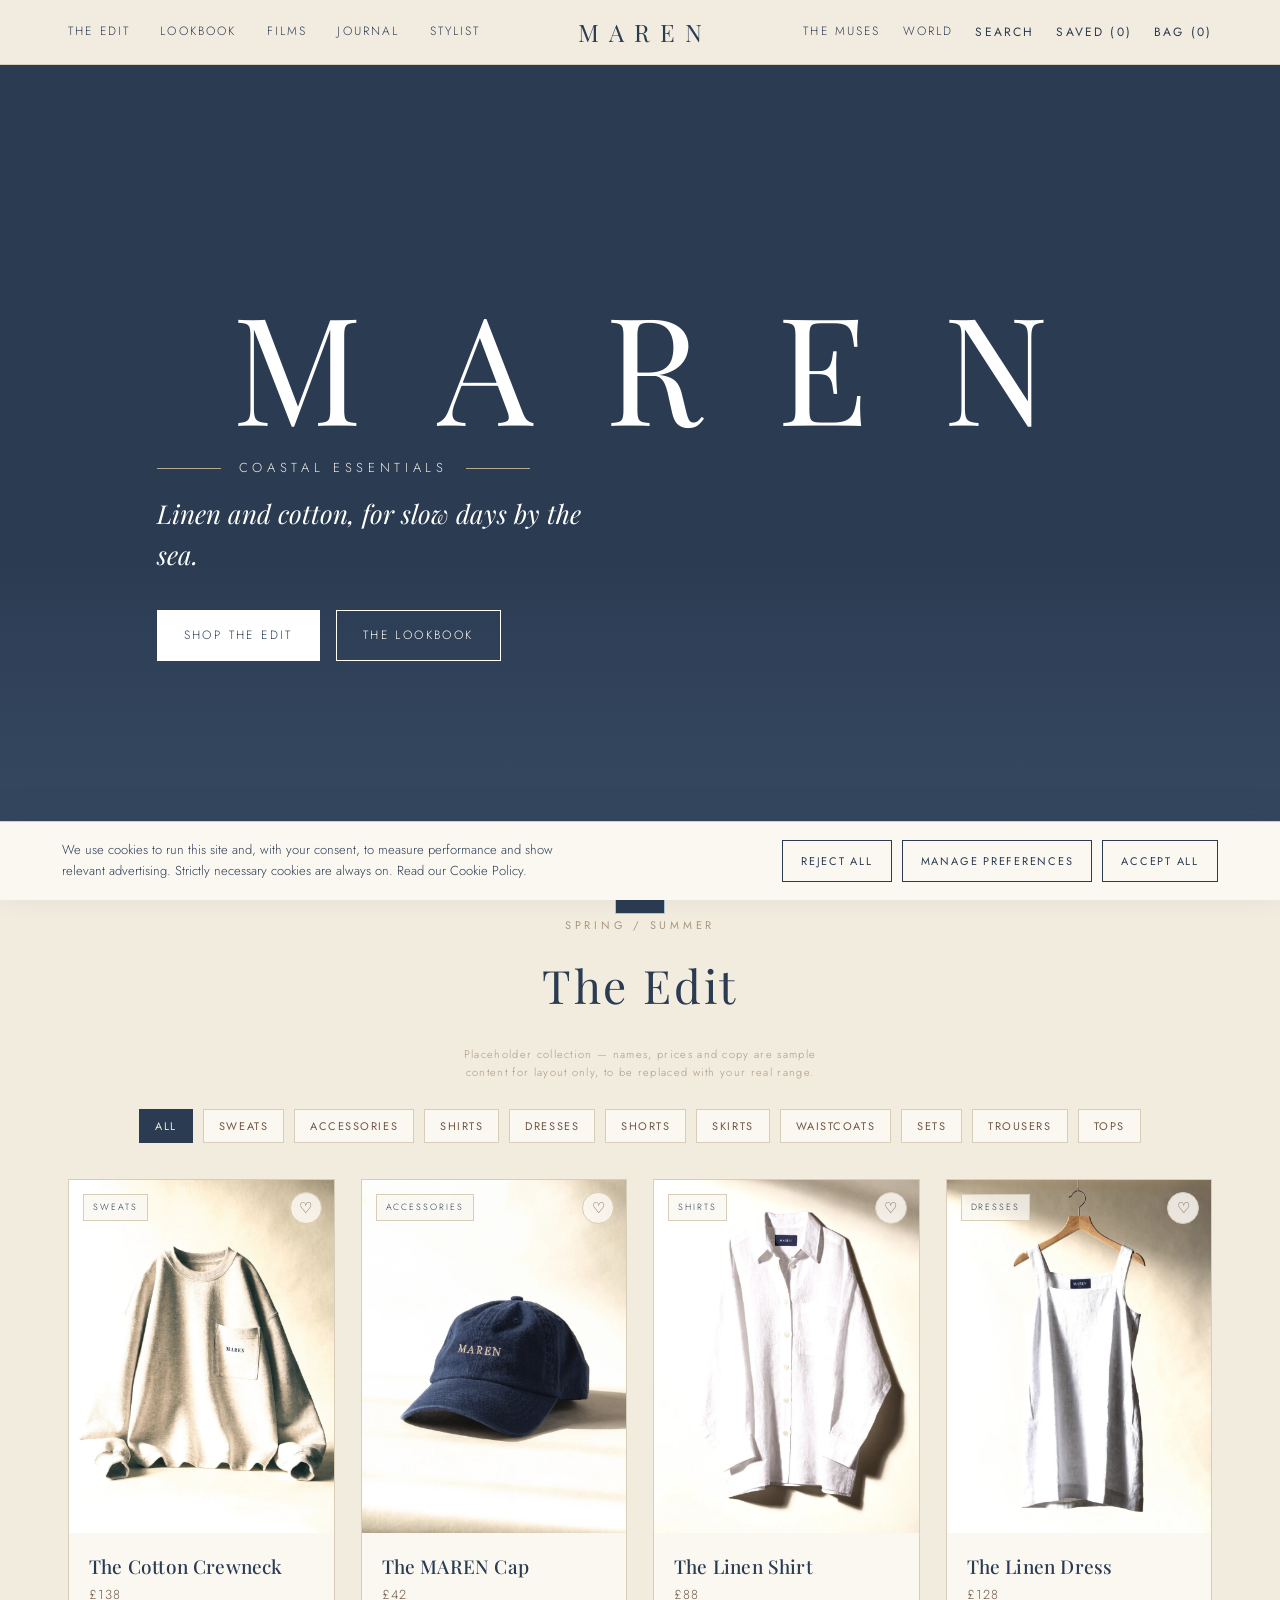
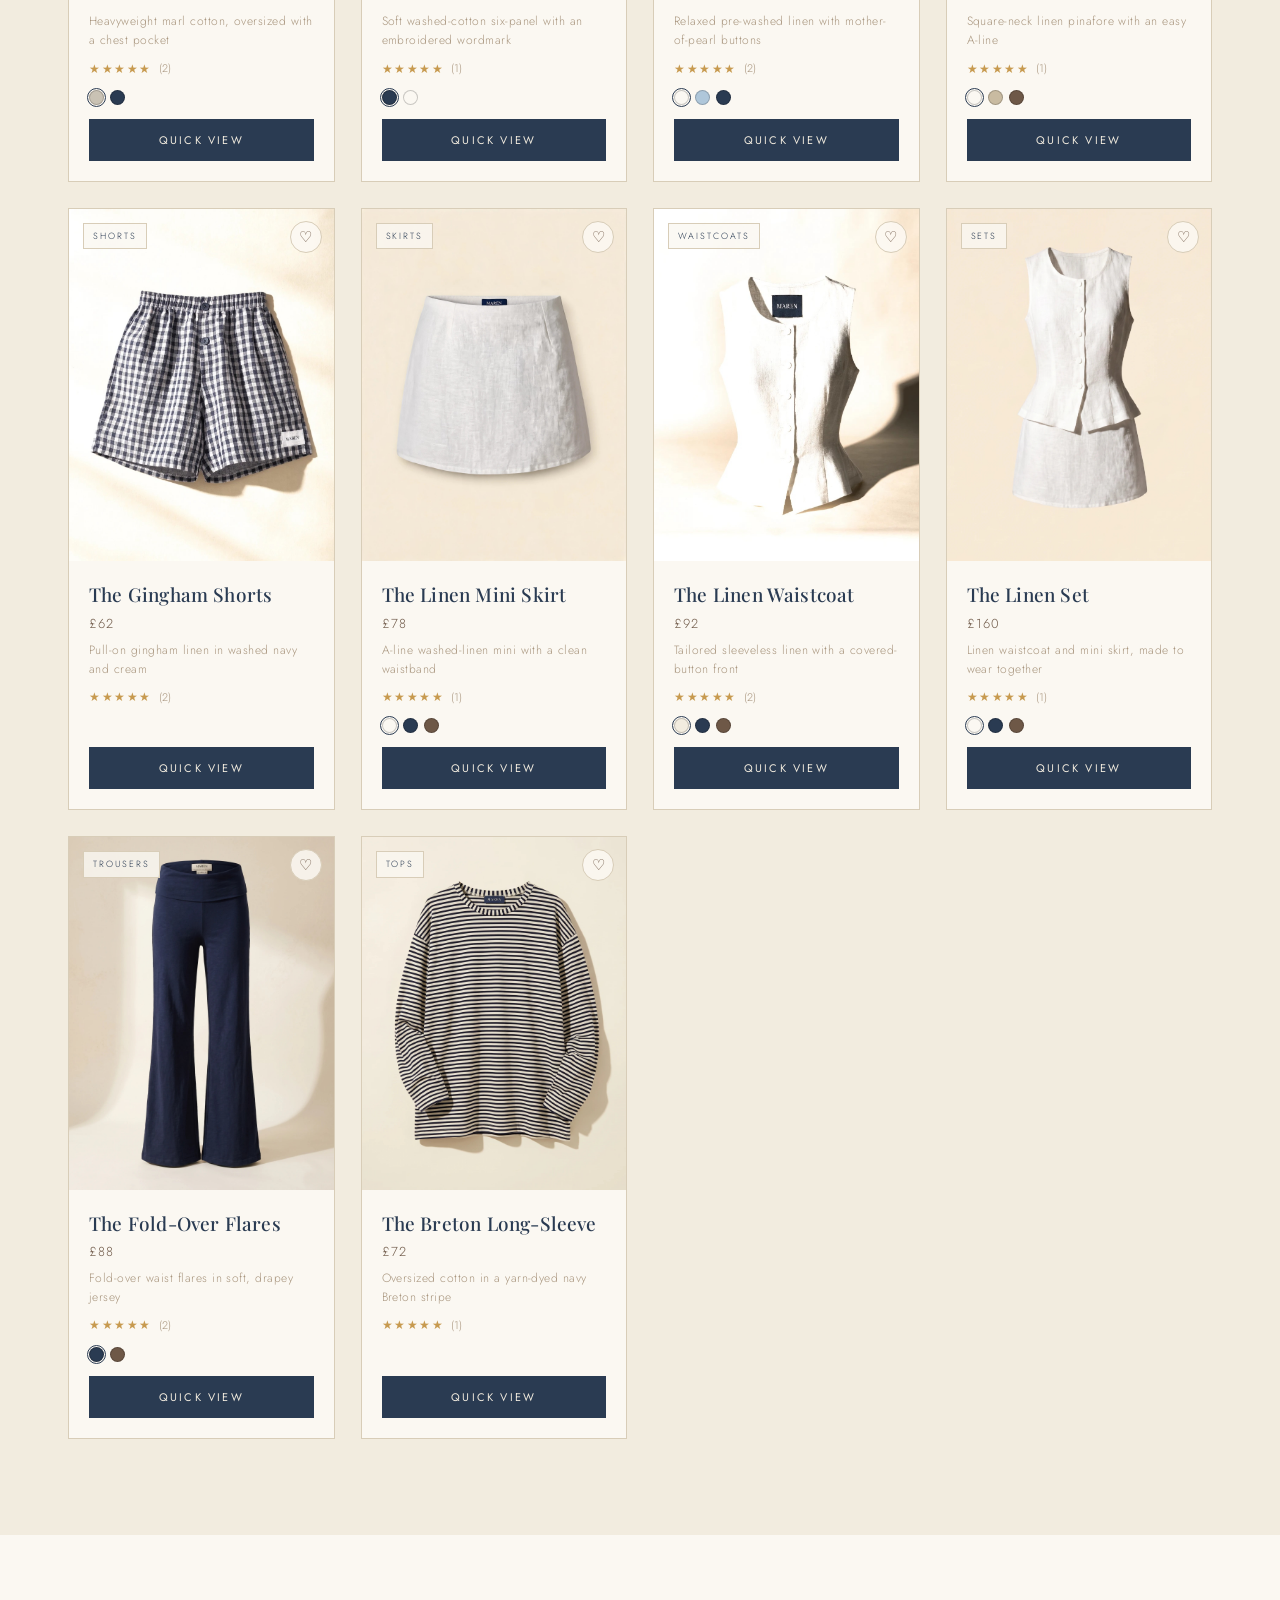
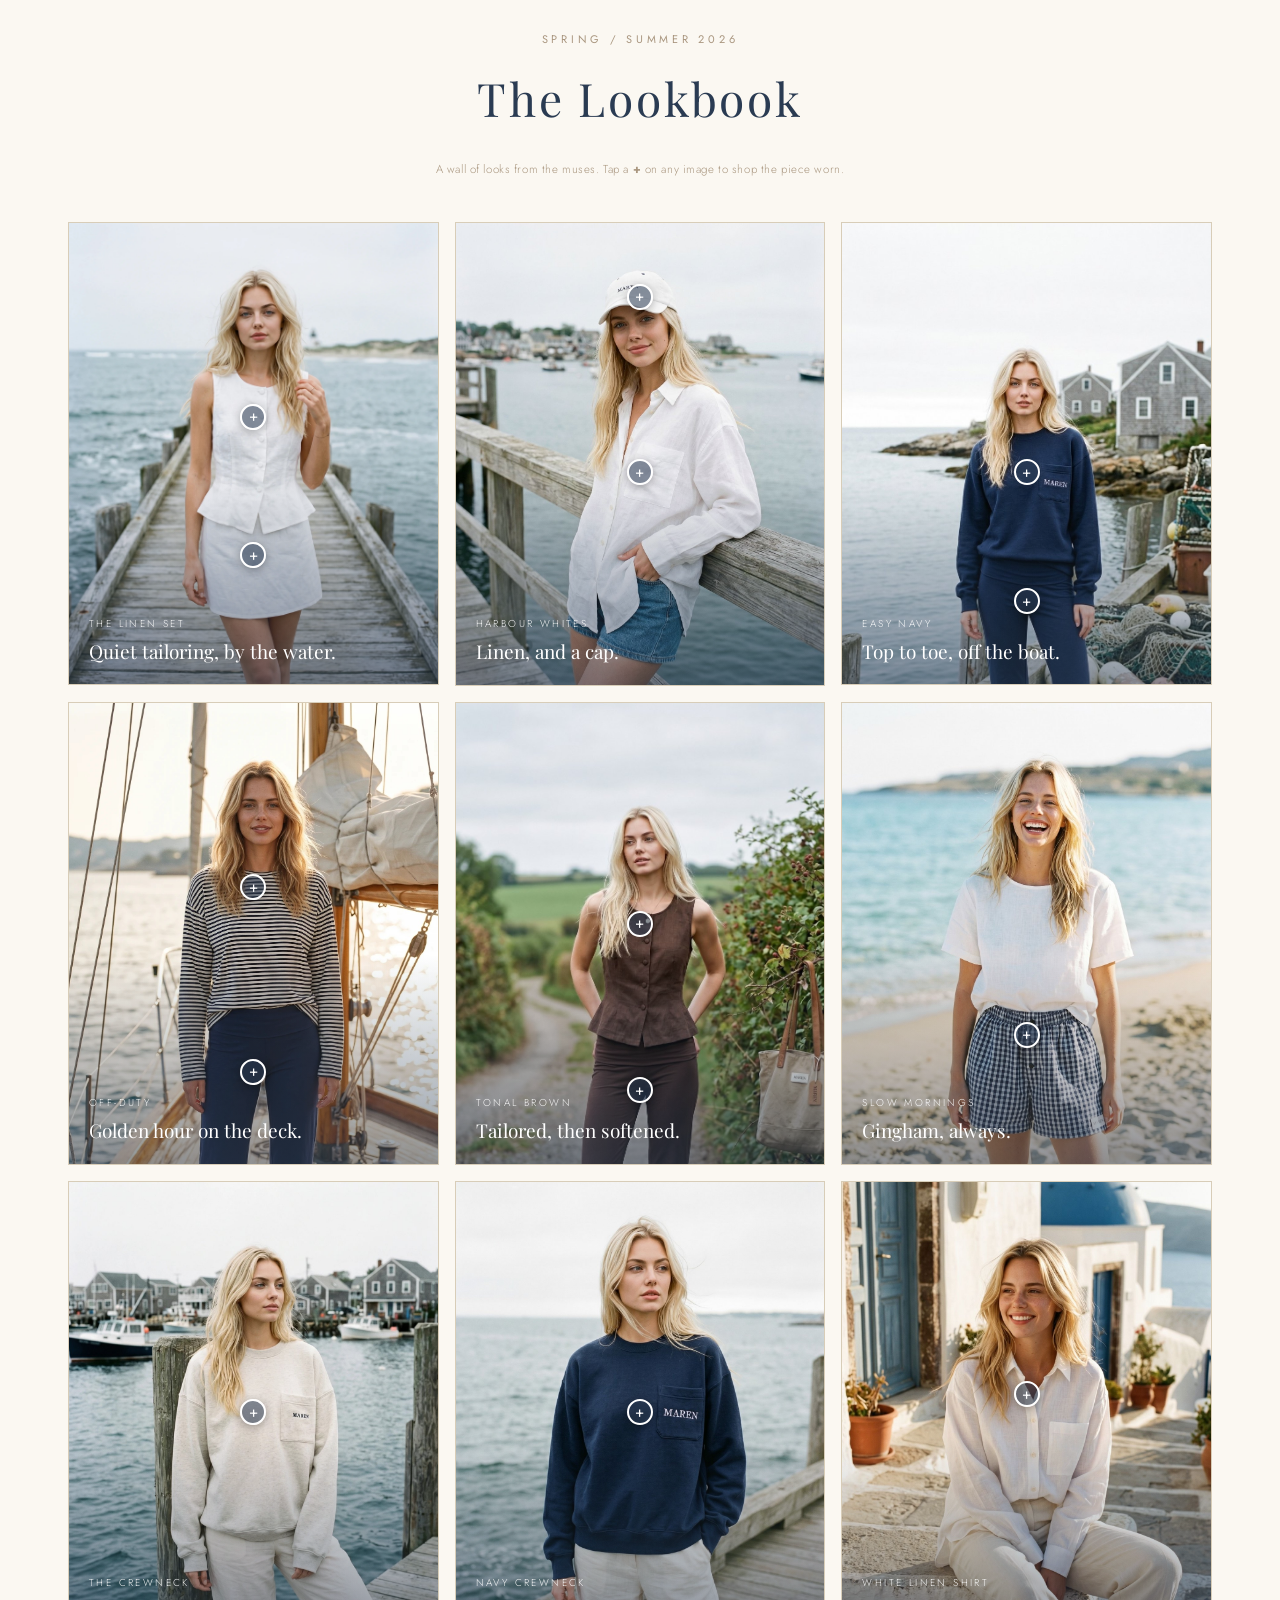
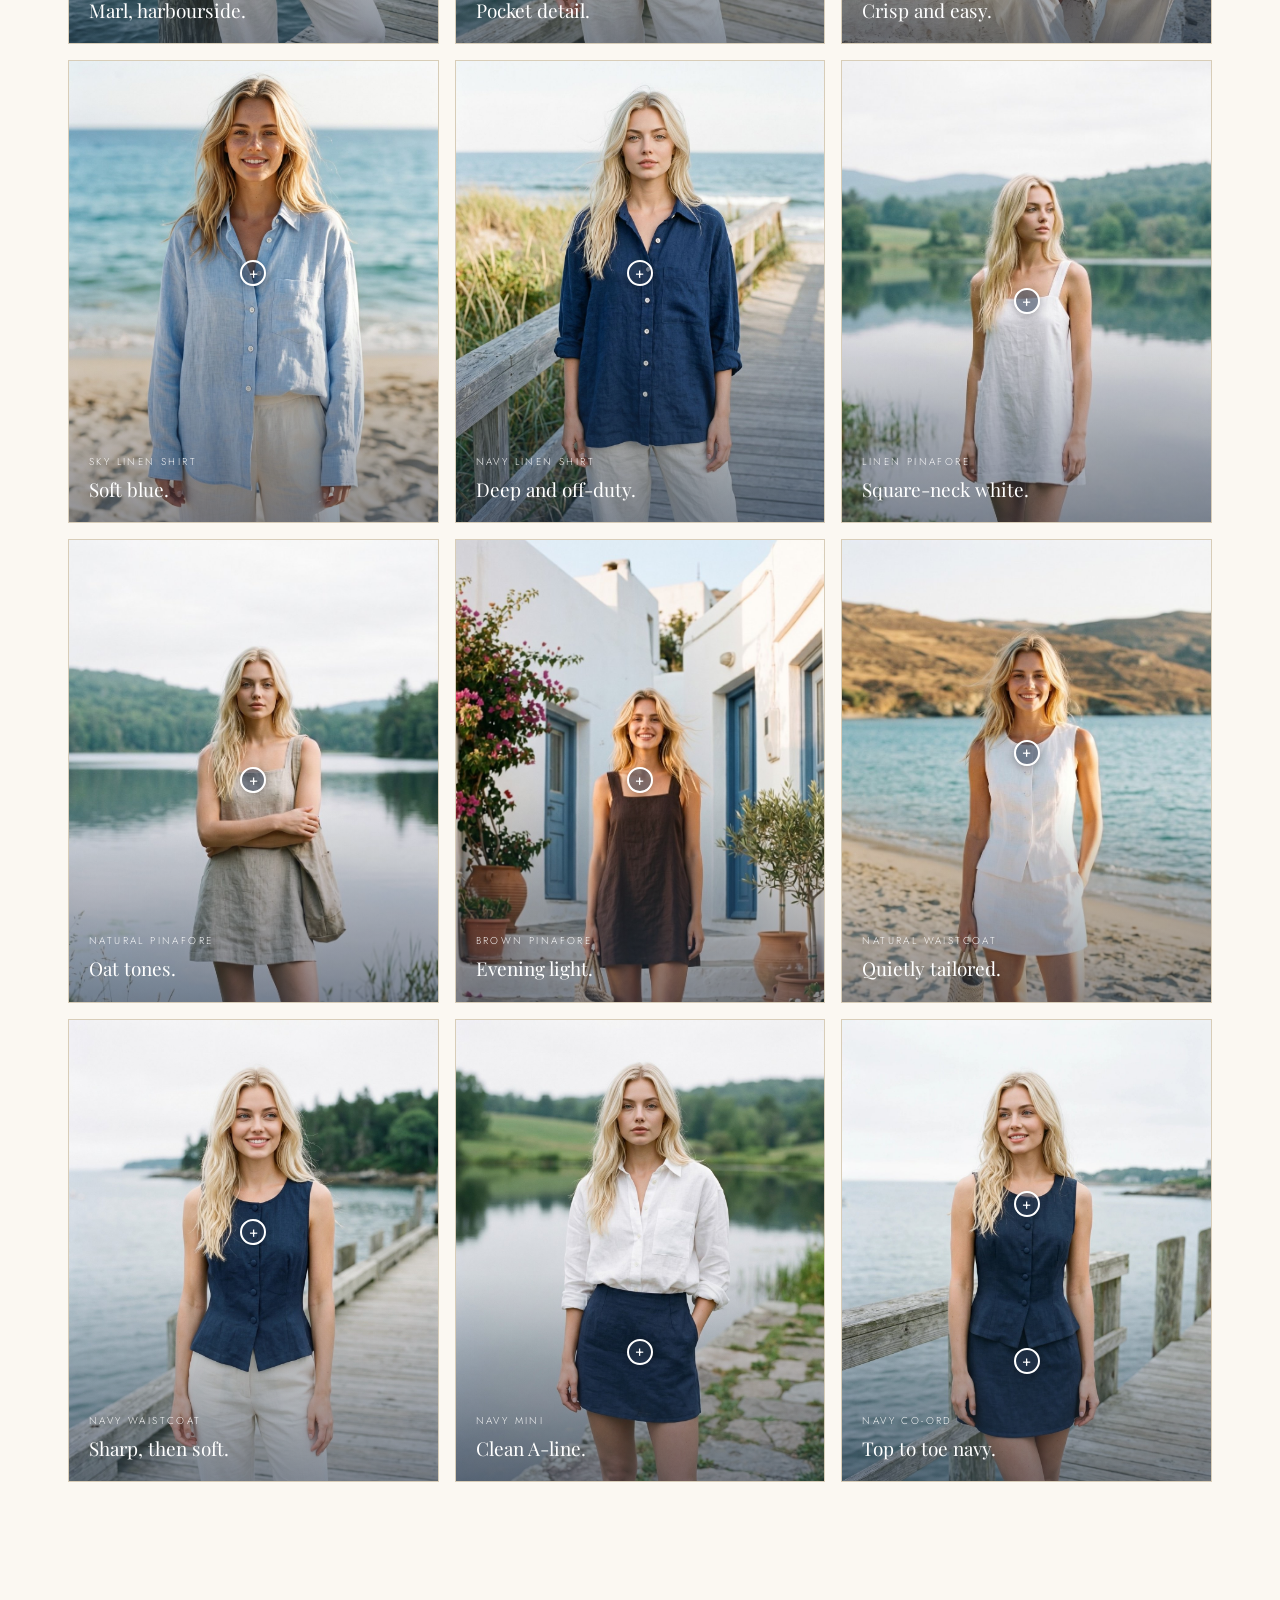
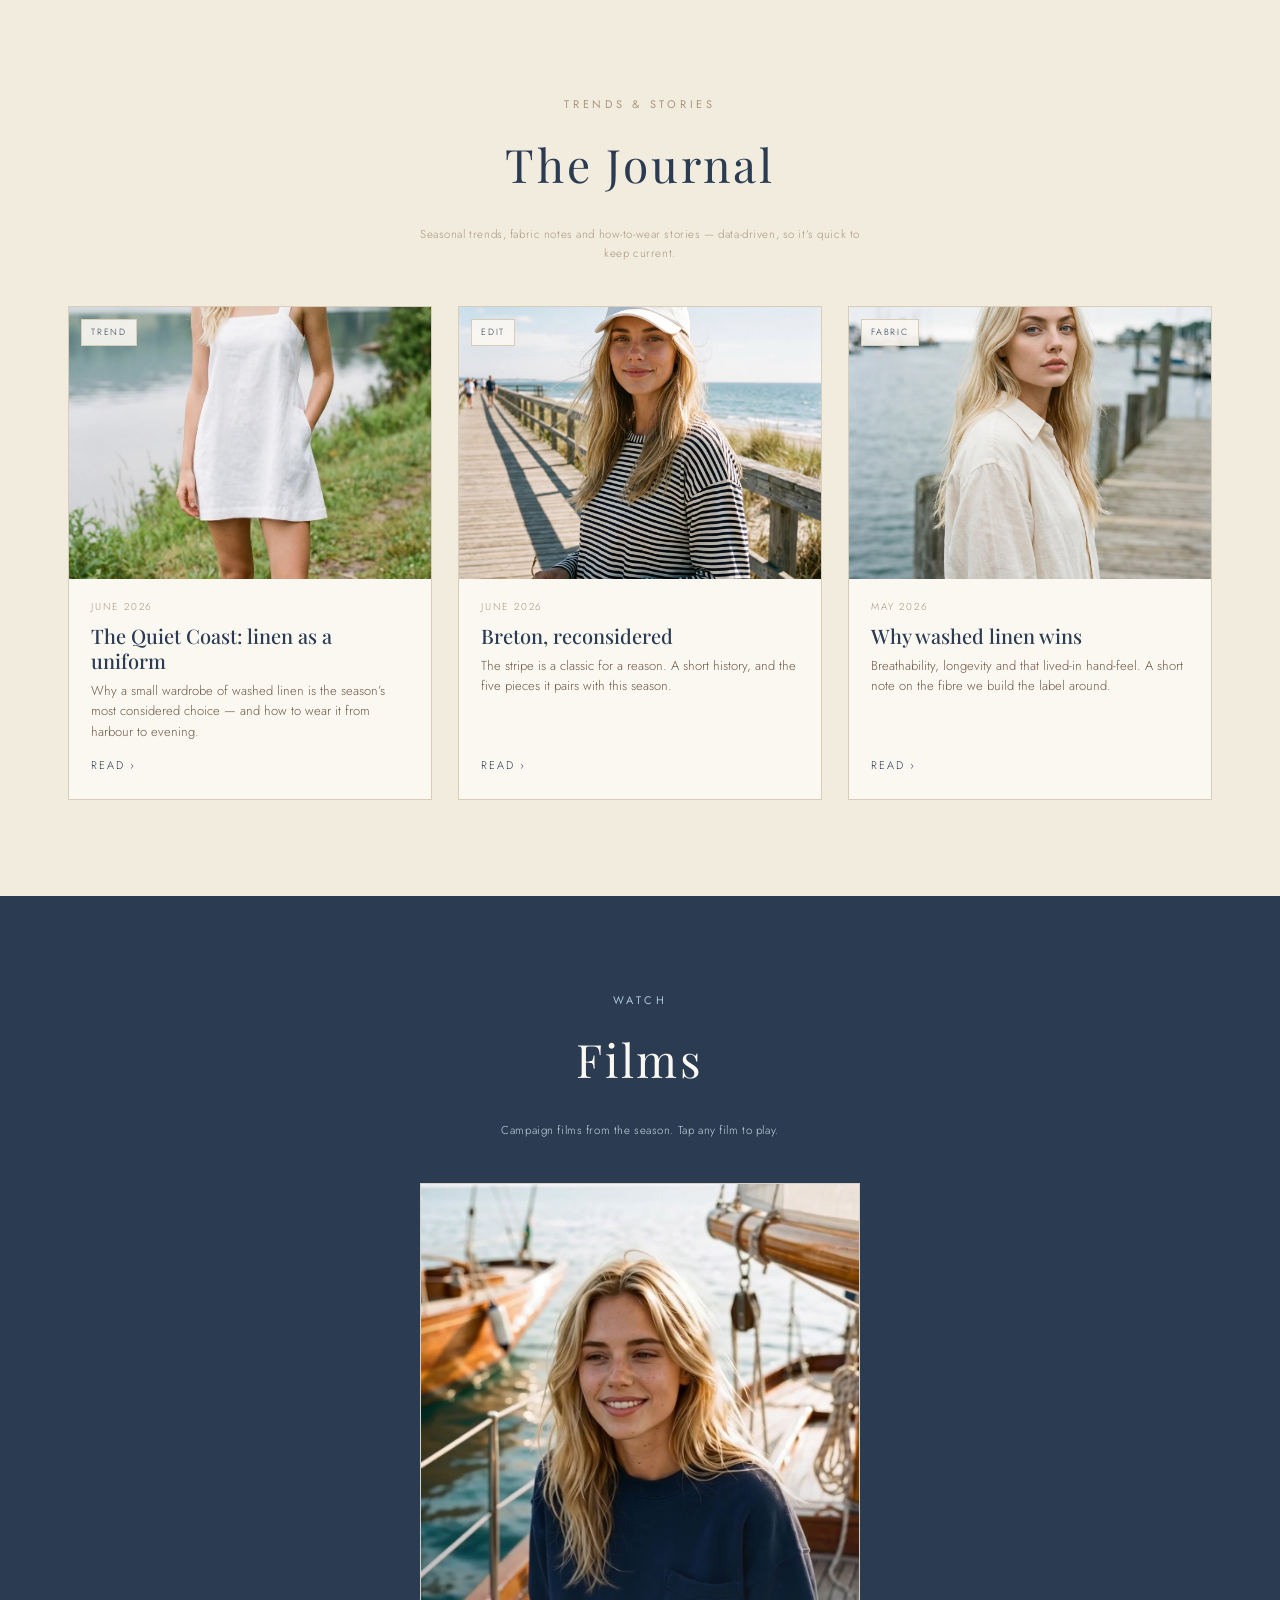
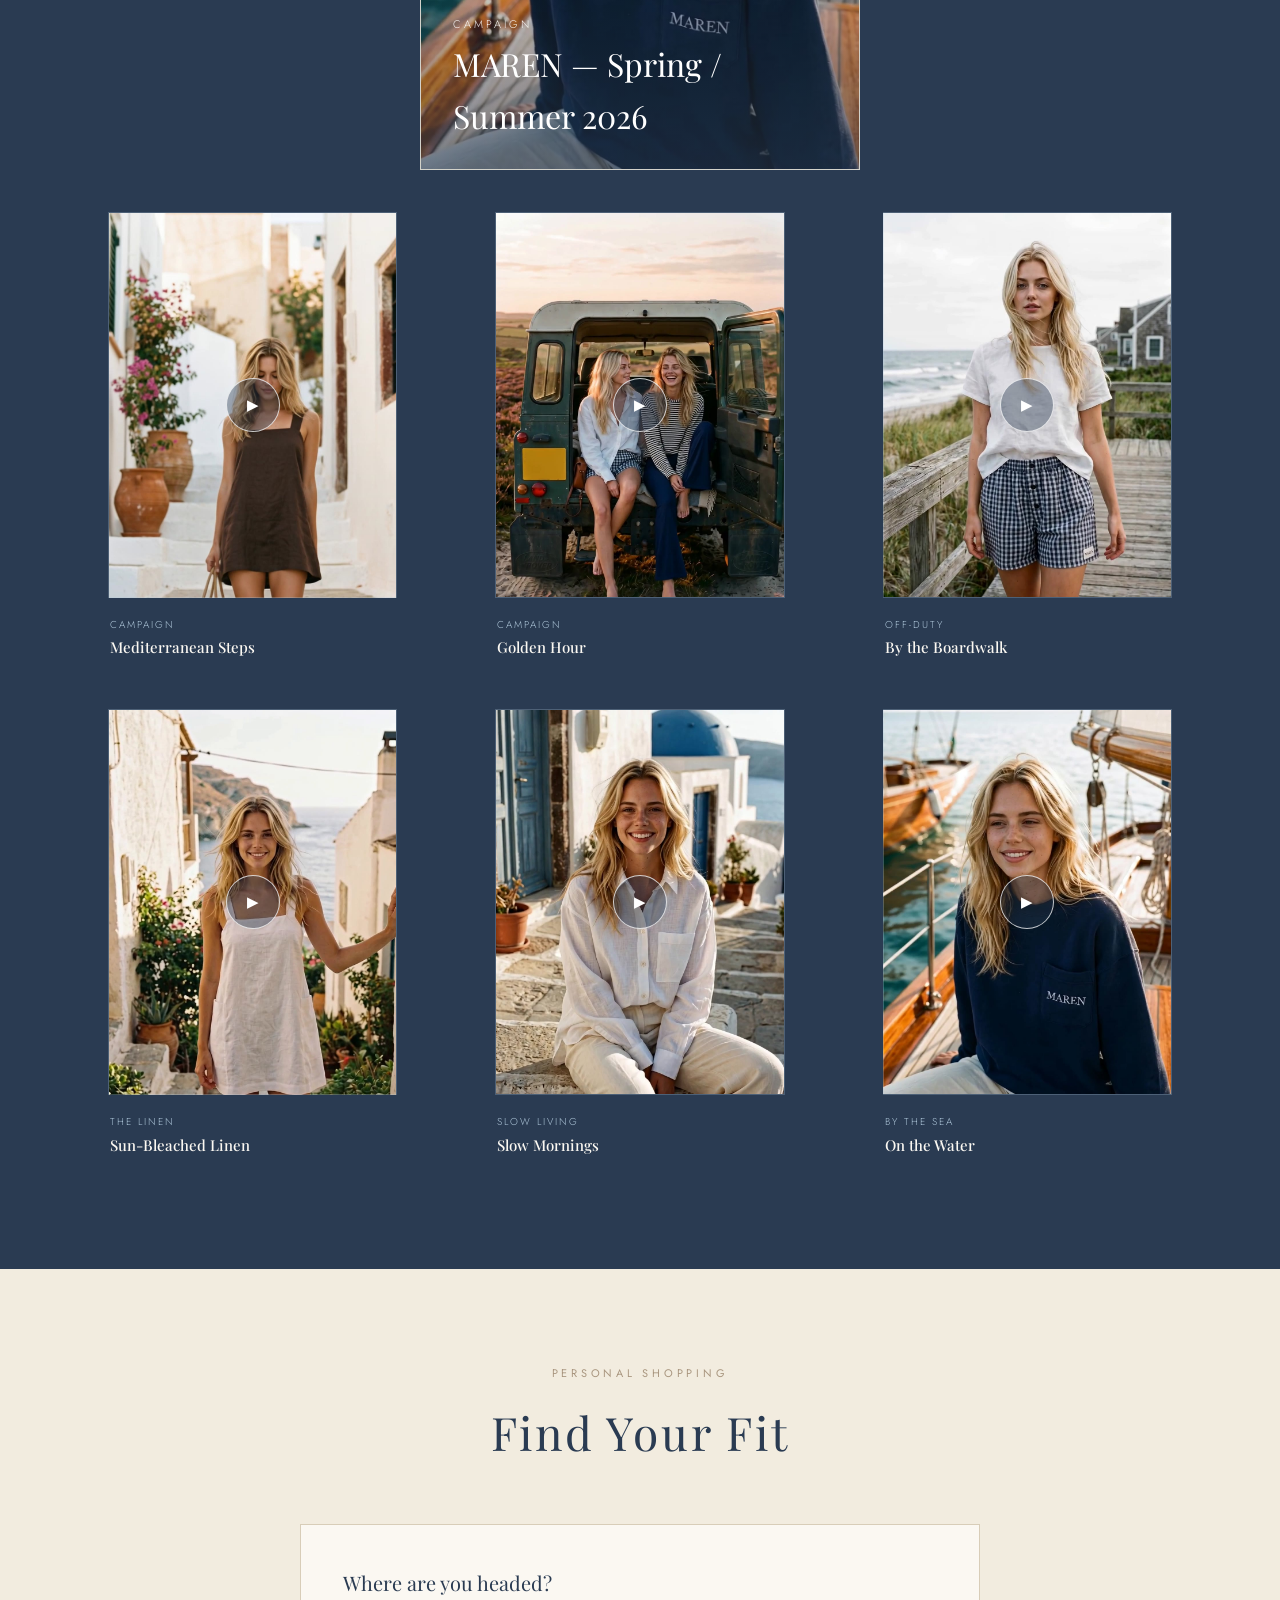
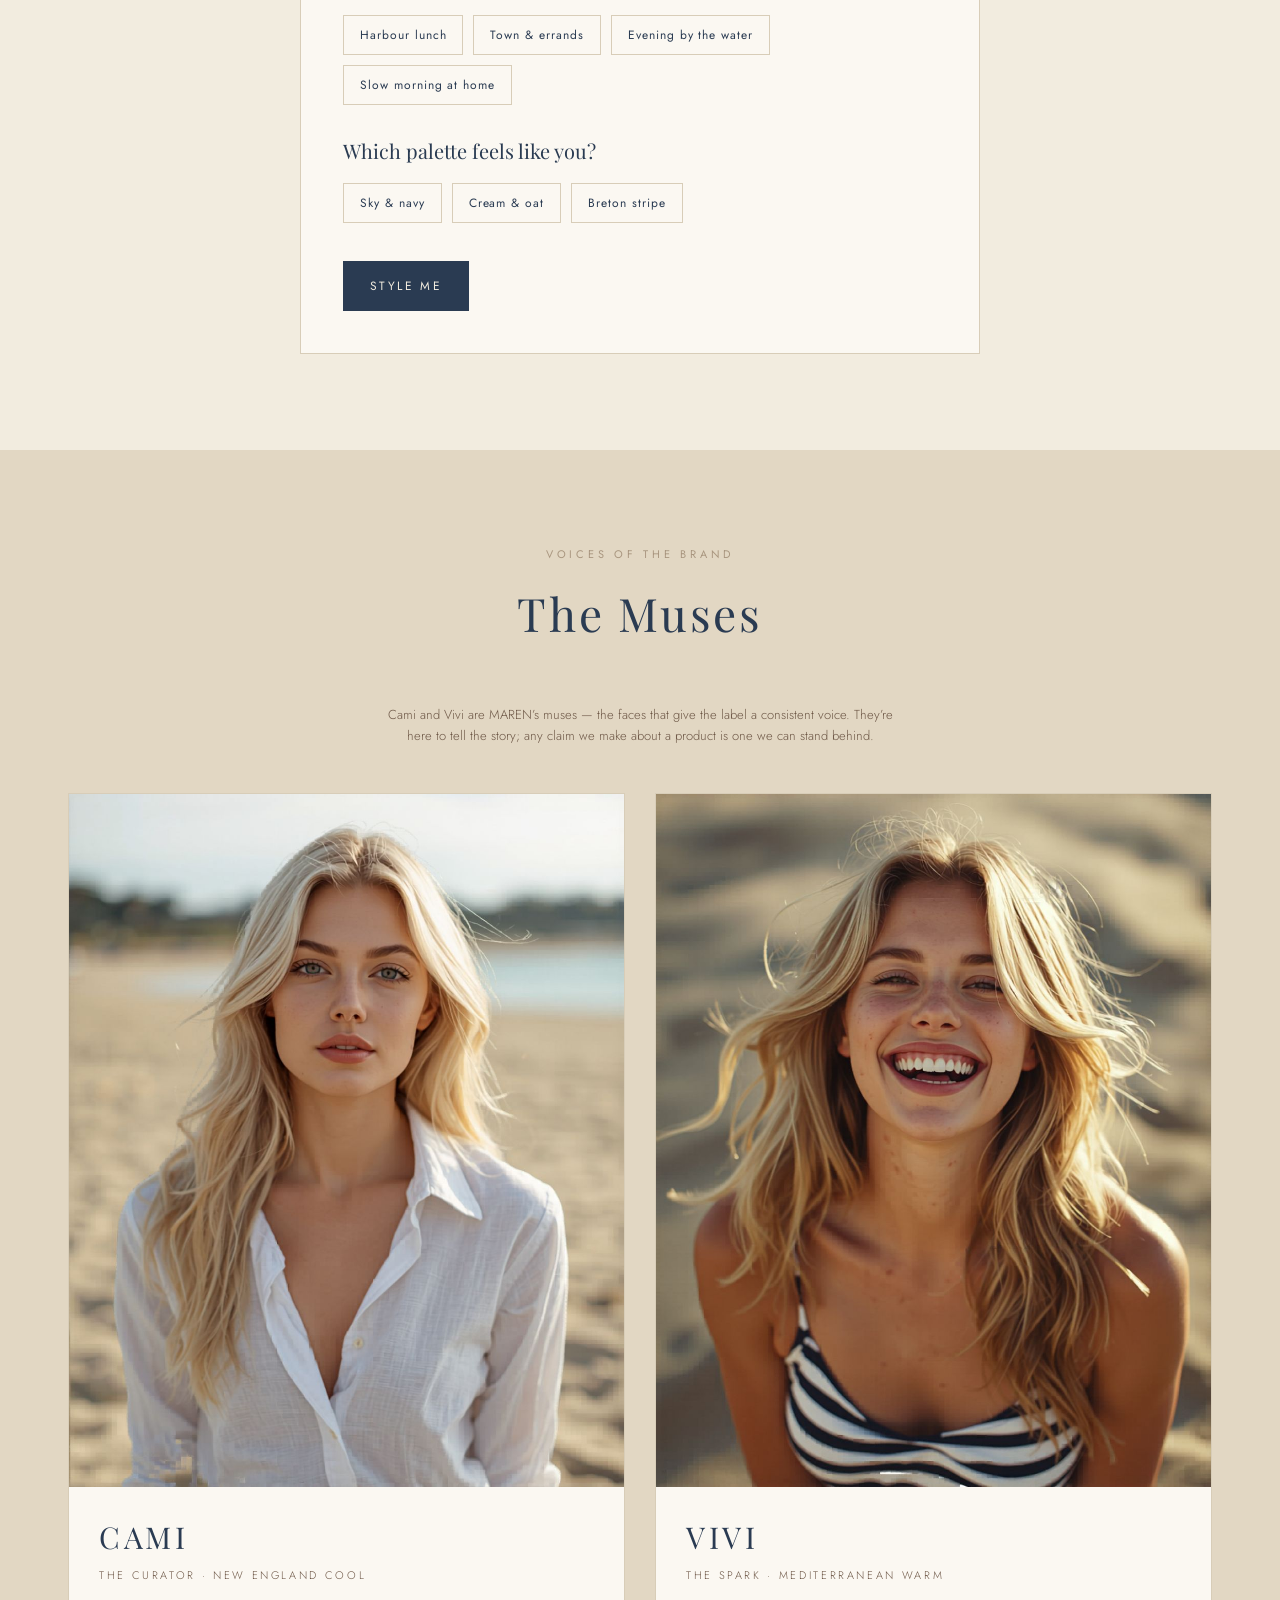
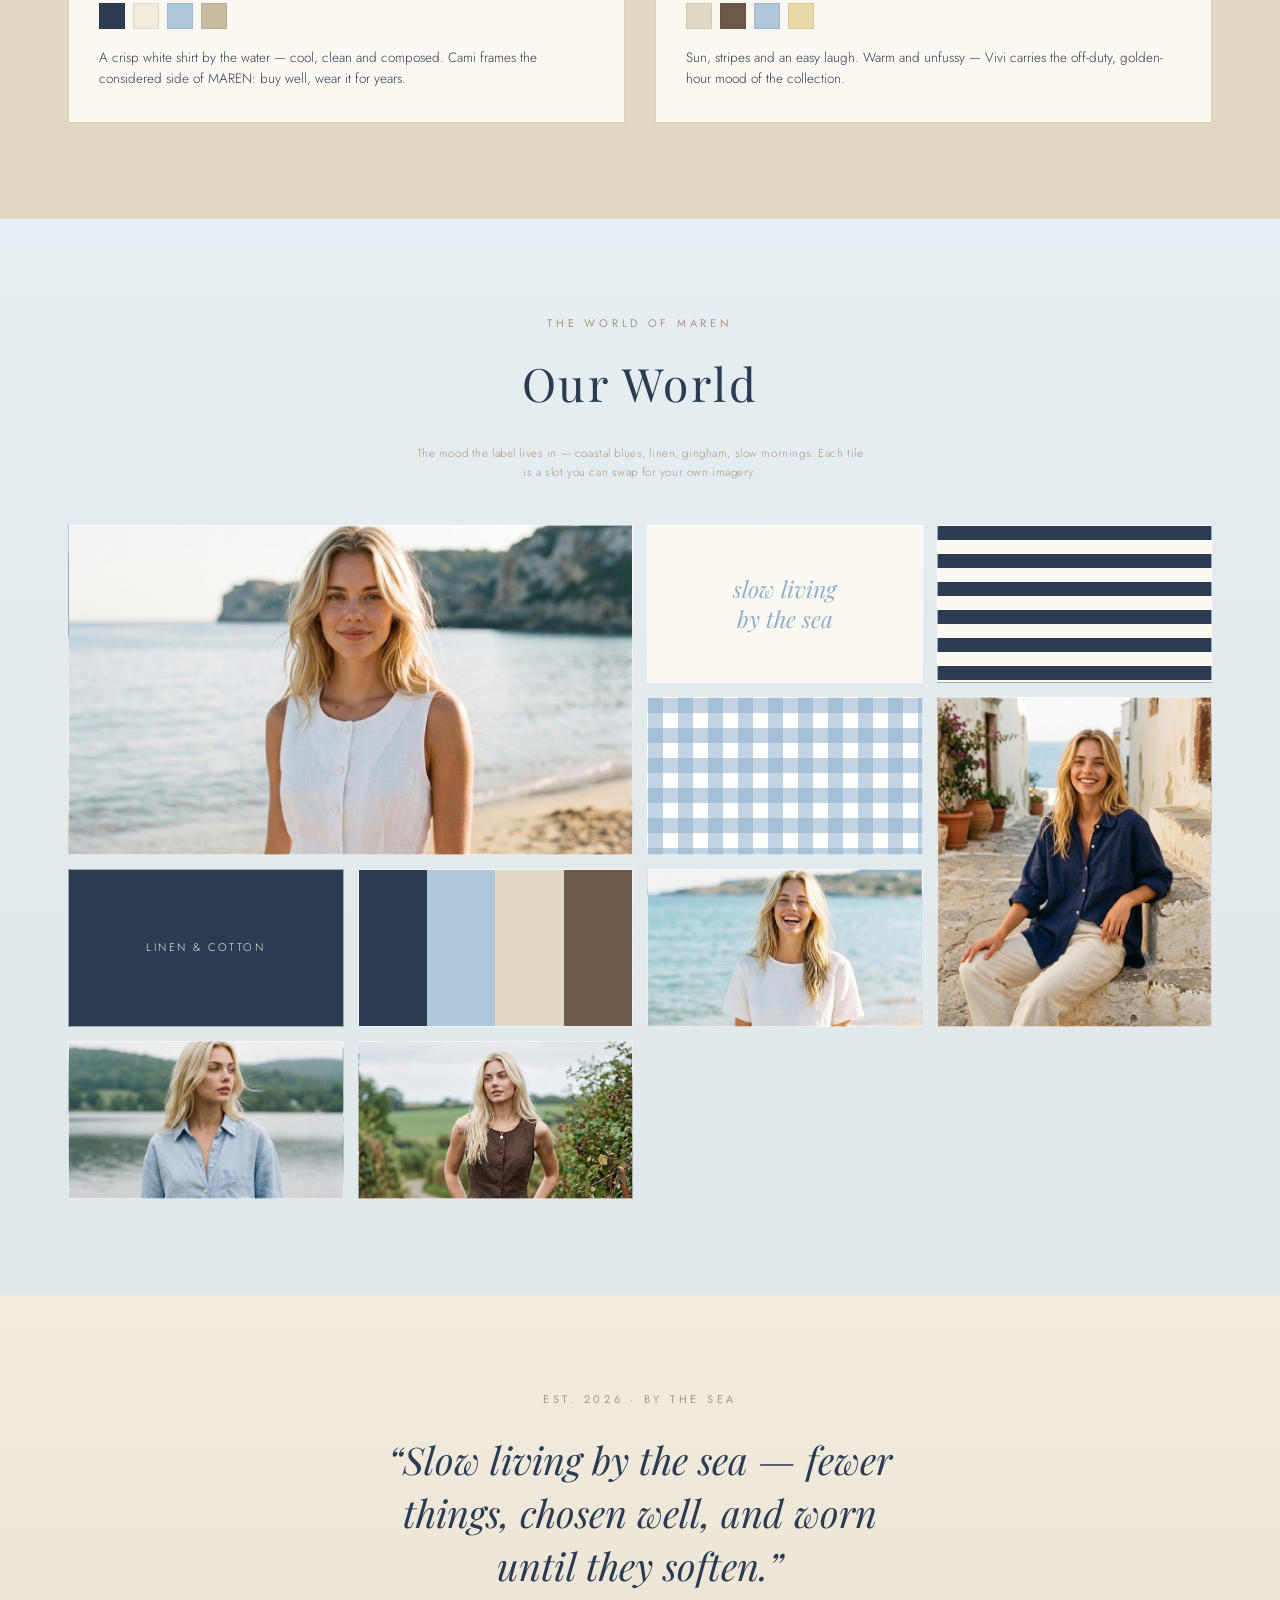
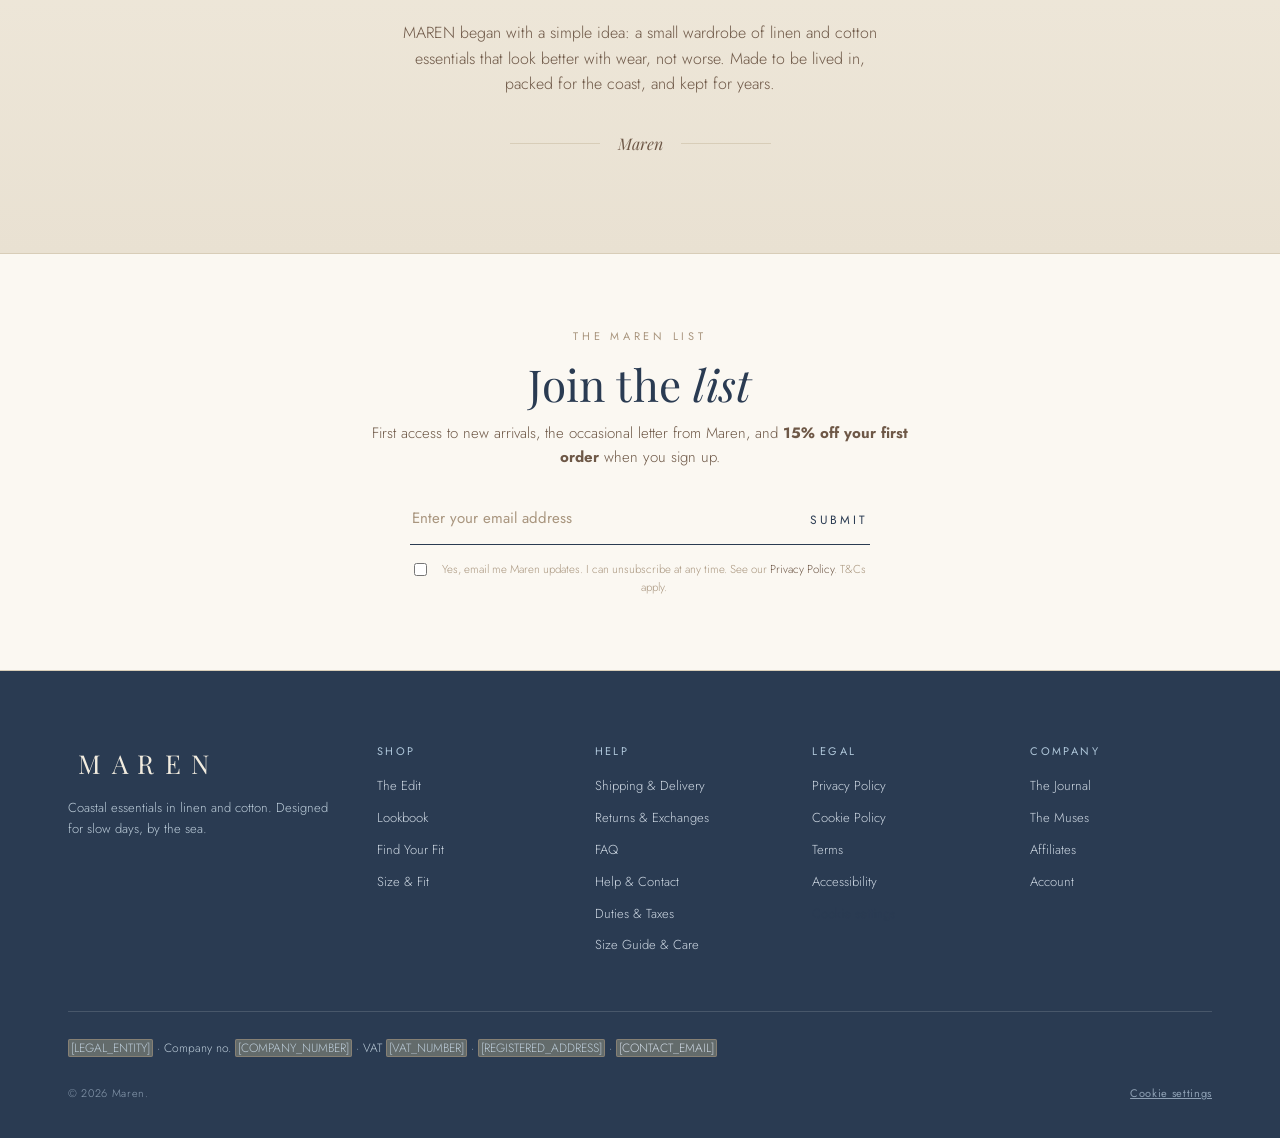
==== commit 38680a06: "Remove the 'Film slot' badges from the videos" ====
--- a/index.html
+++ b/index.html
@@ -8,8 +8,8 @@
 <link rel="preconnect" href="https://fonts.googleapis.com">
 <link rel="preconnect" href="https://fonts.gstatic.com" crossorigin>
 <link href="https://fonts.googleapis.com/css2?family=Playfair+Display:ital,wght@0,400;0,500;0,600;1,400;1,500&family=Jost:wght@300;400;500&display=swap" rel="stylesheet">
-<link rel="stylesheet" href="assets/css/styles.css?v=20260616f">
-<link rel="stylesheet" href="assets/css/pages.css?v=20260616f">
+<link rel="stylesheet" href="assets/css/styles.css?v=20260616h">
+<link rel="stylesheet" href="assets/css/pages.css?v=20260616h">
 </head>
 <body>
 
@@ -93,7 +93,6 @@
     <div class="sec-head"><div class="eyebrow">Watch</div><h2>Films</h2></div>
     <p class="intro-line">Campaign films from the season. Tap any film to play.</p>
     <div class="film-hero">
-      <span class="vslot-badge">Campaign</span>
       <video data-autoplay muted loop playsinline poster="assets/video/hero.jpg"><source src="assets/video/hero.mp4" type="video/mp4"></video>
       <div class="cap"><div class="k">Campaign</div><div class="t">MAREN — Spring / Summer 2026</div></div>
     </div>
@@ -314,8 +313,8 @@
 
 <div class="toast" id="toast"></div>
 
-<script src="assets/js/app.js?v=20260616f"></script>
-<script src="assets/js/site-config.js?v=20260616f"></script>
-<script src="assets/js/maren-consent.js?v=20260616f"></script>
+<script src="assets/js/app.js?v=20260616h"></script>
+<script src="assets/js/site-config.js?v=20260616h"></script>
+<script src="assets/js/maren-consent.js?v=20260616h"></script>
 </body>
 </html>
